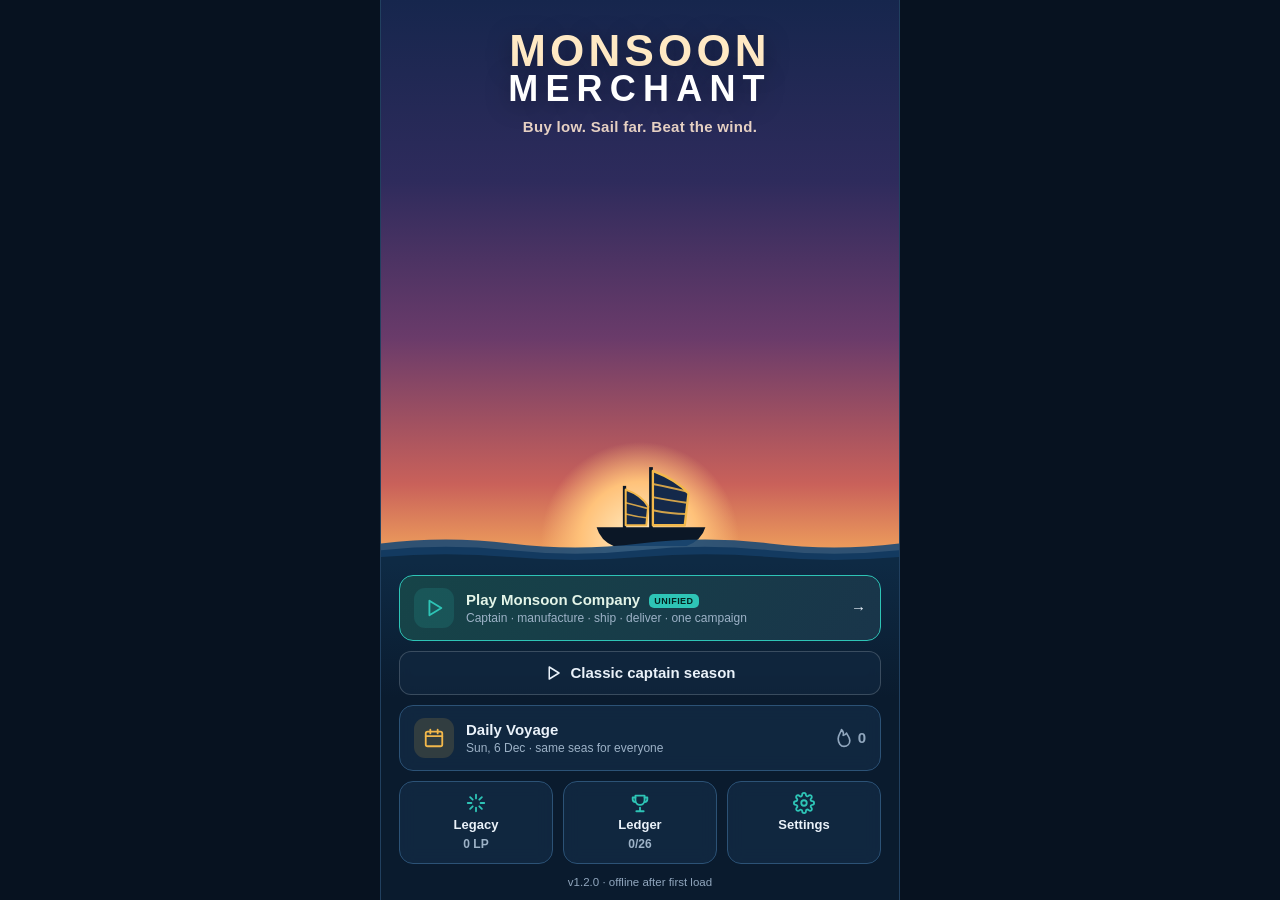
==== index.html @ ad0fbba4 "feat: unify captain manufacturing and logistics with browser acceptance coverage" ====
<!doctype html>
<html lang="en">
<head>
<meta charset="utf-8">
<meta name="viewport" content="width=device-width, initial-scale=1, viewport-fit=cover">
<title>Monsoon Merchant</title>
<meta name="description" content="Build a trading company across Asia and beyond. Captain your ship alongside parallel sea, air and rail shipments, warehouses and manufacturing in one campaign. Plays offline.">
<link rel="canonical" href="https://noturboss.github.io/monsoon-merchant/">
<script type="application/ld+json">
{
  "@context": "https://schema.org",
  "@type": ["VideoGame", "WebApplication"],
  "@id": "https://noturboss.github.io/monsoon-merchant/#game",
  "name": "Monsoon Merchant",
  "url": "https://noturboss.github.io/monsoon-merchant/",
  "description": "A single-player trading and supply-chain strategy game. Captain your ship while running parallel sea, air and rail shipments, regional warehouses and manufacturing in one shared 60-day campaign. Classic captain challenges are also preserved. Installable for offline play after the first visit.",
  "image": "https://noturboss.github.io/monsoon-merchant/icon-512.png",
  "applicationCategory": "GameApplication",
  "operatingSystem": "Any operating system with a modern web browser",
  "browserRequirements": "Requires JavaScript. An initial internet connection is required for offline installation.",
  "gamePlatform": "Web browser",
  "genre": ["Strategy", "Trading simulation"],
  "playMode": "https://schema.org/SinglePlayer",
  "inLanguage": "en",
  "isAccessibleForFree": true,
  "offers": {
    "@type": "Offer",
    "price": "0",
    "priceCurrency": "MYR",
    "url": "https://noturboss.github.io/monsoon-merchant/"
  }
}
</script>
<meta name="theme-color" content="#0B1A2C">
<meta name="color-scheme" content="dark">
<meta name="mobile-web-app-capable" content="yes">
<meta name="apple-mobile-web-app-capable" content="yes">
<meta name="apple-mobile-web-app-status-bar-style" content="black-translucent">
<meta name="apple-mobile-web-app-title" content="Monsoon">
<meta name="format-detection" content="telephone=no">
<link rel="manifest" href="manifest.webmanifest">
<link rel="icon" type="image/png" sizes="192x192" href="icon-192.png">
<link rel="apple-touch-icon" href="apple-touch-icon.png">
<link rel="stylesheet" href="style.css">
<link rel="stylesheet" href="company.css">
</head>
<body>
<div id="app"><div id="screen" tabindex="-1"></div><div id="overlay"></div><div id="toasts" role="status" aria-live="polite" aria-relevant="additions text"></div></div>
<noscript><p style="padding:24px;color:#fff">Monsoon Merchant needs JavaScript.</p></noscript>
<script src="engine.js"></script>
<script src="map.js"></script>
<script src="logistics.js"></script>
<script src="company-world.js"></script>
<script src="network-ui.js"></script>
<script src="ui.js"></script>
</body>
</html>
---- style.css ----
/* Monsoon Merchant — styles */
:root {
  --bg0: #071220; --bg1: #0B1A2C; --bg2: #10243A;
  --card: #132B44; --card2: #18355A; --line: #21405F; --line2: #2C5276;
  --text: #EAF2FA; --muted: #9DB2C7; --dim: #91A7BE;
  --teal: #2EC4B6; --teal2: #1A9E92; --gold: #F2B84B; --green: #4FD69C; --red: #FF6B6B; --amber: #FFB347; --sky: #6FB6FF; --violet: #B794F6;
  --r: 14px; --r-sm: 10px;
  --safe-t: env(safe-area-inset-top, 0px); --safe-b: env(safe-area-inset-bottom, 0px);
  --font: -apple-system, BlinkMacSystemFont, "Segoe UI", Roboto, "Helvetica Neue", Arial, sans-serif;
  color-scheme: dark;
}
* { box-sizing: border-box; }
html, body { margin: 0; height: 100%; background: var(--bg0); color: var(--text); font-family: var(--font); font-size: 15px; line-height: 1.4; -webkit-text-size-adjust: 100%; }
body { overscroll-behavior: none; -webkit-tap-highlight-color: transparent; -webkit-user-select: none; user-select: none; -webkit-touch-callout: none; }
button { font: inherit; color: inherit; background: none; border: 0; padding: 0; cursor: pointer; touch-action: manipulation; text-align: inherit; }
button:disabled { cursor: default; }
button:focus-visible, input:focus-visible, select:focus-visible, textarea:focus-visible, [tabindex]:focus-visible { outline: 3px solid var(--gold); outline-offset: 3px; }
svg { display: block; }
b, strong { font-weight: 700; }
h1, h2, h3, h4, p { margin: 0; }
ul { list-style: none; margin: 0; padding: 0; }
small { font-size: 12px; }
textarea { font: inherit; font-size: 16px; }
.num, b, .g-px, .facts dd { font-variant-numeric: tabular-nums; }
.pos { color: var(--green); } .neg { color: var(--red); } .warn { color: var(--amber); } .dim { color: var(--dim); }

#app { position: relative; max-width: 520px; height: 100vh; height: 100dvh; margin: 0 auto; overflow: hidden; background: radial-gradient(120% 70% at 50% 0%, #10294A 0%, var(--bg1) 55%, var(--bg0) 100%); }
@media (min-width: 560px) { #app { border-left: 1px solid var(--line); border-right: 1px solid var(--line); } }
#screen { height: 100%; }
.screen { display: flex; flex-direction: column; height: 100%; animation: fadeIn .25s ease; }
.scroll { flex: 1; min-height: 0; overflow-y: auto; overflow-x: hidden; -webkit-overflow-scrolling: touch; padding: 12px 16px 24px; }
@keyframes fadeIn { from { opacity: 0; transform: translateY(6px); } to { opacity: 1; transform: none; } }

/* ---------- Buttons ---------- */
.btn { display: inline-flex; align-items: center; justify-content: center; gap: 8px; min-height: 44px; padding: 10px 16px; border-radius: 12px; background: var(--card2); border: 1px solid var(--line2); font-weight: 650; color: var(--text); transition: transform .08s ease, background .15s ease, opacity .15s; }
.btn svg { width: 18px; height: 18px; flex: none; }
.btn:active:not(:disabled) { transform: scale(.97); }
.btn.primary { background: linear-gradient(180deg, #37D3C4, var(--teal2)); border-color: transparent; color: #04211E; box-shadow: 0 6px 18px rgba(46,196,182,.25); }
.btn.ghost { background: transparent; }
.btn.big { width: 100%; min-height: 54px; font-size: 17px; border-radius: 14px; }
.btn.sm { min-height: 38px; padding: 8px 12px; font-size: 14px; border-radius: 10px; }
.btn.xs { min-height: 34px; padding: 6px 10px; font-size: 13px; border-radius: 9px; }
.btn.danger { color: var(--red); border-color: rgba(255,107,107,.35); }
.btn.danger-fill { background: var(--red); color: #2A0606; border-color: transparent; }
.btn.on { border-color: var(--teal); color: var(--teal); }
.btn:disabled { opacity: .38; box-shadow: none; }
.icon-btn { width: 44px; height: 44px; display: grid; place-items: center; border-radius: 12px; color: var(--muted); }
.icon-btn svg { width: 22px; height: 22px; }
.icon-btn:active { background: var(--card); }
.row-actions { display: flex; gap: 10px; flex-wrap: wrap; margin-top: 12px; }
.row-actions .btn { flex: 1; }
.cta { padding: 12px 16px calc(12px + var(--safe-b)); border-top: 1px solid var(--line); background: rgba(7,18,32,.85); backdrop-filter: blur(10px); -webkit-backdrop-filter: blur(10px); }
.cta.stack { display: flex; flex-direction: column; gap: 10px; }
.cta.stack .cta-row { margin-top: 0; }
.cta-row { display: grid; grid-template-columns: 1fr 1fr; gap: 10px; margin-top: 16px; }

/* ---------- Top bar ---------- */
.topbar { display: flex; align-items: center; gap: 4px; padding: calc(6px + var(--safe-t)) 8px 6px; border-bottom: 1px solid var(--line); background: rgba(7,18,32,.6); }
.topbar h2 { flex: 1; font-size: 18px; }
.topbar-right { min-width: 44px; }
.sec { font-size: 13px; text-transform: uppercase; letter-spacing: .08em; color: var(--muted); margin: 20px 2px 10px; font-weight: 700; display: flex; align-items: baseline; gap: 8px; }
.sec small { text-transform: none; letter-spacing: 0; font-weight: 500; color: var(--dim); font-size: 12px; }
section:first-child > .sec { margin-top: 6px; }
.sub { font-size: 14px; margin: 16px 0 8px; display: flex; align-items: center; gap: 8px; color: var(--muted); }
.sub small { color: var(--dim); font-weight: 500; }
.small { font-size: 12.5px; }
.empty { color: var(--dim); padding: 14px; text-align: center; background: rgba(19,43,68,.5); border-radius: var(--r-sm); }
.center-note { text-align: center; color: var(--muted); font-size: 13px; margin: 10px 0; }
.foot-note { color: var(--dim); font-size: 12px; text-align: center; margin: 10px 0 0; }

/* ---------- Title ---------- */
.title-screen { position: relative; overflow-y: auto; background: #0A1B2E; }
.title-sky { flex: 1 0 230px; display: flex; flex-direction: column; background: linear-gradient(180deg, #16264D 0%, #2E2B5C 32%, #6A3B6A 60%, #C9615A 86%, #F4A85C 100%); }
.logo { position: relative; text-align: center; padding: calc(30px + var(--safe-t)) 18px 0; }
.logo h1 { display: flex; flex-direction: column; font-weight: 900; letter-spacing: .14em; line-height: .95; text-transform: uppercase; text-shadow: 0 4px 24px rgba(0,0,0,.35); }
.logo h1 span:first-child { font-size: 44px; color: #FFE9C4; }
.logo h1 span:last-child { font-size: 36px; color: #fff; letter-spacing: .2em; }
.logo p { margin-top: 10px; color: #FBE3CF; font-weight: 600; letter-spacing: .02em; opacity: .9; }
.title-scene { position: relative; flex: 1; min-height: 118px; overflow: hidden; }
.title-scene .sun { position: absolute; left: 50%; bottom: -78px; width: 200px; height: 200px; margin-left: -100px; border-radius: 50%; background: radial-gradient(circle, #FFF0C9 0%, #FFC27A 42%, rgba(255,150,90,0) 70%); }
.title-scene .title-ship { position: absolute; width: 150px; left: 50%; bottom: 6px; margin-left: -64px; transform-origin: 50% 90%; animation: sail 7s ease-in-out infinite; }
@keyframes sail { 0%, 100% { transform: translate(0, 0) rotate(-1.5deg); } 50% { transform: translate(-12px, 2px) rotate(1.5deg); } }
.title-scene .waves { position: absolute; left: 0; right: 0; bottom: -2px; width: 100%; height: 34px; }
.waves path { animation: bob 6s ease-in-out infinite; }
.waves .w1 { fill: #1B4A75; opacity: .9; }
.waves .w2 { fill: #133A60; animation-duration: 7.5s; animation-delay: -2s; }
.waves .w3 { fill: #0E2A44; animation-duration: 5s; animation-delay: -1s; }
@keyframes bob { 0%, 100% { transform: translateX(0); } 50% { transform: translateX(-24px); } }
.title-bottom { flex-shrink: 0; background: linear-gradient(180deg, #0E2A44, #0A1B2E 40%); padding: 12px 18px calc(10px + var(--safe-b)); }
.title-actions { position: relative; display: flex; flex-direction: column; gap: 10px; }
.title-actions .btn.cont { flex-direction: column; gap: 0; }
.title-actions .btn.cont small { font-weight: 600; opacity: .75; font-size: 12.5px; }
.title-actions .btn.ghost { background: rgba(10,27,46,.55); border-color: rgba(255,255,255,.18); backdrop-filter: blur(6px); -webkit-backdrop-filter: blur(6px); }
.daily-card { display: flex; align-items: center; gap: 12px; padding: 12px 14px; border-radius: 14px; background: rgba(19,43,68,.78); border: 1px solid var(--line2); backdrop-filter: blur(8px); -webkit-backdrop-filter: blur(8px); }
.daily-card:active { transform: scale(.98); }
.dc-l { width: 40px; height: 40px; border-radius: 11px; display: grid; place-items: center; background: rgba(242,184,75,.15); color: var(--gold); flex: none; }
.dc-l svg { width: 22px; height: 22px; }
.dc-m { flex: 1; min-width: 0; display: flex; flex-direction: column; }
.dc-m small { color: var(--muted); }
.dc-r { display: flex; align-items: center; gap: 4px; color: var(--dim); }
.dc-r svg { width: 20px; height: 20px; }
.dc-r.live { color: #FF8A4C; }
.title-row { display: grid; grid-template-columns: repeat(3, 1fr); gap: 10px; }
.tile { display: flex; flex-direction: column; align-items: center; gap: 2px; padding: 10px 6px; border-radius: 14px; background: rgba(19,43,68,.78); border: 1px solid var(--line2); backdrop-filter: blur(8px); -webkit-backdrop-filter: blur(8px); text-align: center; }
.tile svg { width: 22px; height: 22px; color: var(--teal); }
.tile span { font-size: 13px; font-weight: 650; }
.tile b { font-size: 12px; color: var(--muted); font-weight: 600; }
.tile:active { transform: scale(.97); }
.install, .install-hint, .update { display: flex; align-items: center; gap: 10px; padding: 10px 14px; border-radius: 12px; background: rgba(46,196,182,.14); border: 1px dashed rgba(46,196,182,.5); color: #BFF3EE; font-size: 13.5px; }
.install svg, .install-hint svg, .update svg { width: 20px; height: 20px; flex: none; }
.update { background: rgba(242,184,75,.16); border-color: rgba(242,184,75,.6); color: #FFE7B8; }
.version { position: relative; text-align: center; font-size: 11.5px; color: var(--dim); margin-top: 10px; }
.title-actions .btn.ghost { background: rgba(19,43,68,.6); }

/* ---------- Setup ---------- */
.captains { display: flex; flex-direction: column; gap: 10px; }
.capt { display: flex; gap: 12px; align-items: flex-start; padding: 12px; border-radius: var(--r); background: var(--card); border: 1.5px solid var(--line); }
.capt.on { border-color: var(--teal); background: linear-gradient(180deg, rgba(46,196,182,.12), rgba(46,196,182,.03)); }
.capt.locked { opacity: .6; }
.capt > div { flex: 1; min-width: 0; display: flex; flex-direction: column; gap: 2px; }
.capt small { color: var(--teal); font-weight: 650; }
.capt p { color: var(--muted); font-size: 13px; }
.lockline, .startline { display: flex; align-items: center; gap: 6px; font-size: 12px; color: var(--dim); margin-top: 4px; }
.lockline svg { width: 14px; height: 14px; }
.avatar { width: var(--s); height: var(--s); border-radius: 50%; flex: none; display: grid; place-items: center; background: radial-gradient(circle at 35% 30%, color-mix(in srgb, var(--c) 55%, #fff 0%), var(--c)); color: #08131F; box-shadow: inset 0 -3px 0 rgba(0,0,0,.18), 0 0 0 2px rgba(255,255,255,.08); }
.avatar b { font-size: calc(var(--s) * .36); font-weight: 850; letter-spacing: .02em; }
.levels { display: grid; grid-template-columns: repeat(6, 1fr); gap: 8px; }
.lvl { height: 44px; border-radius: 11px; background: var(--card); border: 1.5px solid var(--line); font-weight: 750; display: grid; place-items: center; }
.lvl svg { width: 16px; height: 16px; color: var(--dim); }
.lvl.on { border-color: var(--gold); color: var(--gold); background: rgba(242,184,75,.1); }
.lvl.locked { opacity: .5; }
.level-desc { margin-top: 12px; padding: 12px 14px; border-radius: var(--r-sm); background: rgba(19,43,68,.6); color: var(--muted); font-size: 13.5px; }
.level-desc ul { margin: 6px 0 8px; padding-left: 18px; list-style: disc; }
.level-desc b { color: var(--text); }
.setup-sum { display: grid; grid-template-columns: repeat(3, 1fr); gap: 8px; margin-top: 18px; }
.setup-sum div { padding: 10px; border-radius: var(--r-sm); background: var(--card); text-align: center; display: flex; flex-direction: column; }
.setup-sum small { color: var(--dim); }

/* ---------- HUD ---------- */
.hud { padding: calc(6px + var(--safe-t)) 12px 8px; background: linear-gradient(180deg, rgba(7,18,32,.96), rgba(11,26,44,.92)); border-bottom: 1px solid var(--line); position: relative; z-index: 2; }
.hud-r1 { display: flex; align-items: center; gap: 8px; height: 38px; }
.menu-btn { width: 34px; height: 34px; margin-left: -6px; display: grid; place-items: center; border-radius: 10px; color: var(--muted); flex: none; }
.menu-btn svg { width: 21px; height: 21px; }
.menu-btn:active { background: var(--card); }
.loc { flex: 1; min-width: 0; display: flex; align-items: center; gap: 7px; font-weight: 750; font-size: 16px; }
.loc > svg { display: none; }
.loc svg { width: 18px; height: 18px; color: var(--teal); flex: none; }
.loc span { white-space: nowrap; overflow: hidden; text-overflow: ellipsis; }
.chip.wind { display: flex; align-items: center; gap: 4px; padding: 4px 9px 4px 6px; border-radius: 999px; background: rgba(111,182,255,.12); color: var(--sky); font-size: 12.5px; white-space: nowrap; }
.chip.wind .arrow { width: 16px; height: 16px; display: grid; place-items: center; }
.chip.wind .arrow svg { width: 14px; height: 14px; }
.chip.wind.ne .arrow { transform: rotate(-135deg); }
.chip.wind.sw .arrow { transform: rotate(45deg); }
.chip.wind small { color: var(--muted); font-size: 11px; margin-left: 2px; }
.day { position: relative; padding: 5px 10px 7px; border-radius: 10px; background: var(--card); border: 1px solid var(--line); font-size: 13px; color: var(--muted); overflow: hidden; white-space: nowrap; }
.day b { color: var(--text); }
.day i { position: absolute; left: 0; bottom: 0; height: 3px; background: linear-gradient(90deg, var(--teal), var(--gold)); border-radius: 0 3px 3px 0; }
.hud-r2 { display: grid; grid-template-columns: 1.15fr .9fr 1.25fr; gap: 6px; margin-top: 6px; }
.stat { display: flex; align-items: center; gap: 7px; padding: 6px 8px; border-radius: 11px; background: rgba(19,43,68,.7); min-width: 0; }
.stat > svg { width: 18px; height: 18px; color: var(--dim); flex: none; }
.stat.cash > svg { color: var(--gold); }
.stat > div { display: flex; flex-direction: column; min-width: 0; }
.stat small { font-size: 10.5px; color: var(--dim); text-transform: uppercase; letter-spacing: .05em; white-space: nowrap; overflow: hidden; text-overflow: ellipsis; }
.stat small em { font-style: normal; text-transform: none; letter-spacing: 0; }
.stat b { font-size: 14.5px; white-space: nowrap; overflow: hidden; text-overflow: ellipsis; }
.stat b .dim { font-weight: 500; font-size: 12px; }
.stat.worth { position: relative; }
.debt-badge { position: absolute; bottom: -9px; right: 6px; padding: 1px 6px; border-radius: 6px; background: #4A1D27; border: 1px solid rgba(255,107,107,.5); color: #FFB3B3; font-size: 10px; font-weight: 750; white-space: nowrap; }
@media (max-width: 380px) {
  .hud { padding-left: 10px; padding-right: 10px; }
  .stat { padding: 6px 7px; gap: 0; }
  .stat > svg { display: none; }
  .stat b { font-size: 13.5px; }
  .stat small { font-size: 10px; letter-spacing: .03em; }
  .hud-r2 { grid-template-columns: 1.1fr .85fr 1.15fr; gap: 5px; }
  .loc { font-size: 15px; }
  .chip.wind small { display: none; }
  .day { padding: 5px 8px 7px; font-size: 12.5px; }
  .goods .good { grid-template-columns: 36px 1fr auto; gap: 10px; padding: 10px; }
  .gi { width: 36px; height: 36px; }
  .g-name { font-size: 15px; }
  .qty { grid-template-columns: 46px 40px 1fr 40px 46px; }
}

/* ---------- Tabs ---------- */
.tabs { display: grid; grid-template-columns: repeat(4, 1fr); padding: 4px 6px calc(4px + var(--safe-b)); background: rgba(7,18,32,.96); border-top: 1px solid var(--line); position: relative; z-index: 2; }
.tab { position: relative; display: flex; flex-direction: column; align-items: center; gap: 2px; padding: 7px 0 6px; color: var(--dim); font-size: 11.5px; font-weight: 650; border-radius: 12px; }
.tab svg { width: 23px; height: 23px; }
.tab.on { color: var(--teal); }
.tab.on::before { content: ''; position: absolute; top: 0; left: 30%; right: 30%; height: 3px; border-radius: 0 0 3px 3px; background: var(--teal); }
.tab .dot { position: absolute; top: 6px; left: calc(50% + 8px); width: 8px; height: 8px; border-radius: 50%; background: var(--gold); box-shadow: 0 0 0 2px var(--bg0); }

/* ---------- Port banner & market ---------- */
.port-banner { padding: 4px 2px 6px; }
.pb-top { display: flex; align-items: center; gap: 8px; flex-wrap: wrap; }
.pb-top h2 { font-size: 22px; letter-spacing: -.01em; }
.cc { font-size: 11px; font-weight: 750; letter-spacing: .06em; padding: 2px 6px; border-radius: 6px; background: var(--card2); color: var(--muted); }
.fac { display: inline-flex; align-items: center; gap: 4px; font-size: 12px; color: var(--muted); }
.fac svg { width: 14px; height: 14px; }
.port-banner > p { color: var(--muted); font-size: 13.5px; margin-top: 4px; }
.profile { display: flex; flex-wrap: wrap; align-items: center; gap: 6px; margin-top: 8px; }
.profile .lab { font-size: 11px; text-transform: uppercase; letter-spacing: .06em; color: var(--dim); margin-right: 2px; }
.profile .lab:not(:first-child) { margin-left: 6px; }
.mini { font-size: 12px; padding: 2px 8px; border-radius: 999px; background: color-mix(in srgb, var(--c) 16%, transparent); color: var(--c); font-weight: 650; }
.events { display: flex; flex-direction: column; gap: 6px; margin: 10px 0 4px; }
.evline { display: flex; align-items: center; gap: 8px; padding: 8px 10px; border-radius: 10px; font-size: 13px; }
.evline svg { width: 16px; height: 16px; flex: none; }
.evline span { flex: 1; }
.evline small { color: inherit; opacity: .75; white-space: nowrap; }
.evline.shortage, .evline.boom { background: rgba(79,214,156,.12); color: #A9F0CF; }
.evline.glut, .evline.bust { background: rgba(255,179,71,.12); color: #FFD9A3; }
.goods { display: flex; flex-direction: column; gap: 8px; margin-top: 12px; }
.goods .good { width: 100%; display: grid; grid-template-columns: 40px 1fr auto; align-items: center; gap: 12px; padding: 11px 12px; border-radius: var(--r); background: var(--card); border: 1px solid var(--line); transition: transform .08s; }
.goods .good:active { transform: scale(.985); background: var(--card2); }
.gi { width: 40px; height: 40px; border-radius: 12px; display: grid; place-items: center; background: color-mix(in srgb, var(--c) 16%, #0B1A2C); color: var(--c); flex: none; }
.gi svg { width: 24px; height: 24px; }
.gi.sm { width: 32px; height: 32px; border-radius: 10px; } .gi.sm svg { width: 19px; height: 19px; }
.gi.xs { width: 22px; height: 22px; border-radius: 7px; display: inline-grid; vertical-align: middle; margin-right: 6px; } .gi.xs svg { width: 14px; height: 14px; }
.g-main { min-width: 0; display: flex; flex-direction: column; gap: 3px; }
.g-name { display: flex; align-items: center; gap: 6px; font-weight: 700; font-size: 15.5px; flex-wrap: wrap; }
.vs { font-size: 11.5px; font-weight: 750; padding: 1px 6px; border-radius: 6px; }
.vs.cheap { background: rgba(79,214,156,.16); color: var(--green); }
.vs.dear { background: rgba(242,184,75,.16); color: var(--gold); }
.vs.flat { background: rgba(157,178,199,.12); color: var(--muted); }
.evtag { font-size: 10.5px; font-weight: 800; text-transform: uppercase; letter-spacing: .05em; padding: 1px 6px; border-radius: 6px; }
.evtag.shortage, .evtag.boom { background: var(--green); color: #052A1C; }
.evtag.glut, .evtag.bust { background: var(--amber); color: #2A1802; }
.perish svg { width: 14px; height: 14px; color: var(--amber); }
.holdline, .best { font-size: 12.5px; color: var(--muted); white-space: nowrap; overflow: hidden; text-overflow: ellipsis; }
.holdline b { color: var(--text); }
.best i, .facts i, .lohi i, .sub i, .ptable i { font-style: normal; font-size: 11px; padding: 0 5px; border-radius: 5px; margin-left: 2px; }
i.fresh { background: rgba(79,214,156,.14); color: var(--green); }
i.aging { background: rgba(255,179,71,.14); color: var(--amber); }
i.stale { background: rgba(255,107,107,.14); color: var(--red); }
.g-px { display: flex; flex-direction: column; gap: 2px; text-align: right; }
.g-px div { display: flex; align-items: baseline; justify-content: flex-end; gap: 6px; }
.g-px small { font-size: 10.5px; color: var(--dim); text-transform: uppercase; letter-spacing: .05em; }
.g-px b { font-size: 15px; }
.g-px div:last-child b { color: var(--muted); font-weight: 600; }
.banner { display: flex; align-items: center; gap: 10px; padding: 12px; border-radius: var(--r); margin-top: 10px; flex-wrap: wrap; }
.banner svg { width: 20px; height: 20px; flex: none; }
.banner p { flex: 1; font-size: 13.5px; min-width: 60%; }
.banner.warn { background: rgba(255,179,71,.12); color: #FFDDAE; }
.banner.end { background: linear-gradient(135deg, rgba(242,184,75,.18), rgba(46,196,182,.12)); border: 1px solid rgba(242,184,75,.4); }
.banner.end .btn { width: 100%; }
.tip { display: flex; gap: 10px; align-items: flex-start; padding: 12px; margin: 8px 0; border-radius: var(--r); background: rgba(111,182,255,.1); border: 1px solid rgba(111,182,255,.28); color: #D3E8FF; font-size: 13.5px; flex-wrap: wrap; }
.tip > svg { width: 18px; height: 18px; flex: none; margin-top: 1px; color: var(--sky); }
.tip p { flex: 1; min-width: 70%; }
.tip-ok { margin-left: auto; padding: 6px 12px; border-radius: 8px; background: rgba(111,182,255,.18); font-size: 13px; font-weight: 650; }

/* ---------- Map ---------- */
.map-box { position: relative; margin: 6px -6px 0; border-radius: 18px; overflow: hidden; border: 1px solid var(--line); background: #0A1B2E; }
.map { width: 100%; height: auto; touch-action: manipulation; }
.map .land path { fill: url(#landG); stroke: #3D6080; stroke-width: 1.1; }
.map .lanes line { stroke: #3A6488; stroke-dasharray: 2 5; opacity: .55; }
.map .streaks path { stroke: rgba(170,210,240,.22); stroke-width: 1.6; stroke-linecap: round; stroke-dasharray: 9 40; fill: none; animation: flow 3s linear infinite; }
.map .streaks.still path { animation: none; }
@keyframes flow { to { stroke-dashoffset: -49; } }
.map .port .dot { fill: #0B1A2C; stroke: var(--teal); }
.map .port text { fill: #EAF2FA; font-weight: 650; paint-order: stroke; stroke: #0A1B2E; stroke-linejoin: round; font-family: var(--font); }
.map .port.here .dot { fill: var(--gold); stroke: #FFF3D6; }
.map .port.here text { fill: var(--gold); }
.map .port.sel .dot { fill: var(--teal); stroke: #fff; }
.map .port.locked .dot { stroke: #4A6580; }
.map .port.locked text { fill: #6C86A0; font-weight: 500; }
.map .port .pulse { fill: rgba(242,184,75,.35); transform-box: fill-box; transform-origin: center; animation: pulse 2.2s ease-out infinite; }
@keyframes pulse { from { transform: scale(.5); opacity: .9; } to { transform: scale(1.6); opacity: 0; } }
.map .port .ring { fill: none; stroke: var(--violet); stroke-dasharray: 3 3; }
.map .route { fill: none; stroke: var(--gold); stroke-linecap: round; animation: dash 1.2s linear infinite; }
.map .route-glow { fill: none; stroke: rgba(242,184,75,.16); stroke-linecap: round; stroke-linejoin: round; }
@keyframes dash { to { stroke-dashoffset: var(--off, -30px); } }
.map .ship-mk .hull { fill: #F3F7FB; stroke: #0A1B2E; stroke-width: 1.4; }
.map .ship-mk .sail { fill: var(--gold); stroke: #0A1B2E; stroke-width: 1; }
.map-legend { display: flex; flex-wrap: wrap; gap: 6px 12px; padding: 8px 12px 10px; font-size: 11.5px; color: var(--muted); background: rgba(7,18,32,.75); border-top: 1px solid var(--line); }
.map-legend span { display: inline-flex; align-items: center; gap: 5px; }
.lg { width: 10px; height: 10px; border-radius: 50%; display: inline-block; }
.lg.here { background: var(--gold); } .lg.dest { border: 2px dashed var(--violet); } .lg.lane { width: 14px; height: 0; border-top: 2px dotted #3A6488; border-radius: 0; }
.windnote { width: 100%; color: var(--sky); }
.windnote svg { width: 14px; height: 14px; }
.destinations ul { display: grid; gap: 8px; }
.destination { display: flex; flex-direction: column; gap: 3px; width: 100%; min-height: 52px; padding: 10px 12px; border: 1px solid var(--line2); border-radius: 12px; background: var(--card); }
.destination small { color: var(--muted); }
.destination:active { background: var(--card2); }
.board ul { display: flex; flex-direction: column; gap: 6px; }
.board li { display: grid; grid-template-columns: 32px 1fr; grid-template-rows: auto auto; column-gap: 10px; align-items: center; padding: 8px 10px; border-radius: 12px; background: var(--card); }
.board li .gi { grid-row: span 2; }
.board li > b { font-size: 14px; }
.lohi { display: flex; flex-wrap: wrap; gap: 4px 12px; font-size: 12.5px; color: var(--muted); }
.lohi em { font-style: normal; color: var(--text); font-weight: 650; }

/* ---------- Ship ---------- */
.shipcard { padding: 14px; border-radius: 18px; background: linear-gradient(160deg, var(--card2), var(--card)); border: 1px solid var(--line2); }
.sc-top { display: flex; gap: 14px; align-items: center; }
.sc-art { width: 92px; color: #CFE0F0; flex: none; }
.sc-top h3 { font-size: 18px; }
.sc-top p { color: var(--muted); font-size: 13px; }
.sc-stats { display: grid; grid-template-columns: repeat(4, 1fr); gap: 6px; margin-top: 12px; }
.sc-stats div { display: flex; flex-direction: column; padding: 8px; border-radius: 10px; background: rgba(7,18,32,.35); }
.sc-stats small { color: var(--dim); font-size: 11px; }
.sc-stats b { font-size: 13.5px; }
.cond { margin-top: 12px; }
.cond-top { display: flex; justify-content: space-between; font-size: 13px; color: var(--muted); margin-bottom: 6px; }
.bar { height: 8px; border-radius: 99px; background: rgba(7,18,32,.6); overflow: hidden; }
.bar i { display: block; height: 100%; border-radius: 99px; }
.bar i.pos { background: var(--green); } .bar i.warn { background: var(--amber); } .bar i.neg { background: var(--red); }
.ups { display: flex; flex-wrap: wrap; gap: 6px; margin-top: 12px; }
.up { display: inline-flex; align-items: center; gap: 5px; font-size: 12px; padding: 4px 9px; border-radius: 999px; background: rgba(7,18,32,.4); color: var(--dim); }
.up svg { width: 13px; height: 13px; }
.up.on { color: var(--green); background: rgba(79,214,156,.12); }
.cargo { display: flex; flex-direction: column; gap: 6px; }
.cargo li { display: flex; align-items: center; gap: 10px; padding: 10px; border-radius: 12px; background: var(--card); }
.cargo li > div { flex: 1; display: flex; flex-direction: column; min-width: 0; }
.cargo small { color: var(--muted); }
.cargo .cv { font-size: 14px; }
.muted-box { display: flex; gap: 10px; align-items: center; padding: 12px; margin-top: 16px; border-radius: var(--r); background: rgba(19,43,68,.5); color: var(--muted); font-size: 13.5px; }
.muted-box svg { width: 20px; height: 20px; flex: none; }
.yard-row, .ship-offer, .intel { display: flex; align-items: center; gap: 12px; padding: 12px; border-radius: var(--r); background: var(--card); border: 1px solid var(--line); margin-bottom: 8px; }
.yard-row > div, .intel > div { flex: 1; display: flex; flex-direction: column; min-width: 0; }
.yard-row small, .intel small { color: var(--muted); }
.so-main { flex: 1; min-width: 0; display: flex; flex-direction: column; gap: 2px; }
.so-main small { color: var(--muted); }
.so-stats { display: flex; flex-wrap: wrap; gap: 4px 10px; font-size: 12px; color: var(--sky); margin-top: 2px; }

/* ---------- Office ---------- */
.contract { display: flex; align-items: center; gap: 10px; padding: 12px; border-radius: var(--r); background: var(--card); border: 1px solid var(--line); margin-bottom: 8px; }
.contract > div { flex: 1; display: flex; flex-direction: column; gap: 2px; min-width: 0; }
.contract small { color: var(--muted); }
.contract.active { border-color: rgba(183,148,246,.5); background: linear-gradient(180deg, rgba(183,148,246,.1), rgba(183,148,246,.02)); }
.fin { display: grid; grid-template-columns: 1fr; gap: 10px; }
.fin-card { padding: 12px; border-radius: var(--r); background: var(--card); border: 1px solid var(--line); }
.fin-card.off { opacity: .75; }
.fin-card.along { border-color: rgba(255,107,107,.3); }
.fin-top { display: flex; align-items: center; gap: 8px; }
.fin-top svg { width: 20px; height: 20px; color: var(--sky); }
.fin-card.along .fin-top svg { color: var(--red); }
.fin-top b { flex: 1; }
.fin-top small { color: var(--muted); }
.fin-num { display: flex; justify-content: space-between; align-items: baseline; margin: 8px 0; }
.fin-num small { color: var(--dim); }
.fin-num b { font-size: 18px; }
.fin-btns { display: flex; flex-wrap: wrap; gap: 6px; }
.fin-btns .btn { flex: 1; }
.fin-card p { margin-top: 8px; }
.newsfeed { display: flex; flex-direction: column; gap: 6px; margin-top: 10px; }
.news { display: flex; gap: 10px; padding: 10px; border-radius: 12px; background: rgba(19,43,68,.6); }
.news > svg { width: 18px; height: 18px; flex: none; margin-top: 2px; color: var(--muted); }
.news.rumour > svg, .news.forecast > svg { color: var(--violet); }
.news.shortage > svg, .news.boom > svg { color: var(--green); }
.news.glut > svg, .news.bust > svg { color: var(--amber); }
.news.monsoon > svg { color: var(--sky); }
.news.new { box-shadow: inset 3px 0 0 var(--gold); }
.news > div { flex: 1; display: flex; flex-direction: column; gap: 3px; }
.news p { font-size: 13.5px; }
.news small { color: var(--dim); }
.news small b { color: var(--green); font-weight: 650; }
.src { align-self: flex-start; font-size: 10.5px; font-weight: 800; text-transform: uppercase; letter-spacing: .05em; padding: 1px 6px; border-radius: 6px; margin-right: 4px; }
.src.rum { background: rgba(183,148,246,.18); color: var(--violet); }
.src.solid { background: rgba(79,214,156,.16); color: var(--green); }
.src.shaky { background: rgba(255,107,107,.16); color: var(--red); }
.news > div > span + span { margin-top: 3px; }
.season-box { padding: 12px; border-radius: var(--r); background: var(--card); }
.season-box > div:first-child { display: flex; align-items: center; gap: 10px; }
.season-box span { display: flex; flex-direction: column; }
.season-box small { color: var(--muted); }
.season-box p { margin-top: 8px; color: var(--muted); }

/* ---------- Sea ---------- */
.sea .sea-map { position: relative; flex: none; aspect-ratio: 1 / 1.05; max-height: 56vh; margin: 0 auto; width: 100%; overflow: hidden; border-bottom: 1px solid var(--line); background: #0A1B2E; }
.sea .sea-map .map { width: 100%; height: 100%; }
.voyage-pill { position: absolute; left: 50%; bottom: 12px; transform: translateX(-50%); display: flex; flex-direction: column; align-items: center; padding: 6px 14px; border-radius: 999px; background: rgba(7,18,32,.82); border: 1px solid var(--line2); backdrop-filter: blur(6px); -webkit-backdrop-filter: blur(6px); white-space: nowrap; }
.voyage-pill b { font-size: 14px; }
.voyage-pill span { font-size: 12px; color: var(--muted); }
.sea-bottom { flex: 1; display: flex; flex-direction: column; padding: 10px 16px calc(12px + var(--safe-b)); overflow: hidden; }
.sealog { flex: 1; display: flex; flex-direction: column; gap: 6px; overflow: hidden; }
.sealog li { display: flex; gap: 10px; align-items: baseline; padding: 8px 10px; border-radius: 10px; background: rgba(19,43,68,.55); font-size: 13.5px; color: var(--muted); }
.sealog li small { color: var(--dim); white-space: nowrap; }
.sealog li.good { color: #BFF3DA; } .sealog li.bad { color: #FFC2C2; } .sealog li.monsoon { color: #CFE5FF; }
.sealog li.fresh { animation: slideIn .35s ease; }
.sealog li.calm { font-style: italic; }
@keyframes slideIn { from { opacity: 0; transform: translateY(-6px); } to { opacity: 1; transform: none; } }
.sea-actions { display: flex; justify-content: center; margin-top: 10px; }
.sea-actions .btn { min-width: 180px; }

/* ---------- Sheets & modals ---------- */
#overlay { position: absolute; inset: 0; z-index: 20; pointer-events: none; }
#overlay.open { pointer-events: auto; }
.backdrop { position: absolute; inset: 0; background: rgba(2,8,16,.55); animation: fade .2s ease; }
.backdrop.solid { background: rgba(2,8,16,.72); backdrop-filter: blur(2px); -webkit-backdrop-filter: blur(2px); }
@keyframes fade { from { opacity: 0; } }
.sheet { position: absolute; left: 0; right: 0; bottom: 0; max-height: 90%; overflow-y: auto; padding: 6px 16px calc(16px + var(--safe-b)); border-radius: 22px 22px 0 0; background: linear-gradient(180deg, #16314F, #10243A); border-top: 1px solid var(--line2); box-shadow: 0 -12px 40px rgba(0,0,0,.45); animation: up .26s cubic-bezier(.2,.9,.3,1); }
@keyframes up { from { transform: translateY(40%); opacity: .4; } }
.grip { width: 40px; height: 5px; border-radius: 99px; background: var(--line2); margin: 6px auto 8px; }
.sh-head { display: flex; align-items: center; gap: 12px; margin-bottom: 10px; }
.sh-head > div { flex: 1; min-width: 0; }
.sh-head h3 { font-size: 19px; display: flex; align-items: center; gap: 8px; }
.sh-head small { color: var(--muted); }
.ul-ic { width: 40px; height: 40px; border-radius: 12px; display: grid; place-items: center; background: rgba(46,196,182,.14); color: var(--teal); flex: none; }
.ul-ic svg { width: 22px; height: 22px; }
.blurb { color: var(--muted); font-size: 14px; margin-bottom: 8px; }
.blurb p + p { margin-top: 8px; }
.seg { display: grid; grid-auto-flow: column; grid-auto-columns: 1fr; gap: 4px; padding: 4px; border-radius: 12px; background: rgba(7,18,32,.5); margin-bottom: 12px; }
.seg button { padding: 9px 6px; border-radius: 9px; font-weight: 700; color: var(--muted); text-align: center; font-size: 14px; }
.seg button.on { background: var(--card2); color: var(--text); box-shadow: 0 2px 8px rgba(0,0,0,.25); }
.seg button:disabled { opacity: .35; }
.seg.cats { margin: 12px 0; overflow-x: auto; }
.qty { display: grid; grid-template-columns: 52px 44px 1fr 44px 52px; align-items: center; gap: 6px; }
.qbtn { height: 44px; border-radius: 11px; background: var(--card2); border: 1px solid var(--line2); display: grid; place-items: center; font-weight: 700; font-size: 14px; }
.qbtn svg { width: 18px; height: 18px; }
.qbtn:active { transform: scale(.95); }
.qval { text-align: center; display: flex; flex-direction: column; }
.qval b { font-size: 30px; line-height: 1.1; }
.qval small { color: var(--dim); }
input[type=range] { -webkit-appearance: none; appearance: none; width: 100%; height: 36px; background: transparent; margin: 8px 0 2px; }
input[type=range]::-webkit-slider-runnable-track { height: 6px; border-radius: 99px; background: linear-gradient(90deg, var(--teal), var(--line2)); }
input[type=range]::-webkit-slider-thumb { -webkit-appearance: none; width: 28px; height: 28px; border-radius: 50%; background: #fff; margin-top: -11px; box-shadow: 0 2px 8px rgba(0,0,0,.4); border: 3px solid var(--teal); }
input[type=range]::-moz-range-track { height: 6px; border-radius: 99px; background: var(--line2); }
input[type=range]::-moz-range-thumb { width: 24px; height: 24px; border-radius: 50%; background: #fff; border: 3px solid var(--teal); }
.quick { display: grid; grid-template-columns: 1fr 1fr 1fr 2fr; gap: 6px; margin-bottom: 12px; }
.quick button { padding: 8px 4px; border-radius: 9px; background: rgba(46,196,182,.1); color: var(--teal); font-weight: 700; font-size: 13.5px; text-align: center; }
.facts { margin: 0 0 12px; padding: 10px 12px; border-radius: 12px; background: rgba(7,18,32,.4); display: flex; flex-direction: column; gap: 6px; }
.facts div { display: flex; justify-content: space-between; align-items: baseline; gap: 10px; font-size: 13.5px; }
.facts dt { color: var(--muted); }
.facts dd { margin: 0; text-align: right; }
.facts dd span { font-size: 12px; }
.warnline { display: flex; gap: 6px; align-items: center; font-size: 12.5px; color: var(--amber); margin: -4px 0 12px; }
.warnline svg { width: 15px; height: 15px; flex: none; }
.voy { display: grid; grid-template-columns: repeat(4, 1fr); gap: 6px; margin: 10px 0 6px; }
.voy div { display: flex; flex-direction: column; padding: 8px; border-radius: 11px; background: rgba(7,18,32,.4); }
.voy small { color: var(--dim); font-size: 11px; }
.voy b { font-size: 14.5px; }
.voy span { font-size: 11px; }
.risk.low { color: var(--green); } .risk.medium { color: var(--amber); } .risk.high { color: var(--red); }
.via { display: flex; align-items: center; gap: 6px; font-size: 12.5px; color: var(--muted); }
.via svg { width: 14px; height: 14px; flex: none; }
.ptable { width: 100%; border-collapse: collapse; font-size: 13px; margin-bottom: 8px; }
.ptable th { text-align: right; font-weight: 600; color: var(--dim); font-size: 11px; text-transform: uppercase; letter-spacing: .04em; padding: 4px 4px 6px; }
.ptable td { text-align: right; padding: 6px 4px; border-top: 1px solid rgba(33,64,95,.6); font-variant-numeric: tabular-nums; }
.ptable td:first-child, .ptable th:first-child { text-align: left; }
.est { font-size: 13px; color: var(--muted); margin: 6px 0 12px; display: flex; gap: 6px; align-items: flex-start; flex-wrap: wrap; }
.est svg { width: 16px; height: 16px; }
.contract-note { display: flex; gap: 6px; align-items: center; color: var(--violet); font-size: 13px; margin-bottom: 8px; }
.contract-note svg { width: 15px; height: 15px; }
.locked-box { display: flex; gap: 10px; align-items: center; padding: 14px; border-radius: 12px; background: rgba(7,18,32,.4); color: var(--muted); margin-bottom: 8px; }
.locked-box svg { width: 20px; height: 20px; }
.toggle-row { width: 100%; display: flex; align-items: center; gap: 12px; padding: 12px; border-radius: 12px; background: rgba(7,18,32,.35); margin-bottom: 8px; }
.toggle-row > div { flex: 1; display: flex; flex-direction: column; }
.toggle-row small { color: var(--muted); }
.toggle-row.ins { border: 1px solid var(--line2); }
.switch { width: 48px; height: 28px; border-radius: 99px; background: var(--line2); position: relative; flex: none; transition: background .2s; }
.switch i { position: absolute; top: 3px; left: 3px; width: 22px; height: 22px; border-radius: 50%; background: #fff; transition: transform .2s; }
.switch.on { background: var(--teal); }
.switch.on i { transform: translateX(20px); }
.warns { display: flex; flex-direction: column; gap: 6px; margin-bottom: 12px; }
.warns li { display: flex; gap: 8px; align-items: flex-start; font-size: 13px; color: #FFDDAE; padding: 8px 10px; border-radius: 10px; background: rgba(255,179,71,.1); }
.warns svg { width: 16px; height: 16px; flex: none; margin-top: 1px; }
.modal { position: absolute; left: 16px; right: 16px; top: 50%; transform: translateY(-50%); max-height: 86%; overflow-y: auto; padding: 22px 18px 18px; border-radius: 22px; background: linear-gradient(180deg, #18365A, #10243A); border: 1px solid var(--line2); box-shadow: 0 20px 60px rgba(0,0,0,.55); text-align: center; animation: pop .28s cubic-bezier(.2,1.2,.4,1); }
@keyframes pop { from { transform: translateY(-50%) scale(.9); opacity: 0; } }
.modal h3 { font-size: 21px; margin: 10px 0 6px; }
.modal > p { color: var(--muted); font-size: 14.5px; margin-bottom: 16px; }
.modal p.sub { margin-top: -2px; }
.ev-art { width: 72px; height: 72px; margin: 0 auto; border-radius: 22px; display: grid; place-items: center; background: rgba(111,182,255,.14); color: var(--sky); }
.ev-art svg { width: 38px; height: 38px; }
.ev-storm { background: rgba(111,182,255,.16); color: #BFE0FF; }
.modal.ev-storm { background: linear-gradient(180deg, #1F3550, #121F33); }
.ev-pirates { background: rgba(255,107,107,.15); color: var(--red); }
.ev-engine, .ev-customs { background: rgba(255,179,71,.15); color: var(--amber); }
.ev-salvage, .ev-trader, .ev-current, .ev-radio, .ev-crew { background: rgba(46,196,182,.15); color: var(--teal); }
.ev-art.good { background: rgba(79,214,156,.16); color: var(--green); }
.ev-art.bad { background: rgba(255,107,107,.16); color: var(--red); }
.ev-art.arrive { background: rgba(242,184,75,.16); color: var(--gold); }
.choices { display: flex; flex-direction: column; gap: 8px; }
.choice { display: flex; flex-direction: column; align-items: flex-start; gap: 2px; padding: 13px 14px; border-radius: 14px; background: var(--card2); border: 1px solid var(--line2); text-align: left; transition: transform .08s; }
.choice:active:not(:disabled) { transform: scale(.98); border-color: var(--teal); }
.choice small { color: var(--muted); font-size: 12.5px; }
.choice:disabled { opacity: .4; }
.arr-list { display: flex; flex-direction: column; gap: 6px; text-align: left; margin-bottom: 12px; }
.arr-list li { display: flex; gap: 8px; align-items: center; font-size: 13.5px; padding: 8px 10px; border-radius: 10px; background: rgba(7,18,32,.35); color: var(--muted); }
.arr-list li > svg { width: 16px; height: 16px; flex: none; }
.arr-list li.pos { color: #BFF3DA; } .arr-list li.warn { color: #FFDDAE; }
.codebox { width: 100%; height: 140px; border-radius: 10px; background: #08131F; color: var(--muted); border: 1px solid var(--line); padding: 8px; font-size: 12px; -webkit-user-select: text; user-select: text; }
#importBox { width: 100%; height: 110px; margin-top: 10px; border-radius: 10px; background: #08131F; color: var(--text); border: 1px solid var(--line2); padding: 10px; -webkit-user-select: text; user-select: text; }

/* ---------- Toasts ---------- */
#toasts { position: absolute; bottom: calc(86px + var(--safe-b)); left: 12px; right: 12px; z-index: 40; display: flex; flex-direction: column; align-items: center; gap: 6px; pointer-events: none; }
.toast { display: flex; align-items: center; gap: 8px; max-width: 100%; padding: 9px 14px; border-radius: 12px; background: rgba(16,36,58,.96); border: 1px solid var(--line2); box-shadow: 0 8px 24px rgba(0,0,0,.4); font-size: 13.5px; font-weight: 600; animation: toastIn .25s ease; transition: opacity .4s, transform .4s; }
.toast svg { width: 16px; height: 16px; flex: none; color: var(--teal); }
.toast.ach { border-color: rgba(242,184,75,.6); background: linear-gradient(90deg, rgba(60,44,12,.97), rgba(16,36,58,.97)); }
.toast.ach svg { color: var(--gold); }
.toast.bad svg { color: var(--red); }
.toast.good svg { color: var(--green); }
.toast.out { opacity: 0; transform: translateY(8px); }
@keyframes toastIn { from { opacity: 0; transform: translateY(10px); } }
.floater { position: absolute; z-index: 45; pointer-events: none; top: calc(84px + var(--safe-t)); left: 16%; font-weight: 850; font-size: 20px; animation: floatUp 1.4s ease-out forwards; text-shadow: 0 2px 10px rgba(0,0,0,.5); }
.floater.pos { color: var(--green); } .floater.neg { color: var(--red); }
@keyframes floatUp { from { transform: translateY(14px); opacity: 0; } 20% { opacity: 1; } to { transform: translateY(-30px); opacity: 0; } }

/* ---------- End of season ---------- */
.end .scroll { padding-top: calc(16px + var(--safe-t)); }
.end-hero { text-align: center; padding: 18px 12px 14px; border-radius: 22px; background: radial-gradient(120% 100% at 50% 0%, rgba(242,184,75,.22), rgba(19,43,68,.6) 60%); border: 1px solid rgba(242,184,75,.35); }
.end-hero > small { display: block; color: var(--muted); }
.stamp { display: inline-block; margin: 12px 0 10px; padding: 8px 18px; border: 3px solid var(--gold); border-radius: 10px; color: var(--gold); font-size: 26px; font-weight: 900; letter-spacing: .1em; text-transform: uppercase; transform: rotate(-4deg); animation: stamp .5s cubic-bezier(.2,1.6,.4,1) .15s both; }
@keyframes stamp { from { transform: rotate(-4deg) scale(2.2); opacity: 0; } }
.rank-deckhand .stamp, .rank-bosun .stamp { color: var(--muted); border-color: var(--muted); }
.rank-trader .stamp { color: var(--sky); border-color: var(--sky); }
.rank-merchant .stamp { color: var(--teal); border-color: var(--teal); }
.rank-legend .stamp { color: #FFD27A; border-color: #FFD27A; box-shadow: 0 0 30px rgba(255,210,122,.35); }
.end-nw { display: flex; flex-direction: column; align-items: center; }
.end-nw small { color: var(--muted); }
.end-nw b { font-size: 34px; letter-spacing: -.02em; }
.pb { display: inline-flex; align-items: center; gap: 5px; margin-top: 4px; font-size: 12.5px; font-weight: 750; color: var(--gold); }
.pb svg { width: 15px; height: 15px; }
.next { color: var(--dim); font-size: 12.5px; margin-top: 6px; }
.chart-card { margin-top: 14px; padding: 4px 12px 12px; border-radius: 16px; background: var(--card); }
.spark { width: 100%; height: 90px; }
.spark .l { fill: none; stroke: var(--teal); stroke-width: 2.2; stroke-linejoin: round; vector-effect: non-scaling-stroke; }
.spark .a { fill: rgba(46,196,182,.12); }
.breakdown { display: grid; grid-template-columns: 1fr 1fr; gap: 8px; margin-top: 12px; }
.breakdown div, .statgrid div { display: flex; flex-direction: column; padding: 10px 12px; border-radius: 12px; background: var(--card); }
.breakdown small, .statgrid small { color: var(--dim); }
.statgrid { display: grid; grid-template-columns: repeat(3, 1fr); gap: 8px; margin-top: 12px; }
.statgrid b { font-size: 15px; }
.statgrid.big b { font-size: 16px; }
.lp-card { margin-top: 14px; padding: 14px; border-radius: 18px; background: linear-gradient(160deg, rgba(183,148,246,.18), rgba(19,43,68,.7)); border: 1px solid rgba(183,148,246,.35); }
.lp-big { display: flex; align-items: center; gap: 10px; margin-bottom: 8px; }
.lp-big svg { width: 26px; height: 26px; color: var(--violet); }
.lp-big b { font-size: 28px; }
.lp-big span { color: var(--muted); }
.lp-card li { display: flex; justify-content: space-between; padding: 6px 0; border-top: 1px solid rgba(183,148,246,.18); font-size: 14px; }
.lp-card li span { display: flex; align-items: center; gap: 6px; color: var(--muted); }
.lp-card li.ach span { color: #FFE2A0; }
.lp-card li svg { width: 15px; height: 15px; color: var(--gold); }
.lvlup { display: flex; align-items: center; gap: 6px; margin-top: 8px; color: var(--gold); font-weight: 750; }
.lvlup svg { width: 16px; height: 16px; }

/* ---------- Legacy & ledger ---------- */
.lp-hero { display: flex; flex-wrap: wrap; align-items: center; gap: 12px; padding: 16px; border-radius: 18px; background: linear-gradient(160deg, rgba(183,148,246,.2), rgba(19,43,68,.7)); border: 1px solid rgba(183,148,246,.35); }
.lp-hero > svg { width: 34px; height: 34px; color: var(--violet); }
.lp-hero > div { display: flex; flex-direction: column; }
.lp-hero b { font-size: 30px; line-height: 1; }
.lp-hero small { color: var(--muted); }
.lp-hero p { width: 100%; color: var(--muted); font-size: 13px; }
.unlocks { display: flex; flex-direction: column; gap: 8px; }
.unl { display: flex; align-items: center; gap: 12px; padding: 12px; border-radius: var(--r); background: var(--card); border: 1px solid var(--line); }
.unl > div { flex: 1; min-width: 0; display: flex; flex-direction: column; gap: 2px; }
.unl small { color: var(--muted); font-size: 12.5px; }
.unl.have { border-color: rgba(79,214,156,.35); }
.owned { width: 36px; height: 36px; border-radius: 50%; display: grid; place-items: center; background: rgba(79,214,156,.15); color: var(--green); }
.owned svg { width: 18px; height: 18px; }
.levels-info p { color: var(--muted); font-size: 13.5px; }
.achs { display: flex; flex-direction: column; gap: 6px; }
.achs li { display: flex; align-items: center; gap: 10px; padding: 10px 12px; border-radius: 12px; background: rgba(19,43,68,.55); color: var(--dim); }
.achs li > svg { width: 20px; height: 20px; flex: none; }
.achs li > div { flex: 1; display: flex; flex-direction: column; }
.achs li small { font-size: 12px; }
.achs li > span { font-size: 12px; font-weight: 700; }
.achs li.got { background: var(--card); color: var(--text); }
.achs li.got > svg { color: var(--gold); }
.achs li.got small { color: var(--muted); }
.achs li.got > span { color: var(--gold); }
.hist { display: flex; flex-direction: column; gap: 6px; }
.hist li { display: flex; align-items: center; gap: 10px; padding: 10px; border-radius: 12px; background: var(--card); }
.hist li > div { flex: 1; display: flex; flex-direction: column; }
.hist small { color: var(--muted); }
.hist .nw { font-size: 14px; }

/* ---------- Settings & help ---------- */
.group { margin-top: 14px; }
.group .toggle-row { background: var(--card); }
.link-row { width: 100%; display: flex; align-items: center; gap: 12px; padding: 14px 12px; border-radius: 12px; background: var(--card); margin-bottom: 8px; font-weight: 600; }
.link-row svg { width: 20px; height: 20px; color: var(--teal); }
.link-row.danger, .link-row.danger svg { color: var(--red); }
.link-row > span { display: flex; flex-direction: column; text-align: left; }
.link-row small { color: var(--muted); font-weight: 500; }
.menu-list .link-row { background: rgba(7,18,32,.35); }
.about { color: var(--dim); font-size: 12.5px; text-align: center; margin: 20px 10px; }
.help-sec { padding: 14px; border-radius: var(--r); background: var(--card); margin-bottom: 10px; }
.help-sec h3 { font-size: 16px; margin-bottom: 6px; color: var(--teal); }
.help-sec p { color: var(--muted); font-size: 14px; }
.help-sec p + p { margin-top: 8px; }
.help-sec b { color: var(--text); }
.reward-note { margin-top: 10px; font-size: 13px; color: var(--muted); }

.reduce-motion *, .reduce-motion *::before, .reduce-motion *::after { animation-duration: .001ms !important; animation-iteration-count: 1 !important; transition-duration: .001ms !important; }

@media (prefers-reduced-motion: reduce) {
  *, *::before, *::after { animation-duration: .001ms !important; animation-iteration-count: 1 !important; transition-duration: .001ms !important; }
}
@media (max-height: 700px) {
  .logo { margin-top: 1vh; }
  .logo h1 span:first-child { font-size: 36px; }
  .logo h1 span:last-child { font-size: 29px; }
}

/* Dialogs share geometry, never the market row's .good layout. */
.sheet { max-height: calc(100% - max(12px, var(--safe-t))); overscroll-behavior: contain; overflow-x: hidden; scrollbar-gutter: stable; }
.modal { top: max(12px, var(--safe-t)); bottom: max(12px, var(--safe-b)); margin-block: auto; height: fit-content; max-height: calc(100% - max(12px, var(--safe-t)) - max(12px, var(--safe-b))); transform: none; overscroll-behavior: contain; overflow-x: hidden; animation: dialogPop .22s ease; }
@keyframes dialogPop { from { transform: scale(.96); opacity: 0; } to { transform: none; opacity: 1; } }
.modal h3, .sh-head h3, .choice, .btn { overflow-wrap: anywhere; }
.sh-head { align-items: flex-start; }
.sh-head .icon-btn { flex: 0 0 44px; }
.sh-head h3 { flex-wrap: wrap; }
.sh-head h3 svg { width: 22px; height: 22px; flex: none; }
.sheet .row-actions .btn, .sheet .cta-row .btn { min-width: 0; }
.facts dt, .facts dd { min-width: 0; overflow-wrap: anywhere; }
.facts dt { flex: 1; }
.facts dd { max-width: 66%; }
.qty { grid-template-columns: 44px 40px minmax(0, 1fr) 40px 44px; }
.modal .choice { width: 100%; min-width: 0; }
.toast span, .arr-list li span { min-width: 0; overflow-wrap: anywhere; }
@media (max-width: 380px) {
  .goods .good { grid-template-columns: 36px minmax(0, 1fr) auto; gap: 10px; padding: 10px; }
  .modal { left: 10px; right: 10px; padding: 18px 14px; }
  .voy { grid-template-columns: repeat(2, minmax(0, 1fr)); }
  .qty { grid-template-columns: 40px 36px minmax(0, 1fr) 36px 40px; gap: 4px; }
}

/* Network Company — a wider workspace with a single shared clock. */
#app.network-mode { max-width: 1120px; }
.network-entry { border-color: rgba(46,196,182,.6); background: linear-gradient(105deg, rgba(46,196,182,.16), rgba(19,43,68,.8)); }
.network-entry .dc-l { color: var(--teal); background: rgba(46,196,182,.14); }
.new-tag { display: inline-block; margin-left: 5px; padding: 1px 5px; border-radius: 5px; font-size: 9px; letter-spacing: .05em; background: var(--teal); color: #04211E; vertical-align: middle; }
.network-screen { height: 100%; display: flex; flex-direction: column; min-width: 0; }
.net-header { flex: none; display: flex; align-items: center; justify-content: space-between; gap: 10px; padding: calc(10px + var(--safe-t)) 16px 10px; border-bottom: 1px solid var(--line); background: rgba(7,18,32,.92); }
.net-header > div { min-width: 0; text-align: center; display: flex; flex-direction: column; }
.net-header small { color: var(--muted); font-size: 12px; }
.net-header .btn { flex-shrink: 0; padding: 8px 10px; font-size: 13px; }
.net-scroll { flex: 1; min-height: 0; overflow-y: auto; overflow-x: hidden; padding: 18px 22px 28px; overscroll-behavior: contain; }
.net-intro { max-width: 650px; margin: 8px auto 22px; padding: 26px; border: 1px solid var(--line2); border-radius: 22px; background: radial-gradient(ellipse at 100% 0%, rgba(46,196,182,.16), transparent 60%), var(--bg2); }
.net-kicker { display: block; color: var(--teal); text-transform: uppercase; letter-spacing: .12em; font-size: 11px; font-weight: 750; margin-bottom: 8px; }
.net-intro h1 { font-size: clamp(28px, 5vw, 40px); line-height: 1.15; letter-spacing: -.03em; }
.net-intro > p { color: var(--muted); margin: 12px 0; }
.net-intro .net-lead { font-size: 22px; color: var(--text); font-weight: 650; }
.net-intro > .btn { margin-top: 10px; width: 100%; }
.net-steps { margin: 24px 0; padding-left: 24px; display: grid; gap: 14px; color: var(--teal); }
.net-steps li { padding-left: 8px; }
.net-steps b { display: block; color: var(--text); margin-bottom: 3px; }
.net-steps span { color: var(--muted); font-size: 14px; }
.net-note { color: var(--muted); font-size: 13px; line-height: 1.5; margin: 10px 0; }
.net-warning { margin: 10px 0; padding: 12px; border: 1px solid rgba(255,179,71,.45); background: rgba(255,179,71,.1); color: #FFD9A3; border-radius: 11px; font-size: 13px; line-height: 1.5; overflow-wrap: anywhere; }
.net-notice { color: #BFF3DA; font-size: 14px; margin: 0 0 14px; }
.net-notice:empty { display: none; }
.net-notice.net-warning { color: #FFD9A3; }
.net-text-button { color: var(--sky); text-decoration: underline; min-height: 44px; margin-top: 8px; }
.net-overview { display: grid; grid-template-columns: repeat(4, minmax(0, 1fr)); gap: 10px; margin-bottom: 16px; }
.net-overview > div { padding: 13px 14px; border: 1px solid var(--line); border-radius: 14px; background: rgba(19,43,68,.8); display: flex; flex-direction: column; gap: 3px; min-width: 0; }
.net-overview small { color: var(--muted); font-size: 11px; text-transform: uppercase; letter-spacing: .04em; }
.net-overview b { font-size: clamp(15px, 2.2vw, 21px); overflow-wrap: anywhere; }
.net-overview > div:first-child b { color: var(--gold); }
.net-guidance { padding: 14px 16px; border-left: 3px solid var(--teal); border-radius: 0 10px 10px 0; background: rgba(46,196,182,.08); margin-bottom: 18px; }
.net-guidance p { margin-top: 4px; color: var(--muted); font-size: 13px; }
.net-toolbar { display: flex; align-items: flex-end; justify-content: space-between; gap: 18px; margin-bottom: 18px; }
.net-toolbar .net-field { flex: 1; max-width: 520px; margin: 0; }
.net-regions { display: flex; flex-wrap: wrap; gap: 7px; margin: 0 0 16px; }
.net-regions button { flex: 1 1 120px; display: flex; flex-direction: column; justify-content: center; min-height: 48px; padding: 8px 11px; border: 1px solid var(--line2); border-radius: 10px; color: var(--muted); background: rgba(7,18,32,.6); font-size: 12px; }
.net-regions button[aria-pressed="true"] { color: var(--teal); border-color: var(--teal); background: rgba(46,196,182,.08); }
.net-regions small { font-size: 10px; color: var(--muted); }
.net-log summary:focus-visible { outline: 3px solid var(--gold); outline-offset: 3px; }
.net-field { display: flex; flex-direction: column; gap: 6px; margin: 12px 0; min-width: 0; }
.net-field > span { color: var(--muted); font-size: 12px; font-weight: 650; }
.net-field select, .net-field input, .net-field textarea { width: 100%; max-width: 100%; min-width: 0; min-height: 46px; padding: 10px 12px; background: #081827; color: var(--text); border: 1px solid var(--line2); border-radius: 10px; font: inherit; font-size: 16px; -webkit-user-select: text; user-select: text; }
.net-field select { padding-right: 28px; }
.net-field textarea { min-height: 130px; font-size: 12px; resize: vertical; }
.net-tabs { display: flex; padding: 4px; gap: 4px; border: 1px solid var(--line); background: var(--bg0); border-radius: 13px; }
.net-tabs .btn { background: transparent; border-color: transparent; font-size: 13px; padding: 9px 12px; }
.net-tabs .btn.on { background: var(--card2); border-color: var(--teal); }
.net-layout { display: grid; grid-template-columns: minmax(0, 1.25fr) minmax(0, 1fr); column-gap: 18px; align-items: start; }
.net-main-column, .net-side-column, .net-price-column { min-width: 0; }
.net-main-column { grid-column: 1; grid-row: 1; }
.net-side-column { grid-column: 2; grid-row: 1 / span 2; }
.net-price-column { grid-column: 1; grid-row: 2; }
.net-card { padding: 18px; border: 1px solid var(--line); border-radius: 16px; background: rgba(19,43,68,.72); margin-bottom: 16px; min-width: 0; }
.net-card h2 { font-size: 18px; margin-bottom: 10px; line-height: 1.3; overflow-wrap: anywhere; }
.net-card > p { color: var(--muted); }
.net-card > p.net-warning { color: #FFD9A3; }
.net-card > .btn { margin-top: 4px; max-width: 100%; }
.net-card-head { display: flex; justify-content: space-between; align-items: baseline; gap: 10px; }
.net-badge { display: inline-block; padding: 3px 7px; font-size: 10px; color: var(--teal); background: rgba(46,196,182,.12); border-radius: 6px; font-weight: 700; white-space: nowrap; }
.net-form { display: grid; grid-template-columns: repeat(2, minmax(0, 1fr)); gap: 0 12px; }
.net-form .net-field:first-child { grid-column: 1 / -1; }
.net-market { display: grid; grid-template-columns: repeat(2, minmax(0, 1fr)); gap: 8px; }
.net-product { display: flex; flex-direction: column; align-items: flex-start; gap: 4px; border: 1px solid var(--line2); border-radius: 11px; background: var(--bg2); padding: 12px; min-width: 0; }
.net-product.selected { border-color: var(--teal); background: rgba(46,196,182,.09); }
.net-product b { font-size: 14px; }
.net-product span { font-size: 12px; color: var(--muted); }
.net-product small { color: var(--dim); font-size: 11px; text-align: left; }
.net-operations { display: flex; flex-direction: column; gap: 10px; }
.net-operations li { display: flex; justify-content: space-between; align-items: flex-start; gap: 10px; padding: 12px 0; border-top: 1px solid var(--line); }
.net-operations li > div { display: flex; flex-direction: column; gap: 4px; min-width: 0; }
.net-operations .net-badge { align-self: flex-start; }
.net-operations b { font-size: 13px; overflow-wrap: anywhere; }
.net-operations small { color: var(--muted); font-size: 12px; }
.net-eta { flex: 0 0 68px; text-align: right; }
.net-eta b { color: var(--gold); }
.net-log summary { cursor: pointer; font-weight: 650; min-height: 28px; }
.net-log ul { display: flex; flex-direction: column; gap: 10px; margin-top: 14px; }
.net-log li { display: flex; align-items: baseline; gap: 10px; font-size: 12px; color: var(--muted); }
.net-log small { flex: 0 0 43px; color: var(--teal); }
.net-daybar { flex: none; display: flex; align-items: center; justify-content: space-between; gap: 18px; padding: 12px 22px calc(12px + var(--safe-b)); border-top: 1px solid var(--line2); background: #0B1A2C; box-shadow: 0 -5px 25px rgba(0,0,0,.2); }
.net-daybar p { font-size: 12px; color: var(--muted); }
.net-daybar p span { display: block; margin-top: 3px; }
.net-daybar b { color: var(--text); }
.net-daybar .btn { flex-shrink: 0; }
.net-backup { max-width: 700px; margin: 22px auto; }
.net-backup .btn { margin-right: 8px; margin-bottom: 6px; }
.net-stats { display: flex; flex-direction: column; gap: 10px; margin: 20px 0; }
.net-stats > div { display: flex; justify-content: space-between; gap: 12px; }
.net-stats dt { color: var(--muted); font-size: 13px; }
.net-stats dd { margin: 0; text-align: right; }
@media (max-width: 760px) {
  .net-layout { display: flex; flex-direction: column; gap: 0; align-items: stretch; }
  .net-toolbar { flex-direction: column; align-items: stretch; gap: 12px; }
  .net-toolbar .net-field { max-width: none; }
  .net-tabs .btn { flex: 1; }
  .net-overview { grid-template-columns: repeat(2, minmax(0, 1fr)); }
  .net-scroll { padding: 14px 14px 24px; }
  .net-card { padding: 15px; }
  .net-daybar { padding: 10px 14px calc(10px + var(--safe-b)); gap: 10px; }
  .net-daybar .btn { max-width: 44%; padding: 10px 12px; font-size: 13px; }
  .net-intro { padding: 20px; }
}
@media (max-width: 420px) {
  .net-header { gap: 6px; padding-inline: 10px; }
  .net-header > div b { font-size: 13px; }
  .net-header .btn { padding: 8px; font-size: 12px; }
  .net-form { grid-template-columns: minmax(0, 1fr); }
  .net-daybar p { font-size: 11px; }
  .net-overview > div { padding: 11px; }
  .net-market { grid-template-columns: repeat(2, minmax(0, 1fr)); }
}
---- company.css ----
/* Unified campaign: clear workspaces, state-driven ports and accessible route map. */
.company-entry { border-color: var(--teal); background: linear-gradient(120deg, #164448, #19354a); }
.company-entry .dc-m b { color: #e3f4e8; }
.company-objectives { margin-block: 12px 18px; }
.objective-track { display: flex; flex-wrap: wrap; gap: 6px; margin-top: 12px; }
.objective-track button { border: 1px solid var(--line2); border-radius: 8px; padding: 8px 10px; color: var(--muted); min-height: 42px; text-align: left; font-size: 12px; }
.objective-track .done { border-color: #528d76; color: #b1dbc2; background: #163e3c; }
.company-port { margin-bottom: 18px; overflow: hidden; border: 1px solid var(--line2); border-radius: 14px; background: #214959; }
.company-port svg { display: block; width: 100%; height: 185px; }
.port-caption { display: flex; justify-content: space-between; gap: 10px; background: #102c3b; padding: 10px 15px; color: #b5cac7; font-size: 12px; }
.port-smoke { fill: #bac5b5; opacity: .32; animation: port-breathe 4s ease-in-out infinite; transform-origin: 545px 80px; }
.port-ripples { animation: port-drift 5s ease-in-out infinite alternate; }
@keyframes port-breathe { 50% { opacity: .15; transform: translateY(-5px); } }
@keyframes port-drift { to { transform: translateX(9px); opacity: .15; } }
.net-tabs { flex-wrap: wrap; }
.net-tabs .btn { min-height: 44px; }
.net-toolbar { align-items: stretch; flex-direction: column; gap: 8px; }
.net-toolbar .net-field { max-width: none; }
.net-tabs .btn { flex: 1 1 85px; }
.company-world svg { width: 100%; display: block; }
.net-layout:has(.company-world) .net-main-column { grid-column: 1/-1; }
.net-layout:has(.company-world) .net-side-column { grid-column: 1/-1; grid-row: 2; }
.world-land { fill: #254944; stroke: #537062; stroke-width: 1.3; }
.world-rail { stroke: #91a98e; stroke-width: 2; fill: none; stroke-dasharray: 3 3; }
.world-ocean { fill: #466e80; font-size: 13px; letter-spacing: 3px; }
.world-caption { fill: #829da9; font-size: 10px; letter-spacing: 1px; }
.world-hub { cursor: pointer; }
.world-hit { fill: transparent; }
.world-node { fill: #294456; stroke: #c1d3c8; stroke-width: 2; }
.world-hub.owned .world-node { fill: #6ab5a3; }
.world-hub.selected .world-node { fill: #e6c17a; stroke: #ffe3a4; }
.world-hub text { fill: #d3e2d8; font: 12px system-ui,sans-serif; paint-order: stroke; stroke: #081d2c; stroke-width: 3; stroke-linejoin: round; }
.world-hub:focus-visible { outline: none; }
.world-hub:focus-visible .world-hit { fill: #d6b56633; stroke: #ffe3a4; stroke-width: 2; }
.world-captain { fill: none; stroke: #e9be73; stroke-width: 2; }
.world-route { stroke: #8cbdd0; fill: #8cbdd0; }
.world-route path { fill: none; stroke-width: 2; stroke-dasharray: 5 5; animation: route-flow 12s linear infinite; }
.route-captain { stroke: #e9be73; fill: #e9be73; }
.route-air { stroke: #d4b1cf; fill: #d4b1cf; }
.route-rail { stroke: #b8cc9e; fill: #b8cc9e; }
@keyframes route-flow { to { stroke-dashoffset: -80; } }
.world-legend { display: flex; flex-wrap: wrap; gap: 12px; padding-top: 12px; color: #bfd0ca; font-size: 12px; }
.company-divider { border: 0; border-top: 1px solid var(--line2); margin: 22px 0 18px; }
.company-order { border-top: 1px solid var(--line); padding: 16px 0; }
.company-order h3 { font-size: 15px; }
.company-order > p { font-size: 13px; color: var(--muted); margin: 8px 0; }
.company-order .btn { margin-top: 6px; margin-right: 5px; }
.net-main-column .btn { white-space: normal; }
@media(max-width:760px) { .company-port svg { height: auto; } .port-caption { flex-direction: column; gap: 4px; } .company-objectives .net-card-head { align-items: flex-start; flex-direction: column; } .net-tabs .btn { font-size: 12px; padding: 8px; } }
@media(prefers-reduced-motion:reduce) { .port-smoke, .port-ripples, .world-route path { animation: none; } }

/* Navigation stays above decorative scenery; mobile shows the next useful objective. */
.net-tabs { order: -1; }
@media(max-width:760px) {
  .net-regions { display:none; }
  .objective-track button:not(.current) { display:none; }
  .company-port svg { max-height:150px; }
}
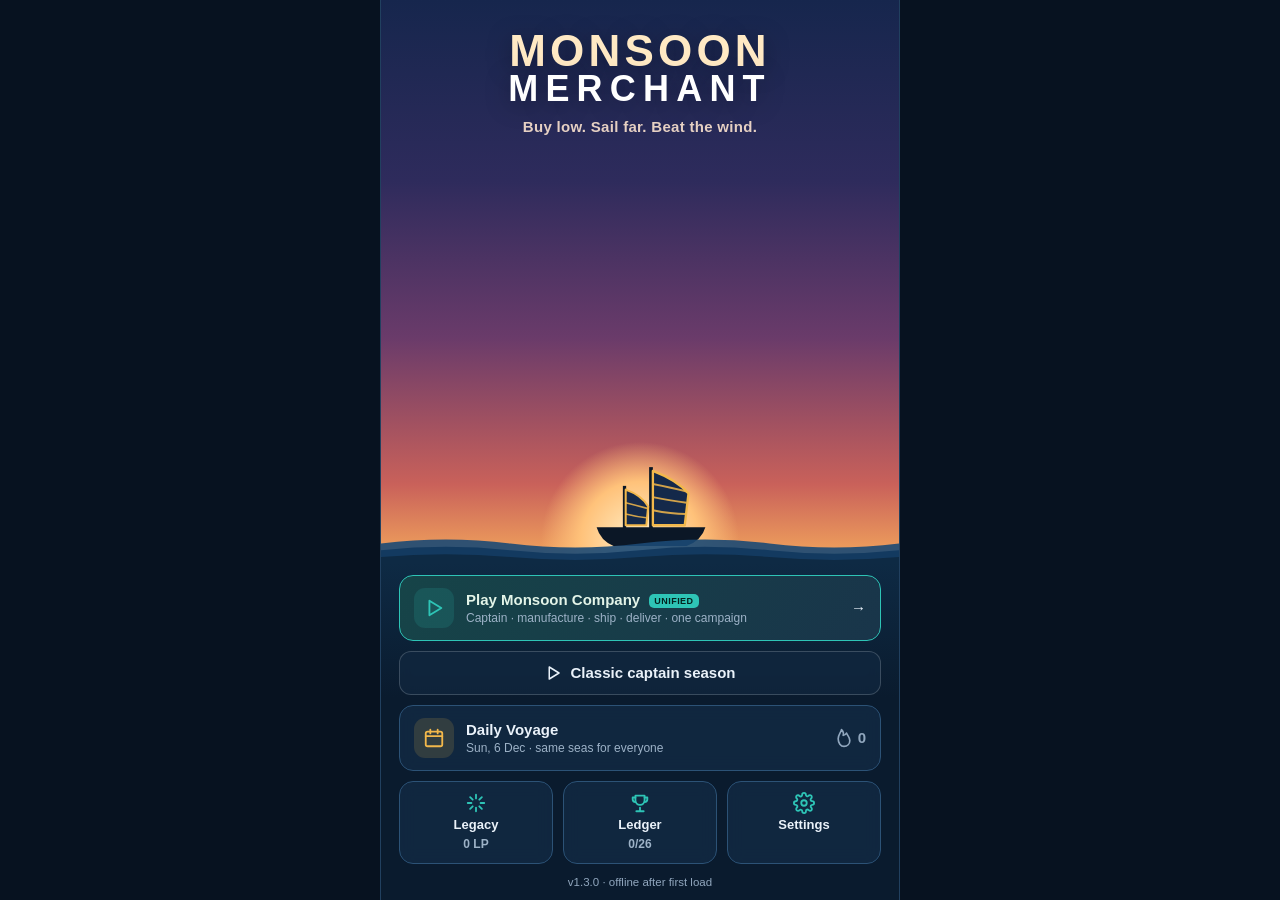
==== commit 21324c15: "feat: fewer-click company operations with verified browser journeys" ====
--- a/index.html
+++ b/index.html
@@ -51,6 +51,8 @@
 <script src="map.js"></script>
 <script src="logistics.js"></script>
 <script src="company-world.js"></script>
+<script src="company-actions.js"></script>
+<script src="company-play.js"></script>
 <script src="network-ui.js"></script>
 <script src="ui.js"></script>
 </body>
--- a/company.css
+++ b/company.css
@@ -56,3 +56,72 @@
   .objective-track button:not(.current) { display:none; }
   .company-port svg { max-height:150px; }
 }
+
+/* Fewer-click operations desk. Context first, details on demand. */
+.company-briefing { border-color:#6ca59b; background:linear-gradient(120deg,#183f46,#142d3c); }
+.company-briefing p { margin:10px 0 16px; max-width:70ch; line-height:1.6; color:var(--muted); }
+.company-objectives summary { cursor:pointer; min-height:44px; }
+.company-objectives summary::after { content:'Guide ▾'; font-size:12px; color:var(--muted); }
+.company-objectives .objective-track { margin-bottom:10px; }
+.company-port svg { height:235px; }
+.port-hotspot { cursor:pointer; }
+.port-hotspot rect { fill:#0c293d22; stroke:#f0d99d; stroke-width:1; stroke-opacity:.55; }
+.port-hotspot text { fill:#fff4cc; font:12px system-ui,sans-serif; paint-order:stroke; stroke:#0a293b; stroke-width:3px; }
+.port-hotspot:hover rect,.port-hotspot:focus-visible rect { fill:#edc57633; stroke-width:3; stroke-opacity:1; }
+.port-hotspot:focus-visible { outline:none; }
+.port-actions { display:flex; flex-wrap:wrap; gap:6px; padding:10px; background:#102c3b; }
+.port-actions button { border:1px solid #507781; border-radius:8px; min-height:44px; padding:8px 12px; flex:1; color:#e4ede1; }
+.route-planner { border-color:#c6a669; scroll-margin-top:12px; }
+.route-options { display:grid; grid-template-columns:repeat(2,minmax(0,1fr)); gap:12px; margin-top:16px; }
+.route-option { padding:16px; border:1px solid var(--line2); border-radius:12px; min-width:0; }
+.route-option.available { background:#102e3d; }
+.route-option.unavailable { opacity:.8; }
+.route-option h3 { margin:0 0 10px; }
+.route-option p { line-height:1.5; margin:10px 0; }
+.route-total { font-size:24px; font-weight:700; color:#efcf92; }
+.route-option .btn { width:100%; white-space:normal; }
+.plan-costs { list-style:none; padding:0; margin:12px 0; }
+.plan-costs li { display:flex; justify-content:space-between; gap:12px; padding:7px 0; border-bottom:1px solid var(--line); font-size:13px; }
+.plan-costs b { flex-shrink:0; }
+.plan-toggles,.decision-options { display:flex; flex-wrap:wrap; gap:8px; margin:12px 0; }
+.plan-toggles .btn[aria-pressed="true"] { border-color:#77b5a1; background:#1e493f; }
+.plan-summary { display:flex; flex-wrap:wrap; justify-content:space-between; gap:10px; margin:12px 0; }
+.customer-decision { border-left:4px solid #d5b375; }
+.customer-decision>p { line-height:1.6; margin:12px 0; }
+.decision-options .btn { flex:1 1 190px; min-height:54px; white-space:normal; }
+.ready-orders { display:flex; flex-wrap:wrap; align-items:center; gap:10px; margin-bottom:16px; }
+.operations-report { border-color:#5a947e; }
+.operations-report ul { padding-left:20px; margin:12px 0; }
+.operations-report li { padding:6px 0; line-height:1.5; }
+.operations-report>p { line-height:1.5; }
+.report-enter { animation:report-arrive .35s ease-out 1; }
+@keyframes report-arrive { from { opacity:.4;transform:translateY(6px); } to { opacity:1;transform:none; } }
+.smart-daybar { align-items:center; gap:14px; }
+.smart-daybar>div:first-child { flex:1; min-width:0; }
+.smart-daybar p { margin:4px 0 0; font-size:12px; line-height:1.4; }
+.day-actions { display:flex; gap:8px; flex-wrap:wrap; }
+.day-actions .btn { white-space:normal; min-height:44px; }
+.net-header .btn { white-space:normal; }
+@media(max-width:760px){
+  .route-options { grid-template-columns:1fr; }
+  .route-planner .net-card-head { flex-wrap:wrap; }
+  .smart-daybar { flex-direction:column; align-items:stretch; padding:10px 12px; }
+  .smart-daybar>div:first-child>p { font-size:11px; }
+  .day-actions { display:grid; grid-template-columns:1fr 1fr; }
+  .day-actions .btn { padding:8px; font-size:12px; }
+  .net-header { gap:6px; }
+  .net-header .btn { min-width:0; padding:8px 6px; font-size:11px; }
+  .net-header>div { min-width:0; }
+  .company-port svg { height:auto;max-height:190px; }
+  .port-actions button { font-size:12px;padding:8px; }
+  .plan-costs li { align-items:flex-start; }
+  .plan-toggles .btn { width:100%;white-space:normal; }
+}
+@media(prefers-reduced-motion:reduce){.report-enter{animation:none;}}
+
+.no-effects .port-smoke,.no-effects .port-ripples,.no-effects .world-route path,.no-effects .report-enter { animation:none; }
+
+.operations-report { padding:12px 16px; }
+.operations-report .btn { min-height:36px; padding:6px 10px; font-size:12px; }
+.operations-report summary,.route-cost-detail summary { cursor:pointer;line-height:1.5;font-size:13px;padding:8px 0; }
+@media(max-width:760px){.day-actions{width:100%;}.day-actions .btn{width:100%;justify-self:stretch;}}
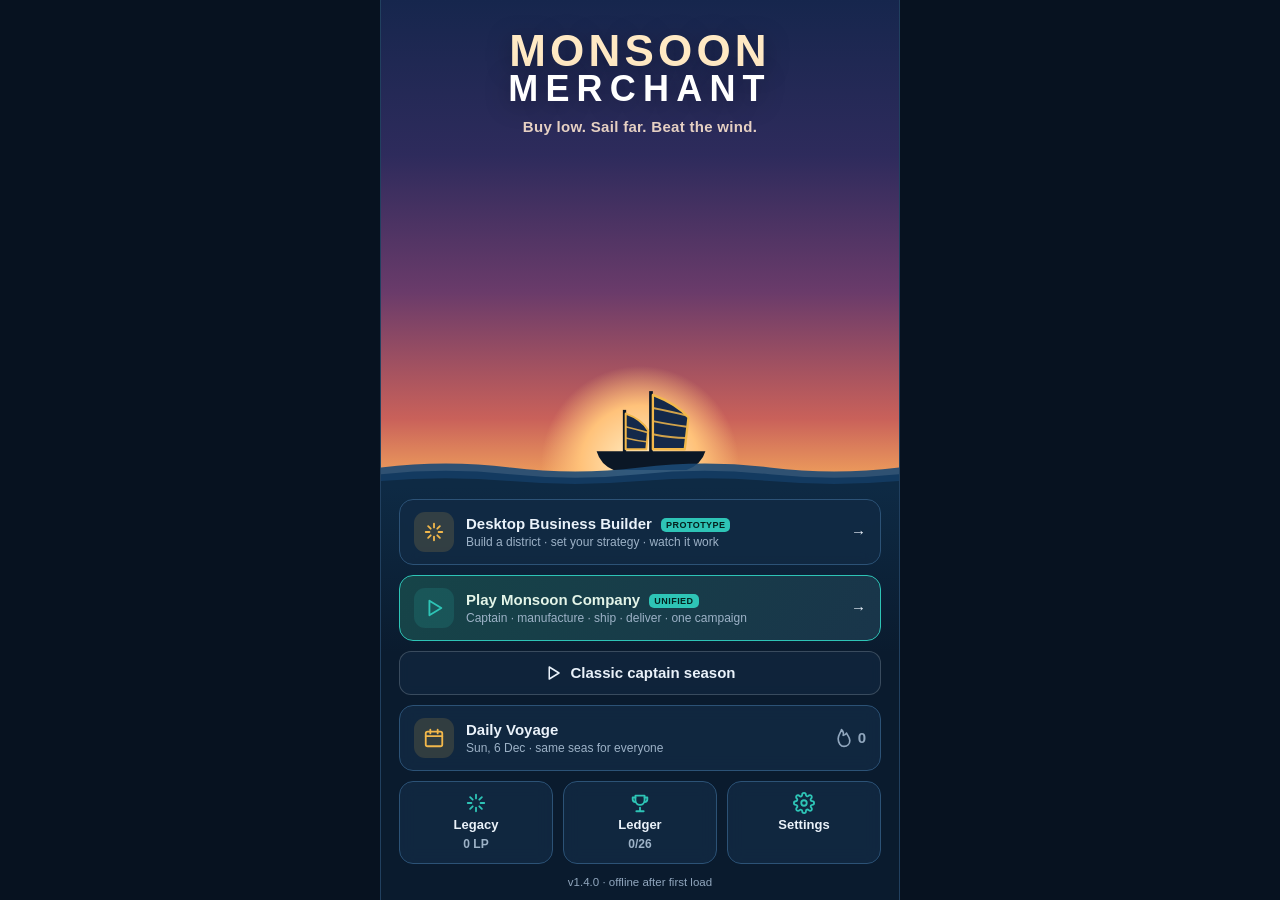
==== commit a3fd7b1a: "Add desktop business-builder prototype with approved automatic supply chains" ====
--- a/index.html
+++ b/index.html
@@ -4,7 +4,7 @@
 <meta charset="utf-8">
 <meta name="viewport" content="width=device-width, initial-scale=1, viewport-fit=cover">
 <title>Monsoon Merchant</title>
-<meta name="description" content="Build a trading company across Asia and beyond. Captain your ship alongside parallel sea, air and rail shipments, warehouses and manufacturing in one campaign. Plays offline.">
+<meta name="description" content="Build a waterfront business district, approve supply policies and watch production and deliveries run. A desktop business-builder prototype plus classic trading campaigns. Plays offline.">
 <link rel="canonical" href="https://noturboss.github.io/monsoon-merchant/">
 <script type="application/ld+json">
 {
@@ -13,7 +13,7 @@
   "@id": "https://noturboss.github.io/monsoon-merchant/#game",
   "name": "Monsoon Merchant",
   "url": "https://noturboss.github.io/monsoon-merchant/",
-  "description": "A single-player trading and supply-chain strategy game. Captain your ship while running parallel sea, air and rail shipments, regional warehouses and manufacturing in one shared 60-day campaign. Classic captain challenges are also preserved. Installable for offline play after the first visit.",
+  "description": "A single-player trading and supply-chain strategy game with a desktop business-builder prototype. Place waterfront facilities and approve recurring procurement, food production, local sales and regional shipping in one ongoing company. The separate 60-day Monsoon Company and classic captain challenges are preserved. Installable for offline play after the first visit.",
   "image": "https://noturboss.github.io/monsoon-merchant/icon-512.png",
   "applicationCategory": "GameApplication",
   "operatingSystem": "Any operating system with a modern web browser",
@@ -43,6 +43,7 @@
 <link rel="apple-touch-icon" href="apple-touch-icon.png">
 <link rel="stylesheet" href="style.css">
 <link rel="stylesheet" href="company.css">
+<link rel="stylesheet" href="builder.css">
 </head>
 <body>
 <div id="app"><div id="screen" tabindex="-1"></div><div id="overlay"></div><div id="toasts" role="status" aria-live="polite" aria-relevant="additions text"></div></div>
@@ -54,6 +55,8 @@
 <script src="company-actions.js"></script>
 <script src="company-play.js"></script>
 <script src="network-ui.js"></script>
+<script src="builder.js"></script>
+<script src="builder-ui.js"></script>
 <script src="ui.js"></script>
 </body>
 </html>
--- a/builder.css
+++ b/builder.css
@@ -0,0 +1,309 @@
+/* Desktop business builder — scoped to preserve the archived campaigns. */
+#app.builder-mode {
+  --b-ink:#f3efdf;--b-muted:#a3b7b1;--b-line:#2e484a;--b-teal:#90d6bd;--b-gold:#e8bc73;
+  max-width:none;width:100%;height:100dvh;background:#0c232c;color:var(--b-ink);
+  border:0;font-family:"Segoe UI",system-ui,sans-serif;overflow:hidden;user-select:text;
+}
+.builder-mode button,.builder-mode input {font:inherit}
+.builder-mode button {touch-action:manipulation}
+.builder-shell {height:100%;display:flex;flex-direction:column;min-height:0}
+.b-header {display:flex;align-items:center;justify-content:space-between;min-height:75px;padding:14px 32px;background:#0a1d25;border-bottom:1px solid var(--b-line);gap:20px;flex-shrink:0}
+.b-brand {display:flex;align-items:center;gap:12px}
+.b-brand-mark {width:37px;height:42px;color:var(--b-gold);display:flex;align-items:center}
+.b-brand-mark svg {width:34px;height:34px}
+.b-brand>div {display:flex;flex-direction:column;line-height:1.1}
+.b-brand>div>span {font-size:12px;letter-spacing:.25em;font-weight:600}
+.b-brand>div>b {font-size:16px;letter-spacing:.135em;margin-top:3px}
+.b-prototype {font-size:9px;letter-spacing:.16em;color:#a7bab1;border-left:1px solid #38504e;padding:10px 0 10px 21px;margin-left:12px}
+.b-header-right {display:flex;align-items:center;gap:27px}
+.b-season {display:flex;align-items:center;gap:8px;color:#b2c7b8;font-size:12px;white-space:nowrap}
+.b-season svg {width:18px;height:18px}
+.b-button {display:inline-flex;align-items:center;justify-content:center;gap:10px;font-size:13px;font-weight:600;line-height:1.3;min-height:42px;padding:11px 15px;border-radius:6px;border:1px solid transparent;transition:background .18s,border-color .18s;color:var(--b-ink)}
+.b-button svg {width:19px;height:19px;flex-shrink:0}
+.b-button:hover:not(:disabled) {background:#294b4c}
+.b-button:disabled {opacity:.4;cursor:not-allowed}
+.b-button:focus-visible,.b-map-plot:focus-visible,.b-region-map [role=button]:focus-visible {outline:3px solid #f2ca80;outline-offset:3px}
+.b-subtle {border-color:#3c5354;background:#152c34;padding:9px 14px;min-height:36px;font-size:12px}
+.b-primary {background:var(--b-gold);color:#26352f;border-color:var(--b-gold);font-weight:700;box-shadow:0 3px 12px #020e1520}
+.b-primary:hover:not(:disabled) {background:#f2cd90}
+.b-secondary {border-color:#52706a;background:#1b383c;color:#d4e3d8}
+.b-full {width:100%;margin-top:16px}
+.b-text-link {padding:11px 0;justify-content:flex-start;color:var(--b-teal);font-weight:500;min-height:42px}
+.b-text-link:hover:not(:disabled) {background:none;color:#c0f0da;text-decoration:underline}
+.b-danger {border-color:#a56c5e;background:#673f36}
+.b-metrics {display:grid;grid-template-columns:1fr 1.05fr 1fr 1.5fr;background:#112a33;min-height:100px;border-bottom:1px solid var(--b-line);flex-shrink:0;padding:18px 32px}
+.b-metrics>div {padding:0 25px;border-right:1px solid #36514f;display:flex;flex-direction:column;justify-content:center}
+.b-metrics>div:first-child {padding-left:0}
+.b-metrics>div:last-child {border:0;padding-right:0}
+.b-metrics span {font-size:11px;color:#b9c8be;letter-spacing:.02em}
+.b-metrics strong {font-size:25px;font-weight:550;line-height:1.5;font-variant-numeric:tabular-nums;letter-spacing:-.04em}
+.b-metrics small {color:#7f9e98;font-size:10px;white-space:normal}
+.b-metrics strong .b-status-dot {display:inline-block;margin-left:10px;vertical-align:middle}
+.b-positive {color:#91d5b5!important}
+.b-negative {color:#efaa91!important}
+.b-metrics>.b-clock {flex-direction:row;align-items:center;justify-content:space-between;gap:10px}
+.b-clock>div:first-child {display:flex;flex-direction:column;min-width:80px}
+.b-speed {display:flex;align-self:center;gap:2px;background:#0b2028;border:1px solid #314e4d;border-radius:7px;padding:3px}
+.b-speed .b-button {flex-direction:column;gap:5px;min-width:38px;padding:8px 6px;min-height:49px;border-radius:4px}
+.b-speed .b-button>span:first-child {font-size:11px;letter-spacing:-3px;margin-left:-3px;color:#c7d5ca}
+.b-speed .b-button:first-child>span:first-child {letter-spacing:1px;margin-left:0;font-size:16px;line-height:11px}
+.b-speed .b-button>.b-speed-label {font-size:8px;color:#a1b6ad;letter-spacing:0}
+.b-speed .b-button.is-active {background:#37594f}
+.b-speed .b-button.is-active>span {color:#f4edd7}
+.b-workspace {display:grid;grid-template-columns:minmax(0,1fr) 355px;flex:1;min-height:0}
+.b-world {min-width:0;position:relative;display:flex;flex-direction:column;background:#102f3c;overflow:hidden}
+.b-world-heading {display:flex;justify-content:space-between;align-items:flex-start;position:absolute;z-index:2;left:32px;top:27px;right:27px;pointer-events:none;gap:12px}
+.b-world-heading>div {pointer-events:auto}
+.b-eyebrow {font-size:9px;letter-spacing:.16em;font-weight:650;color:#aac5b7;line-height:1.7;display:block}
+.b-world h1 {margin-top:6px;font-size:27px;font-weight:550;letter-spacing:-.03em;line-height:1.2;color:#f2eddc}
+.b-world h1 span {display:block;font-size:11px;color:#8fb2ad;font-weight:400;letter-spacing:.04em;margin-top:8px}
+.b-view-toggle {display:flex;background:#0c2430;border:1px solid #42615f;border-radius:7px;padding:3px;box-shadow:0 4px 15px #00101b30}
+.b-view-toggle .b-button {font-size:11px;min-height:32px;padding:7px 13px;font-weight:500}
+.b-view-toggle .is-active {background:#d0d6be;color:#294439}
+.b-map-wrap {flex:1;min-height:0;display:flex;align-items:center;justify-content:center;padding-top:30px}
+.b-district-map,.b-region-map {width:100%;height:100%;max-height:800px;display:block;overflow:visible}
+.b-map-plot {cursor:pointer;outline:none}
+.b-map-plot .b-plot-base {transition:fill .18s,stroke .18s}
+.b-map-plot:hover .b-plot-base,.b-map-plot:focus-visible .b-plot-base {stroke:#f4cc81;stroke-width:3;fill:#4c7464}
+.b-map-plot.is-selected .b-plot-base {fill:#547461}
+.b-plot-label {font-family:inherit;font-size:10px;font-weight:500;fill:#d6e0ca;text-anchor:middle;paint-order:stroke;stroke:#193c3e;stroke-width:4;stroke-linejoin:round}
+.b-water-label {fill:#77a2a4;opacity:.57;font-size:12px;letter-spacing:.27em;font-family:inherit}
+.b-map-legend {font-size:10px;letter-spacing:.12em;fill:#9ebcb3;font-family:inherit}
+.b-map-caption {display:flex;justify-content:space-between;align-items:center;gap:15px;padding:14px 28px;border-top:1px solid #355153;background:#0f2a33;min-height:49px;font-size:10px;color:#93b0a8;flex-shrink:0}
+.b-map-caption>span:first-child {display:flex;align-items:center;gap:8px;color:#bed1be}
+.b-status-dot {width:6px;height:6px;border-radius:50%;background:#8dc6a4;display:inline-block;box-shadow:0 0 7px #74b99f30;flex-shrink:0}
+.b-geography {fill:#86a393;font-size:15px;letter-spacing:.19em;font-family:inherit;opacity:.65}
+.b-city {fill:#e6ead5;font-size:13px;font-family:inherit;font-weight:650;letter-spacing:.05em}
+.b-city-sub {fill:#a3beb3;font-size:11px;font-family:inherit}
+.b-region-map [role=button] {cursor:pointer}
+.b-region-map [role=button]:hover rect {stroke:#f0cb83}
+.b-route-line {animation:b-route 5s linear infinite}
+@keyframes b-route {to{stroke-dashoffset:-90}}
+.b-inspector {padding:28px 26px 32px;background:#132c33;overflow-y:auto;min-height:0;border-left:1px solid #36514f;scrollbar-width:thin;scrollbar-color:#48665e #132c33;outline:none}
+.b-inspector h2 {font-family:Georgia,"Times New Roman",serif;font-size:32px;line-height:1.16;font-weight:400;letter-spacing:-.035em;margin-top:10px;color:#f4edda}
+.b-inspector h3 {font-size:13px;font-weight:600;line-height:1.4;color:#e9ead7}
+.b-lead {font-size:12px;color:#a9bfb2;line-height:1.75;margin-top:14px}
+.b-note {font-size:11px;color:#98b1a8;line-height:1.8;margin-top:13px}
+.b-fine {font-size:10px;line-height:1.65;color:#88a39a;text-align:center;margin-top:11px}
+.b-proposal-label {display:flex;gap:11px;align-items:center;border-top:1px solid #39524c;padding-top:20px;margin-top:22px}
+.b-proposal-label>div {display:flex;flex-direction:column;gap:4px}
+.b-proposal-label b {font-size:12px;font-weight:600}
+.b-proposal-label small {font-size:10px;color:#8eaa9f}
+.b-proposal-details summary {font-size:10px;color:#b9cdb4;cursor:pointer;padding:5px 0}
+.b-proposal-details .b-facts {margin:7px 0}
+.b-label-icon {height:34px;width:34px;display:grid;place-items:center;background:#25463f;border:1px solid #416350;border-radius:7px;flex-shrink:0;color:#c8d9b4}
+.b-label-icon svg {width:20px;height:20px}
+.b-chain {display:flex;align-items:center;justify-content:space-between;background:#0f252c;border:1px solid #2b4746;border-radius:7px;padding:13px 11px;margin:18px 0}
+.b-chain>span {font-size:11px;font-weight:600;text-align:center;color:#d5ddc3}
+.b-chain small {display:block;font-size:8px;font-weight:400;color:#8ea99e;margin-top:4px}
+.b-chain i {font-style:normal;font-size:13px;color:#7c9d8c}
+.b-facts {margin:20px 0 14px}
+.b-facts>div {display:flex;align-items:baseline;justify-content:space-between;gap:15px;padding:7px 0;font-size:11px}
+.b-facts dt {color:#9db6ab}
+.b-facts dd {margin:0;color:#e8e8d7;text-align:right;white-space:nowrap;font-variant-numeric:tabular-nums}
+.b-facts .b-total {border-top:1px solid #39554d;margin-top:9px;padding-top:14px}
+.b-facts .b-total dt,.b-facts .b-total dd {color:#e7d5a7;font-weight:600}
+.b-toolbar {display:flex;justify-content:space-between;align-items:center;gap:18px;padding:11px 31px;background:#0b1f27;border-top:1px solid #354b49;min-height:76px;flex-shrink:0}
+.b-toolbar-hint {display:flex;align-items:center;gap:10px;color:#879e94;font-size:10px;min-width:158px}
+.b-keycap {display:grid;place-items:center;width:24px;height:26px;border:1px solid #40534d;border-radius:5px;color:#aabcac;font-family:Georgia,serif;font-size:13px}
+.b-tool-buttons {display:flex;gap:6px}
+.b-tool-buttons .b-button {min-width:95px;flex-direction:column;gap:5px;border-radius:6px;padding:7px 16px;color:#9db5a8;font-size:10px;font-weight:500;position:relative;min-height:53px}
+.b-tool-buttons .b-button svg {width:21px;height:21px}
+.b-tool-buttons .b-button.is-active {background:#244039;color:#e9d8a9;border-color:#4e6650}
+.b-tool-buttons .b-button.is-active:before {content:"";height:2px;background:#e1b975;position:absolute;top:-12px;width:23px;border-radius:2px}
+.b-autosave {display:flex;align-items:center;gap:8px;font-size:10px;color:#849f91;min-width:125px;justify-content:flex-end}
+.b-notice {flex-shrink:0;min-height:28px;padding:7px 32px;background:#17322f;color:#afc9b4;font-size:10px;border-top:1px solid #2f4d43}
+.b-notice.is-error {color:#f0c6ad;background:#442d29;border-color:#795042}
+.b-save-warning {display:flex;justify-content:space-between;align-items:center;gap:12px;flex-shrink:0;background:#503b25;color:#ffe2ab;padding:9px 24px;font-size:12px}
+.b-save-warning .b-text-link {flex-shrink:0;color:#ffe2ab;font-size:11px;padding:4px;min-height:30px}
+.b-section-heading {display:flex;align-items:center;justify-content:space-between;gap:10px;margin:22px 0 12px}
+.b-section-heading small {font-size:10px;color:#88a99b}
+.b-pill {font-size:9px;white-space:nowrap;color:#cbcca7;background:#293d35;border:1px solid #4a5b44;border-radius:20px;padding:4px 8px}
+.b-pill.b-good {color:#b0d7b5;border-color:#547454}
+.b-stock {margin-top:21px;border-top:1px solid #355249;padding-top:1px}
+.b-stock-pair {display:grid;grid-template-columns:1fr 1fr;gap:14px}
+.b-stock-pair>div {display:flex;align-items:center;gap:10px}
+.b-stock-pair>div>span:last-child {display:flex;flex-direction:column;font-size:10px;color:#99b5a6}
+.b-stock-pair strong {display:block;font-size:22px;line-height:1.4;font-weight:500;letter-spacing:-.04em;color:#ede6cb}
+.b-stock-pair strong small {font-size:11px;font-weight:400;letter-spacing:0;color:#86a598}
+.b-grain,.b-food {font-size:25px;width:31px;height:34px;color:#dbc087;background:#3c4532;border-radius:7px;display:grid;place-items:center}
+.b-food {color:#95ceb2;background:#23473e}
+.b-meter {height:4px;background:#2a4840;border-radius:3px;margin-top:17px;overflow:hidden}
+.b-meter span {height:100%;background:#a1c58a;display:block;transition:width .3s}
+.b-health {display:flex;align-items:flex-start;gap:10px;background:#1b3c35;border:1px solid #345b46;border-radius:7px;margin-top:22px;padding:14px 12px}
+.b-health>svg {width:18px;height:18px;color:#b9d596;flex-shrink:0}
+.b-health b {font-size:11px;color:#ccdcba}
+.b-health p {font-size:10px;line-height:1.75;color:#a1bda6;margin-top:5px}
+.b-bottleneck {background:#3b392b;border:1px solid #625a39;border-radius:7px;padding:15px;margin-top:20px}
+.b-bottleneck>.b-eyebrow {color:#dac58a;font-size:8px}
+.b-bottleneck h3 {margin-top:8px;color:#f3deb2}
+.b-bottleneck p {font-size:11px;color:#cabd99;line-height:1.75;margin-top:9px}
+.b-bottleneck>.b-text-link {font-size:10px;color:#e6cf97}
+.b-bottleneck>b {font-size:12px;color:#f3deb2}
+.b-bottleneck>svg {width:22px;height:22px;margin-bottom:8px;color:#d9bd7c}
+.b-shipment {display:flex;align-items:center;gap:11px;padding:12px 0;border-bottom:1px solid #2a4942}
+.b-shipment>div {display:flex;flex-direction:column;gap:4px}
+.b-shipment b {font-size:11px;font-weight:500}
+.b-shipment small {font-size:10px;color:#93ad9d}
+.b-event-log {margin-top:24px;border-top:1px solid #355249;padding-top:19px}
+.b-event-log>div {display:flex;align-items:baseline;gap:10px;margin-top:12px}
+.b-event-log>div>span {font-size:9px;color:#8bac98;min-width:25px;font-variant-numeric:tabular-nums}
+.b-event-log p {font-size:10px;line-height:1.6;color:#b1c4b2}
+.b-build-list {margin-top:14px}
+.b-build-list article {display:flex;align-items:flex-start;gap:11px;padding:18px 0;border-bottom:1px solid #355249}
+.b-build-list article>div {flex:1}
+.b-build-list article p {font-size:11px;color:#9bb5a7;line-height:1.7;margin-top:5px}
+.b-build-list article small {font-size:10px;color:#c5cfac;display:block;margin-top:9px}
+.b-build-list article .b-button {margin-top:12px;min-height:36px;font-size:11px}
+.b-build-list article>button {align-self:center;padding:8px 10px}
+.b-building-icon {display:grid;place-items:center;flex-shrink:0;width:35px;height:35px;background:#2c473d;border-radius:6px;color:#c1d1ae}
+.b-building-icon svg {width:20px;height:20px}
+.b-route-card {border:1px solid #476453;border-radius:7px;display:flex;align-items:center;justify-content:space-between;gap:12px;background:#203d35;padding:20px 15px;margin-top:23px}
+.b-route-card>span {font-size:9px;letter-spacing:.04em;color:#d6ddbd}
+.b-route-card svg {width:25px;height:25px;color:#e0c286}
+.b-route-settings {margin-top:21px;padding-top:18px;border-top:1px solid #355249}
+.b-route-settings .b-field {margin-top:13px}
+.b-route-settings .b-text-link {font-size:10px}
+.b-ledger-item {display:flex;justify-content:space-between;gap:10px;padding:13px 0;border-top:1px solid #355249}
+.b-ledger-item>div {display:flex;flex-direction:column;gap:6px}
+.b-ledger-item b {font-size:11px;font-weight:500}
+.b-ledger-item small {font-size:9px;color:#8eaa97}
+.b-ledger-item>span {font-size:9px;white-space:nowrap;color:#c7ceaa}
+.b-buyer {margin-top:23px;padding:0 0 20px;border-bottom:1px solid #355249}
+.b-buyer .b-section-heading {margin-top:0}
+.b-buyer p {font-size:11px;line-height:1.75;color:#9fb9a9;margin-top:10px}
+.b-field {display:flex;flex-direction:column;gap:7px;margin-top:17px}
+.b-field>span {font-size:11px;color:#bed0b9}
+.b-field>div {display:flex;align-items:center;gap:10px;background:#0d252b;border:1px solid #486354;border-radius:5px;padding:0 12px}
+.b-field input {width:100%;min-width:0;appearance:textfield;-moz-appearance:textfield;border:0;color:#eee9cc;background:transparent;padding:12px 0;font-size:14px;outline-offset:3px}
+.b-field input::-webkit-outer-spin-button,.b-field input::-webkit-inner-spin-button {margin:0;-webkit-appearance:none}
+.b-field small {font-size:10px;color:#90ab95;white-space:nowrap}
+.b-inspector .b-field-group {margin-top:27px;font-size:12px;color:#dedfbf}
+.b-policy-switches {padding:15px 0 0;border:0;margin:20px 0 2px}
+.b-policy-switches legend {font-size:12px;color:#d0dabe}
+.b-policy-switches label {display:flex;align-items:center;gap:10px;font-size:11px;color:#a9c0a9;min-height:37px}
+.b-policy-switches input {accent-color:#abcfa5;width:16px;height:16px;margin:0}
+.b-confirm-actions {display:flex;gap:8px;margin-top:15px}
+.b-confirm-actions .b-button {font-size:10px;padding:9px}
+.b-restore {margin-top:20px;border-top:1px solid #355249;padding-top:17px}
+.b-restore summary {font-size:11px;color:#b9cdb4;cursor:pointer;padding:5px 0}
+.b-restore textarea {width:100%;resize:vertical;background:#0d252b;border:1px solid #486354;border-radius:5px;color:#eee9cc;padding:10px;font:12px/1.5 monospace;user-select:text}
+@media(min-width:1600px) {
+  .b-workspace {grid-template-columns:minmax(0,1fr) 390px}
+  .b-inspector {padding:34px}
+  .b-inspector h2 {font-size:35px}
+  .b-lead {font-size:13px}
+  .b-metrics {padding:20px 40px;min-height:110px}
+  .b-world-heading {left:40px;top:33px}
+  .b-world h1 {font-size:32px}
+}
+@media(max-width:1150px) {
+  .b-header {padding:13px 22px;min-height:68px}
+  .b-workspace {grid-template-columns:minmax(0,1fr) 325px}
+  .b-inspector {padding:24px 21px}
+  .b-inspector h2 {font-size:30px}
+  .b-metrics {padding:15px 22px;grid-template-columns:.9fr 1.1fr .85fr 1.4fr}
+  .b-metrics>div {padding:0 16px}
+  .b-metrics strong {font-size:22px}
+  .b-speed .b-button {padding:8px 4px;min-width:28px}
+  .b-speed .b-button>.b-speed-label {display:none}
+  .b-speed .b-button {min-height:31px}
+  .b-world-heading {left:22px;right:18px;top:22px}
+  .b-world h1 {font-size:24px}
+  .b-view-toggle .b-button {padding:7px 9px;font-size:10px}
+  .b-toolbar {padding:9px 20px;gap:9px}
+  .b-toolbar-hint {min-width:130px;font-size:9px}
+  .b-tool-buttons .b-button {min-width:75px;padding:7px 12px}
+  .b-autosave {min-width:100px}
+  .b-map-caption {padding:13px 20px;font-size:9px;gap:10px}
+  .b-map-caption>span:last-child {max-width:125px;text-align:right}
+  .b-prototype {font-size:8px}
+}
+@media(max-width:850px) {
+  #app.builder-mode {height:100dvh;overflow:auto}
+  .builder-shell {height:auto;min-height:100%;overflow:visible}
+  .b-header {padding:12px 18px;min-height:65px}
+  .b-brand-mark {width:28px}
+  .b-brand-mark svg {width:28px}
+  .b-brand {gap:8px}
+  .b-brand>div>span {font-size:10px}
+  .b-brand>div>b {font-size:13px}
+  .b-prototype {display:none}
+  .b-header-right {gap:16px}
+  .b-season {font-size:11px}
+  .b-workspace {grid-template-columns:minmax(0,1fr) 300px;min-height:650px;flex:none}
+  .b-inspector {padding:22px 18px;max-height:750px}
+  .b-inspector h2 {font-size:28px}
+  .b-metrics {padding:15px 18px;grid-template-columns:1fr 1.2fr 1fr 1.4fr}
+  .b-metrics>div {padding:0 12px}
+  .b-metrics span {font-size:9px}
+  .b-metrics strong {font-size:20px}
+  .b-metrics small {font-size:9px}
+  .b-metrics>.b-clock {gap:5px;align-items:flex-start;flex-direction:column}
+  .b-clock>div:first-child {display:grid;grid-template-columns:1fr auto;column-gap:7px;align-items:baseline;width:100%}
+  .b-clock small {display:none}
+  .b-clock .b-speed {align-self:stretch;justify-content:space-around;padding:2px}
+  .b-speed .b-button {min-height:24px;padding:5px 6px;flex:1}
+  .b-speed .b-button>span:first-child {font-size:9px}
+  .b-world-heading {left:18px;right:18px;flex-direction:column;gap:15px}
+  .b-map-wrap {padding-top:90px}
+  .b-district-map {min-width:540px;position:relative;left:-15px}
+  .b-region-map {min-width:500px}
+  .b-map-caption>span:last-child {display:none}
+  .b-map-caption {min-height:49px;padding:12px 18px}
+  .b-toolbar {position:sticky;bottom:0;z-index:5;justify-content:center;padding:8px 16px;box-shadow:0 -6px 20px #061d2325}
+  .b-toolbar-hint,.b-autosave {display:none}
+  .b-tool-buttons {justify-content:space-between;max-width:550px;width:100%}
+  .b-tool-buttons .b-button {flex:1}
+  .b-tool-buttons .b-button.is-active:before {top:-9px}
+  .b-notice {padding:9px 18px;line-height:1.6}
+}
+@media(max-width:650px) {
+  .b-header {padding:11px 15px}
+  .b-header-right {gap:10px}
+  .b-season {font-size:10px;gap:5px}
+  .b-season svg {width:14px;height:14px}
+  .b-subtle {font-size:10px;padding:9px 10px}
+  .b-metrics {grid-template-columns:1fr 1fr;padding:0 15px;gap:0;min-height:166px}
+  .b-metrics>div {padding:12px 0;min-height:76px;border-bottom:1px solid #345047;border-right:0}
+  .b-metrics>div:nth-child(even) {padding-left:18px;border-left:1px solid #345047}
+  .b-metrics>div:nth-child(3),.b-metrics>div:nth-child(4) {border-bottom:0}
+  .b-metrics span {font-size:10px}
+  .b-metrics strong {font-size:24px}
+  .b-metrics small {font-size:9px}
+  .b-metrics>.b-clock {justify-content:center;gap:6px}
+  .b-clock>div:first-child {display:flex;flex-direction:row;justify-content:space-between;gap:6px}
+  .b-clock strong {font-size:19px;line-height:1}
+  .b-clock .b-speed {width:100%;max-width:190px}
+  .b-workspace {display:flex;flex-direction:column;min-height:0}
+  .b-world {min-height:430px;height:430px;flex-shrink:0}
+  .b-world-heading {left:19px;right:17px;top:20px;flex-direction:row;gap:7px}
+  .b-world h1 {font-size:23px}
+  .b-world h1 span {font-size:9px;margin-top:6px}
+  .b-eyebrow {font-size:8px;letter-spacing:.13em}
+  .b-view-toggle .b-button {font-size:9px;min-height:30px;padding:6px 8px}
+  .b-world-heading .b-view-toggle {margin-top:2px}
+  .b-map-wrap {padding-top:45px;overflow:hidden}
+  .b-district-map {min-width:530px;max-height:none;left:-18px;height:350px;align-self:flex-end}
+  .b-region-map {min-width:470px;height:350px;align-self:flex-end;max-height:none}
+  .b-map-caption {padding:10px 18px;min-height:38px}
+  .b-inspector {border-left:0;border-top:1px solid #355249;max-height:none;overflow:visible;padding:25px 24px 31px}
+  .b-inspector h2 {font-size:34px}
+  .b-lead {font-size:13px;max-width:450px}
+  .b-facts>div {font-size:12px}
+  .b-note {font-size:12px}
+  .b-fine {font-size:11px}
+  .b-chain>span {font-size:12px}
+  .b-chain small {font-size:9px}
+  .b-toolbar {padding:8px 10px calc(8px + env(safe-area-inset-bottom,0px));min-height:73px}
+  .b-tool-buttons {gap:2px}
+  .b-tool-buttons .b-button {min-width:0;padding:8px 5px;font-size:10px}
+  .b-tool-buttons .b-button svg {width:21px;height:21px}
+  .b-save-warning {flex-direction:column;align-items:flex-start;font-size:11px;padding:12px 17px;gap:3px}
+  .b-stock-pair strong {font-size:25px}
+  .b-field input {font-size:16px}
+  .b-policy-switches label {font-size:12px;min-height:43px}
+}
+@media(prefers-reduced-motion:reduce) {
+  .builder-mode * {animation:none!important;transition:none!important;scroll-behavior:auto!important}
+}
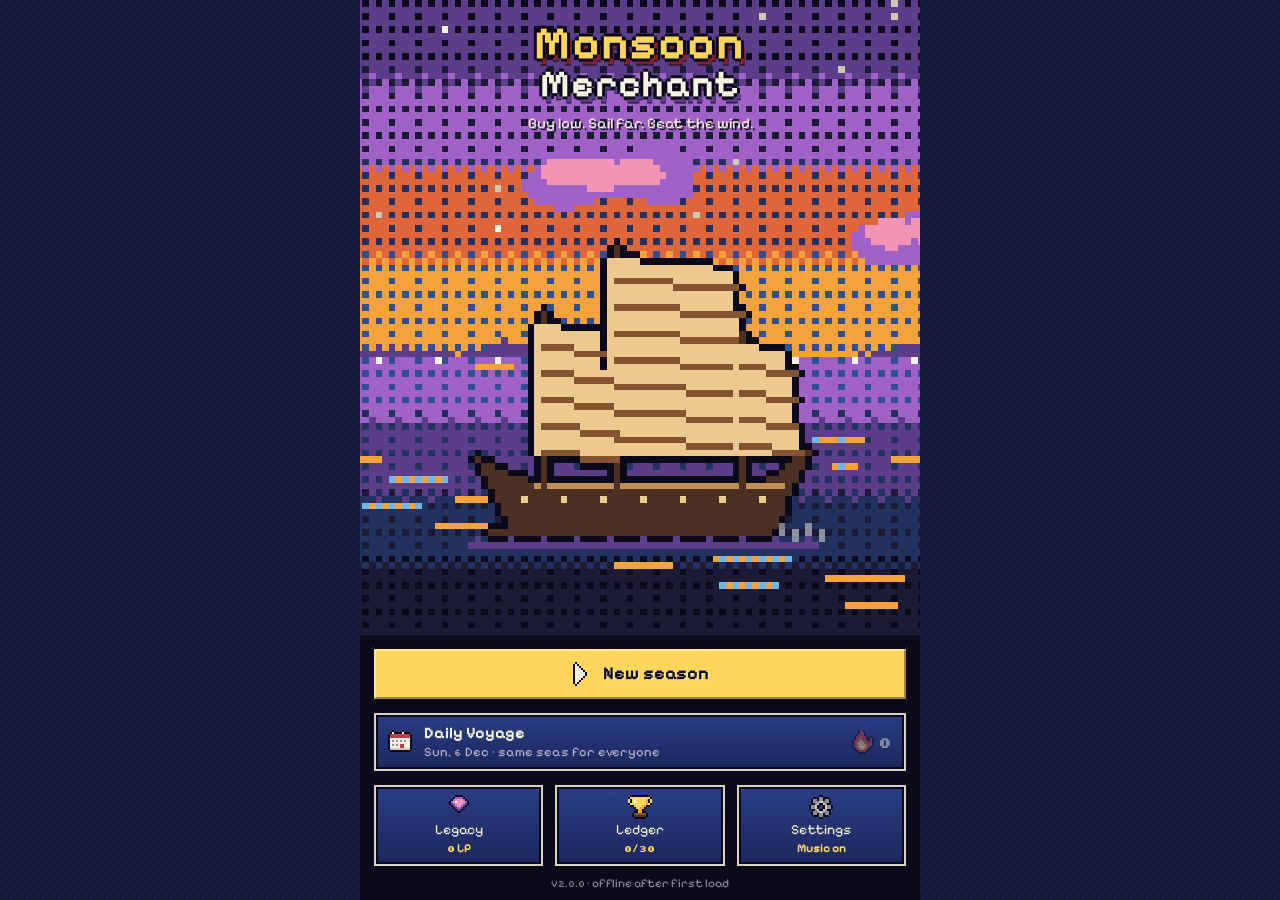
==== commit 80f356c6: "Monsoon Merchant v2.0.0: 16-bit pixel art, rival trader, bounties" ====
--- a/index.html
+++ b/index.html
@@ -4,34 +4,8 @@
 <meta charset="utf-8">
 <meta name="viewport" content="width=device-width, initial-scale=1, viewport-fit=cover">
 <title>Monsoon Merchant</title>
-<meta name="description" content="Build a waterfront business district, approve supply policies and watch production and deliveries run. A desktop business-builder prototype plus classic trading campaigns. Plays offline.">
-<link rel="canonical" href="https://noturboss.github.io/monsoon-merchant/">
-<script type="application/ld+json">
-{
-  "@context": "https://schema.org",
-  "@type": ["VideoGame", "WebApplication"],
-  "@id": "https://noturboss.github.io/monsoon-merchant/#game",
-  "name": "Monsoon Merchant",
-  "url": "https://noturboss.github.io/monsoon-merchant/",
-  "description": "A single-player trading and supply-chain strategy game with a desktop business-builder prototype. Place waterfront facilities and approve recurring procurement, food production, local sales and regional shipping in one ongoing company. The separate 60-day Monsoon Company and classic captain challenges are preserved. Installable for offline play after the first visit.",
-  "image": "https://noturboss.github.io/monsoon-merchant/icon-512.png",
-  "applicationCategory": "GameApplication",
-  "operatingSystem": "Any operating system with a modern web browser",
-  "browserRequirements": "Requires JavaScript. An initial internet connection is required for offline installation.",
-  "gamePlatform": "Web browser",
-  "genre": ["Strategy", "Trading simulation"],
-  "playMode": "https://schema.org/SinglePlayer",
-  "inLanguage": "en",
-  "isAccessibleForFree": true,
-  "offers": {
-    "@type": "Offer",
-    "price": "0",
-    "priceCurrency": "MYR",
-    "url": "https://noturboss.github.io/monsoon-merchant/"
-  }
-}
-</script>
-<meta name="theme-color" content="#0B1A2C">
+<meta name="description" content="A 16-bit trading game across the monsoon seas of Southeast Asia. Plays offline.">
+<meta name="theme-color" content="#111733">
 <meta name="color-scheme" content="dark">
 <meta name="mobile-web-app-capable" content="yes">
 <meta name="apple-mobile-web-app-capable" content="yes">
@@ -42,21 +16,15 @@
 <link rel="icon" type="image/png" sizes="192x192" href="icon-192.png">
 <link rel="apple-touch-icon" href="apple-touch-icon.png">
 <link rel="stylesheet" href="style.css">
-<link rel="stylesheet" href="company.css">
-<link rel="stylesheet" href="builder.css">
 </head>
 <body>
-<div id="app"><div id="screen" tabindex="-1"></div><div id="overlay"></div><div id="toasts" role="status" aria-live="polite" aria-relevant="additions text"></div></div>
+<div id="app"><div id="screen"></div><div id="overlay"></div><div id="toasts"></div></div>
 <noscript><p style="padding:24px;color:#fff">Monsoon Merchant needs JavaScript.</p></noscript>
 <script src="engine.js"></script>
 <script src="map.js"></script>
-<script src="logistics.js"></script>
-<script src="company-world.js"></script>
-<script src="company-actions.js"></script>
-<script src="company-play.js"></script>
-<script src="network-ui.js"></script>
-<script src="builder.js"></script>
-<script src="builder-ui.js"></script>
+<script src="art.js"></script>
+<script src="pixel.js"></script>
+<script src="sfx.js"></script>
 <script src="ui.js"></script>
 </body>
 </html>
--- a/style.css
+++ b/style.css
@@ -1,729 +1,541 @@
-/* Monsoon Merchant — styles */
+/* Fonts: Pixelify Sans (c) The Pixelify Sans Project Authors; Silkscreen (c) Jason Kottke (digits only). Both SIL Open Font License 1.1. */
+@font-face{font-family:'Pixelify Sans';font-weight:400;font-display:swap;src:url([data-uri]) format('woff2')}
+@font-face{font-family:'MM Digits';font-weight:400;font-display:swap;size-adjust:78%;unicode-range:U+0030-0039;src:url([data-uri]) format('woff')}
+@font-face{font-family:'Pixelify Sans';font-weight:700;font-display:swap;src:url([data-uri]) format('woff2')}
+@font-face{font-family:'MM Digits';font-weight:700;font-display:swap;size-adjust:78%;unicode-range:U+0030-0039;src:url([data-uri]) format('woff')}
+/* Monsoon Merchant — 16-bit pixel theme. */
 :root {
-  --bg0: #071220; --bg1: #0B1A2C; --bg2: #10243A;
-  --card: #132B44; --card2: #18355A; --line: #21405F; --line2: #2C5276;
-  --text: #EAF2FA; --muted: #9DB2C7; --dim: #91A7BE;
-  --teal: #2EC4B6; --teal2: #1A9E92; --gold: #F2B84B; --green: #4FD69C; --red: #FF6B6B; --amber: #FFB347; --sky: #6FB6FF; --violet: #B794F6;
-  --r: 14px; --r-sm: 10px;
+  --k: #0b0a1a; --ink: #1c1b36; --navy: #23315f; --blue: #31508f; --blue2: #3e80c4; --sky: #6fb7ea; --pale: #b4e6ff;
+  --white: #f6f2e4; --silver: #cfc8b6; --grey: #8d8a99; --slate: #57556b;
+  --teal: #39c3b2; --teal2: #1d7f84; --gold: #ffd65c; --orange: #f4a23c; --rust: #df653a; --red: #c63b3b; --maroon: #7d2232;
+  --pink: #f394b6; --purple: #a062c6; --violet: #5c3d8a; --green: #84cf54; --green2: #3f9142; --sand: #ebc98f; --tan: #c08f58;
+  --text: var(--white); --muted: #b9b4c8; --dim: #8d8a99;
+  --win1: #2b3e86; --win2: #1a275c;
   --safe-t: env(safe-area-inset-top, 0px); --safe-b: env(safe-area-inset-bottom, 0px);
-  --font: -apple-system, BlinkMacSystemFont, "Segoe UI", Roboto, "Helvetica Neue", Arial, sans-serif;
+  --px: 2px;
   color-scheme: dark;
 }
-* { box-sizing: border-box; }
-html, body { margin: 0; height: 100%; background: var(--bg0); color: var(--text); font-family: var(--font); font-size: 15px; line-height: 1.4; -webkit-text-size-adjust: 100%; }
-body { overscroll-behavior: none; -webkit-tap-highlight-color: transparent; -webkit-user-select: none; user-select: none; -webkit-touch-callout: none; }
-button { font: inherit; color: inherit; background: none; border: 0; padding: 0; cursor: pointer; touch-action: manipulation; text-align: inherit; }
+* { box-sizing: border-box; margin: 0; padding: 0; -webkit-tap-highlight-color: transparent; }
+html, body { height: 100%; background: #111733; }
+body {
+  font-family: 'MM Digits', 'Pixelify Sans', ui-monospace, monospace; font-size: 16px; line-height: 1.3; color: var(--text);
+  background: #111733 var(--bgtile) repeat; background-size: 16px 16px; image-rendering: pixelated;
+  overscroll-behavior: none; -webkit-font-smoothing: none; font-smooth: never; -webkit-user-select: none; user-select: none;
+  -webkit-text-size-adjust: 100%;
+}
+button { font: inherit; color: inherit; background: none; border: 0; cursor: pointer; }
 button:disabled { cursor: default; }
-button:focus-visible, input:focus-visible, select:focus-visible, textarea:focus-visible, [tabindex]:focus-visible { outline: 3px solid var(--gold); outline-offset: 3px; }
-svg { display: block; }
+ul { list-style: none; }
 b, strong { font-weight: 700; }
-h1, h2, h3, h4, p { margin: 0; }
-ul { list-style: none; margin: 0; padding: 0; }
-small { font-size: 12px; }
-textarea { font: inherit; font-size: 16px; }
-.num, b, .g-px, .facts dd { font-variant-numeric: tabular-nums; }
-.pos { color: var(--green); } .neg { color: var(--red); } .warn { color: var(--amber); } .dim { color: var(--dim); }
-
-#app { position: relative; max-width: 520px; height: 100vh; height: 100dvh; margin: 0 auto; overflow: hidden; background: radial-gradient(120% 70% at 50% 0%, #10294A 0%, var(--bg1) 55%, var(--bg0) 100%); }
-@media (min-width: 560px) { #app { border-left: 1px solid var(--line); border-right: 1px solid var(--line); } }
-#screen { height: 100%; }
-.screen { display: flex; flex-direction: column; height: 100%; animation: fadeIn .25s ease; }
-.scroll { flex: 1; min-height: 0; overflow-y: auto; overflow-x: hidden; -webkit-overflow-scrolling: touch; padding: 12px 16px 24px; }
-@keyframes fadeIn { from { opacity: 0; transform: translateY(6px); } to { opacity: 1; transform: none; } }
+canvas, .ic, .gi, .pt, .sh, img { image-rendering: -webkit-optimize-contrast; image-rendering: pixelated; image-rendering: crisp-edges; }
+canvas, .ic, .gi, .pt, .sh { image-rendering: pixelated; }
+#app { position: fixed; inset: 0; display: flex; flex-direction: column; max-width: 560px; margin: 0 auto; }
+#screen { flex: 1; min-height: 0; display: flex; flex-direction: column; }
+.screen { flex: 1; min-height: 0; display: flex; flex-direction: column; }
+.scroll { flex: 1; min-height: 0; overflow-y: auto; -webkit-overflow-scrolling: touch; padding: 12px 12px 24px; }
+.pos { color: var(--green); } .neg { color: #ff7a6b; } .warn { color: var(--orange); } .dim { color: var(--dim); }
+.small { font-size: 13px; }
+.empty { color: var(--dim); padding: 10px 2px; }
+
+/* ---------- Sprites ---------- */
+.ic, .gi { display: inline-block; flex: none; width: 24px; height: 24px; background: no-repeat center / 100% 100%; vertical-align: middle; }
+.ic.s16 { width: 16px; height: 16px; } .ic.s32, .gi.s32 { width: 36px; height: 36px; }
+.gi.sm { width: 24px; height: 24px; } .gi.xs { width: 18px; height: 18px; }
+.gi { width: 30px; height: 30px; }
+.pt { --s: 48px; display: inline-block; flex: none; width: var(--s); height: var(--s); background: var(--bg, #222) no-repeat center bottom / 100% 100%;
+  border: 2px solid var(--k); box-shadow: inset 0 0 0 2px rgba(255,255,255,.18); }
+.pt { background-color: var(--bg); }
+.sh { display: block; background: no-repeat center / contain; aspect-ratio: var(--w) / var(--h); width: 100%; }
+
+/* ---------- Windows (JRPG frames) ---------- */
+.win, .hud, .tabs, .sheet, .modal, .toast, .port-banner, .shipcard, .fin-card, .contract, .intel, .season-box, .yard-row, .ship-offer, .help-sec,
+.capt, .setup-sum, .daily-card, .tile, .board, .tip, .banner, .end-hero, .chart-card, .lp-card, .lp-hero, .unl, .race, .bounty, .group .toggle-row, .link-row, .muted-box, .install-hint, .update, .goods .good, .cargo li, .achs li, .hist li, .sealog, .voyage-pill, .levels-info, .level-desc {
+  background: linear-gradient(180deg, var(--win1), var(--win2));
+  border: 2px solid var(--k);
+  box-shadow: inset 0 0 0 2px #d9d3c3, inset 0 0 0 4px #0b0a1a, 0 3px 0 rgba(0,0,0,.35);
+  clip-path: polygon(2px 0, calc(100% - 2px) 0, 100% 2px, 100% calc(100% - 2px), calc(100% - 2px) 100%, 2px 100%, 0 calc(100% - 2px), 0 2px);
+}
+.win.plain, .goods .good, .cargo li, .achs li, .hist li, .yard-row, .contract, .unl, .capt, .bounty { box-shadow: inset 0 0 0 2px #6d7fb8, inset 0 0 0 4px #0b0a1a; }
+section { margin-top: 14px; }
+section:first-child { margin-top: 0; }
+.sec { display: flex; align-items: baseline; gap: 8px; font-size: 15px; color: var(--gold); text-transform: uppercase; letter-spacing: .06em; margin: 0 2px 8px; text-shadow: 2px 2px 0 var(--k); }
+.sec small { color: var(--muted); text-transform: none; letter-spacing: 0; font-size: 13px; text-shadow: none; }
+.sub { display: flex; gap: 8px; align-items: baseline; color: var(--gold); font-size: 15px; margin: 14px 2px 8px; text-shadow: 2px 2px 0 var(--k); }
+.sub small { color: var(--muted); font-size: 13px; text-shadow: none; }
+h1, h2, h3 { font-weight: 700; text-shadow: 2px 2px 0 var(--k); }
 
 /* ---------- Buttons ---------- */
-.btn { display: inline-flex; align-items: center; justify-content: center; gap: 8px; min-height: 44px; padding: 10px 16px; border-radius: 12px; background: var(--card2); border: 1px solid var(--line2); font-weight: 650; color: var(--text); transition: transform .08s ease, background .15s ease, opacity .15s; }
-.btn svg { width: 18px; height: 18px; flex: none; }
-.btn:active:not(:disabled) { transform: scale(.97); }
-.btn.primary { background: linear-gradient(180deg, #37D3C4, var(--teal2)); border-color: transparent; color: #04211E; box-shadow: 0 6px 18px rgba(46,196,182,.25); }
-.btn.ghost { background: transparent; }
-.btn.big { width: 100%; min-height: 54px; font-size: 17px; border-radius: 14px; }
-.btn.sm { min-height: 38px; padding: 8px 12px; font-size: 14px; border-radius: 10px; }
-.btn.xs { min-height: 34px; padding: 6px 10px; font-size: 13px; border-radius: 9px; }
-.btn.danger { color: var(--red); border-color: rgba(255,107,107,.35); }
-.btn.danger-fill { background: var(--red); color: #2A0606; border-color: transparent; }
-.btn.on { border-color: var(--teal); color: var(--teal); }
-.btn:disabled { opacity: .38; box-shadow: none; }
-.icon-btn { width: 44px; height: 44px; display: grid; place-items: center; border-radius: 12px; color: var(--muted); }
-.icon-btn svg { width: 22px; height: 22px; }
-.icon-btn:active { background: var(--card); }
-.row-actions { display: flex; gap: 10px; flex-wrap: wrap; margin-top: 12px; }
+.btn { position: relative; display: inline-flex; align-items: center; justify-content: center; gap: 8px; min-height: 44px; padding: 8px 14px;
+  background: var(--blue2); color: var(--white); border: 2px solid var(--k); font-weight: 700; text-shadow: 1px 1px 0 var(--k);
+  box-shadow: inset 2px 2px 0 rgba(255,255,255,.38), inset -2px -2px 0 rgba(0,0,0,.38), 0 3px 0 var(--k);
+  clip-path: polygon(2px 0, calc(100% - 2px) 0, 100% 2px, 100% calc(100% - 2px), calc(100% - 2px) 100%, 2px 100%, 0 calc(100% - 2px), 0 2px); }
+.btn:active:not(:disabled) { transform: translateY(2px); box-shadow: inset -2px -2px 0 rgba(255,255,255,.25), inset 2px 2px 0 rgba(0,0,0,.45); }
+.btn:disabled { filter: grayscale(.8) brightness(.7); }
+.btn.primary { background: var(--gold); color: var(--k); text-shadow: 1px 1px 0 rgba(255,255,255,.6); }
+.btn.ghost { background: var(--navy); }
+.btn.big { width: 100%; min-height: 54px; font-size: 18px; }
+.btn.sm { min-height: 38px; padding: 6px 10px; font-size: 14px; }
+.btn.xs { min-height: 34px; padding: 4px 8px; font-size: 13px; }
+.btn.danger { color: #ffb0a6; }
+.btn.danger-fill { background: var(--red); }
+.btn.on { background: var(--teal2); }
+.btn small { display: block; font-weight: 400; font-size: 13px; opacity: .85; }
+.icon-btn { width: 44px; height: 44px; display: grid; place-items: center; }
+.icon-btn:active, .menu-btn:active { transform: translateY(2px); }
+.cta { padding: 10px 12px calc(10px + var(--safe-b)); background: rgba(11,10,26,.85); border-top: 2px solid var(--k); }
+.cta.stack { display: flex; flex-direction: column; gap: 10px; }
+.cta-row { display: flex; gap: 10px; } .cta-row .btn { flex: 1; }
+.row-actions { display: flex; flex-wrap: wrap; gap: 10px; margin-top: 12px; }
 .row-actions .btn { flex: 1; }
-.cta { padding: 12px 16px calc(12px + var(--safe-b)); border-top: 1px solid var(--line); background: rgba(7,18,32,.85); backdrop-filter: blur(10px); -webkit-backdrop-filter: blur(10px); }
-.cta.stack { display: flex; flex-direction: column; gap: 10px; }
-.cta.stack .cta-row { margin-top: 0; }
-.cta-row { display: grid; grid-template-columns: 1fr 1fr; gap: 10px; margin-top: 16px; }
 
 /* ---------- Top bar ---------- */
-.topbar { display: flex; align-items: center; gap: 4px; padding: calc(6px + var(--safe-t)) 8px 6px; border-bottom: 1px solid var(--line); background: rgba(7,18,32,.6); }
-.topbar h2 { flex: 1; font-size: 18px; }
+.topbar { display: flex; align-items: center; gap: 6px; padding: calc(6px + var(--safe-t)) 8px 6px; background: var(--navy); border-bottom: 2px solid var(--k); box-shadow: 0 2px 0 #3c4f95 inset; }
+.topbar h2 { flex: 1; font-size: 20px; }
 .topbar-right { min-width: 44px; }
-.sec { font-size: 13px; text-transform: uppercase; letter-spacing: .08em; color: var(--muted); margin: 20px 2px 10px; font-weight: 700; display: flex; align-items: baseline; gap: 8px; }
-.sec small { text-transform: none; letter-spacing: 0; font-weight: 500; color: var(--dim); font-size: 12px; }
-section:first-child > .sec { margin-top: 6px; }
-.sub { font-size: 14px; margin: 16px 0 8px; display: flex; align-items: center; gap: 8px; color: var(--muted); }
-.sub small { color: var(--dim); font-weight: 500; }
-.small { font-size: 12.5px; }
-.empty { color: var(--dim); padding: 14px; text-align: center; background: rgba(19,43,68,.5); border-radius: var(--r-sm); }
-.center-note { text-align: center; color: var(--muted); font-size: 13px; margin: 10px 0; }
-.foot-note { color: var(--dim); font-size: 12px; text-align: center; margin: 10px 0 0; }
 
 /* ---------- Title ---------- */
-.title-screen { position: relative; overflow-y: auto; background: #0A1B2E; }
-.title-sky { flex: 1 0 230px; display: flex; flex-direction: column; background: linear-gradient(180deg, #16264D 0%, #2E2B5C 32%, #6A3B6A 60%, #C9615A 86%, #F4A85C 100%); }
-.logo { position: relative; text-align: center; padding: calc(30px + var(--safe-t)) 18px 0; }
-.logo h1 { display: flex; flex-direction: column; font-weight: 900; letter-spacing: .14em; line-height: .95; text-transform: uppercase; text-shadow: 0 4px 24px rgba(0,0,0,.35); }
-.logo h1 span:first-child { font-size: 44px; color: #FFE9C4; }
-.logo h1 span:last-child { font-size: 36px; color: #fff; letter-spacing: .2em; }
-.logo p { margin-top: 10px; color: #FBE3CF; font-weight: 600; letter-spacing: .02em; opacity: .9; }
-.title-scene { position: relative; flex: 1; min-height: 118px; overflow: hidden; }
-.title-scene .sun { position: absolute; left: 50%; bottom: -78px; width: 200px; height: 200px; margin-left: -100px; border-radius: 50%; background: radial-gradient(circle, #FFF0C9 0%, #FFC27A 42%, rgba(255,150,90,0) 70%); }
-.title-scene .title-ship { position: absolute; width: 150px; left: 50%; bottom: 6px; margin-left: -64px; transform-origin: 50% 90%; animation: sail 7s ease-in-out infinite; }
-@keyframes sail { 0%, 100% { transform: translate(0, 0) rotate(-1.5deg); } 50% { transform: translate(-12px, 2px) rotate(1.5deg); } }
-.title-scene .waves { position: absolute; left: 0; right: 0; bottom: -2px; width: 100%; height: 34px; }
-.waves path { animation: bob 6s ease-in-out infinite; }
-.waves .w1 { fill: #1B4A75; opacity: .9; }
-.waves .w2 { fill: #133A60; animation-duration: 7.5s; animation-delay: -2s; }
-.waves .w3 { fill: #0E2A44; animation-duration: 5s; animation-delay: -1s; }
-@keyframes bob { 0%, 100% { transform: translateX(0); } 50% { transform: translateX(-24px); } }
-.title-bottom { flex-shrink: 0; background: linear-gradient(180deg, #0E2A44, #0A1B2E 40%); padding: 12px 18px calc(10px + var(--safe-b)); }
-.title-actions { position: relative; display: flex; flex-direction: column; gap: 10px; }
-.title-actions .btn.cont { flex-direction: column; gap: 0; }
-.title-actions .btn.cont small { font-weight: 600; opacity: .75; font-size: 12.5px; }
-.title-actions .btn.ghost { background: rgba(10,27,46,.55); border-color: rgba(255,255,255,.18); backdrop-filter: blur(6px); -webkit-backdrop-filter: blur(6px); }
-.daily-card { display: flex; align-items: center; gap: 12px; padding: 12px 14px; border-radius: 14px; background: rgba(19,43,68,.78); border: 1px solid var(--line2); backdrop-filter: blur(8px); -webkit-backdrop-filter: blur(8px); }
-.daily-card:active { transform: scale(.98); }
-.dc-l { width: 40px; height: 40px; border-radius: 11px; display: grid; place-items: center; background: rgba(242,184,75,.15); color: var(--gold); flex: none; }
-.dc-l svg { width: 22px; height: 22px; }
-.dc-m { flex: 1; min-width: 0; display: flex; flex-direction: column; }
-.dc-m small { color: var(--muted); }
-.dc-r { display: flex; align-items: center; gap: 4px; color: var(--dim); }
-.dc-r svg { width: 20px; height: 20px; }
-.dc-r.live { color: #FF8A4C; }
-.title-row { display: grid; grid-template-columns: repeat(3, 1fr); gap: 10px; }
-.tile { display: flex; flex-direction: column; align-items: center; gap: 2px; padding: 10px 6px; border-radius: 14px; background: rgba(19,43,68,.78); border: 1px solid var(--line2); backdrop-filter: blur(8px); -webkit-backdrop-filter: blur(8px); text-align: center; }
-.tile svg { width: 22px; height: 22px; color: var(--teal); }
-.tile span { font-size: 13px; font-weight: 650; }
-.tile b { font-size: 12px; color: var(--muted); font-weight: 600; }
-.tile:active { transform: scale(.97); }
-.install, .install-hint, .update { display: flex; align-items: center; gap: 10px; padding: 10px 14px; border-radius: 12px; background: rgba(46,196,182,.14); border: 1px dashed rgba(46,196,182,.5); color: #BFF3EE; font-size: 13.5px; }
-.install svg, .install-hint svg, .update svg { width: 20px; height: 20px; flex: none; }
-.update { background: rgba(242,184,75,.16); border-color: rgba(242,184,75,.6); color: #FFE7B8; }
-.version { position: relative; text-align: center; font-size: 11.5px; color: var(--dim); margin-top: 10px; }
-.title-actions .btn.ghost { background: rgba(19,43,68,.6); }
+.title-screen { background: #120f2a; }
+.title-top { position: relative; flex: 1; min-height: 200px; display: flex; flex-direction: column; justify-content: flex-start; overflow: hidden; }
+.title-scene { position: absolute; inset: 0; }
+.title-scene canvas { width: 100%; height: 100%; object-fit: cover; object-position: center 70%; display: block; }
+.logo { position: relative; z-index: 1; text-align: center; padding: calc(22px + var(--safe-t)) 12px 0; }
+.logo h1 { display: flex; flex-direction: column; line-height: .95; }
+.logo h1 span { font-size: 46px; letter-spacing: .03em; color: var(--gold); text-shadow: 3px 0 0 var(--k), -3px 0 0 var(--k), 0 3px 0 var(--k), 0 -3px 0 var(--k), 4px 6px 0 var(--maroon), 4px 7px 0 var(--k); }
+.logo h1 span:last-child { font-size: 38px; color: var(--white); text-shadow: 3px 0 0 var(--k), -3px 0 0 var(--k), 0 3px 0 var(--k), 0 -3px 0 var(--k), 4px 6px 0 var(--violet), 4px 7px 0 var(--k); }
+.logo p { margin-top: 12px; color: var(--white); text-shadow: 2px 2px 0 var(--k); font-size: 15px; }
+.title-bottom { padding: 10px 12px calc(8px + var(--safe-b)); background: rgba(11,10,26,.92); border-top: 2px solid var(--k); box-shadow: 0 -2px 0 #3c4f95; }
+.title-actions { display: flex; flex-direction: column; gap: 10px; }
+.title-actions > .btn { width: 100%; }
+.btn.cont { flex-direction: column; text-align: center; }
+.daily-card { display: flex; align-items: center; gap: 12px; padding: 10px 14px; text-align: left; }
+.daily-card .dc-m { flex: 1; display: flex; flex-direction: column; }
+.daily-card .dc-m small { color: var(--muted); font-size: 13px; }
+.daily-card .dc-r { display: flex; align-items: center; gap: 4px; font-size: 20px; opacity: .45; }
+.daily-card .dc-r.live { opacity: 1; color: var(--orange); }
+.title-row { display: grid; grid-template-columns: repeat(3, 1fr); gap: 8px; }
+.tile { display: flex; flex-direction: column; align-items: center; gap: 2px; padding: 10px 4px; }
+.tile span { font-size: 14px; } .tile b { font-size: 12px; color: var(--gold); }
+.install { width: 100%; }
+.install-hint { display: flex; align-items: center; gap: 10px; padding: 10px 12px; font-size: 13px; color: var(--muted); }
+.update { display: flex; align-items: center; gap: 10px; padding: 12px; width: 100%; text-align: left; color: var(--gold); animation: blink 1.2s steps(2) infinite; }
+@keyframes blink { 50% { filter: brightness(1.35); } }
+.version { text-align: center; font-size: 12px; color: var(--dim); margin-top: 8px; }
 
 /* ---------- Setup ---------- */
-.captains { display: flex; flex-direction: column; gap: 10px; }
-.capt { display: flex; gap: 12px; align-items: flex-start; padding: 12px; border-radius: var(--r); background: var(--card); border: 1.5px solid var(--line); }
-.capt.on { border-color: var(--teal); background: linear-gradient(180deg, rgba(46,196,182,.12), rgba(46,196,182,.03)); }
-.capt.locked { opacity: .6; }
-.capt > div { flex: 1; min-width: 0; display: flex; flex-direction: column; gap: 2px; }
-.capt small { color: var(--teal); font-weight: 650; }
+.captains { display: flex; flex-direction: column; gap: 8px; }
+.capt { display: flex; align-items: flex-start; gap: 12px; padding: 10px; text-align: left; }
+.capt > div { flex: 1; display: flex; flex-direction: column; gap: 2px; }
+.capt small { color: var(--gold); font-size: 13px; }
 .capt p { color: var(--muted); font-size: 13px; }
-.lockline, .startline { display: flex; align-items: center; gap: 6px; font-size: 12px; color: var(--dim); margin-top: 4px; }
-.lockline svg { width: 14px; height: 14px; }
-.avatar { width: var(--s); height: var(--s); border-radius: 50%; flex: none; display: grid; place-items: center; background: radial-gradient(circle at 35% 30%, color-mix(in srgb, var(--c) 55%, #fff 0%), var(--c)); color: #08131F; box-shadow: inset 0 -3px 0 rgba(0,0,0,.18), 0 0 0 2px rgba(255,255,255,.08); }
-.avatar b { font-size: calc(var(--s) * .36); font-weight: 850; letter-spacing: .02em; }
-.levels { display: grid; grid-template-columns: repeat(6, 1fr); gap: 8px; }
-.lvl { height: 44px; border-radius: 11px; background: var(--card); border: 1.5px solid var(--line); font-weight: 750; display: grid; place-items: center; }
-.lvl svg { width: 16px; height: 16px; color: var(--dim); }
-.lvl.on { border-color: var(--gold); color: var(--gold); background: rgba(242,184,75,.1); }
+.capt.on { background: linear-gradient(180deg, #2f6a8a, #1d3f66); box-shadow: inset 0 0 0 2px var(--gold), inset 0 0 0 4px var(--k); }
+.capt.locked { opacity: .65; }
+.capt.locked .pt { filter: grayscale(1) brightness(.6); }
+.lockline, .startline { display: flex; align-items: center; gap: 4px; font-size: 12px; color: var(--dim); margin-top: 2px; }
+.lockline .ic { width: 16px; height: 16px; }
+.levels { display: grid; grid-template-columns: repeat(6, 1fr); gap: 6px; }
+.lvl { min-height: 42px; display: grid; place-items: center; font-size: 18px; font-weight: 700; background: var(--navy); border: 2px solid var(--k); box-shadow: inset 2px 2px 0 rgba(255,255,255,.2), inset -2px -2px 0 rgba(0,0,0,.4); }
+.lvl.on { background: var(--gold); color: var(--k); }
 .lvl.locked { opacity: .5; }
-.level-desc { margin-top: 12px; padding: 12px 14px; border-radius: var(--r-sm); background: rgba(19,43,68,.6); color: var(--muted); font-size: 13.5px; }
-.level-desc ul { margin: 6px 0 8px; padding-left: 18px; list-style: disc; }
+.lvl .ic { width: 18px; height: 18px; }
+.level-desc { margin-top: 10px; padding: 12px; font-size: 14px; color: var(--muted); }
+.level-desc ul { margin: 6px 0 6px 18px; list-style: square; }
 .level-desc b { color: var(--text); }
-.setup-sum { display: grid; grid-template-columns: repeat(3, 1fr); gap: 8px; margin-top: 18px; }
-.setup-sum div { padding: 10px; border-radius: var(--r-sm); background: var(--card); text-align: center; display: flex; flex-direction: column; }
-.setup-sum small { color: var(--dim); }
-
-/* ---------- HUD ---------- */
-.hud { padding: calc(6px + var(--safe-t)) 12px 8px; background: linear-gradient(180deg, rgba(7,18,32,.96), rgba(11,26,44,.92)); border-bottom: 1px solid var(--line); position: relative; z-index: 2; }
-.hud-r1 { display: flex; align-items: center; gap: 8px; height: 38px; }
-.menu-btn { width: 34px; height: 34px; margin-left: -6px; display: grid; place-items: center; border-radius: 10px; color: var(--muted); flex: none; }
-.menu-btn svg { width: 21px; height: 21px; }
-.menu-btn:active { background: var(--card); }
-.loc { flex: 1; min-width: 0; display: flex; align-items: center; gap: 7px; font-weight: 750; font-size: 16px; }
-.loc > svg { display: none; }
-.loc svg { width: 18px; height: 18px; color: var(--teal); flex: none; }
+.setup-sum { display: grid; grid-template-columns: repeat(3, 1fr); padding: 12px; gap: 6px; }
+.setup-sum div { display: flex; flex-direction: column; }
+.setup-sum small { color: var(--muted); font-size: 12px; }
+
+/* ---------- HUD & tabs ---------- */
+.hud { position: relative; z-index: 2; padding: calc(4px + var(--safe-t)) 8px 6px; box-shadow: inset 0 -2px 0 #6d7fb8, 0 3px 0 rgba(0,0,0,.4); clip-path: none; border-width: 0 0 2px; }
+.hud-r1 { display: flex; align-items: center; gap: 6px; }
+.menu-btn { width: 40px; height: 40px; display: grid; place-items: center; }
+.loc { flex: 1; min-width: 0; display: flex; align-items: center; gap: 6px; font-weight: 700; font-size: 16px; }
 .loc span { white-space: nowrap; overflow: hidden; text-overflow: ellipsis; }
-.chip.wind { display: flex; align-items: center; gap: 4px; padding: 4px 9px 4px 6px; border-radius: 999px; background: rgba(111,182,255,.12); color: var(--sky); font-size: 12.5px; white-space: nowrap; }
-.chip.wind .arrow { width: 16px; height: 16px; display: grid; place-items: center; }
-.chip.wind .arrow svg { width: 14px; height: 14px; }
-.chip.wind.ne .arrow { transform: rotate(-135deg); }
-.chip.wind.sw .arrow { transform: rotate(45deg); }
-.chip.wind small { color: var(--muted); font-size: 11px; margin-left: 2px; }
-.day { position: relative; padding: 5px 10px 7px; border-radius: 10px; background: var(--card); border: 1px solid var(--line); font-size: 13px; color: var(--muted); overflow: hidden; white-space: nowrap; }
-.day b { color: var(--text); }
-.day i { position: absolute; left: 0; bottom: 0; height: 3px; background: linear-gradient(90deg, var(--teal), var(--gold)); border-radius: 0 3px 3px 0; }
-.hud-r2 { display: grid; grid-template-columns: 1.15fr .9fr 1.25fr; gap: 6px; margin-top: 6px; }
-.stat { display: flex; align-items: center; gap: 7px; padding: 6px 8px; border-radius: 11px; background: rgba(19,43,68,.7); min-width: 0; }
-.stat > svg { width: 18px; height: 18px; color: var(--dim); flex: none; }
-.stat.cash > svg { color: var(--gold); }
+.chip.wind { display: flex; align-items: center; gap: 3px; padding: 3px 7px; background: var(--k); border: 2px solid var(--teal2); color: var(--pale); font-size: 13px; }
+.chip.wind .ic { width: 18px; height: 18px; }
+.chip.wind small { color: var(--muted); }
+.day { display: flex; flex-direction: column; align-items: stretch; gap: 3px; padding: 3px 6px; background: var(--k); border: 2px solid var(--blue); font-size: 13px; min-width: 76px; }
+.day i { display: block; height: 4px; background: var(--gold); box-shadow: 2px 0 0 var(--k); }
+.hud-r2 { display: grid; grid-template-columns: 1.15fr .8fr 1.15fr; gap: 6px; margin-top: 6px; }
+.stat { position: relative; display: flex; align-items: center; gap: 5px; padding: 4px 6px; background: rgba(11,10,26,.55); border: 2px solid var(--k); min-width: 0; }
 .stat > div { display: flex; flex-direction: column; min-width: 0; }
-.stat small { font-size: 10.5px; color: var(--dim); text-transform: uppercase; letter-spacing: .05em; white-space: nowrap; overflow: hidden; text-overflow: ellipsis; }
-.stat small em { font-style: normal; text-transform: none; letter-spacing: 0; }
-.stat b { font-size: 14.5px; white-space: nowrap; overflow: hidden; text-overflow: ellipsis; }
-.stat b .dim { font-weight: 500; font-size: 12px; }
-.stat.worth { position: relative; }
-.debt-badge { position: absolute; bottom: -9px; right: 6px; padding: 1px 6px; border-radius: 6px; background: #4A1D27; border: 1px solid rgba(255,107,107,.5); color: #FFB3B3; font-size: 10px; font-weight: 750; white-space: nowrap; }
-@media (max-width: 380px) {
-  .hud { padding-left: 10px; padding-right: 10px; }
-  .stat { padding: 6px 7px; gap: 0; }
-  .stat > svg { display: none; }
-  .stat b { font-size: 13.5px; }
-  .stat small { font-size: 10px; letter-spacing: .03em; }
-  .hud-r2 { grid-template-columns: 1.1fr .85fr 1.15fr; gap: 5px; }
-  .loc { font-size: 15px; }
-  .chip.wind small { display: none; }
-  .day { padding: 5px 8px 7px; font-size: 12.5px; }
-  .goods .good { grid-template-columns: 36px 1fr auto; gap: 10px; padding: 10px; }
-  .gi { width: 36px; height: 36px; }
-  .g-name { font-size: 15px; }
-  .qty { grid-template-columns: 46px 40px 1fr 40px 46px; }
-}
-
-/* ---------- Tabs ---------- */
-.tabs { display: grid; grid-template-columns: repeat(4, 1fr); padding: 4px 6px calc(4px + var(--safe-b)); background: rgba(7,18,32,.96); border-top: 1px solid var(--line); position: relative; z-index: 2; }
-.tab { position: relative; display: flex; flex-direction: column; align-items: center; gap: 2px; padding: 7px 0 6px; color: var(--dim); font-size: 11.5px; font-weight: 650; border-radius: 12px; }
-.tab svg { width: 23px; height: 23px; }
-.tab.on { color: var(--teal); }
-.tab.on::before { content: ''; position: absolute; top: 0; left: 30%; right: 30%; height: 3px; border-radius: 0 0 3px 3px; background: var(--teal); }
-.tab .dot { position: absolute; top: 6px; left: calc(50% + 8px); width: 8px; height: 8px; border-radius: 50%; background: var(--gold); box-shadow: 0 0 0 2px var(--bg0); }
-
-/* ---------- Port banner & market ---------- */
-.port-banner { padding: 4px 2px 6px; }
-.pb-top { display: flex; align-items: center; gap: 8px; flex-wrap: wrap; }
-.pb-top h2 { font-size: 22px; letter-spacing: -.01em; }
-.cc { font-size: 11px; font-weight: 750; letter-spacing: .06em; padding: 2px 6px; border-radius: 6px; background: var(--card2); color: var(--muted); }
-.fac { display: inline-flex; align-items: center; gap: 4px; font-size: 12px; color: var(--muted); }
-.fac svg { width: 14px; height: 14px; }
-.port-banner > p { color: var(--muted); font-size: 13.5px; margin-top: 4px; }
-.profile { display: flex; flex-wrap: wrap; align-items: center; gap: 6px; margin-top: 8px; }
-.profile .lab { font-size: 11px; text-transform: uppercase; letter-spacing: .06em; color: var(--dim); margin-right: 2px; }
-.profile .lab:not(:first-child) { margin-left: 6px; }
-.mini { font-size: 12px; padding: 2px 8px; border-radius: 999px; background: color-mix(in srgb, var(--c) 16%, transparent); color: var(--c); font-weight: 650; }
-.events { display: flex; flex-direction: column; gap: 6px; margin: 10px 0 4px; }
-.evline { display: flex; align-items: center; gap: 8px; padding: 8px 10px; border-radius: 10px; font-size: 13px; }
-.evline svg { width: 16px; height: 16px; flex: none; }
-.evline span { flex: 1; }
-.evline small { color: inherit; opacity: .75; white-space: nowrap; }
-.evline.shortage, .evline.boom { background: rgba(79,214,156,.12); color: #A9F0CF; }
-.evline.glut, .evline.bust { background: rgba(255,179,71,.12); color: #FFD9A3; }
-.goods { display: flex; flex-direction: column; gap: 8px; margin-top: 12px; }
-.goods .good { width: 100%; display: grid; grid-template-columns: 40px 1fr auto; align-items: center; gap: 12px; padding: 11px 12px; border-radius: var(--r); background: var(--card); border: 1px solid var(--line); transition: transform .08s; }
-.goods .good:active { transform: scale(.985); background: var(--card2); }
-.gi { width: 40px; height: 40px; border-radius: 12px; display: grid; place-items: center; background: color-mix(in srgb, var(--c) 16%, #0B1A2C); color: var(--c); flex: none; }
-.gi svg { width: 24px; height: 24px; }
-.gi.sm { width: 32px; height: 32px; border-radius: 10px; } .gi.sm svg { width: 19px; height: 19px; }
-.gi.xs { width: 22px; height: 22px; border-radius: 7px; display: inline-grid; vertical-align: middle; margin-right: 6px; } .gi.xs svg { width: 14px; height: 14px; }
-.g-main { min-width: 0; display: flex; flex-direction: column; gap: 3px; }
-.g-name { display: flex; align-items: center; gap: 6px; font-weight: 700; font-size: 15.5px; flex-wrap: wrap; }
-.vs { font-size: 11.5px; font-weight: 750; padding: 1px 6px; border-radius: 6px; }
-.vs.cheap { background: rgba(79,214,156,.16); color: var(--green); }
-.vs.dear { background: rgba(242,184,75,.16); color: var(--gold); }
-.vs.flat { background: rgba(157,178,199,.12); color: var(--muted); }
-.evtag { font-size: 10.5px; font-weight: 800; text-transform: uppercase; letter-spacing: .05em; padding: 1px 6px; border-radius: 6px; }
-.evtag.shortage, .evtag.boom { background: var(--green); color: #052A1C; }
-.evtag.glut, .evtag.bust { background: var(--amber); color: #2A1802; }
-.perish svg { width: 14px; height: 14px; color: var(--amber); }
-.holdline, .best { font-size: 12.5px; color: var(--muted); white-space: nowrap; overflow: hidden; text-overflow: ellipsis; }
+.stat small { font-size: 11px; color: var(--muted); line-height: 1; }
+.stat b { font-size: 15px; white-space: nowrap; overflow: hidden; text-overflow: ellipsis; line-height: 1.15; }
+.stat .ic { width: 20px; height: 20px; }
+.stat.cash b { color: var(--gold); }
+.debt-badge { position: absolute; right: -2px; bottom: -10px; font-size: 10px; padding: 0 4px; background: var(--red); border: 2px solid var(--k); white-space: nowrap; }
+.rivalbar { display: flex; align-items: center; gap: 6px; width: 100%; margin-top: 6px; padding: 2px 6px 2px 2px; background: rgba(11,10,26,.55); border: 2px solid var(--k); font-size: 13px; text-align: left; }
+.rivalbar .pt { border-width: 1px; box-shadow: none; }
+.rivalbar span { flex: 1; color: var(--muted); white-space: nowrap; overflow: hidden; text-overflow: ellipsis; }
+.rivalbar span b { color: #ff8f7a; }
+.rivalbar em { font-style: normal; font-weight: 700; white-space: nowrap; }
+.rivalbar.ahead em { color: var(--green); } .rivalbar.behind em { color: #ff7a6b; }
+.tabs { display: grid; grid-template-columns: repeat(4, 1fr); padding: 4px 4px calc(4px + var(--safe-b)); clip-path: none; border-width: 2px 0 0; box-shadow: inset 0 2px 0 #6d7fb8; }
+.tab { position: relative; display: flex; flex-direction: column; align-items: center; gap: 2px; padding: 6px 0 4px; font-size: 13px; color: var(--muted); }
+.tab .ic { width: 28px; height: 28px; filter: grayscale(.6) brightness(.8); }
+.tab.on { color: var(--gold); }
+.tab.on .ic { filter: none; animation: hop .5s steps(2) 1; }
+.tab.on::before { content: ''; position: absolute; left: 50%; top: -2px; width: 0; height: 0; transform: translateX(-50%); border: 6px solid transparent; border-top-color: var(--gold); }
+@keyframes hop { 50% { transform: translateY(-3px); } }
+.tab .dot { position: absolute; top: 4px; right: 26%; width: 8px; height: 8px; background: var(--red); border: 2px solid var(--k); }
+
+/* ---------- Market ---------- */
+.port-banner { padding: 4px; }
+.pb-art { position: relative; height: 104px; background: #31508f no-repeat center bottom / cover; image-rendering: pixelated; border: 2px solid var(--k); }
+.pb-name { position: absolute; left: 6px; top: 6px; display: flex; align-items: center; gap: 6px; padding: 2px 8px; background: rgba(11,10,26,.82); border: 2px solid var(--k); box-shadow: inset 0 0 0 2px #d9d3c3; }
+.pb-name h2 { font-size: 20px; }
+.cc { font-size: 11px; padding: 0 4px; background: var(--slate); border: 1px solid var(--k); }
+.pb-body { padding: 8px 8px 6px; }
+.pb-fac { display: flex; gap: 10px; float: right; }
+.fac { display: inline-flex; align-items: center; gap: 3px; font-size: 12px; color: var(--muted); }
+.fac .ic { width: 18px; height: 18px; }
+.pb-body p { font-size: 14px; color: var(--muted); }
+.profile { display: flex; flex-wrap: wrap; align-items: center; gap: 4px 6px; margin-top: 8px; clear: both; }
+.profile .lab { font-size: 11px; color: var(--dim); text-transform: uppercase; letter-spacing: .05em; margin-left: 2px; }
+.mini { display: inline-flex; align-items: center; gap: 3px; padding: 1px 6px 1px 2px; background: rgba(11,10,26,.6); border: 2px solid var(--k); font-size: 13px; }
+.mini .gi { width: 18px; height: 18px; }
+.banner { display: flex; align-items: center; gap: 10px; padding: 10px 12px; margin-top: 10px; font-size: 14px; }
+.banner.warn { background: linear-gradient(180deg, #7a4a1a, #4a2a10); }
+.banner.end { flex-wrap: wrap; background: linear-gradient(180deg, #2f6a3a, #1d3f24); }
+.banner.end p { flex: 1; min-width: 60%; }
+.events { display: flex; flex-direction: column; gap: 6px; margin-top: 10px; }
+.evline { display: flex; align-items: center; gap: 8px; padding: 6px 10px; font-size: 14px; background: rgba(11,10,26,.6); border: 2px solid var(--k); border-left-width: 6px; }
+.evline span { flex: 1; } .evline small { color: var(--muted); font-size: 12px; white-space: nowrap; }
+.evline.shortage, .evline.boom { border-left-color: var(--green); }
+.evline.glut, .evline.bust { border-left-color: var(--red); }
+.evline.squeeze, .evline.dump { border-left-color: var(--orange); }
+.goods { display: flex; flex-direction: column; gap: 6px; margin-top: 12px; }
+.goods .good { width: 100%; display: flex; align-items: center; gap: 10px; padding: 8px 10px 8px 8px; text-align: left; }
+.goods .good:active { transform: translateY(2px); }
+.g-main { flex: 1; min-width: 0; display: flex; flex-direction: column; gap: 2px; }
+.g-name { display: flex; flex-wrap: wrap; align-items: center; gap: 4px 6px; font-weight: 700; font-size: 16px; }
+.vs { font-size: 12px; padding: 0 4px; border: 2px solid var(--k); font-weight: 700; }
+.vs.cheap { background: var(--green2); } .vs.dear { background: #9a6a12; color: var(--gold); } .vs.flat { background: var(--slate); }
+.evtag { font-size: 11px; padding: 0 4px; border: 2px solid var(--k); text-transform: uppercase; }
+.evtag.shortage, .evtag.boom { background: var(--green2); } .evtag.glut, .evtag.bust { background: var(--maroon); } .evtag.squeeze, .evtag.dump { background: #8a4a12; }
+.perish .ic { width: 16px; height: 16px; }
+.holdline, .best { font-size: 13px; color: var(--muted); }
 .holdline b { color: var(--text); }
-.best i, .facts i, .lohi i, .sub i, .ptable i { font-style: normal; font-size: 11px; padding: 0 5px; border-radius: 5px; margin-left: 2px; }
-i.fresh { background: rgba(79,214,156,.14); color: var(--green); }
-i.aging { background: rgba(255,179,71,.14); color: var(--amber); }
-i.stale { background: rgba(255,107,107,.14); color: var(--red); }
-.g-px { display: flex; flex-direction: column; gap: 2px; text-align: right; }
-.g-px div { display: flex; align-items: baseline; justify-content: flex-end; gap: 6px; }
-.g-px small { font-size: 10.5px; color: var(--dim); text-transform: uppercase; letter-spacing: .05em; }
+.best i, .lohi i, .sub i, .facts i { font-style: normal; font-size: 11px; padding: 0 3px; border: 1px solid var(--k); }
+i.fresh { background: var(--green2); } i.aging { background: #8a6a12; } i.stale { background: var(--maroon); }
+.g-px { display: grid; grid-template-columns: auto auto; gap: 8px; text-align: right; }
+.g-px div { display: flex; flex-direction: column; }
+.g-px small { font-size: 11px; color: var(--muted); }
 .g-px b { font-size: 15px; }
-.g-px div:last-child b { color: var(--muted); font-weight: 600; }
-.banner { display: flex; align-items: center; gap: 10px; padding: 12px; border-radius: var(--r); margin-top: 10px; flex-wrap: wrap; }
-.banner svg { width: 20px; height: 20px; flex: none; }
-.banner p { flex: 1; font-size: 13.5px; min-width: 60%; }
-.banner.warn { background: rgba(255,179,71,.12); color: #FFDDAE; }
-.banner.end { background: linear-gradient(135deg, rgba(242,184,75,.18), rgba(46,196,182,.12)); border: 1px solid rgba(242,184,75,.4); }
-.banner.end .btn { width: 100%; }
-.tip { display: flex; gap: 10px; align-items: flex-start; padding: 12px; margin: 8px 0; border-radius: var(--r); background: rgba(111,182,255,.1); border: 1px solid rgba(111,182,255,.28); color: #D3E8FF; font-size: 13.5px; flex-wrap: wrap; }
-.tip > svg { width: 18px; height: 18px; flex: none; margin-top: 1px; color: var(--sky); }
-.tip p { flex: 1; min-width: 70%; }
-.tip-ok { margin-left: auto; padding: 6px 12px; border-radius: 8px; background: rgba(111,182,255,.18); font-size: 13px; font-weight: 650; }
+.g-px div:first-child b { color: var(--gold); }
+.foot-note { margin-top: 10px; text-align: center; font-size: 12px; color: var(--dim); }
+.tip { position: relative; display: flex; align-items: flex-start; gap: 10px; padding: 10px 12px; margin-bottom: 10px; font-size: 14px; background: linear-gradient(180deg, #4a3a7a, #2a1f52); }
+.tip p { flex: 1; color: var(--white); }
+.tip-ok { align-self: center; padding: 4px 8px; background: var(--gold); color: var(--k); border: 2px solid var(--k); font-weight: 700; font-size: 13px; }
 
 /* ---------- Map ---------- */
-.map-box { position: relative; margin: 6px -6px 0; border-radius: 18px; overflow: hidden; border: 1px solid var(--line); background: #0A1B2E; }
-.map { width: 100%; height: auto; touch-action: manipulation; }
-.map .land path { fill: url(#landG); stroke: #3D6080; stroke-width: 1.1; }
-.map .lanes line { stroke: #3A6488; stroke-dasharray: 2 5; opacity: .55; }
-.map .streaks path { stroke: rgba(170,210,240,.22); stroke-width: 1.6; stroke-linecap: round; stroke-dasharray: 9 40; fill: none; animation: flow 3s linear infinite; }
-.map .streaks.still path { animation: none; }
-@keyframes flow { to { stroke-dashoffset: -49; } }
-.map .port .dot { fill: #0B1A2C; stroke: var(--teal); }
-.map .port text { fill: #EAF2FA; font-weight: 650; paint-order: stroke; stroke: #0A1B2E; stroke-linejoin: round; font-family: var(--font); }
-.map .port.here .dot { fill: var(--gold); stroke: #FFF3D6; }
-.map .port.here text { fill: var(--gold); }
-.map .port.sel .dot { fill: var(--teal); stroke: #fff; }
-.map .port.locked .dot { stroke: #4A6580; }
-.map .port.locked text { fill: #6C86A0; font-weight: 500; }
-.map .port .pulse { fill: rgba(242,184,75,.35); transform-box: fill-box; transform-origin: center; animation: pulse 2.2s ease-out infinite; }
-@keyframes pulse { from { transform: scale(.5); opacity: .9; } to { transform: scale(1.6); opacity: 0; } }
-.map .port .ring { fill: none; stroke: var(--violet); stroke-dasharray: 3 3; }
-.map .route { fill: none; stroke: var(--gold); stroke-linecap: round; animation: dash 1.2s linear infinite; }
-.map .route-glow { fill: none; stroke: rgba(242,184,75,.16); stroke-linecap: round; stroke-linejoin: round; }
-@keyframes dash { to { stroke-dashoffset: var(--off, -30px); } }
-.map .ship-mk .hull { fill: #F3F7FB; stroke: #0A1B2E; stroke-width: 1.4; }
-.map .ship-mk .sail { fill: var(--gold); stroke: #0A1B2E; stroke-width: 1; }
-.map-legend { display: flex; flex-wrap: wrap; gap: 6px 12px; padding: 8px 12px 10px; font-size: 11.5px; color: var(--muted); background: rgba(7,18,32,.75); border-top: 1px solid var(--line); }
-.map-legend span { display: inline-flex; align-items: center; gap: 5px; }
-.lg { width: 10px; height: 10px; border-radius: 50%; display: inline-block; }
-.lg.here { background: var(--gold); } .lg.dest { border: 2px dashed var(--violet); } .lg.lane { width: 14px; height: 0; border-top: 2px dotted #3A6488; border-radius: 0; }
-.windnote { width: 100%; color: var(--sky); }
-.windnote svg { width: 14px; height: 14px; }
-.destinations ul { display: grid; gap: 8px; }
-.destination { display: flex; flex-direction: column; gap: 3px; width: 100%; min-height: 52px; padding: 10px 12px; border: 1px solid var(--line2); border-radius: 12px; background: var(--card); }
-.destination small { color: var(--muted); }
-.destination:active { background: var(--card2); }
-.board ul { display: flex; flex-direction: column; gap: 6px; }
-.board li { display: grid; grid-template-columns: 32px 1fr; grid-template-rows: auto auto; column-gap: 10px; align-items: center; padding: 8px 10px; border-radius: 12px; background: var(--card); }
-.board li .gi { grid-row: span 2; }
-.board li > b { font-size: 14px; }
-.lohi { display: flex; flex-wrap: wrap; gap: 4px 12px; font-size: 12.5px; color: var(--muted); }
-.lohi em { font-style: normal; color: var(--text); font-weight: 650; }
+.map-box { position: relative; }
+.pxmap { position: relative; width: 100%; aspect-ratio: 200 / 297; border: 2px solid var(--k); box-shadow: 0 0 0 2px #d9d3c3, 0 0 0 4px var(--k); background: #31508f; overflow: hidden; touch-action: manipulation; }
+.pxmap canvas { position: absolute; inset: 0; width: 100%; height: 100%; display: block; }
+.map-labels { position: absolute; inset: 0; pointer-events: none; }
+.lbl { position: absolute; transform: translate(-50%, 7px); font-size: 12px; font-weight: 700; color: var(--white); padding: 0 3px; background: rgba(11,10,26,.75); border: 1px solid var(--k); white-space: nowrap; }
+.lbl.end { transform: translate(calc(-100% - 8px), -50%); } .lbl.start { transform: translate(8px, -50%); }
+.lbl.here { color: var(--gold); } .lbl.locked { color: var(--dim); } .lbl.sel { background: var(--gold); color: var(--k); }
+.map-legend { display: flex; flex-wrap: wrap; gap: 4px 12px; margin-top: 10px; font-size: 12px; color: var(--muted); }
+.map-legend span { display: inline-flex; align-items: center; gap: 4px; }
+.map-legend .ic { width: 16px; height: 16px; }
+.windnote { flex-basis: 100%; }
+.center-note { text-align: center; color: var(--muted); font-size: 14px; margin-top: 10px; }
+.board { padding: 10px 10px 6px; margin-top: 12px; }
+.board ul { display: flex; flex-direction: column; }
+.board li { display: grid; grid-template-columns: auto 1fr; grid-template-rows: auto auto; column-gap: 8px; padding: 6px 0; border-top: 2px dotted #31508f; font-size: 13px; }
+.board li:first-child { border-top: 0; }
+.board li .gi { grid-row: span 2; align-self: center; }
+.lohi { display: flex; flex-wrap: wrap; gap: 2px 12px; color: var(--muted); }
+.lohi em { font-style: normal; color: var(--text); font-weight: 700; }
 
 /* ---------- Ship ---------- */
-.shipcard { padding: 14px; border-radius: 18px; background: linear-gradient(160deg, var(--card2), var(--card)); border: 1px solid var(--line2); }
-.sc-top { display: flex; gap: 14px; align-items: center; }
-.sc-art { width: 92px; color: #CFE0F0; flex: none; }
-.sc-top h3 { font-size: 18px; }
-.sc-top p { color: var(--muted); font-size: 13px; }
-.sc-stats { display: grid; grid-template-columns: repeat(4, 1fr); gap: 6px; margin-top: 12px; }
-.sc-stats div { display: flex; flex-direction: column; padding: 8px; border-radius: 10px; background: rgba(7,18,32,.35); }
-.sc-stats small { color: var(--dim); font-size: 11px; }
-.sc-stats b { font-size: 13.5px; }
-.cond { margin-top: 12px; }
-.cond-top { display: flex; justify-content: space-between; font-size: 13px; color: var(--muted); margin-bottom: 6px; }
-.bar { height: 8px; border-radius: 99px; background: rgba(7,18,32,.6); overflow: hidden; }
-.bar i { display: block; height: 100%; border-radius: 99px; }
-.bar i.pos { background: var(--green); } .bar i.warn { background: var(--amber); } .bar i.neg { background: var(--red); }
-.ups { display: flex; flex-wrap: wrap; gap: 6px; margin-top: 12px; }
-.up { display: inline-flex; align-items: center; gap: 5px; font-size: 12px; padding: 4px 9px; border-radius: 999px; background: rgba(7,18,32,.4); color: var(--dim); }
-.up svg { width: 13px; height: 13px; }
-.up.on { color: var(--green); background: rgba(79,214,156,.12); }
+.shipcard { padding: 4px 4px 10px; }
+.ship-scene { border: 2px solid var(--k); }
+.ship-scene canvas, .ev-scene canvas, .sea-scene canvas { display: block; width: 100%; height: auto; aspect-ratio: 160 / 96; }
+.ship-scene canvas { aspect-ratio: 160 / 70; object-fit: cover; object-position: 0 100%; }
+.sc-top { padding: 8px 8px 0; }
+.sc-top h3 { font-size: 20px; } .sc-top p { color: var(--muted); font-size: 14px; }
+.sc-stats { display: grid; grid-template-columns: repeat(4, 1fr); gap: 6px; padding: 8px; }
+.sc-stats div { display: flex; flex-direction: column; padding: 4px 6px; background: rgba(11,10,26,.55); border: 2px solid var(--k); }
+.sc-stats small { font-size: 11px; color: var(--muted); }
+.sc-stats b { font-size: 14px; }
+.cond { padding: 0 8px; }
+.cond-top { display: flex; justify-content: space-between; font-size: 14px; }
+.bar { height: 12px; margin-top: 4px; background: var(--k); border: 2px solid var(--k); }
+.bar i { display: block; height: 100%; background: repeating-linear-gradient(90deg, currentColor 0 6px, transparent 6px 8px); }
+.bar i.pos { color: var(--green); } .bar i.warn { color: var(--orange); } .bar i.neg { color: var(--red); }
+.cond p { margin-top: 4px; }
+.ups { display: flex; flex-wrap: wrap; gap: 6px; padding: 10px 8px 0; }
+.up { display: inline-flex; align-items: center; gap: 4px; padding: 2px 6px 2px 2px; font-size: 12px; color: var(--dim); background: rgba(11,10,26,.5); border: 2px solid var(--k); }
+.up .ic { width: 16px; height: 16px; }
+.up.on { color: var(--green); }
 .cargo { display: flex; flex-direction: column; gap: 6px; }
-.cargo li { display: flex; align-items: center; gap: 10px; padding: 10px; border-radius: 12px; background: var(--card); }
-.cargo li > div { flex: 1; display: flex; flex-direction: column; min-width: 0; }
-.cargo small { color: var(--muted); }
-.cargo .cv { font-size: 14px; }
-.muted-box { display: flex; gap: 10px; align-items: center; padding: 12px; margin-top: 16px; border-radius: var(--r); background: rgba(19,43,68,.5); color: var(--muted); font-size: 13.5px; }
-.muted-box svg { width: 20px; height: 20px; flex: none; }
-.yard-row, .ship-offer, .intel { display: flex; align-items: center; gap: 12px; padding: 12px; border-radius: var(--r); background: var(--card); border: 1px solid var(--line); margin-bottom: 8px; }
-.yard-row > div, .intel > div { flex: 1; display: flex; flex-direction: column; min-width: 0; }
-.yard-row small, .intel small { color: var(--muted); }
-.so-main { flex: 1; min-width: 0; display: flex; flex-direction: column; gap: 2px; }
-.so-main small { color: var(--muted); }
-.so-stats { display: flex; flex-wrap: wrap; gap: 4px 10px; font-size: 12px; color: var(--sky); margin-top: 2px; }
+.cargo li { display: flex; align-items: center; gap: 10px; padding: 8px 10px; }
+.cargo li > div { flex: 1; display: flex; flex-direction: column; }
+.cargo small { color: var(--muted); font-size: 13px; }
+.cv { color: var(--gold); }
+.muted-box { display: flex; align-items: center; gap: 10px; padding: 12px; color: var(--muted); font-size: 14px; }
+.yard-row { display: flex; align-items: center; gap: 10px; padding: 10px; margin-bottom: 6px; }
+.yard-row > div { flex: 1; display: flex; flex-direction: column; }
+.yard-row small { color: var(--muted); font-size: 13px; }
+.ship-offer { display: grid; grid-template-columns: 96px 1fr; grid-template-rows: auto auto; gap: 6px 10px; align-items: center; padding: 10px; margin-bottom: 6px; }
+.ship-offer .sh { grid-row: span 2; width: 96px; }
+.so-main { display: flex; flex-direction: column; gap: 2px; }
+.so-main small { color: var(--muted); font-size: 13px; }
+.so-stats { display: flex; flex-wrap: wrap; gap: 4px; }
+.so-stats span { font-size: 11px; padding: 0 4px; background: rgba(11,10,26,.6); border: 1px solid var(--k); }
+.ship-offer .btn { justify-self: start; }
 
 /* ---------- Office ---------- */
-.contract { display: flex; align-items: center; gap: 10px; padding: 12px; border-radius: var(--r); background: var(--card); border: 1px solid var(--line); margin-bottom: 8px; }
-.contract > div { flex: 1; display: flex; flex-direction: column; gap: 2px; min-width: 0; }
-.contract small { color: var(--muted); }
-.contract.active { border-color: rgba(183,148,246,.5); background: linear-gradient(180deg, rgba(183,148,246,.1), rgba(183,148,246,.02)); }
-.fin { display: grid; grid-template-columns: 1fr; gap: 10px; }
-.fin-card { padding: 12px; border-radius: var(--r); background: var(--card); border: 1px solid var(--line); }
-.fin-card.off { opacity: .75; }
-.fin-card.along { border-color: rgba(255,107,107,.3); }
+.bounties { display: flex; flex-direction: column; gap: 6px; }
+.bounty { display: flex; align-items: center; gap: 10px; padding: 8px 10px; }
+.bounty > div { flex: 1; display: flex; flex-direction: column; gap: 2px; }
+.bounty b { font-size: 14px; } .bounty small { color: var(--muted); font-size: 12px; }
+.bounty .lp { font-weight: 700; color: var(--purple); background: var(--k); padding: 1px 5px; border: 2px solid var(--violet); font-size: 13px; }
+.bounty.done { background: linear-gradient(180deg, #2f6a3a, #1d3f24); } .bounty.done .lp { color: var(--green); border-color: var(--green2); }
+.bounty.failed { opacity: .55; } .bounty.failed b { text-decoration: line-through; }
+.race { padding: 10px; }
+.race.behind { background: linear-gradient(180deg, #5a2236, #2c1222); } .race.ahead { background: linear-gradient(180deg, #24506a, #142b44); }
+.race-top { display: flex; align-items: center; gap: 10px; }
+.race-top > div { flex: 1; display: flex; flex-direction: column; }
+.race-top small { color: var(--muted); font-size: 13px; }
+.race-nums { display: grid; grid-template-columns: repeat(3, 1fr); gap: 6px; margin: 8px 0; }
+.race-nums div { display: flex; flex-direction: column; padding: 4px 6px; background: rgba(11,10,26,.55); border: 2px solid var(--k); }
+.race-nums small { font-size: 11px; color: var(--muted); }
+.gold { color: var(--gold); } .red { color: #ff8f7a; }
+.steps { display: block; width: 100%; height: 70px; background: rgba(11,10,26,.6); border: 2px solid var(--k); margin-bottom: 6px; }
+.end-race .steps { height: 80px; }
+.contract { display: flex; align-items: center; gap: 10px; padding: 10px; margin-bottom: 6px; }
+.contract > div { flex: 1; display: flex; flex-direction: column; gap: 2px; font-size: 14px; }
+.contract small { color: var(--muted); font-size: 12px; }
+.contract.active { background: linear-gradient(180deg, #24506a, #142b44); box-shadow: inset 0 0 0 2px var(--teal), inset 0 0 0 4px var(--k); }
+.fin { display: flex; flex-direction: column; gap: 8px; }
+.fin-card { padding: 10px; }
+.fin-card.off { opacity: .8; }
+.fin-card.along { background: linear-gradient(180deg, #4a1f2a, #24101a); }
 .fin-top { display: flex; align-items: center; gap: 8px; }
-.fin-top svg { width: 20px; height: 20px; color: var(--sky); }
-.fin-card.along .fin-top svg { color: var(--red); }
-.fin-top b { flex: 1; }
-.fin-top small { color: var(--muted); }
-.fin-num { display: flex; justify-content: space-between; align-items: baseline; margin: 8px 0; }
-.fin-num small { color: var(--dim); }
-.fin-num b { font-size: 18px; }
+.fin-top b { flex: 1; font-size: 16px; } .fin-top small { color: var(--muted); font-size: 12px; }
+.fin-num { display: flex; justify-content: space-between; align-items: baseline; margin: 6px 0; }
+.fin-num small { color: var(--muted); font-size: 12px; } .fin-num b { font-size: 18px; }
 .fin-btns { display: flex; flex-wrap: wrap; gap: 6px; }
 .fin-btns .btn { flex: 1; }
-.fin-card p { margin-top: 8px; }
-.newsfeed { display: flex; flex-direction: column; gap: 6px; margin-top: 10px; }
-.news { display: flex; gap: 10px; padding: 10px; border-radius: 12px; background: rgba(19,43,68,.6); }
-.news > svg { width: 18px; height: 18px; flex: none; margin-top: 2px; color: var(--muted); }
-.news.rumour > svg, .news.forecast > svg { color: var(--violet); }
-.news.shortage > svg, .news.boom > svg { color: var(--green); }
-.news.glut > svg, .news.bust > svg { color: var(--amber); }
-.news.monsoon > svg { color: var(--sky); }
-.news.new { box-shadow: inset 3px 0 0 var(--gold); }
-.news > div { flex: 1; display: flex; flex-direction: column; gap: 3px; }
-.news p { font-size: 13.5px; }
-.news small { color: var(--dim); }
-.news small b { color: var(--green); font-weight: 650; }
-.src { align-self: flex-start; font-size: 10.5px; font-weight: 800; text-transform: uppercase; letter-spacing: .05em; padding: 1px 6px; border-radius: 6px; margin-right: 4px; }
-.src.rum { background: rgba(183,148,246,.18); color: var(--violet); }
-.src.solid { background: rgba(79,214,156,.16); color: var(--green); }
-.src.shaky { background: rgba(255,107,107,.16); color: var(--red); }
-.news > div > span + span { margin-top: 3px; }
-.season-box { padding: 12px; border-radius: var(--r); background: var(--card); }
+.fin-card p { margin-top: 6px; }
+.intel { display: flex; align-items: center; gap: 10px; padding: 10px; }
+.intel > div { flex: 1; display: flex; flex-direction: column; }
+.intel small { color: var(--muted); font-size: 13px; }
+.newsfeed { display: flex; flex-direction: column; margin-top: 8px; background: rgba(11,10,26,.55); border: 2px solid var(--k); }
+.news { display: flex; gap: 8px; padding: 8px 10px; border-top: 2px dotted #31508f; font-size: 14px; }
+.news:first-child { border-top: 0; }
+.news > div { flex: 1; }
+.news small { display: block; color: var(--dim); font-size: 12px; margin-top: 2px; }
+.news.new p::before { content: 'NEW '; color: var(--gold); font-weight: 700; font-size: 11px; }
+.src { display: inline-block; margin: 4px 4px 0 0; font-size: 11px; padding: 0 4px; border: 1px solid var(--k); background: var(--slate); }
+.src.rum { background: var(--violet); } .src.solid { background: var(--green2); } .src.shaky { background: #8a4a12; } .src.riv { background: var(--maroon); }
+.season-box { padding: 10px; }
 .season-box > div:first-child { display: flex; align-items: center; gap: 10px; }
 .season-box span { display: flex; flex-direction: column; }
-.season-box small { color: var(--muted); }
-.season-box p { margin-top: 8px; color: var(--muted); }
+.season-box small { color: var(--muted); font-size: 13px; }
+.season-box p { margin-top: 8px; }
 
 /* ---------- Sea ---------- */
-.sea .sea-map { position: relative; flex: none; aspect-ratio: 1 / 1.05; max-height: 56vh; margin: 0 auto; width: 100%; overflow: hidden; border-bottom: 1px solid var(--line); background: #0A1B2E; }
-.sea .sea-map .map { width: 100%; height: 100%; }
-.voyage-pill { position: absolute; left: 50%; bottom: 12px; transform: translateX(-50%); display: flex; flex-direction: column; align-items: center; padding: 6px 14px; border-radius: 999px; background: rgba(7,18,32,.82); border: 1px solid var(--line2); backdrop-filter: blur(6px); -webkit-backdrop-filter: blur(6px); white-space: nowrap; }
-.voyage-pill b { font-size: 14px; }
-.voyage-pill span { font-size: 12px; color: var(--muted); }
-.sea-bottom { flex: 1; display: flex; flex-direction: column; padding: 10px 16px calc(12px + var(--safe-b)); overflow: hidden; }
-.sealog { flex: 1; display: flex; flex-direction: column; gap: 6px; overflow: hidden; }
-.sealog li { display: flex; gap: 10px; align-items: baseline; padding: 8px 10px; border-radius: 10px; background: rgba(19,43,68,.55); font-size: 13.5px; color: var(--muted); }
-.sealog li small { color: var(--dim); white-space: nowrap; }
-.sealog li.good { color: #BFF3DA; } .sealog li.bad { color: #FFC2C2; } .sealog li.monsoon { color: #CFE5FF; }
-.sealog li.fresh { animation: slideIn .35s ease; }
-.sealog li.calm { font-style: italic; }
-@keyframes slideIn { from { opacity: 0; transform: translateY(-6px); } to { opacity: 1; transform: none; } }
-.sea-actions { display: flex; justify-content: center; margin-top: 10px; }
-.sea-actions .btn { min-width: 180px; }
-
-/* ---------- Sheets & modals ---------- */
-#overlay { position: absolute; inset: 0; z-index: 20; pointer-events: none; }
-#overlay.open { pointer-events: auto; }
-.backdrop { position: absolute; inset: 0; background: rgba(2,8,16,.55); animation: fade .2s ease; }
-.backdrop.solid { background: rgba(2,8,16,.72); backdrop-filter: blur(2px); -webkit-backdrop-filter: blur(2px); }
-@keyframes fade { from { opacity: 0; } }
-.sheet { position: absolute; left: 0; right: 0; bottom: 0; max-height: 90%; overflow-y: auto; padding: 6px 16px calc(16px + var(--safe-b)); border-radius: 22px 22px 0 0; background: linear-gradient(180deg, #16314F, #10243A); border-top: 1px solid var(--line2); box-shadow: 0 -12px 40px rgba(0,0,0,.45); animation: up .26s cubic-bezier(.2,.9,.3,1); }
-@keyframes up { from { transform: translateY(40%); opacity: .4; } }
-.grip { width: 40px; height: 5px; border-radius: 99px; background: var(--line2); margin: 6px auto 8px; }
-.sh-head { display: flex; align-items: center; gap: 12px; margin-bottom: 10px; }
-.sh-head > div { flex: 1; min-width: 0; }
-.sh-head h3 { font-size: 19px; display: flex; align-items: center; gap: 8px; }
-.sh-head small { color: var(--muted); }
-.ul-ic { width: 40px; height: 40px; border-radius: 12px; display: grid; place-items: center; background: rgba(46,196,182,.14); color: var(--teal); flex: none; }
-.ul-ic svg { width: 22px; height: 22px; }
-.blurb { color: var(--muted); font-size: 14px; margin-bottom: 8px; }
-.blurb p + p { margin-top: 8px; }
-.seg { display: grid; grid-auto-flow: column; grid-auto-columns: 1fr; gap: 4px; padding: 4px; border-radius: 12px; background: rgba(7,18,32,.5); margin-bottom: 12px; }
-.seg button { padding: 9px 6px; border-radius: 9px; font-weight: 700; color: var(--muted); text-align: center; font-size: 14px; }
-.seg button.on { background: var(--card2); color: var(--text); box-shadow: 0 2px 8px rgba(0,0,0,.25); }
-.seg button:disabled { opacity: .35; }
-.seg.cats { margin: 12px 0; overflow-x: auto; }
-.qty { display: grid; grid-template-columns: 52px 44px 1fr 44px 52px; align-items: center; gap: 6px; }
-.qbtn { height: 44px; border-radius: 11px; background: var(--card2); border: 1px solid var(--line2); display: grid; place-items: center; font-weight: 700; font-size: 14px; }
-.qbtn svg { width: 18px; height: 18px; }
-.qbtn:active { transform: scale(.95); }
-.qval { text-align: center; display: flex; flex-direction: column; }
-.qval b { font-size: 30px; line-height: 1.1; }
-.qval small { color: var(--dim); }
-input[type=range] { -webkit-appearance: none; appearance: none; width: 100%; height: 36px; background: transparent; margin: 8px 0 2px; }
-input[type=range]::-webkit-slider-runnable-track { height: 6px; border-radius: 99px; background: linear-gradient(90deg, var(--teal), var(--line2)); }
-input[type=range]::-webkit-slider-thumb { -webkit-appearance: none; width: 28px; height: 28px; border-radius: 50%; background: #fff; margin-top: -11px; box-shadow: 0 2px 8px rgba(0,0,0,.4); border: 3px solid var(--teal); }
-input[type=range]::-moz-range-track { height: 6px; border-radius: 99px; background: var(--line2); }
-input[type=range]::-moz-range-thumb { width: 24px; height: 24px; border-radius: 50%; background: #fff; border: 3px solid var(--teal); }
-.quick { display: grid; grid-template-columns: 1fr 1fr 1fr 2fr; gap: 6px; margin-bottom: 12px; }
-.quick button { padding: 8px 4px; border-radius: 9px; background: rgba(46,196,182,.1); color: var(--teal); font-weight: 700; font-size: 13.5px; text-align: center; }
-.facts { margin: 0 0 12px; padding: 10px 12px; border-radius: 12px; background: rgba(7,18,32,.4); display: flex; flex-direction: column; gap: 6px; }
-.facts div { display: flex; justify-content: space-between; align-items: baseline; gap: 10px; font-size: 13.5px; }
-.facts dt { color: var(--muted); }
-.facts dd { margin: 0; text-align: right; }
-.facts dd span { font-size: 12px; }
-.warnline { display: flex; gap: 6px; align-items: center; font-size: 12.5px; color: var(--amber); margin: -4px 0 12px; }
-.warnline svg { width: 15px; height: 15px; flex: none; }
-.voy { display: grid; grid-template-columns: repeat(4, 1fr); gap: 6px; margin: 10px 0 6px; }
-.voy div { display: flex; flex-direction: column; padding: 8px; border-radius: 11px; background: rgba(7,18,32,.4); }
-.voy small { color: var(--dim); font-size: 11px; }
-.voy b { font-size: 14.5px; }
-.voy span { font-size: 11px; }
-.risk.low { color: var(--green); } .risk.medium { color: var(--amber); } .risk.high { color: var(--red); }
-.via { display: flex; align-items: center; gap: 6px; font-size: 12.5px; color: var(--muted); }
-.via svg { width: 14px; height: 14px; flex: none; }
-.ptable { width: 100%; border-collapse: collapse; font-size: 13px; margin-bottom: 8px; }
-.ptable th { text-align: right; font-weight: 600; color: var(--dim); font-size: 11px; text-transform: uppercase; letter-spacing: .04em; padding: 4px 4px 6px; }
-.ptable td { text-align: right; padding: 6px 4px; border-top: 1px solid rgba(33,64,95,.6); font-variant-numeric: tabular-nums; }
-.ptable td:first-child, .ptable th:first-child { text-align: left; }
-.est { font-size: 13px; color: var(--muted); margin: 6px 0 12px; display: flex; gap: 6px; align-items: flex-start; flex-wrap: wrap; }
-.est svg { width: 16px; height: 16px; }
-.contract-note { display: flex; gap: 6px; align-items: center; color: var(--violet); font-size: 13px; margin-bottom: 8px; }
-.contract-note svg { width: 15px; height: 15px; }
-.locked-box { display: flex; gap: 10px; align-items: center; padding: 14px; border-radius: 12px; background: rgba(7,18,32,.4); color: var(--muted); margin-bottom: 8px; }
-.locked-box svg { width: 20px; height: 20px; }
-.toggle-row { width: 100%; display: flex; align-items: center; gap: 12px; padding: 12px; border-radius: 12px; background: rgba(7,18,32,.35); margin-bottom: 8px; }
-.toggle-row > div { flex: 1; display: flex; flex-direction: column; }
-.toggle-row small { color: var(--muted); }
-.toggle-row.ins { border: 1px solid var(--line2); }
-.switch { width: 48px; height: 28px; border-radius: 99px; background: var(--line2); position: relative; flex: none; transition: background .2s; }
-.switch i { position: absolute; top: 3px; left: 3px; width: 22px; height: 22px; border-radius: 50%; background: #fff; transition: transform .2s; }
-.switch.on { background: var(--teal); }
-.switch.on i { transform: translateX(20px); }
-.warns { display: flex; flex-direction: column; gap: 6px; margin-bottom: 12px; }
-.warns li { display: flex; gap: 8px; align-items: flex-start; font-size: 13px; color: #FFDDAE; padding: 8px 10px; border-radius: 10px; background: rgba(255,179,71,.1); }
-.warns svg { width: 16px; height: 16px; flex: none; margin-top: 1px; }
-.modal { position: absolute; left: 16px; right: 16px; top: 50%; transform: translateY(-50%); max-height: 86%; overflow-y: auto; padding: 22px 18px 18px; border-radius: 22px; background: linear-gradient(180deg, #18365A, #10243A); border: 1px solid var(--line2); box-shadow: 0 20px 60px rgba(0,0,0,.55); text-align: center; animation: pop .28s cubic-bezier(.2,1.2,.4,1); }
-@keyframes pop { from { transform: translateY(-50%) scale(.9); opacity: 0; } }
-.modal h3 { font-size: 21px; margin: 10px 0 6px; }
-.modal > p { color: var(--muted); font-size: 14.5px; margin-bottom: 16px; }
-.modal p.sub { margin-top: -2px; }
-.ev-art { width: 72px; height: 72px; margin: 0 auto; border-radius: 22px; display: grid; place-items: center; background: rgba(111,182,255,.14); color: var(--sky); }
-.ev-art svg { width: 38px; height: 38px; }
-.ev-storm { background: rgba(111,182,255,.16); color: #BFE0FF; }
-.modal.ev-storm { background: linear-gradient(180deg, #1F3550, #121F33); }
-.ev-pirates { background: rgba(255,107,107,.15); color: var(--red); }
-.ev-engine, .ev-customs { background: rgba(255,179,71,.15); color: var(--amber); }
-.ev-salvage, .ev-trader, .ev-current, .ev-radio, .ev-crew { background: rgba(46,196,182,.15); color: var(--teal); }
-.ev-art.good { background: rgba(79,214,156,.16); color: var(--green); }
-.ev-art.bad { background: rgba(255,107,107,.16); color: var(--red); }
-.ev-art.arrive { background: rgba(242,184,75,.16); color: var(--gold); }
-.choices { display: flex; flex-direction: column; gap: 8px; }
-.choice { display: flex; flex-direction: column; align-items: flex-start; gap: 2px; padding: 13px 14px; border-radius: 14px; background: var(--card2); border: 1px solid var(--line2); text-align: left; transition: transform .08s; }
-.choice:active:not(:disabled) { transform: scale(.98); border-color: var(--teal); }
-.choice small { color: var(--muted); font-size: 12.5px; }
-.choice:disabled { opacity: .4; }
-.arr-list { display: flex; flex-direction: column; gap: 6px; text-align: left; margin-bottom: 12px; }
-.arr-list li { display: flex; gap: 8px; align-items: center; font-size: 13.5px; padding: 8px 10px; border-radius: 10px; background: rgba(7,18,32,.35); color: var(--muted); }
-.arr-list li > svg { width: 16px; height: 16px; flex: none; }
-.arr-list li.pos { color: #BFF3DA; } .arr-list li.warn { color: #FFDDAE; }
-.codebox { width: 100%; height: 140px; border-radius: 10px; background: #08131F; color: var(--muted); border: 1px solid var(--line); padding: 8px; font-size: 12px; -webkit-user-select: text; user-select: text; }
-#importBox { width: 100%; height: 110px; margin-top: 10px; border-radius: 10px; background: #08131F; color: var(--text); border: 1px solid var(--line2); padding: 10px; -webkit-user-select: text; user-select: text; }
-
-/* ---------- Toasts ---------- */
-#toasts { position: absolute; bottom: calc(86px + var(--safe-b)); left: 12px; right: 12px; z-index: 40; display: flex; flex-direction: column; align-items: center; gap: 6px; pointer-events: none; }
-.toast { display: flex; align-items: center; gap: 8px; max-width: 100%; padding: 9px 14px; border-radius: 12px; background: rgba(16,36,58,.96); border: 1px solid var(--line2); box-shadow: 0 8px 24px rgba(0,0,0,.4); font-size: 13.5px; font-weight: 600; animation: toastIn .25s ease; transition: opacity .4s, transform .4s; }
-.toast svg { width: 16px; height: 16px; flex: none; color: var(--teal); }
-.toast.ach { border-color: rgba(242,184,75,.6); background: linear-gradient(90deg, rgba(60,44,12,.97), rgba(16,36,58,.97)); }
-.toast.ach svg { color: var(--gold); }
-.toast.bad svg { color: var(--red); }
-.toast.good svg { color: var(--green); }
-.toast.out { opacity: 0; transform: translateY(8px); }
-@keyframes toastIn { from { opacity: 0; transform: translateY(10px); } }
-.floater { position: absolute; z-index: 45; pointer-events: none; top: calc(84px + var(--safe-t)); left: 16%; font-weight: 850; font-size: 20px; animation: floatUp 1.4s ease-out forwards; text-shadow: 0 2px 10px rgba(0,0,0,.5); }
-.floater.pos { color: var(--green); } .floater.neg { color: var(--red); }
-@keyframes floatUp { from { transform: translateY(14px); opacity: 0; } 20% { opacity: 1; } to { transform: translateY(-30px); opacity: 0; } }
-
-/* ---------- End of season ---------- */
-.end .scroll { padding-top: calc(16px + var(--safe-t)); }
-.end-hero { text-align: center; padding: 18px 12px 14px; border-radius: 22px; background: radial-gradient(120% 100% at 50% 0%, rgba(242,184,75,.22), rgba(19,43,68,.6) 60%); border: 1px solid rgba(242,184,75,.35); }
-.end-hero > small { display: block; color: var(--muted); }
-.stamp { display: inline-block; margin: 12px 0 10px; padding: 8px 18px; border: 3px solid var(--gold); border-radius: 10px; color: var(--gold); font-size: 26px; font-weight: 900; letter-spacing: .1em; text-transform: uppercase; transform: rotate(-4deg); animation: stamp .5s cubic-bezier(.2,1.6,.4,1) .15s both; }
-@keyframes stamp { from { transform: rotate(-4deg) scale(2.2); opacity: 0; } }
-.rank-deckhand .stamp, .rank-bosun .stamp { color: var(--muted); border-color: var(--muted); }
+.sea { background: #0b0a1a; }
+.sea-view { position: relative; border-bottom: 2px solid var(--k); }
+.sea-scene canvas { aspect-ratio: 160 / 96; }
+.voyage-pill { position: absolute; left: 8px; top: 8px; display: flex; flex-direction: column; padding: 4px 10px; font-size: 13px; }
+.voyage-pill span { color: var(--muted); font-size: 12px; }
+.sea-bottom { flex: 1; min-height: 0; display: grid; grid-template-columns: 42% 1fr; gap: 8px; padding: 8px 8px calc(8px + var(--safe-b)); overflow: hidden; }
+.sea-mini .pxmap { box-shadow: 0 0 0 2px #d9d3c3, 0 0 0 4px var(--k); }
+.sea-side { display: flex; flex-direction: column; gap: 8px; min-height: 0; }
+.sealog { flex: 1; min-height: 0; overflow: hidden; padding: 6px 8px; display: flex; flex-direction: column; gap: 6px; font-size: 13px; }
+.sealog li { display: flex; flex-direction: column; }
+.sealog small { color: var(--gold); font-size: 11px; }
+.sealog li.bad span { color: #ff9a8a; } .sealog li.good span { color: var(--green); } .sealog li.monsoon span { color: var(--pale); }
+.sealog li.fresh { animation: blink .6s steps(2) 2; }
+.sea .tip { margin: 0 8px 8px; }
+
+/* ---------- End ---------- */
+.end .scroll { padding-top: calc(14px + var(--safe-t)); }
+.end-hero { text-align: center; padding: 16px 12px; background: linear-gradient(180deg, #4a3a7a, #1d1546); }
+.end-hero > small { color: var(--muted); }
+.stamp { display: inline-block; margin: 12px 0 10px; padding: 6px 16px; border: 4px double var(--gold); color: var(--gold); font-size: 26px; font-weight: 700; text-transform: uppercase; letter-spacing: .06em; text-shadow: 2px 2px 0 var(--k); animation: stamp .45s steps(4) .15s both; }
+@keyframes stamp { from { transform: scale(2.2); opacity: 0; } }
+.rank-deckhand .stamp, .rank-bosun .stamp { color: var(--silver); border-color: var(--silver); }
 .rank-trader .stamp { color: var(--sky); border-color: var(--sky); }
 .rank-merchant .stamp { color: var(--teal); border-color: var(--teal); }
-.rank-legend .stamp { color: #FFD27A; border-color: #FFD27A; box-shadow: 0 0 30px rgba(255,210,122,.35); }
+.rank-legend .stamp { color: var(--gold); border-color: var(--gold); animation: stamp .45s steps(4) .15s both, blink 1s steps(2) infinite .6s; }
 .end-nw { display: flex; flex-direction: column; align-items: center; }
 .end-nw small { color: var(--muted); }
-.end-nw b { font-size: 34px; letter-spacing: -.02em; }
-.pb { display: inline-flex; align-items: center; gap: 5px; margin-top: 4px; font-size: 12.5px; font-weight: 750; color: var(--gold); }
-.pb svg { width: 15px; height: 15px; }
-.next { color: var(--dim); font-size: 12.5px; margin-top: 6px; }
-.chart-card { margin-top: 14px; padding: 4px 12px 12px; border-radius: 16px; background: var(--card); }
-.spark { width: 100%; height: 90px; }
-.spark .l { fill: none; stroke: var(--teal); stroke-width: 2.2; stroke-linejoin: round; vector-effect: non-scaling-stroke; }
-.spark .a { fill: rgba(46,196,182,.12); }
-.breakdown { display: grid; grid-template-columns: 1fr 1fr; gap: 8px; margin-top: 12px; }
-.breakdown div, .statgrid div { display: flex; flex-direction: column; padding: 10px 12px; border-radius: 12px; background: var(--card); }
-.breakdown small, .statgrid small { color: var(--dim); }
-.statgrid { display: grid; grid-template-columns: repeat(3, 1fr); gap: 8px; margin-top: 12px; }
+.end-nw b { font-size: 32px; color: var(--gold); text-shadow: 3px 3px 0 var(--k); }
+.pb { display: inline-flex; align-items: center; gap: 4px; margin-top: 4px; color: var(--gold); font-size: 13px; }
+.next { color: var(--dim); font-size: 13px; margin-top: 6px; }
+.breakdown { display: grid; grid-template-columns: 1fr 1fr; gap: 6px; margin-top: 12px; }
+.breakdown div, .statgrid div { display: flex; flex-direction: column; padding: 8px 10px; background: rgba(11,10,26,.65); border: 2px solid var(--k); box-shadow: inset 0 0 0 2px #31508f; }
+.breakdown small, .statgrid small { color: var(--muted); font-size: 12px; }
+.statgrid { display: grid; grid-template-columns: repeat(3, 1fr); gap: 6px; margin-top: 12px; }
 .statgrid b { font-size: 15px; }
-.statgrid.big b { font-size: 16px; }
-.lp-card { margin-top: 14px; padding: 14px; border-radius: 18px; background: linear-gradient(160deg, rgba(183,148,246,.18), rgba(19,43,68,.7)); border: 1px solid rgba(183,148,246,.35); }
-.lp-big { display: flex; align-items: center; gap: 10px; margin-bottom: 8px; }
-.lp-big svg { width: 26px; height: 26px; color: var(--violet); }
-.lp-big b { font-size: 28px; }
+.lp-card { margin-top: 12px; padding: 12px; background: linear-gradient(180deg, #4a2f7a, #24164a); }
+.lp-big { display: flex; align-items: center; gap: 8px; margin-bottom: 6px; }
+.lp-big .ic { width: 30px; height: 30px; }
+.lp-big b { font-size: 28px; color: var(--pink); text-shadow: 2px 2px 0 var(--k); }
 .lp-big span { color: var(--muted); }
-.lp-card li { display: flex; justify-content: space-between; padding: 6px 0; border-top: 1px solid rgba(183,148,246,.18); font-size: 14px; }
+.lp-card li { display: flex; justify-content: space-between; align-items: center; padding: 5px 0; border-top: 2px dotted var(--violet); font-size: 14px; }
 .lp-card li span { display: flex; align-items: center; gap: 6px; color: var(--muted); }
-.lp-card li.ach span { color: #FFE2A0; }
-.lp-card li svg { width: 15px; height: 15px; color: var(--gold); }
-.lvlup { display: flex; align-items: center; gap: 6px; margin-top: 8px; color: var(--gold); font-weight: 750; }
-.lvlup svg { width: 16px; height: 16px; }
+.lp-card li .ic { width: 18px; height: 18px; }
+.lp-card li.ach span { color: var(--gold); }
+.lvlup { display: flex; align-items: center; gap: 6px; margin-top: 8px; color: var(--gold); }
 
 /* ---------- Legacy & ledger ---------- */
-.lp-hero { display: flex; flex-wrap: wrap; align-items: center; gap: 12px; padding: 16px; border-radius: 18px; background: linear-gradient(160deg, rgba(183,148,246,.2), rgba(19,43,68,.7)); border: 1px solid rgba(183,148,246,.35); }
-.lp-hero > svg { width: 34px; height: 34px; color: var(--violet); }
+.lp-hero { display: flex; flex-wrap: wrap; align-items: center; gap: 10px; padding: 14px; background: linear-gradient(180deg, #4a2f7a, #24164a); }
+.lp-hero > .ic { width: 36px; height: 36px; }
 .lp-hero > div { display: flex; flex-direction: column; }
-.lp-hero b { font-size: 30px; line-height: 1; }
+.lp-hero b { font-size: 30px; color: var(--pink); text-shadow: 2px 2px 0 var(--k); line-height: 1; }
 .lp-hero small { color: var(--muted); }
 .lp-hero p { width: 100%; color: var(--muted); font-size: 13px; }
-.unlocks { display: flex; flex-direction: column; gap: 8px; }
-.unl { display: flex; align-items: center; gap: 12px; padding: 12px; border-radius: var(--r); background: var(--card); border: 1px solid var(--line); }
+.seg { display: flex; gap: 4px; margin: 12px 0 8px; overflow-x: auto; }
+.seg button { flex: 1; padding: 8px 8px; font-size: 13px; background: var(--navy); border: 2px solid var(--k); color: var(--muted); white-space: nowrap; box-shadow: inset 2px 2px 0 rgba(255,255,255,.15), inset -2px -2px 0 rgba(0,0,0,.4); }
+.seg button.on { background: var(--gold); color: var(--k); font-weight: 700; }
+.seg button:disabled { opacity: .5; }
+.unlocks { display: flex; flex-direction: column; gap: 6px; }
+.unl { display: flex; align-items: center; gap: 10px; padding: 10px; }
 .unl > div { flex: 1; min-width: 0; display: flex; flex-direction: column; gap: 2px; }
-.unl small { color: var(--muted); font-size: 12.5px; }
-.unl.have { border-color: rgba(79,214,156,.35); }
-.owned { width: 36px; height: 36px; border-radius: 50%; display: grid; place-items: center; background: rgba(79,214,156,.15); color: var(--green); }
-.owned svg { width: 18px; height: 18px; }
-.levels-info p { color: var(--muted); font-size: 13.5px; }
+.unl small { color: var(--muted); font-size: 12px; }
+.unl.have { background: linear-gradient(180deg, #2f6a3a, #1d3f24); }
+.ul-ic { width: 40px; height: 40px; display: grid; place-items: center; background: rgba(11,10,26,.6); border: 2px solid var(--k); flex: none; }
+.owned { width: 36px; height: 36px; display: grid; place-items: center; }
+.levels-info { margin-top: 14px; padding: 12px; }
+.levels-info p { color: var(--muted); font-size: 13px; }
 .achs { display: flex; flex-direction: column; gap: 6px; }
-.achs li { display: flex; align-items: center; gap: 10px; padding: 10px 12px; border-radius: 12px; background: rgba(19,43,68,.55); color: var(--dim); }
-.achs li > svg { width: 20px; height: 20px; flex: none; }
+.achs li { display: flex; align-items: center; gap: 10px; padding: 8px 10px; opacity: .55; }
 .achs li > div { flex: 1; display: flex; flex-direction: column; }
-.achs li small { font-size: 12px; }
-.achs li > span { font-size: 12px; font-weight: 700; }
-.achs li.got { background: var(--card); color: var(--text); }
-.achs li.got > svg { color: var(--gold); }
-.achs li.got small { color: var(--muted); }
-.achs li.got > span { color: var(--gold); }
+.achs li small { color: var(--muted); font-size: 12px; }
+.achs li > span { font-size: 12px; color: var(--pink); }
+.achs li.got { opacity: 1; background: linear-gradient(180deg, #5a4a1a, #2a2010); }
 .hist { display: flex; flex-direction: column; gap: 6px; }
-.hist li { display: flex; align-items: center; gap: 10px; padding: 10px; border-radius: 12px; background: var(--card); }
+.hist li { display: flex; align-items: center; gap: 10px; padding: 8px; }
 .hist li > div { flex: 1; display: flex; flex-direction: column; }
-.hist small { color: var(--muted); }
-.hist .nw { font-size: 14px; }
+.hist small { color: var(--muted); font-size: 12px; }
+.hist .nw { color: var(--gold); }
 
 /* ---------- Settings & help ---------- */
-.group { margin-top: 14px; }
-.group .toggle-row { background: var(--card); }
-.link-row { width: 100%; display: flex; align-items: center; gap: 12px; padding: 14px 12px; border-radius: 12px; background: var(--card); margin-bottom: 8px; font-weight: 600; }
-.link-row svg { width: 20px; height: 20px; color: var(--teal); }
-.link-row.danger, .link-row.danger svg { color: var(--red); }
-.link-row > span { display: flex; flex-direction: column; text-align: left; }
-.link-row small { color: var(--muted); font-weight: 500; }
-.menu-list .link-row { background: rgba(7,18,32,.35); }
-.about { color: var(--dim); font-size: 12.5px; text-align: center; margin: 20px 10px; }
-.help-sec { padding: 14px; border-radius: var(--r); background: var(--card); margin-bottom: 10px; }
-.help-sec h3 { font-size: 16px; margin-bottom: 6px; color: var(--teal); }
+.group { display: flex; flex-direction: column; gap: 6px; }
+.toggle-row { width: 100%; display: flex; align-items: center; gap: 10px; padding: 10px 12px; text-align: left; }
+.toggle-row > div { flex: 1; display: flex; flex-direction: column; }
+.toggle-row small { color: var(--muted); font-size: 12px; }
+.switch { width: 46px; height: 24px; position: relative; flex: none; background: var(--k); border: 2px solid var(--k); box-shadow: inset 0 0 0 2px var(--slate); }
+.switch i { position: absolute; top: 2px; left: 2px; width: 18px; height: 16px; background: var(--grey); box-shadow: inset -2px -2px 0 rgba(0,0,0,.4), inset 2px 2px 0 rgba(255,255,255,.4); }
+.switch.on { box-shadow: inset 0 0 0 2px var(--green2); background: #1d3f24; }
+.switch.on i { left: 24px; background: var(--green); }
+.link-row { width: 100%; display: flex; align-items: center; gap: 10px; padding: 12px; text-align: left; font-weight: 700; }
+.link-row > span { display: flex; flex-direction: column; }
+.link-row small { color: var(--muted); font-weight: 400; font-size: 12px; }
+.link-row.danger { color: #ff9a8a; }
+.about { text-align: center; color: var(--dim); font-size: 12px; margin: 18px 8px; }
+textarea { width: 100%; min-height: 90px; margin: 8px 0; padding: 8px; font: 12px ui-monospace, monospace; color: var(--text); background: var(--k); border: 2px solid var(--blue); -webkit-user-select: text; user-select: text; }
+.help-sec { padding: 12px; margin-bottom: 8px; }
+.help-sec h3 { font-size: 17px; color: var(--gold); margin-bottom: 6px; }
 .help-sec p { color: var(--muted); font-size: 14px; }
-.help-sec p + p { margin-top: 8px; }
+.help-sec p + p { margin-top: 6px; }
 .help-sec b { color: var(--text); }
-.reward-note { margin-top: 10px; font-size: 13px; color: var(--muted); }
-
-.reduce-motion *, .reduce-motion *::before, .reduce-motion *::after { animation-duration: .001ms !important; animation-iteration-count: 1 !important; transition-duration: .001ms !important; }
-
-@media (prefers-reduced-motion: reduce) {
-  *, *::before, *::after { animation-duration: .001ms !important; animation-iteration-count: 1 !important; transition-duration: .001ms !important; }
+
+/* ---------- Sheets & modals ---------- */
+#overlay { position: fixed; inset: 0; z-index: 20; display: none; max-width: 560px; margin: 0 auto; }
+#overlay.open { display: block; }
+.backdrop { position: absolute; inset: 0; background: rgba(11,10,26,.6); }
+.backdrop.solid { background: rgba(11,10,26,.82); }
+.sheet { position: absolute; left: 0; right: 0; bottom: 0; max-height: 88%; overflow-y: auto; padding: 8px 14px calc(14px + var(--safe-b)); animation: up .2s steps(5) both; clip-path: none; border-width: 2px 0 0; box-shadow: inset 0 2px 0 #d9d3c3, inset 0 4px 0 #0b0a1a; }
+@keyframes up { from { transform: translateY(100%); } }
+.grip { width: 40px; height: 4px; margin: 2px auto 8px; background: var(--slate); }
+.sh-head { display: flex; align-items: center; gap: 10px; margin-bottom: 10px; }
+.sh-head > div { flex: 1; min-width: 0; }
+.sh-head h3 { font-size: 20px; display: flex; align-items: center; gap: 6px; }
+.sh-head small { color: var(--muted); font-size: 13px; }
+.sheet .btn.big { margin-top: 12px; }
+.qty { display: grid; grid-template-columns: 52px 44px 1fr 44px 52px; gap: 6px; align-items: center; margin: 10px 0 6px; }
+.qbtn { min-height: 44px; display: grid; place-items: center; background: var(--navy); border: 2px solid var(--k); font-weight: 700; box-shadow: inset 2px 2px 0 rgba(255,255,255,.2), inset -2px -2px 0 rgba(0,0,0,.4); }
+.qbtn:active { transform: translateY(2px); }
+.qval { display: flex; flex-direction: column; align-items: center; }
+.qval b { font-size: 26px; color: var(--gold); text-shadow: 2px 2px 0 var(--k); }
+.qval small { color: var(--muted); font-size: 12px; }
+input[type=range] { -webkit-appearance: none; appearance: none; width: 100%; height: 30px; background: transparent; margin: 4px 0; }
+input[type=range]::-webkit-slider-runnable-track { height: 8px; background: var(--k); border: 2px solid var(--blue); }
+input[type=range]::-webkit-slider-thumb { -webkit-appearance: none; width: 22px; height: 26px; margin-top: -11px; background: var(--gold); border: 2px solid var(--k); box-shadow: inset -2px -2px 0 rgba(0,0,0,.35), inset 2px 2px 0 rgba(255,255,255,.5); }
+input[type=range]::-moz-range-track { height: 8px; background: var(--k); border: 2px solid var(--blue); }
+input[type=range]::-moz-range-thumb { width: 18px; height: 22px; background: var(--gold); border: 2px solid var(--k); border-radius: 0; }
+.quick { display: grid; grid-template-columns: 1fr 1fr 1fr 2fr; gap: 6px; }
+.quick button { min-height: 36px; background: var(--navy); border: 2px solid var(--k); font-size: 14px; box-shadow: inset 2px 2px 0 rgba(255,255,255,.15), inset -2px -2px 0 rgba(0,0,0,.4); }
+.facts { display: grid; grid-template-columns: 1fr 1fr; gap: 6px; margin-top: 10px; }
+.facts div { display: flex; flex-direction: column; padding: 6px 8px; background: rgba(11,10,26,.55); border: 2px solid var(--k); }
+.facts dt { font-size: 11px; color: var(--muted); }
+.facts dd { font-size: 14px; }
+.facts dd b { color: var(--gold); }
+.warnline { display: flex; align-items: center; gap: 6px; margin-top: 8px; font-size: 13px; color: var(--orange); }
+.blurb { color: var(--muted); font-size: 14px; }
+.blurb p + p { margin-top: 8px; }
+.blurb b { color: var(--text); }
+.locked-box { display: flex; align-items: center; gap: 10px; margin-top: 10px; padding: 10px; background: rgba(11,10,26,.6); border: 2px solid var(--k); }
+.voy { display: grid; grid-template-columns: repeat(4, 1fr); gap: 6px; margin-top: 10px; }
+.voy div { display: flex; flex-direction: column; padding: 6px; background: rgba(11,10,26,.55); border: 2px solid var(--k); }
+.voy small { font-size: 11px; color: var(--muted); } .voy b { font-size: 15px; } .voy span { font-size: 11px; }
+.risk.low { color: var(--green); } .risk.medium { color: var(--orange); } .risk.high { color: #ff7a6b; }
+.via { display: flex; align-items: center; gap: 6px; margin-top: 8px; font-size: 12px; color: var(--muted); }
+.via .ic { width: 16px; height: 16px; }
+.ptable { width: 100%; border-collapse: collapse; font-size: 13px; }
+.ptable th { text-align: left; font-weight: 400; font-size: 11px; color: var(--muted); padding: 2px 4px; }
+.ptable td { padding: 4px; border-top: 2px dotted #31508f; }
+.ptable td:first-child { display: flex; align-items: center; gap: 4px; }
+.est { margin-top: 8px; font-size: 13px; color: var(--muted); }
+.contract-note { display: flex; align-items: center; gap: 6px; margin-top: 8px; font-size: 13px; color: var(--teal); }
+.warns { display: flex; flex-direction: column; gap: 6px; margin-top: 10px; }
+.warns li { display: flex; align-items: flex-start; gap: 6px; font-size: 13px; color: var(--orange); }
+.menu-list { display: flex; flex-direction: column; gap: 6px; }
+.modal { position: absolute; left: 10px; right: 10px; top: 50%; transform: translateY(-50%); max-height: calc(100% - 24px - var(--safe-t) - var(--safe-b)); overflow-y: auto; padding: 8px; animation: pop .2s steps(4) both; }
+@keyframes pop { from { transform: translateY(-50%) scale(.6); opacity: 0; } }
+.ev-scene { border: 2px solid var(--k); }
+.ev-scene canvas { aspect-ratio: 160 / 96; }
+.dialog { margin-top: 8px; padding: 10px 12px; background: rgba(11,10,26,.7); border: 2px solid var(--k); box-shadow: inset 0 0 0 2px #6d7fb8; }
+.speaker { display: flex; align-items: center; gap: 8px; float: left; margin: 0 10px 4px 0; flex-direction: column; font-size: 11px; color: var(--gold); }
+.dialog h3 { font-size: 19px; color: var(--gold); margin-bottom: 4px; }
+.dialog p { font-size: 15px; }
+.dialog::after { content: ''; display: block; clear: both; }
+.choices { display: flex; flex-direction: column; gap: 6px; margin-top: 8px; }
+.choice { position: relative; display: flex; flex-direction: column; align-items: flex-start; padding: 10px 12px 10px 30px; text-align: left; background: var(--navy); border: 2px solid var(--k); box-shadow: inset 2px 2px 0 rgba(255,255,255,.2), inset -2px -2px 0 rgba(0,0,0,.4); }
+.choice::before { content: ''; position: absolute; left: 10px; top: 14px; border: 6px solid transparent; border-left: 8px solid var(--white); opacity: 0; }
+.choice:hover::before, .choice:focus::before, .choice:active::before { opacity: 1; animation: blink .5s steps(2) infinite; }
+.choice:first-child::before { opacity: 1; }
+.choice small { font-size: 13px; color: var(--muted); }
+.choice:active { transform: translateY(2px); background: var(--blue); }
+.choice:disabled { opacity: .45; }
+.modal > h3 { font-size: 22px; text-align: center; margin: 10px 0 2px; color: var(--gold); }
+.modal > .sub { text-align: center; color: var(--muted); font-size: 13px; }
+.modal > p { margin: 8px 4px; }
+.modal .btn.big { margin-top: 10px; }
+.ev-art { display: grid; place-items: center; margin: 8px auto 0; width: 72px; height: 72px; background: rgba(11,10,26,.6); border: 2px solid var(--k); }
+.ev-art .ic { width: 48px; height: 48px; animation: hop .6s steps(2) 2; }
+.ev-art.good { box-shadow: inset 0 0 0 3px var(--green2); } .ev-art.bad { box-shadow: inset 0 0 0 3px var(--red); }
+.result .dialog { text-align: center; }
+.arr-list { display: flex; flex-direction: column; gap: 4px; margin-top: 8px; }
+.arr-list li { display: flex; align-items: center; gap: 8px; padding: 6px 8px; font-size: 13px; background: rgba(11,10,26,.55); border: 2px solid var(--k); }
+.arr-list li.pos { color: var(--green); } .arr-list li.warn { color: var(--orange); }
+.arr-list .ic { width: 18px; height: 18px; }
+
+/* ---------- Toasts ---------- */
+#toasts { position: fixed; left: 0; right: 0; bottom: calc(84px + var(--safe-b)); z-index: 40; display: flex; flex-direction: column; align-items: center; gap: 6px; pointer-events: none; max-width: 560px; margin: 0 auto; padding: 0 12px; }
+.toast { display: flex; align-items: center; gap: 8px; padding: 8px 12px; font-size: 14px; max-width: 100%; animation: tin .2s steps(3) both; }
+.toast.out { animation: tout .3s steps(3) both; }
+.toast.ach { background: linear-gradient(180deg, #5a4a1a, #2a2010); color: var(--gold); }
+.toast.bad { background: linear-gradient(180deg, #5a2236, #2c1222); }
+.toast.good { background: linear-gradient(180deg, #2f6a3a, #1d3f24); }
+@keyframes tin { from { transform: translateY(16px); opacity: 0; } }
+@keyframes tout { to { transform: translateY(8px); opacity: 0; } }
+.floater { position: fixed; left: 50%; top: 40%; z-index: 50; transform: translateX(-50%); font-size: 30px; font-weight: 700; text-shadow: 3px 3px 0 var(--k); pointer-events: none; animation: float 1.4s steps(10) both; }
+.floater.pos { color: var(--gold); } .floater.neg { color: #ff7a6b; }
+@keyframes float { to { transform: translate(-50%, -60px); opacity: 0; } }
+
+@media (max-width: 370px) {
+  .logo h1 span { font-size: 38px; } .logo h1 span:last-child { font-size: 32px; }
+  .stat b { font-size: 13px; } .stat .ic { display: none; }
+  .g-px b { font-size: 13px; }
+  .qty { grid-template-columns: 44px 40px 1fr 40px 44px; }
 }
-@media (max-height: 700px) {
-  .logo { margin-top: 1vh; }
-  .logo h1 span:first-child { font-size: 36px; }
-  .logo h1 span:last-child { font-size: 29px; }
-}
-
-/* Dialogs share geometry, never the market row's .good layout. */
-.sheet { max-height: calc(100% - max(12px, var(--safe-t))); overscroll-behavior: contain; overflow-x: hidden; scrollbar-gutter: stable; }
-.modal { top: max(12px, var(--safe-t)); bottom: max(12px, var(--safe-b)); margin-block: auto; height: fit-content; max-height: calc(100% - max(12px, var(--safe-t)) - max(12px, var(--safe-b))); transform: none; overscroll-behavior: contain; overflow-x: hidden; animation: dialogPop .22s ease; }
-@keyframes dialogPop { from { transform: scale(.96); opacity: 0; } to { transform: none; opacity: 1; } }
-.modal h3, .sh-head h3, .choice, .btn { overflow-wrap: anywhere; }
-.sh-head { align-items: flex-start; }
-.sh-head .icon-btn { flex: 0 0 44px; }
-.sh-head h3 { flex-wrap: wrap; }
-.sh-head h3 svg { width: 22px; height: 22px; flex: none; }
-.sheet .row-actions .btn, .sheet .cta-row .btn { min-width: 0; }
-.facts dt, .facts dd { min-width: 0; overflow-wrap: anywhere; }
-.facts dt { flex: 1; }
-.facts dd { max-width: 66%; }
-.qty { grid-template-columns: 44px 40px minmax(0, 1fr) 40px 44px; }
-.modal .choice { width: 100%; min-width: 0; }
-.toast span, .arr-list li span { min-width: 0; overflow-wrap: anywhere; }
-@media (max-width: 380px) {
-  .goods .good { grid-template-columns: 36px minmax(0, 1fr) auto; gap: 10px; padding: 10px; }
-  .modal { left: 10px; right: 10px; padding: 18px 14px; }
-  .voy { grid-template-columns: repeat(2, minmax(0, 1fr)); }
-  .qty { grid-template-columns: 40px 36px minmax(0, 1fr) 36px 40px; gap: 4px; }
-}
-
-/* Network Company — a wider workspace with a single shared clock. */
-#app.network-mode { max-width: 1120px; }
-.network-entry { border-color: rgba(46,196,182,.6); background: linear-gradient(105deg, rgba(46,196,182,.16), rgba(19,43,68,.8)); }
-.network-entry .dc-l { color: var(--teal); background: rgba(46,196,182,.14); }
-.new-tag { display: inline-block; margin-left: 5px; padding: 1px 5px; border-radius: 5px; font-size: 9px; letter-spacing: .05em; background: var(--teal); color: #04211E; vertical-align: middle; }
-.network-screen { height: 100%; display: flex; flex-direction: column; min-width: 0; }
-.net-header { flex: none; display: flex; align-items: center; justify-content: space-between; gap: 10px; padding: calc(10px + var(--safe-t)) 16px 10px; border-bottom: 1px solid var(--line); background: rgba(7,18,32,.92); }
-.net-header > div { min-width: 0; text-align: center; display: flex; flex-direction: column; }
-.net-header small { color: var(--muted); font-size: 12px; }
-.net-header .btn { flex-shrink: 0; padding: 8px 10px; font-size: 13px; }
-.net-scroll { flex: 1; min-height: 0; overflow-y: auto; overflow-x: hidden; padding: 18px 22px 28px; overscroll-behavior: contain; }
-.net-intro { max-width: 650px; margin: 8px auto 22px; padding: 26px; border: 1px solid var(--line2); border-radius: 22px; background: radial-gradient(ellipse at 100% 0%, rgba(46,196,182,.16), transparent 60%), var(--bg2); }
-.net-kicker { display: block; color: var(--teal); text-transform: uppercase; letter-spacing: .12em; font-size: 11px; font-weight: 750; margin-bottom: 8px; }
-.net-intro h1 { font-size: clamp(28px, 5vw, 40px); line-height: 1.15; letter-spacing: -.03em; }
-.net-intro > p { color: var(--muted); margin: 12px 0; }
-.net-intro .net-lead { font-size: 22px; color: var(--text); font-weight: 650; }
-.net-intro > .btn { margin-top: 10px; width: 100%; }
-.net-steps { margin: 24px 0; padding-left: 24px; display: grid; gap: 14px; color: var(--teal); }
-.net-steps li { padding-left: 8px; }
-.net-steps b { display: block; color: var(--text); margin-bottom: 3px; }
-.net-steps span { color: var(--muted); font-size: 14px; }
-.net-note { color: var(--muted); font-size: 13px; line-height: 1.5; margin: 10px 0; }
-.net-warning { margin: 10px 0; padding: 12px; border: 1px solid rgba(255,179,71,.45); background: rgba(255,179,71,.1); color: #FFD9A3; border-radius: 11px; font-size: 13px; line-height: 1.5; overflow-wrap: anywhere; }
-.net-notice { color: #BFF3DA; font-size: 14px; margin: 0 0 14px; }
-.net-notice:empty { display: none; }
-.net-notice.net-warning { color: #FFD9A3; }
-.net-text-button { color: var(--sky); text-decoration: underline; min-height: 44px; margin-top: 8px; }
-.net-overview { display: grid; grid-template-columns: repeat(4, minmax(0, 1fr)); gap: 10px; margin-bottom: 16px; }
-.net-overview > div { padding: 13px 14px; border: 1px solid var(--line); border-radius: 14px; background: rgba(19,43,68,.8); display: flex; flex-direction: column; gap: 3px; min-width: 0; }
-.net-overview small { color: var(--muted); font-size: 11px; text-transform: uppercase; letter-spacing: .04em; }
-.net-overview b { font-size: clamp(15px, 2.2vw, 21px); overflow-wrap: anywhere; }
-.net-overview > div:first-child b { color: var(--gold); }
-.net-guidance { padding: 14px 16px; border-left: 3px solid var(--teal); border-radius: 0 10px 10px 0; background: rgba(46,196,182,.08); margin-bottom: 18px; }
-.net-guidance p { margin-top: 4px; color: var(--muted); font-size: 13px; }
-.net-toolbar { display: flex; align-items: flex-end; justify-content: space-between; gap: 18px; margin-bottom: 18px; }
-.net-toolbar .net-field { flex: 1; max-width: 520px; margin: 0; }
-.net-regions { display: flex; flex-wrap: wrap; gap: 7px; margin: 0 0 16px; }
-.net-regions button { flex: 1 1 120px; display: flex; flex-direction: column; justify-content: center; min-height: 48px; padding: 8px 11px; border: 1px solid var(--line2); border-radius: 10px; color: var(--muted); background: rgba(7,18,32,.6); font-size: 12px; }
-.net-regions button[aria-pressed="true"] { color: var(--teal); border-color: var(--teal); background: rgba(46,196,182,.08); }
-.net-regions small { font-size: 10px; color: var(--muted); }
-.net-log summary:focus-visible { outline: 3px solid var(--gold); outline-offset: 3px; }
-.net-field { display: flex; flex-direction: column; gap: 6px; margin: 12px 0; min-width: 0; }
-.net-field > span { color: var(--muted); font-size: 12px; font-weight: 650; }
-.net-field select, .net-field input, .net-field textarea { width: 100%; max-width: 100%; min-width: 0; min-height: 46px; padding: 10px 12px; background: #081827; color: var(--text); border: 1px solid var(--line2); border-radius: 10px; font: inherit; font-size: 16px; -webkit-user-select: text; user-select: text; }
-.net-field select { padding-right: 28px; }
-.net-field textarea { min-height: 130px; font-size: 12px; resize: vertical; }
-.net-tabs { display: flex; padding: 4px; gap: 4px; border: 1px solid var(--line); background: var(--bg0); border-radius: 13px; }
-.net-tabs .btn { background: transparent; border-color: transparent; font-size: 13px; padding: 9px 12px; }
-.net-tabs .btn.on { background: var(--card2); border-color: var(--teal); }
-.net-layout { display: grid; grid-template-columns: minmax(0, 1.25fr) minmax(0, 1fr); column-gap: 18px; align-items: start; }
-.net-main-column, .net-side-column, .net-price-column { min-width: 0; }
-.net-main-column { grid-column: 1; grid-row: 1; }
-.net-side-column { grid-column: 2; grid-row: 1 / span 2; }
-.net-price-column { grid-column: 1; grid-row: 2; }
-.net-card { padding: 18px; border: 1px solid var(--line); border-radius: 16px; background: rgba(19,43,68,.72); margin-bottom: 16px; min-width: 0; }
-.net-card h2 { font-size: 18px; margin-bottom: 10px; line-height: 1.3; overflow-wrap: anywhere; }
-.net-card > p { color: var(--muted); }
-.net-card > p.net-warning { color: #FFD9A3; }
-.net-card > .btn { margin-top: 4px; max-width: 100%; }
-.net-card-head { display: flex; justify-content: space-between; align-items: baseline; gap: 10px; }
-.net-badge { display: inline-block; padding: 3px 7px; font-size: 10px; color: var(--teal); background: rgba(46,196,182,.12); border-radius: 6px; font-weight: 700; white-space: nowrap; }
-.net-form { display: grid; grid-template-columns: repeat(2, minmax(0, 1fr)); gap: 0 12px; }
-.net-form .net-field:first-child { grid-column: 1 / -1; }
-.net-market { display: grid; grid-template-columns: repeat(2, minmax(0, 1fr)); gap: 8px; }
-.net-product { display: flex; flex-direction: column; align-items: flex-start; gap: 4px; border: 1px solid var(--line2); border-radius: 11px; background: var(--bg2); padding: 12px; min-width: 0; }
-.net-product.selected { border-color: var(--teal); background: rgba(46,196,182,.09); }
-.net-product b { font-size: 14px; }
-.net-product span { font-size: 12px; color: var(--muted); }
-.net-product small { color: var(--dim); font-size: 11px; text-align: left; }
-.net-operations { display: flex; flex-direction: column; gap: 10px; }
-.net-operations li { display: flex; justify-content: space-between; align-items: flex-start; gap: 10px; padding: 12px 0; border-top: 1px solid var(--line); }
-.net-operations li > div { display: flex; flex-direction: column; gap: 4px; min-width: 0; }
-.net-operations .net-badge { align-self: flex-start; }
-.net-operations b { font-size: 13px; overflow-wrap: anywhere; }
-.net-operations small { color: var(--muted); font-size: 12px; }
-.net-eta { flex: 0 0 68px; text-align: right; }
-.net-eta b { color: var(--gold); }
-.net-log summary { cursor: pointer; font-weight: 650; min-height: 28px; }
-.net-log ul { display: flex; flex-direction: column; gap: 10px; margin-top: 14px; }
-.net-log li { display: flex; align-items: baseline; gap: 10px; font-size: 12px; color: var(--muted); }
-.net-log small { flex: 0 0 43px; color: var(--teal); }
-.net-daybar { flex: none; display: flex; align-items: center; justify-content: space-between; gap: 18px; padding: 12px 22px calc(12px + var(--safe-b)); border-top: 1px solid var(--line2); background: #0B1A2C; box-shadow: 0 -5px 25px rgba(0,0,0,.2); }
-.net-daybar p { font-size: 12px; color: var(--muted); }
-.net-daybar p span { display: block; margin-top: 3px; }
-.net-daybar b { color: var(--text); }
-.net-daybar .btn { flex-shrink: 0; }
-.net-backup { max-width: 700px; margin: 22px auto; }
-.net-backup .btn { margin-right: 8px; margin-bottom: 6px; }
-.net-stats { display: flex; flex-direction: column; gap: 10px; margin: 20px 0; }
-.net-stats > div { display: flex; justify-content: space-between; gap: 12px; }
-.net-stats dt { color: var(--muted); font-size: 13px; }
-.net-stats dd { margin: 0; text-align: right; }
-@media (max-width: 760px) {
-  .net-layout { display: flex; flex-direction: column; gap: 0; align-items: stretch; }
-  .net-toolbar { flex-direction: column; align-items: stretch; gap: 12px; }
-  .net-toolbar .net-field { max-width: none; }
-  .net-tabs .btn { flex: 1; }
-  .net-overview { grid-template-columns: repeat(2, minmax(0, 1fr)); }
-  .net-scroll { padding: 14px 14px 24px; }
-  .net-card { padding: 15px; }
-  .net-daybar { padding: 10px 14px calc(10px + var(--safe-b)); gap: 10px; }
-  .net-daybar .btn { max-width: 44%; padding: 10px 12px; font-size: 13px; }
-  .net-intro { padding: 20px; }
-}
-@media (max-width: 420px) {
-  .net-header { gap: 6px; padding-inline: 10px; }
-  .net-header > div b { font-size: 13px; }
-  .net-header .btn { padding: 8px; font-size: 12px; }
-  .net-form { grid-template-columns: minmax(0, 1fr); }
-  .net-daybar p { font-size: 11px; }
-  .net-overview > div { padding: 11px; }
-  .net-market { grid-template-columns: repeat(2, minmax(0, 1fr)); }
-}
+@media (max-height: 680px) { .logo { padding-top: calc(10px + var(--safe-t)); } .logo h1 span { font-size: 36px; } .logo h1 span:last-child { font-size: 30px; } .logo p { display: none; } }
+@media (prefers-reduced-motion: reduce) { *, *::before, *::after { animation-duration: .001ms !important; animation-iteration-count: 1 !important; } }
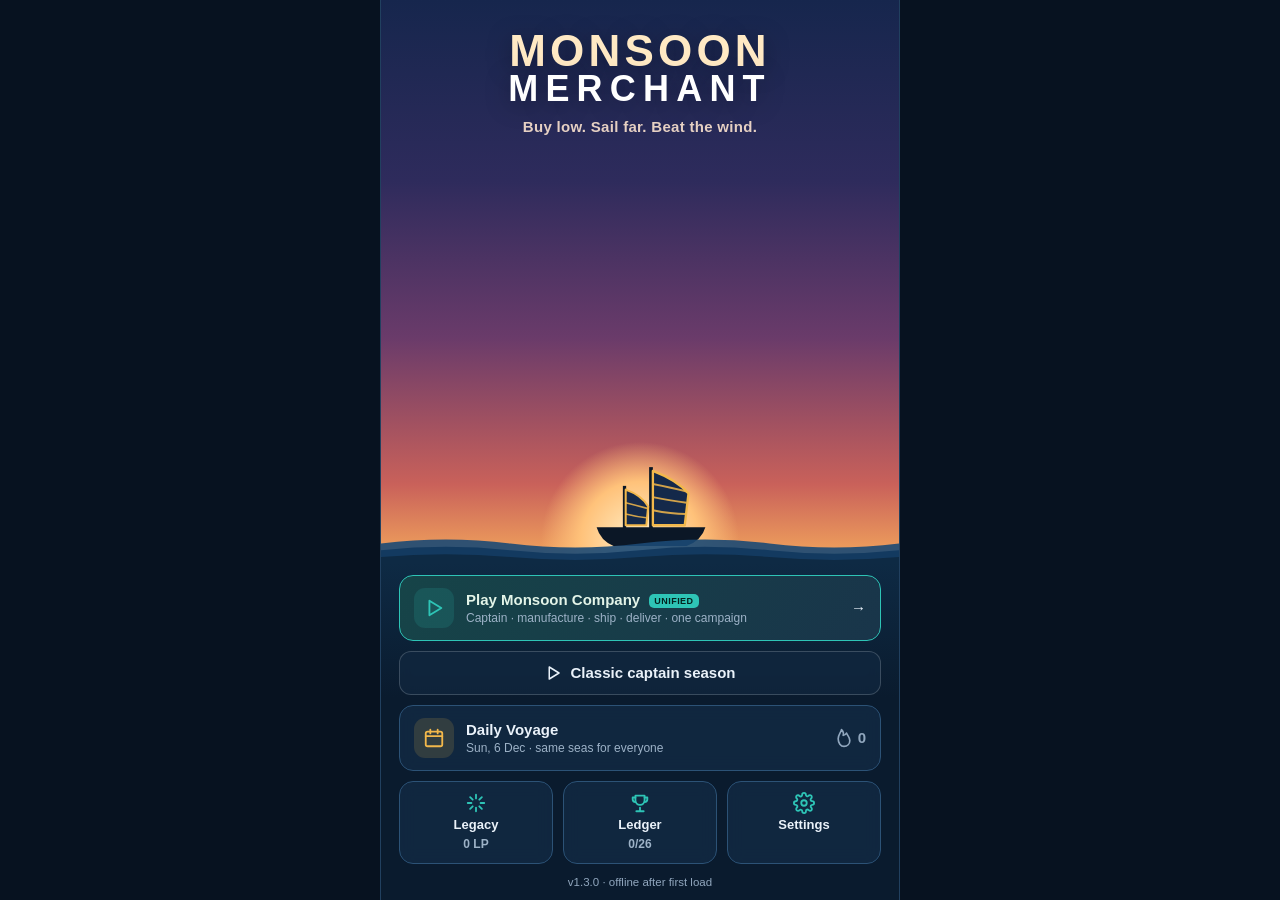
==== commit ae610ce8: "Restore v1.1.0 files overwritten by 80f356c" ====
--- a/index.html
+++ b/index.html
@@ -4,8 +4,34 @@
 <meta charset="utf-8">
 <meta name="viewport" content="width=device-width, initial-scale=1, viewport-fit=cover">
 <title>Monsoon Merchant</title>
-<meta name="description" content="A 16-bit trading game across the monsoon seas of Southeast Asia. Plays offline.">
-<meta name="theme-color" content="#111733">
+<meta name="description" content="Build a trading company across Asia and beyond. Captain your ship alongside parallel sea, air and rail shipments, warehouses and manufacturing in one campaign. Plays offline.">
+<link rel="canonical" href="https://noturboss.github.io/monsoon-merchant/">
+<script type="application/ld+json">
+{
+  "@context": "https://schema.org",
+  "@type": ["VideoGame", "WebApplication"],
+  "@id": "https://noturboss.github.io/monsoon-merchant/#game",
+  "name": "Monsoon Merchant",
+  "url": "https://noturboss.github.io/monsoon-merchant/",
+  "description": "A single-player trading and supply-chain strategy game. Captain your ship while running parallel sea, air and rail shipments, regional warehouses and manufacturing in one shared 60-day campaign. Classic captain challenges are also preserved. Installable for offline play after the first visit.",
+  "image": "https://noturboss.github.io/monsoon-merchant/icon-512.png",
+  "applicationCategory": "GameApplication",
+  "operatingSystem": "Any operating system with a modern web browser",
+  "browserRequirements": "Requires JavaScript. An initial internet connection is required for offline installation.",
+  "gamePlatform": "Web browser",
+  "genre": ["Strategy", "Trading simulation"],
+  "playMode": "https://schema.org/SinglePlayer",
+  "inLanguage": "en",
+  "isAccessibleForFree": true,
+  "offers": {
+    "@type": "Offer",
+    "price": "0",
+    "priceCurrency": "MYR",
+    "url": "https://noturboss.github.io/monsoon-merchant/"
+  }
+}
+</script>
+<meta name="theme-color" content="#0B1A2C">
 <meta name="color-scheme" content="dark">
 <meta name="mobile-web-app-capable" content="yes">
 <meta name="apple-mobile-web-app-capable" content="yes">
@@ -16,15 +42,18 @@
 <link rel="icon" type="image/png" sizes="192x192" href="icon-192.png">
 <link rel="apple-touch-icon" href="apple-touch-icon.png">
 <link rel="stylesheet" href="style.css">
+<link rel="stylesheet" href="company.css">
 </head>
 <body>
-<div id="app"><div id="screen"></div><div id="overlay"></div><div id="toasts"></div></div>
+<div id="app"><div id="screen" tabindex="-1"></div><div id="overlay"></div><div id="toasts" role="status" aria-live="polite" aria-relevant="additions text"></div></div>
 <noscript><p style="padding:24px;color:#fff">Monsoon Merchant needs JavaScript.</p></noscript>
 <script src="engine.js"></script>
 <script src="map.js"></script>
-<script src="art.js"></script>
-<script src="pixel.js"></script>
-<script src="sfx.js"></script>
+<script src="logistics.js"></script>
+<script src="company-world.js"></script>
+<script src="company-actions.js"></script>
+<script src="company-play.js"></script>
+<script src="network-ui.js"></script>
 <script src="ui.js"></script>
 </body>
 </html>
--- a/style.css
+++ b/style.css
@@ -1,541 +1,729 @@
-/* Fonts: Pixelify Sans (c) The Pixelify Sans Project Authors; Silkscreen (c) Jason Kottke (digits only). Both SIL Open Font License 1.1. */
-@font-face{font-family:'Pixelify Sans';font-weight:400;font-display:swap;src:url([data-uri]) format('woff2')}
-@font-face{font-family:'MM Digits';font-weight:400;font-display:swap;size-adjust:78%;unicode-range:U+0030-0039;src:url([data-uri]) format('woff')}
-@font-face{font-family:'Pixelify Sans';font-weight:700;font-display:swap;src:url([data-uri]) format('woff2')}
-@font-face{font-family:'MM Digits';font-weight:700;font-display:swap;size-adjust:78%;unicode-range:U+0030-0039;src:url([data-uri]) format('woff')}
-/* Monsoon Merchant — 16-bit pixel theme. */
+/* Monsoon Merchant — styles */
 :root {
-  --k: #0b0a1a; --ink: #1c1b36; --navy: #23315f; --blue: #31508f; --blue2: #3e80c4; --sky: #6fb7ea; --pale: #b4e6ff;
-  --white: #f6f2e4; --silver: #cfc8b6; --grey: #8d8a99; --slate: #57556b;
-  --teal: #39c3b2; --teal2: #1d7f84; --gold: #ffd65c; --orange: #f4a23c; --rust: #df653a; --red: #c63b3b; --maroon: #7d2232;
-  --pink: #f394b6; --purple: #a062c6; --violet: #5c3d8a; --green: #84cf54; --green2: #3f9142; --sand: #ebc98f; --tan: #c08f58;
-  --text: var(--white); --muted: #b9b4c8; --dim: #8d8a99;
-  --win1: #2b3e86; --win2: #1a275c;
+  --bg0: #071220; --bg1: #0B1A2C; --bg2: #10243A;
+  --card: #132B44; --card2: #18355A; --line: #21405F; --line2: #2C5276;
+  --text: #EAF2FA; --muted: #9DB2C7; --dim: #91A7BE;
+  --teal: #2EC4B6; --teal2: #1A9E92; --gold: #F2B84B; --green: #4FD69C; --red: #FF6B6B; --amber: #FFB347; --sky: #6FB6FF; --violet: #B794F6;
+  --r: 14px; --r-sm: 10px;
   --safe-t: env(safe-area-inset-top, 0px); --safe-b: env(safe-area-inset-bottom, 0px);
-  --px: 2px;
+  --font: -apple-system, BlinkMacSystemFont, "Segoe UI", Roboto, "Helvetica Neue", Arial, sans-serif;
   color-scheme: dark;
 }
-* { box-sizing: border-box; margin: 0; padding: 0; -webkit-tap-highlight-color: transparent; }
-html, body { height: 100%; background: #111733; }
-body {
-  font-family: 'MM Digits', 'Pixelify Sans', ui-monospace, monospace; font-size: 16px; line-height: 1.3; color: var(--text);
-  background: #111733 var(--bgtile) repeat; background-size: 16px 16px; image-rendering: pixelated;
-  overscroll-behavior: none; -webkit-font-smoothing: none; font-smooth: never; -webkit-user-select: none; user-select: none;
-  -webkit-text-size-adjust: 100%;
+* { box-sizing: border-box; }
+html, body { margin: 0; height: 100%; background: var(--bg0); color: var(--text); font-family: var(--font); font-size: 15px; line-height: 1.4; -webkit-text-size-adjust: 100%; }
+body { overscroll-behavior: none; -webkit-tap-highlight-color: transparent; -webkit-user-select: none; user-select: none; -webkit-touch-callout: none; }
+button { font: inherit; color: inherit; background: none; border: 0; padding: 0; cursor: pointer; touch-action: manipulation; text-align: inherit; }
+button:disabled { cursor: default; }
+button:focus-visible, input:focus-visible, select:focus-visible, textarea:focus-visible, [tabindex]:focus-visible { outline: 3px solid var(--gold); outline-offset: 3px; }
+svg { display: block; }
+b, strong { font-weight: 700; }
+h1, h2, h3, h4, p { margin: 0; }
+ul { list-style: none; margin: 0; padding: 0; }
+small { font-size: 12px; }
+textarea { font: inherit; font-size: 16px; }
+.num, b, .g-px, .facts dd { font-variant-numeric: tabular-nums; }
+.pos { color: var(--green); } .neg { color: var(--red); } .warn { color: var(--amber); } .dim { color: var(--dim); }
+
+#app { position: relative; max-width: 520px; height: 100vh; height: 100dvh; margin: 0 auto; overflow: hidden; background: radial-gradient(120% 70% at 50% 0%, #10294A 0%, var(--bg1) 55%, var(--bg0) 100%); }
+@media (min-width: 560px) { #app { border-left: 1px solid var(--line); border-right: 1px solid var(--line); } }
+#screen { height: 100%; }
+.screen { display: flex; flex-direction: column; height: 100%; animation: fadeIn .25s ease; }
+.scroll { flex: 1; min-height: 0; overflow-y: auto; overflow-x: hidden; -webkit-overflow-scrolling: touch; padding: 12px 16px 24px; }
+@keyframes fadeIn { from { opacity: 0; transform: translateY(6px); } to { opacity: 1; transform: none; } }
+
+/* ---------- Buttons ---------- */
+.btn { display: inline-flex; align-items: center; justify-content: center; gap: 8px; min-height: 44px; padding: 10px 16px; border-radius: 12px; background: var(--card2); border: 1px solid var(--line2); font-weight: 650; color: var(--text); transition: transform .08s ease, background .15s ease, opacity .15s; }
+.btn svg { width: 18px; height: 18px; flex: none; }
+.btn:active:not(:disabled) { transform: scale(.97); }
+.btn.primary { background: linear-gradient(180deg, #37D3C4, var(--teal2)); border-color: transparent; color: #04211E; box-shadow: 0 6px 18px rgba(46,196,182,.25); }
+.btn.ghost { background: transparent; }
+.btn.big { width: 100%; min-height: 54px; font-size: 17px; border-radius: 14px; }
+.btn.sm { min-height: 38px; padding: 8px 12px; font-size: 14px; border-radius: 10px; }
+.btn.xs { min-height: 34px; padding: 6px 10px; font-size: 13px; border-radius: 9px; }
+.btn.danger { color: var(--red); border-color: rgba(255,107,107,.35); }
+.btn.danger-fill { background: var(--red); color: #2A0606; border-color: transparent; }
+.btn.on { border-color: var(--teal); color: var(--teal); }
+.btn:disabled { opacity: .38; box-shadow: none; }
+.icon-btn { width: 44px; height: 44px; display: grid; place-items: center; border-radius: 12px; color: var(--muted); }
+.icon-btn svg { width: 22px; height: 22px; }
+.icon-btn:active { background: var(--card); }
+.row-actions { display: flex; gap: 10px; flex-wrap: wrap; margin-top: 12px; }
+.row-actions .btn { flex: 1; }
+.cta { padding: 12px 16px calc(12px + var(--safe-b)); border-top: 1px solid var(--line); background: rgba(7,18,32,.85); backdrop-filter: blur(10px); -webkit-backdrop-filter: blur(10px); }
+.cta.stack { display: flex; flex-direction: column; gap: 10px; }
+.cta.stack .cta-row { margin-top: 0; }
+.cta-row { display: grid; grid-template-columns: 1fr 1fr; gap: 10px; margin-top: 16px; }
+
+/* ---------- Top bar ---------- */
+.topbar { display: flex; align-items: center; gap: 4px; padding: calc(6px + var(--safe-t)) 8px 6px; border-bottom: 1px solid var(--line); background: rgba(7,18,32,.6); }
+.topbar h2 { flex: 1; font-size: 18px; }
+.topbar-right { min-width: 44px; }
+.sec { font-size: 13px; text-transform: uppercase; letter-spacing: .08em; color: var(--muted); margin: 20px 2px 10px; font-weight: 700; display: flex; align-items: baseline; gap: 8px; }
+.sec small { text-transform: none; letter-spacing: 0; font-weight: 500; color: var(--dim); font-size: 12px; }
+section:first-child > .sec { margin-top: 6px; }
+.sub { font-size: 14px; margin: 16px 0 8px; display: flex; align-items: center; gap: 8px; color: var(--muted); }
+.sub small { color: var(--dim); font-weight: 500; }
+.small { font-size: 12.5px; }
+.empty { color: var(--dim); padding: 14px; text-align: center; background: rgba(19,43,68,.5); border-radius: var(--r-sm); }
+.center-note { text-align: center; color: var(--muted); font-size: 13px; margin: 10px 0; }
+.foot-note { color: var(--dim); font-size: 12px; text-align: center; margin: 10px 0 0; }
+
+/* ---------- Title ---------- */
+.title-screen { position: relative; overflow-y: auto; background: #0A1B2E; }
+.title-sky { flex: 1 0 230px; display: flex; flex-direction: column; background: linear-gradient(180deg, #16264D 0%, #2E2B5C 32%, #6A3B6A 60%, #C9615A 86%, #F4A85C 100%); }
+.logo { position: relative; text-align: center; padding: calc(30px + var(--safe-t)) 18px 0; }
+.logo h1 { display: flex; flex-direction: column; font-weight: 900; letter-spacing: .14em; line-height: .95; text-transform: uppercase; text-shadow: 0 4px 24px rgba(0,0,0,.35); }
+.logo h1 span:first-child { font-size: 44px; color: #FFE9C4; }
+.logo h1 span:last-child { font-size: 36px; color: #fff; letter-spacing: .2em; }
+.logo p { margin-top: 10px; color: #FBE3CF; font-weight: 600; letter-spacing: .02em; opacity: .9; }
+.title-scene { position: relative; flex: 1; min-height: 118px; overflow: hidden; }
+.title-scene .sun { position: absolute; left: 50%; bottom: -78px; width: 200px; height: 200px; margin-left: -100px; border-radius: 50%; background: radial-gradient(circle, #FFF0C9 0%, #FFC27A 42%, rgba(255,150,90,0) 70%); }
+.title-scene .title-ship { position: absolute; width: 150px; left: 50%; bottom: 6px; margin-left: -64px; transform-origin: 50% 90%; animation: sail 7s ease-in-out infinite; }
+@keyframes sail { 0%, 100% { transform: translate(0, 0) rotate(-1.5deg); } 50% { transform: translate(-12px, 2px) rotate(1.5deg); } }
+.title-scene .waves { position: absolute; left: 0; right: 0; bottom: -2px; width: 100%; height: 34px; }
+.waves path { animation: bob 6s ease-in-out infinite; }
+.waves .w1 { fill: #1B4A75; opacity: .9; }
+.waves .w2 { fill: #133A60; animation-duration: 7.5s; animation-delay: -2s; }
+.waves .w3 { fill: #0E2A44; animation-duration: 5s; animation-delay: -1s; }
+@keyframes bob { 0%, 100% { transform: translateX(0); } 50% { transform: translateX(-24px); } }
+.title-bottom { flex-shrink: 0; background: linear-gradient(180deg, #0E2A44, #0A1B2E 40%); padding: 12px 18px calc(10px + var(--safe-b)); }
+.title-actions { position: relative; display: flex; flex-direction: column; gap: 10px; }
+.title-actions .btn.cont { flex-direction: column; gap: 0; }
+.title-actions .btn.cont small { font-weight: 600; opacity: .75; font-size: 12.5px; }
+.title-actions .btn.ghost { background: rgba(10,27,46,.55); border-color: rgba(255,255,255,.18); backdrop-filter: blur(6px); -webkit-backdrop-filter: blur(6px); }
+.daily-card { display: flex; align-items: center; gap: 12px; padding: 12px 14px; border-radius: 14px; background: rgba(19,43,68,.78); border: 1px solid var(--line2); backdrop-filter: blur(8px); -webkit-backdrop-filter: blur(8px); }
+.daily-card:active { transform: scale(.98); }
+.dc-l { width: 40px; height: 40px; border-radius: 11px; display: grid; place-items: center; background: rgba(242,184,75,.15); color: var(--gold); flex: none; }
+.dc-l svg { width: 22px; height: 22px; }
+.dc-m { flex: 1; min-width: 0; display: flex; flex-direction: column; }
+.dc-m small { color: var(--muted); }
+.dc-r { display: flex; align-items: center; gap: 4px; color: var(--dim); }
+.dc-r svg { width: 20px; height: 20px; }
+.dc-r.live { color: #FF8A4C; }
+.title-row { display: grid; grid-template-columns: repeat(3, 1fr); gap: 10px; }
+.tile { display: flex; flex-direction: column; align-items: center; gap: 2px; padding: 10px 6px; border-radius: 14px; background: rgba(19,43,68,.78); border: 1px solid var(--line2); backdrop-filter: blur(8px); -webkit-backdrop-filter: blur(8px); text-align: center; }
+.tile svg { width: 22px; height: 22px; color: var(--teal); }
+.tile span { font-size: 13px; font-weight: 650; }
+.tile b { font-size: 12px; color: var(--muted); font-weight: 600; }
+.tile:active { transform: scale(.97); }
+.install, .install-hint, .update { display: flex; align-items: center; gap: 10px; padding: 10px 14px; border-radius: 12px; background: rgba(46,196,182,.14); border: 1px dashed rgba(46,196,182,.5); color: #BFF3EE; font-size: 13.5px; }
+.install svg, .install-hint svg, .update svg { width: 20px; height: 20px; flex: none; }
+.update { background: rgba(242,184,75,.16); border-color: rgba(242,184,75,.6); color: #FFE7B8; }
+.version { position: relative; text-align: center; font-size: 11.5px; color: var(--dim); margin-top: 10px; }
+.title-actions .btn.ghost { background: rgba(19,43,68,.6); }
+
+/* ---------- Setup ---------- */
+.captains { display: flex; flex-direction: column; gap: 10px; }
+.capt { display: flex; gap: 12px; align-items: flex-start; padding: 12px; border-radius: var(--r); background: var(--card); border: 1.5px solid var(--line); }
+.capt.on { border-color: var(--teal); background: linear-gradient(180deg, rgba(46,196,182,.12), rgba(46,196,182,.03)); }
+.capt.locked { opacity: .6; }
+.capt > div { flex: 1; min-width: 0; display: flex; flex-direction: column; gap: 2px; }
+.capt small { color: var(--teal); font-weight: 650; }
+.capt p { color: var(--muted); font-size: 13px; }
+.lockline, .startline { display: flex; align-items: center; gap: 6px; font-size: 12px; color: var(--dim); margin-top: 4px; }
+.lockline svg { width: 14px; height: 14px; }
+.avatar { width: var(--s); height: var(--s); border-radius: 50%; flex: none; display: grid; place-items: center; background: radial-gradient(circle at 35% 30%, color-mix(in srgb, var(--c) 55%, #fff 0%), var(--c)); color: #08131F; box-shadow: inset 0 -3px 0 rgba(0,0,0,.18), 0 0 0 2px rgba(255,255,255,.08); }
+.avatar b { font-size: calc(var(--s) * .36); font-weight: 850; letter-spacing: .02em; }
+.levels { display: grid; grid-template-columns: repeat(6, 1fr); gap: 8px; }
+.lvl { height: 44px; border-radius: 11px; background: var(--card); border: 1.5px solid var(--line); font-weight: 750; display: grid; place-items: center; }
+.lvl svg { width: 16px; height: 16px; color: var(--dim); }
+.lvl.on { border-color: var(--gold); color: var(--gold); background: rgba(242,184,75,.1); }
+.lvl.locked { opacity: .5; }
+.level-desc { margin-top: 12px; padding: 12px 14px; border-radius: var(--r-sm); background: rgba(19,43,68,.6); color: var(--muted); font-size: 13.5px; }
+.level-desc ul { margin: 6px 0 8px; padding-left: 18px; list-style: disc; }
+.level-desc b { color: var(--text); }
+.setup-sum { display: grid; grid-template-columns: repeat(3, 1fr); gap: 8px; margin-top: 18px; }
+.setup-sum div { padding: 10px; border-radius: var(--r-sm); background: var(--card); text-align: center; display: flex; flex-direction: column; }
+.setup-sum small { color: var(--dim); }
+
+/* ---------- HUD ---------- */
+.hud { padding: calc(6px + var(--safe-t)) 12px 8px; background: linear-gradient(180deg, rgba(7,18,32,.96), rgba(11,26,44,.92)); border-bottom: 1px solid var(--line); position: relative; z-index: 2; }
+.hud-r1 { display: flex; align-items: center; gap: 8px; height: 38px; }
+.menu-btn { width: 34px; height: 34px; margin-left: -6px; display: grid; place-items: center; border-radius: 10px; color: var(--muted); flex: none; }
+.menu-btn svg { width: 21px; height: 21px; }
+.menu-btn:active { background: var(--card); }
+.loc { flex: 1; min-width: 0; display: flex; align-items: center; gap: 7px; font-weight: 750; font-size: 16px; }
+.loc > svg { display: none; }
+.loc svg { width: 18px; height: 18px; color: var(--teal); flex: none; }
+.loc span { white-space: nowrap; overflow: hidden; text-overflow: ellipsis; }
+.chip.wind { display: flex; align-items: center; gap: 4px; padding: 4px 9px 4px 6px; border-radius: 999px; background: rgba(111,182,255,.12); color: var(--sky); font-size: 12.5px; white-space: nowrap; }
+.chip.wind .arrow { width: 16px; height: 16px; display: grid; place-items: center; }
+.chip.wind .arrow svg { width: 14px; height: 14px; }
+.chip.wind.ne .arrow { transform: rotate(-135deg); }
+.chip.wind.sw .arrow { transform: rotate(45deg); }
+.chip.wind small { color: var(--muted); font-size: 11px; margin-left: 2px; }
+.day { position: relative; padding: 5px 10px 7px; border-radius: 10px; background: var(--card); border: 1px solid var(--line); font-size: 13px; color: var(--muted); overflow: hidden; white-space: nowrap; }
+.day b { color: var(--text); }
+.day i { position: absolute; left: 0; bottom: 0; height: 3px; background: linear-gradient(90deg, var(--teal), var(--gold)); border-radius: 0 3px 3px 0; }
+.hud-r2 { display: grid; grid-template-columns: 1.15fr .9fr 1.25fr; gap: 6px; margin-top: 6px; }
+.stat { display: flex; align-items: center; gap: 7px; padding: 6px 8px; border-radius: 11px; background: rgba(19,43,68,.7); min-width: 0; }
+.stat > svg { width: 18px; height: 18px; color: var(--dim); flex: none; }
+.stat.cash > svg { color: var(--gold); }
+.stat > div { display: flex; flex-direction: column; min-width: 0; }
+.stat small { font-size: 10.5px; color: var(--dim); text-transform: uppercase; letter-spacing: .05em; white-space: nowrap; overflow: hidden; text-overflow: ellipsis; }
+.stat small em { font-style: normal; text-transform: none; letter-spacing: 0; }
+.stat b { font-size: 14.5px; white-space: nowrap; overflow: hidden; text-overflow: ellipsis; }
+.stat b .dim { font-weight: 500; font-size: 12px; }
+.stat.worth { position: relative; }
+.debt-badge { position: absolute; bottom: -9px; right: 6px; padding: 1px 6px; border-radius: 6px; background: #4A1D27; border: 1px solid rgba(255,107,107,.5); color: #FFB3B3; font-size: 10px; font-weight: 750; white-space: nowrap; }
+@media (max-width: 380px) {
+  .hud { padding-left: 10px; padding-right: 10px; }
+  .stat { padding: 6px 7px; gap: 0; }
+  .stat > svg { display: none; }
+  .stat b { font-size: 13.5px; }
+  .stat small { font-size: 10px; letter-spacing: .03em; }
+  .hud-r2 { grid-template-columns: 1.1fr .85fr 1.15fr; gap: 5px; }
+  .loc { font-size: 15px; }
+  .chip.wind small { display: none; }
+  .day { padding: 5px 8px 7px; font-size: 12.5px; }
+  .goods .good { grid-template-columns: 36px 1fr auto; gap: 10px; padding: 10px; }
+  .gi { width: 36px; height: 36px; }
+  .g-name { font-size: 15px; }
+  .qty { grid-template-columns: 46px 40px 1fr 40px 46px; }
 }
-button { font: inherit; color: inherit; background: none; border: 0; cursor: pointer; }
-button:disabled { cursor: default; }
-ul { list-style: none; }
-b, strong { font-weight: 700; }
-canvas, .ic, .gi, .pt, .sh, img { image-rendering: -webkit-optimize-contrast; image-rendering: pixelated; image-rendering: crisp-edges; }
-canvas, .ic, .gi, .pt, .sh { image-rendering: pixelated; }
-#app { position: fixed; inset: 0; display: flex; flex-direction: column; max-width: 560px; margin: 0 auto; }
-#screen { flex: 1; min-height: 0; display: flex; flex-direction: column; }
-.screen { flex: 1; min-height: 0; display: flex; flex-direction: column; }
-.scroll { flex: 1; min-height: 0; overflow-y: auto; -webkit-overflow-scrolling: touch; padding: 12px 12px 24px; }
-.pos { color: var(--green); } .neg { color: #ff7a6b; } .warn { color: var(--orange); } .dim { color: var(--dim); }
-.small { font-size: 13px; }
-.empty { color: var(--dim); padding: 10px 2px; }
-
-/* ---------- Sprites ---------- */
-.ic, .gi { display: inline-block; flex: none; width: 24px; height: 24px; background: no-repeat center / 100% 100%; vertical-align: middle; }
-.ic.s16 { width: 16px; height: 16px; } .ic.s32, .gi.s32 { width: 36px; height: 36px; }
-.gi.sm { width: 24px; height: 24px; } .gi.xs { width: 18px; height: 18px; }
-.gi { width: 30px; height: 30px; }
-.pt { --s: 48px; display: inline-block; flex: none; width: var(--s); height: var(--s); background: var(--bg, #222) no-repeat center bottom / 100% 100%;
-  border: 2px solid var(--k); box-shadow: inset 0 0 0 2px rgba(255,255,255,.18); }
-.pt { background-color: var(--bg); }
-.sh { display: block; background: no-repeat center / contain; aspect-ratio: var(--w) / var(--h); width: 100%; }
-
-/* ---------- Windows (JRPG frames) ---------- */
-.win, .hud, .tabs, .sheet, .modal, .toast, .port-banner, .shipcard, .fin-card, .contract, .intel, .season-box, .yard-row, .ship-offer, .help-sec,
-.capt, .setup-sum, .daily-card, .tile, .board, .tip, .banner, .end-hero, .chart-card, .lp-card, .lp-hero, .unl, .race, .bounty, .group .toggle-row, .link-row, .muted-box, .install-hint, .update, .goods .good, .cargo li, .achs li, .hist li, .sealog, .voyage-pill, .levels-info, .level-desc {
-  background: linear-gradient(180deg, var(--win1), var(--win2));
-  border: 2px solid var(--k);
-  box-shadow: inset 0 0 0 2px #d9d3c3, inset 0 0 0 4px #0b0a1a, 0 3px 0 rgba(0,0,0,.35);
-  clip-path: polygon(2px 0, calc(100% - 2px) 0, 100% 2px, 100% calc(100% - 2px), calc(100% - 2px) 100%, 2px 100%, 0 calc(100% - 2px), 0 2px);
-}
-.win.plain, .goods .good, .cargo li, .achs li, .hist li, .yard-row, .contract, .unl, .capt, .bounty { box-shadow: inset 0 0 0 2px #6d7fb8, inset 0 0 0 4px #0b0a1a; }
-section { margin-top: 14px; }
-section:first-child { margin-top: 0; }
-.sec { display: flex; align-items: baseline; gap: 8px; font-size: 15px; color: var(--gold); text-transform: uppercase; letter-spacing: .06em; margin: 0 2px 8px; text-shadow: 2px 2px 0 var(--k); }
-.sec small { color: var(--muted); text-transform: none; letter-spacing: 0; font-size: 13px; text-shadow: none; }
-.sub { display: flex; gap: 8px; align-items: baseline; color: var(--gold); font-size: 15px; margin: 14px 2px 8px; text-shadow: 2px 2px 0 var(--k); }
-.sub small { color: var(--muted); font-size: 13px; text-shadow: none; }
-h1, h2, h3 { font-weight: 700; text-shadow: 2px 2px 0 var(--k); }
-
-/* ---------- Buttons ---------- */
-.btn { position: relative; display: inline-flex; align-items: center; justify-content: center; gap: 8px; min-height: 44px; padding: 8px 14px;
-  background: var(--blue2); color: var(--white); border: 2px solid var(--k); font-weight: 700; text-shadow: 1px 1px 0 var(--k);
-  box-shadow: inset 2px 2px 0 rgba(255,255,255,.38), inset -2px -2px 0 rgba(0,0,0,.38), 0 3px 0 var(--k);
-  clip-path: polygon(2px 0, calc(100% - 2px) 0, 100% 2px, 100% calc(100% - 2px), calc(100% - 2px) 100%, 2px 100%, 0 calc(100% - 2px), 0 2px); }
-.btn:active:not(:disabled) { transform: translateY(2px); box-shadow: inset -2px -2px 0 rgba(255,255,255,.25), inset 2px 2px 0 rgba(0,0,0,.45); }
-.btn:disabled { filter: grayscale(.8) brightness(.7); }
-.btn.primary { background: var(--gold); color: var(--k); text-shadow: 1px 1px 0 rgba(255,255,255,.6); }
-.btn.ghost { background: var(--navy); }
-.btn.big { width: 100%; min-height: 54px; font-size: 18px; }
-.btn.sm { min-height: 38px; padding: 6px 10px; font-size: 14px; }
-.btn.xs { min-height: 34px; padding: 4px 8px; font-size: 13px; }
-.btn.danger { color: #ffb0a6; }
-.btn.danger-fill { background: var(--red); }
-.btn.on { background: var(--teal2); }
-.btn small { display: block; font-weight: 400; font-size: 13px; opacity: .85; }
-.icon-btn { width: 44px; height: 44px; display: grid; place-items: center; }
-.icon-btn:active, .menu-btn:active { transform: translateY(2px); }
-.cta { padding: 10px 12px calc(10px + var(--safe-b)); background: rgba(11,10,26,.85); border-top: 2px solid var(--k); }
-.cta.stack { display: flex; flex-direction: column; gap: 10px; }
-.cta-row { display: flex; gap: 10px; } .cta-row .btn { flex: 1; }
-.row-actions { display: flex; flex-wrap: wrap; gap: 10px; margin-top: 12px; }
-.row-actions .btn { flex: 1; }
-
-/* ---------- Top bar ---------- */
-.topbar { display: flex; align-items: center; gap: 6px; padding: calc(6px + var(--safe-t)) 8px 6px; background: var(--navy); border-bottom: 2px solid var(--k); box-shadow: 0 2px 0 #3c4f95 inset; }
-.topbar h2 { flex: 1; font-size: 20px; }
-.topbar-right { min-width: 44px; }
-
-/* ---------- Title ---------- */
-.title-screen { background: #120f2a; }
-.title-top { position: relative; flex: 1; min-height: 200px; display: flex; flex-direction: column; justify-content: flex-start; overflow: hidden; }
-.title-scene { position: absolute; inset: 0; }
-.title-scene canvas { width: 100%; height: 100%; object-fit: cover; object-position: center 70%; display: block; }
-.logo { position: relative; z-index: 1; text-align: center; padding: calc(22px + var(--safe-t)) 12px 0; }
-.logo h1 { display: flex; flex-direction: column; line-height: .95; }
-.logo h1 span { font-size: 46px; letter-spacing: .03em; color: var(--gold); text-shadow: 3px 0 0 var(--k), -3px 0 0 var(--k), 0 3px 0 var(--k), 0 -3px 0 var(--k), 4px 6px 0 var(--maroon), 4px 7px 0 var(--k); }
-.logo h1 span:last-child { font-size: 38px; color: var(--white); text-shadow: 3px 0 0 var(--k), -3px 0 0 var(--k), 0 3px 0 var(--k), 0 -3px 0 var(--k), 4px 6px 0 var(--violet), 4px 7px 0 var(--k); }
-.logo p { margin-top: 12px; color: var(--white); text-shadow: 2px 2px 0 var(--k); font-size: 15px; }
-.title-bottom { padding: 10px 12px calc(8px + var(--safe-b)); background: rgba(11,10,26,.92); border-top: 2px solid var(--k); box-shadow: 0 -2px 0 #3c4f95; }
-.title-actions { display: flex; flex-direction: column; gap: 10px; }
-.title-actions > .btn { width: 100%; }
-.btn.cont { flex-direction: column; text-align: center; }
-.daily-card { display: flex; align-items: center; gap: 12px; padding: 10px 14px; text-align: left; }
-.daily-card .dc-m { flex: 1; display: flex; flex-direction: column; }
-.daily-card .dc-m small { color: var(--muted); font-size: 13px; }
-.daily-card .dc-r { display: flex; align-items: center; gap: 4px; font-size: 20px; opacity: .45; }
-.daily-card .dc-r.live { opacity: 1; color: var(--orange); }
-.title-row { display: grid; grid-template-columns: repeat(3, 1fr); gap: 8px; }
-.tile { display: flex; flex-direction: column; align-items: center; gap: 2px; padding: 10px 4px; }
-.tile span { font-size: 14px; } .tile b { font-size: 12px; color: var(--gold); }
-.install { width: 100%; }
-.install-hint { display: flex; align-items: center; gap: 10px; padding: 10px 12px; font-size: 13px; color: var(--muted); }
-.update { display: flex; align-items: center; gap: 10px; padding: 12px; width: 100%; text-align: left; color: var(--gold); animation: blink 1.2s steps(2) infinite; }
-@keyframes blink { 50% { filter: brightness(1.35); } }
-.version { text-align: center; font-size: 12px; color: var(--dim); margin-top: 8px; }
-
-/* ---------- Setup ---------- */
-.captains { display: flex; flex-direction: column; gap: 8px; }
-.capt { display: flex; align-items: flex-start; gap: 12px; padding: 10px; text-align: left; }
-.capt > div { flex: 1; display: flex; flex-direction: column; gap: 2px; }
-.capt small { color: var(--gold); font-size: 13px; }
-.capt p { color: var(--muted); font-size: 13px; }
-.capt.on { background: linear-gradient(180deg, #2f6a8a, #1d3f66); box-shadow: inset 0 0 0 2px var(--gold), inset 0 0 0 4px var(--k); }
-.capt.locked { opacity: .65; }
-.capt.locked .pt { filter: grayscale(1) brightness(.6); }
-.lockline, .startline { display: flex; align-items: center; gap: 4px; font-size: 12px; color: var(--dim); margin-top: 2px; }
-.lockline .ic { width: 16px; height: 16px; }
-.levels { display: grid; grid-template-columns: repeat(6, 1fr); gap: 6px; }
-.lvl { min-height: 42px; display: grid; place-items: center; font-size: 18px; font-weight: 700; background: var(--navy); border: 2px solid var(--k); box-shadow: inset 2px 2px 0 rgba(255,255,255,.2), inset -2px -2px 0 rgba(0,0,0,.4); }
-.lvl.on { background: var(--gold); color: var(--k); }
-.lvl.locked { opacity: .5; }
-.lvl .ic { width: 18px; height: 18px; }
-.level-desc { margin-top: 10px; padding: 12px; font-size: 14px; color: var(--muted); }
-.level-desc ul { margin: 6px 0 6px 18px; list-style: square; }
-.level-desc b { color: var(--text); }
-.setup-sum { display: grid; grid-template-columns: repeat(3, 1fr); padding: 12px; gap: 6px; }
-.setup-sum div { display: flex; flex-direction: column; }
-.setup-sum small { color: var(--muted); font-size: 12px; }
-
-/* ---------- HUD & tabs ---------- */
-.hud { position: relative; z-index: 2; padding: calc(4px + var(--safe-t)) 8px 6px; box-shadow: inset 0 -2px 0 #6d7fb8, 0 3px 0 rgba(0,0,0,.4); clip-path: none; border-width: 0 0 2px; }
-.hud-r1 { display: flex; align-items: center; gap: 6px; }
-.menu-btn { width: 40px; height: 40px; display: grid; place-items: center; }
-.loc { flex: 1; min-width: 0; display: flex; align-items: center; gap: 6px; font-weight: 700; font-size: 16px; }
-.loc span { white-space: nowrap; overflow: hidden; text-overflow: ellipsis; }
-.chip.wind { display: flex; align-items: center; gap: 3px; padding: 3px 7px; background: var(--k); border: 2px solid var(--teal2); color: var(--pale); font-size: 13px; }
-.chip.wind .ic { width: 18px; height: 18px; }
-.chip.wind small { color: var(--muted); }
-.day { display: flex; flex-direction: column; align-items: stretch; gap: 3px; padding: 3px 6px; background: var(--k); border: 2px solid var(--blue); font-size: 13px; min-width: 76px; }
-.day i { display: block; height: 4px; background: var(--gold); box-shadow: 2px 0 0 var(--k); }
-.hud-r2 { display: grid; grid-template-columns: 1.15fr .8fr 1.15fr; gap: 6px; margin-top: 6px; }
-.stat { position: relative; display: flex; align-items: center; gap: 5px; padding: 4px 6px; background: rgba(11,10,26,.55); border: 2px solid var(--k); min-width: 0; }
-.stat > div { display: flex; flex-direction: column; min-width: 0; }
-.stat small { font-size: 11px; color: var(--muted); line-height: 1; }
-.stat b { font-size: 15px; white-space: nowrap; overflow: hidden; text-overflow: ellipsis; line-height: 1.15; }
-.stat .ic { width: 20px; height: 20px; }
-.stat.cash b { color: var(--gold); }
-.debt-badge { position: absolute; right: -2px; bottom: -10px; font-size: 10px; padding: 0 4px; background: var(--red); border: 2px solid var(--k); white-space: nowrap; }
-.rivalbar { display: flex; align-items: center; gap: 6px; width: 100%; margin-top: 6px; padding: 2px 6px 2px 2px; background: rgba(11,10,26,.55); border: 2px solid var(--k); font-size: 13px; text-align: left; }
-.rivalbar .pt { border-width: 1px; box-shadow: none; }
-.rivalbar span { flex: 1; color: var(--muted); white-space: nowrap; overflow: hidden; text-overflow: ellipsis; }
-.rivalbar span b { color: #ff8f7a; }
-.rivalbar em { font-style: normal; font-weight: 700; white-space: nowrap; }
-.rivalbar.ahead em { color: var(--green); } .rivalbar.behind em { color: #ff7a6b; }
-.tabs { display: grid; grid-template-columns: repeat(4, 1fr); padding: 4px 4px calc(4px + var(--safe-b)); clip-path: none; border-width: 2px 0 0; box-shadow: inset 0 2px 0 #6d7fb8; }
-.tab { position: relative; display: flex; flex-direction: column; align-items: center; gap: 2px; padding: 6px 0 4px; font-size: 13px; color: var(--muted); }
-.tab .ic { width: 28px; height: 28px; filter: grayscale(.6) brightness(.8); }
-.tab.on { color: var(--gold); }
-.tab.on .ic { filter: none; animation: hop .5s steps(2) 1; }
-.tab.on::before { content: ''; position: absolute; left: 50%; top: -2px; width: 0; height: 0; transform: translateX(-50%); border: 6px solid transparent; border-top-color: var(--gold); }
-@keyframes hop { 50% { transform: translateY(-3px); } }
-.tab .dot { position: absolute; top: 4px; right: 26%; width: 8px; height: 8px; background: var(--red); border: 2px solid var(--k); }
-
-/* ---------- Market ---------- */
-.port-banner { padding: 4px; }
-.pb-art { position: relative; height: 104px; background: #31508f no-repeat center bottom / cover; image-rendering: pixelated; border: 2px solid var(--k); }
-.pb-name { position: absolute; left: 6px; top: 6px; display: flex; align-items: center; gap: 6px; padding: 2px 8px; background: rgba(11,10,26,.82); border: 2px solid var(--k); box-shadow: inset 0 0 0 2px #d9d3c3; }
-.pb-name h2 { font-size: 20px; }
-.cc { font-size: 11px; padding: 0 4px; background: var(--slate); border: 1px solid var(--k); }
-.pb-body { padding: 8px 8px 6px; }
-.pb-fac { display: flex; gap: 10px; float: right; }
-.fac { display: inline-flex; align-items: center; gap: 3px; font-size: 12px; color: var(--muted); }
-.fac .ic { width: 18px; height: 18px; }
-.pb-body p { font-size: 14px; color: var(--muted); }
-.profile { display: flex; flex-wrap: wrap; align-items: center; gap: 4px 6px; margin-top: 8px; clear: both; }
-.profile .lab { font-size: 11px; color: var(--dim); text-transform: uppercase; letter-spacing: .05em; margin-left: 2px; }
-.mini { display: inline-flex; align-items: center; gap: 3px; padding: 1px 6px 1px 2px; background: rgba(11,10,26,.6); border: 2px solid var(--k); font-size: 13px; }
-.mini .gi { width: 18px; height: 18px; }
-.banner { display: flex; align-items: center; gap: 10px; padding: 10px 12px; margin-top: 10px; font-size: 14px; }
-.banner.warn { background: linear-gradient(180deg, #7a4a1a, #4a2a10); }
-.banner.end { flex-wrap: wrap; background: linear-gradient(180deg, #2f6a3a, #1d3f24); }
-.banner.end p { flex: 1; min-width: 60%; }
-.events { display: flex; flex-direction: column; gap: 6px; margin-top: 10px; }
-.evline { display: flex; align-items: center; gap: 8px; padding: 6px 10px; font-size: 14px; background: rgba(11,10,26,.6); border: 2px solid var(--k); border-left-width: 6px; }
-.evline span { flex: 1; } .evline small { color: var(--muted); font-size: 12px; white-space: nowrap; }
-.evline.shortage, .evline.boom { border-left-color: var(--green); }
-.evline.glut, .evline.bust { border-left-color: var(--red); }
-.evline.squeeze, .evline.dump { border-left-color: var(--orange); }
-.goods { display: flex; flex-direction: column; gap: 6px; margin-top: 12px; }
-.goods .good { width: 100%; display: flex; align-items: center; gap: 10px; padding: 8px 10px 8px 8px; text-align: left; }
-.goods .good:active { transform: translateY(2px); }
-.g-main { flex: 1; min-width: 0; display: flex; flex-direction: column; gap: 2px; }
-.g-name { display: flex; flex-wrap: wrap; align-items: center; gap: 4px 6px; font-weight: 700; font-size: 16px; }
-.vs { font-size: 12px; padding: 0 4px; border: 2px solid var(--k); font-weight: 700; }
-.vs.cheap { background: var(--green2); } .vs.dear { background: #9a6a12; color: var(--gold); } .vs.flat { background: var(--slate); }
-.evtag { font-size: 11px; padding: 0 4px; border: 2px solid var(--k); text-transform: uppercase; }
-.evtag.shortage, .evtag.boom { background: var(--green2); } .evtag.glut, .evtag.bust { background: var(--maroon); } .evtag.squeeze, .evtag.dump { background: #8a4a12; }
-.perish .ic { width: 16px; height: 16px; }
-.holdline, .best { font-size: 13px; color: var(--muted); }
+
+/* ---------- Tabs ---------- */
+.tabs { display: grid; grid-template-columns: repeat(4, 1fr); padding: 4px 6px calc(4px + var(--safe-b)); background: rgba(7,18,32,.96); border-top: 1px solid var(--line); position: relative; z-index: 2; }
+.tab { position: relative; display: flex; flex-direction: column; align-items: center; gap: 2px; padding: 7px 0 6px; color: var(--dim); font-size: 11.5px; font-weight: 650; border-radius: 12px; }
+.tab svg { width: 23px; height: 23px; }
+.tab.on { color: var(--teal); }
+.tab.on::before { content: ''; position: absolute; top: 0; left: 30%; right: 30%; height: 3px; border-radius: 0 0 3px 3px; background: var(--teal); }
+.tab .dot { position: absolute; top: 6px; left: calc(50% + 8px); width: 8px; height: 8px; border-radius: 50%; background: var(--gold); box-shadow: 0 0 0 2px var(--bg0); }
+
+/* ---------- Port banner & market ---------- */
+.port-banner { padding: 4px 2px 6px; }
+.pb-top { display: flex; align-items: center; gap: 8px; flex-wrap: wrap; }
+.pb-top h2 { font-size: 22px; letter-spacing: -.01em; }
+.cc { font-size: 11px; font-weight: 750; letter-spacing: .06em; padding: 2px 6px; border-radius: 6px; background: var(--card2); color: var(--muted); }
+.fac { display: inline-flex; align-items: center; gap: 4px; font-size: 12px; color: var(--muted); }
+.fac svg { width: 14px; height: 14px; }
+.port-banner > p { color: var(--muted); font-size: 13.5px; margin-top: 4px; }
+.profile { display: flex; flex-wrap: wrap; align-items: center; gap: 6px; margin-top: 8px; }
+.profile .lab { font-size: 11px; text-transform: uppercase; letter-spacing: .06em; color: var(--dim); margin-right: 2px; }
+.profile .lab:not(:first-child) { margin-left: 6px; }
+.mini { font-size: 12px; padding: 2px 8px; border-radius: 999px; background: color-mix(in srgb, var(--c) 16%, transparent); color: var(--c); font-weight: 650; }
+.events { display: flex; flex-direction: column; gap: 6px; margin: 10px 0 4px; }
+.evline { display: flex; align-items: center; gap: 8px; padding: 8px 10px; border-radius: 10px; font-size: 13px; }
+.evline svg { width: 16px; height: 16px; flex: none; }
+.evline span { flex: 1; }
+.evline small { color: inherit; opacity: .75; white-space: nowrap; }
+.evline.shortage, .evline.boom { background: rgba(79,214,156,.12); color: #A9F0CF; }
+.evline.glut, .evline.bust { background: rgba(255,179,71,.12); color: #FFD9A3; }
+.goods { display: flex; flex-direction: column; gap: 8px; margin-top: 12px; }
+.goods .good { width: 100%; display: grid; grid-template-columns: 40px 1fr auto; align-items: center; gap: 12px; padding: 11px 12px; border-radius: var(--r); background: var(--card); border: 1px solid var(--line); transition: transform .08s; }
+.goods .good:active { transform: scale(.985); background: var(--card2); }
+.gi { width: 40px; height: 40px; border-radius: 12px; display: grid; place-items: center; background: color-mix(in srgb, var(--c) 16%, #0B1A2C); color: var(--c); flex: none; }
+.gi svg { width: 24px; height: 24px; }
+.gi.sm { width: 32px; height: 32px; border-radius: 10px; } .gi.sm svg { width: 19px; height: 19px; }
+.gi.xs { width: 22px; height: 22px; border-radius: 7px; display: inline-grid; vertical-align: middle; margin-right: 6px; } .gi.xs svg { width: 14px; height: 14px; }
+.g-main { min-width: 0; display: flex; flex-direction: column; gap: 3px; }
+.g-name { display: flex; align-items: center; gap: 6px; font-weight: 700; font-size: 15.5px; flex-wrap: wrap; }
+.vs { font-size: 11.5px; font-weight: 750; padding: 1px 6px; border-radius: 6px; }
+.vs.cheap { background: rgba(79,214,156,.16); color: var(--green); }
+.vs.dear { background: rgba(242,184,75,.16); color: var(--gold); }
+.vs.flat { background: rgba(157,178,199,.12); color: var(--muted); }
+.evtag { font-size: 10.5px; font-weight: 800; text-transform: uppercase; letter-spacing: .05em; padding: 1px 6px; border-radius: 6px; }
+.evtag.shortage, .evtag.boom { background: var(--green); color: #052A1C; }
+.evtag.glut, .evtag.bust { background: var(--amber); color: #2A1802; }
+.perish svg { width: 14px; height: 14px; color: var(--amber); }
+.holdline, .best { font-size: 12.5px; color: var(--muted); white-space: nowrap; overflow: hidden; text-overflow: ellipsis; }
 .holdline b { color: var(--text); }
-.best i, .lohi i, .sub i, .facts i { font-style: normal; font-size: 11px; padding: 0 3px; border: 1px solid var(--k); }
-i.fresh { background: var(--green2); } i.aging { background: #8a6a12; } i.stale { background: var(--maroon); }
-.g-px { display: grid; grid-template-columns: auto auto; gap: 8px; text-align: right; }
-.g-px div { display: flex; flex-direction: column; }
-.g-px small { font-size: 11px; color: var(--muted); }
+.best i, .facts i, .lohi i, .sub i, .ptable i { font-style: normal; font-size: 11px; padding: 0 5px; border-radius: 5px; margin-left: 2px; }
+i.fresh { background: rgba(79,214,156,.14); color: var(--green); }
+i.aging { background: rgba(255,179,71,.14); color: var(--amber); }
+i.stale { background: rgba(255,107,107,.14); color: var(--red); }
+.g-px { display: flex; flex-direction: column; gap: 2px; text-align: right; }
+.g-px div { display: flex; align-items: baseline; justify-content: flex-end; gap: 6px; }
+.g-px small { font-size: 10.5px; color: var(--dim); text-transform: uppercase; letter-spacing: .05em; }
 .g-px b { font-size: 15px; }
-.g-px div:first-child b { color: var(--gold); }
-.foot-note { margin-top: 10px; text-align: center; font-size: 12px; color: var(--dim); }
-.tip { position: relative; display: flex; align-items: flex-start; gap: 10px; padding: 10px 12px; margin-bottom: 10px; font-size: 14px; background: linear-gradient(180deg, #4a3a7a, #2a1f52); }
-.tip p { flex: 1; color: var(--white); }
-.tip-ok { align-self: center; padding: 4px 8px; background: var(--gold); color: var(--k); border: 2px solid var(--k); font-weight: 700; font-size: 13px; }
+.g-px div:last-child b { color: var(--muted); font-weight: 600; }
+.banner { display: flex; align-items: center; gap: 10px; padding: 12px; border-radius: var(--r); margin-top: 10px; flex-wrap: wrap; }
+.banner svg { width: 20px; height: 20px; flex: none; }
+.banner p { flex: 1; font-size: 13.5px; min-width: 60%; }
+.banner.warn { background: rgba(255,179,71,.12); color: #FFDDAE; }
+.banner.end { background: linear-gradient(135deg, rgba(242,184,75,.18), rgba(46,196,182,.12)); border: 1px solid rgba(242,184,75,.4); }
+.banner.end .btn { width: 100%; }
+.tip { display: flex; gap: 10px; align-items: flex-start; padding: 12px; margin: 8px 0; border-radius: var(--r); background: rgba(111,182,255,.1); border: 1px solid rgba(111,182,255,.28); color: #D3E8FF; font-size: 13.5px; flex-wrap: wrap; }
+.tip > svg { width: 18px; height: 18px; flex: none; margin-top: 1px; color: var(--sky); }
+.tip p { flex: 1; min-width: 70%; }
+.tip-ok { margin-left: auto; padding: 6px 12px; border-radius: 8px; background: rgba(111,182,255,.18); font-size: 13px; font-weight: 650; }
 
 /* ---------- Map ---------- */
-.map-box { position: relative; }
-.pxmap { position: relative; width: 100%; aspect-ratio: 200 / 297; border: 2px solid var(--k); box-shadow: 0 0 0 2px #d9d3c3, 0 0 0 4px var(--k); background: #31508f; overflow: hidden; touch-action: manipulation; }
-.pxmap canvas { position: absolute; inset: 0; width: 100%; height: 100%; display: block; }
-.map-labels { position: absolute; inset: 0; pointer-events: none; }
-.lbl { position: absolute; transform: translate(-50%, 7px); font-size: 12px; font-weight: 700; color: var(--white); padding: 0 3px; background: rgba(11,10,26,.75); border: 1px solid var(--k); white-space: nowrap; }
-.lbl.end { transform: translate(calc(-100% - 8px), -50%); } .lbl.start { transform: translate(8px, -50%); }
-.lbl.here { color: var(--gold); } .lbl.locked { color: var(--dim); } .lbl.sel { background: var(--gold); color: var(--k); }
-.map-legend { display: flex; flex-wrap: wrap; gap: 4px 12px; margin-top: 10px; font-size: 12px; color: var(--muted); }
-.map-legend span { display: inline-flex; align-items: center; gap: 4px; }
-.map-legend .ic { width: 16px; height: 16px; }
-.windnote { flex-basis: 100%; }
-.center-note { text-align: center; color: var(--muted); font-size: 14px; margin-top: 10px; }
-.board { padding: 10px 10px 6px; margin-top: 12px; }
-.board ul { display: flex; flex-direction: column; }
-.board li { display: grid; grid-template-columns: auto 1fr; grid-template-rows: auto auto; column-gap: 8px; padding: 6px 0; border-top: 2px dotted #31508f; font-size: 13px; }
-.board li:first-child { border-top: 0; }
-.board li .gi { grid-row: span 2; align-self: center; }
-.lohi { display: flex; flex-wrap: wrap; gap: 2px 12px; color: var(--muted); }
-.lohi em { font-style: normal; color: var(--text); font-weight: 700; }
+.map-box { position: relative; margin: 6px -6px 0; border-radius: 18px; overflow: hidden; border: 1px solid var(--line); background: #0A1B2E; }
+.map { width: 100%; height: auto; touch-action: manipulation; }
+.map .land path { fill: url(#landG); stroke: #3D6080; stroke-width: 1.1; }
+.map .lanes line { stroke: #3A6488; stroke-dasharray: 2 5; opacity: .55; }
+.map .streaks path { stroke: rgba(170,210,240,.22); stroke-width: 1.6; stroke-linecap: round; stroke-dasharray: 9 40; fill: none; animation: flow 3s linear infinite; }
+.map .streaks.still path { animation: none; }
+@keyframes flow { to { stroke-dashoffset: -49; } }
+.map .port .dot { fill: #0B1A2C; stroke: var(--teal); }
+.map .port text { fill: #EAF2FA; font-weight: 650; paint-order: stroke; stroke: #0A1B2E; stroke-linejoin: round; font-family: var(--font); }
+.map .port.here .dot { fill: var(--gold); stroke: #FFF3D6; }
+.map .port.here text { fill: var(--gold); }
+.map .port.sel .dot { fill: var(--teal); stroke: #fff; }
+.map .port.locked .dot { stroke: #4A6580; }
+.map .port.locked text { fill: #6C86A0; font-weight: 500; }
+.map .port .pulse { fill: rgba(242,184,75,.35); transform-box: fill-box; transform-origin: center; animation: pulse 2.2s ease-out infinite; }
+@keyframes pulse { from { transform: scale(.5); opacity: .9; } to { transform: scale(1.6); opacity: 0; } }
+.map .port .ring { fill: none; stroke: var(--violet); stroke-dasharray: 3 3; }
+.map .route { fill: none; stroke: var(--gold); stroke-linecap: round; animation: dash 1.2s linear infinite; }
+.map .route-glow { fill: none; stroke: rgba(242,184,75,.16); stroke-linecap: round; stroke-linejoin: round; }
+@keyframes dash { to { stroke-dashoffset: var(--off, -30px); } }
+.map .ship-mk .hull { fill: #F3F7FB; stroke: #0A1B2E; stroke-width: 1.4; }
+.map .ship-mk .sail { fill: var(--gold); stroke: #0A1B2E; stroke-width: 1; }
+.map-legend { display: flex; flex-wrap: wrap; gap: 6px 12px; padding: 8px 12px 10px; font-size: 11.5px; color: var(--muted); background: rgba(7,18,32,.75); border-top: 1px solid var(--line); }
+.map-legend span { display: inline-flex; align-items: center; gap: 5px; }
+.lg { width: 10px; height: 10px; border-radius: 50%; display: inline-block; }
+.lg.here { background: var(--gold); } .lg.dest { border: 2px dashed var(--violet); } .lg.lane { width: 14px; height: 0; border-top: 2px dotted #3A6488; border-radius: 0; }
+.windnote { width: 100%; color: var(--sky); }
+.windnote svg { width: 14px; height: 14px; }
+.destinations ul { display: grid; gap: 8px; }
+.destination { display: flex; flex-direction: column; gap: 3px; width: 100%; min-height: 52px; padding: 10px 12px; border: 1px solid var(--line2); border-radius: 12px; background: var(--card); }
+.destination small { color: var(--muted); }
+.destination:active { background: var(--card2); }
+.board ul { display: flex; flex-direction: column; gap: 6px; }
+.board li { display: grid; grid-template-columns: 32px 1fr; grid-template-rows: auto auto; column-gap: 10px; align-items: center; padding: 8px 10px; border-radius: 12px; background: var(--card); }
+.board li .gi { grid-row: span 2; }
+.board li > b { font-size: 14px; }
+.lohi { display: flex; flex-wrap: wrap; gap: 4px 12px; font-size: 12.5px; color: var(--muted); }
+.lohi em { font-style: normal; color: var(--text); font-weight: 650; }
 
 /* ---------- Ship ---------- */
-.shipcard { padding: 4px 4px 10px; }
-.ship-scene { border: 2px solid var(--k); }
-.ship-scene canvas, .ev-scene canvas, .sea-scene canvas { display: block; width: 100%; height: auto; aspect-ratio: 160 / 96; }
-.ship-scene canvas { aspect-ratio: 160 / 70; object-fit: cover; object-position: 0 100%; }
-.sc-top { padding: 8px 8px 0; }
-.sc-top h3 { font-size: 20px; } .sc-top p { color: var(--muted); font-size: 14px; }
-.sc-stats { display: grid; grid-template-columns: repeat(4, 1fr); gap: 6px; padding: 8px; }
-.sc-stats div { display: flex; flex-direction: column; padding: 4px 6px; background: rgba(11,10,26,.55); border: 2px solid var(--k); }
-.sc-stats small { font-size: 11px; color: var(--muted); }
-.sc-stats b { font-size: 14px; }
-.cond { padding: 0 8px; }
-.cond-top { display: flex; justify-content: space-between; font-size: 14px; }
-.bar { height: 12px; margin-top: 4px; background: var(--k); border: 2px solid var(--k); }
-.bar i { display: block; height: 100%; background: repeating-linear-gradient(90deg, currentColor 0 6px, transparent 6px 8px); }
-.bar i.pos { color: var(--green); } .bar i.warn { color: var(--orange); } .bar i.neg { color: var(--red); }
-.cond p { margin-top: 4px; }
-.ups { display: flex; flex-wrap: wrap; gap: 6px; padding: 10px 8px 0; }
-.up { display: inline-flex; align-items: center; gap: 4px; padding: 2px 6px 2px 2px; font-size: 12px; color: var(--dim); background: rgba(11,10,26,.5); border: 2px solid var(--k); }
-.up .ic { width: 16px; height: 16px; }
-.up.on { color: var(--green); }
+.shipcard { padding: 14px; border-radius: 18px; background: linear-gradient(160deg, var(--card2), var(--card)); border: 1px solid var(--line2); }
+.sc-top { display: flex; gap: 14px; align-items: center; }
+.sc-art { width: 92px; color: #CFE0F0; flex: none; }
+.sc-top h3 { font-size: 18px; }
+.sc-top p { color: var(--muted); font-size: 13px; }
+.sc-stats { display: grid; grid-template-columns: repeat(4, 1fr); gap: 6px; margin-top: 12px; }
+.sc-stats div { display: flex; flex-direction: column; padding: 8px; border-radius: 10px; background: rgba(7,18,32,.35); }
+.sc-stats small { color: var(--dim); font-size: 11px; }
+.sc-stats b { font-size: 13.5px; }
+.cond { margin-top: 12px; }
+.cond-top { display: flex; justify-content: space-between; font-size: 13px; color: var(--muted); margin-bottom: 6px; }
+.bar { height: 8px; border-radius: 99px; background: rgba(7,18,32,.6); overflow: hidden; }
+.bar i { display: block; height: 100%; border-radius: 99px; }
+.bar i.pos { background: var(--green); } .bar i.warn { background: var(--amber); } .bar i.neg { background: var(--red); }
+.ups { display: flex; flex-wrap: wrap; gap: 6px; margin-top: 12px; }
+.up { display: inline-flex; align-items: center; gap: 5px; font-size: 12px; padding: 4px 9px; border-radius: 999px; background: rgba(7,18,32,.4); color: var(--dim); }
+.up svg { width: 13px; height: 13px; }
+.up.on { color: var(--green); background: rgba(79,214,156,.12); }
 .cargo { display: flex; flex-direction: column; gap: 6px; }
-.cargo li { display: flex; align-items: center; gap: 10px; padding: 8px 10px; }
-.cargo li > div { flex: 1; display: flex; flex-direction: column; }
-.cargo small { color: var(--muted); font-size: 13px; }
-.cv { color: var(--gold); }
-.muted-box { display: flex; align-items: center; gap: 10px; padding: 12px; color: var(--muted); font-size: 14px; }
-.yard-row { display: flex; align-items: center; gap: 10px; padding: 10px; margin-bottom: 6px; }
-.yard-row > div { flex: 1; display: flex; flex-direction: column; }
-.yard-row small { color: var(--muted); font-size: 13px; }
-.ship-offer { display: grid; grid-template-columns: 96px 1fr; grid-template-rows: auto auto; gap: 6px 10px; align-items: center; padding: 10px; margin-bottom: 6px; }
-.ship-offer .sh { grid-row: span 2; width: 96px; }
-.so-main { display: flex; flex-direction: column; gap: 2px; }
-.so-main small { color: var(--muted); font-size: 13px; }
-.so-stats { display: flex; flex-wrap: wrap; gap: 4px; }
-.so-stats span { font-size: 11px; padding: 0 4px; background: rgba(11,10,26,.6); border: 1px solid var(--k); }
-.ship-offer .btn { justify-self: start; }
+.cargo li { display: flex; align-items: center; gap: 10px; padding: 10px; border-radius: 12px; background: var(--card); }
+.cargo li > div { flex: 1; display: flex; flex-direction: column; min-width: 0; }
+.cargo small { color: var(--muted); }
+.cargo .cv { font-size: 14px; }
+.muted-box { display: flex; gap: 10px; align-items: center; padding: 12px; margin-top: 16px; border-radius: var(--r); background: rgba(19,43,68,.5); color: var(--muted); font-size: 13.5px; }
+.muted-box svg { width: 20px; height: 20px; flex: none; }
+.yard-row, .ship-offer, .intel { display: flex; align-items: center; gap: 12px; padding: 12px; border-radius: var(--r); background: var(--card); border: 1px solid var(--line); margin-bottom: 8px; }
+.yard-row > div, .intel > div { flex: 1; display: flex; flex-direction: column; min-width: 0; }
+.yard-row small, .intel small { color: var(--muted); }
+.so-main { flex: 1; min-width: 0; display: flex; flex-direction: column; gap: 2px; }
+.so-main small { color: var(--muted); }
+.so-stats { display: flex; flex-wrap: wrap; gap: 4px 10px; font-size: 12px; color: var(--sky); margin-top: 2px; }
 
 /* ---------- Office ---------- */
-.bounties { display: flex; flex-direction: column; gap: 6px; }
-.bounty { display: flex; align-items: center; gap: 10px; padding: 8px 10px; }
-.bounty > div { flex: 1; display: flex; flex-direction: column; gap: 2px; }
-.bounty b { font-size: 14px; } .bounty small { color: var(--muted); font-size: 12px; }
-.bounty .lp { font-weight: 700; color: var(--purple); background: var(--k); padding: 1px 5px; border: 2px solid var(--violet); font-size: 13px; }
-.bounty.done { background: linear-gradient(180deg, #2f6a3a, #1d3f24); } .bounty.done .lp { color: var(--green); border-color: var(--green2); }
-.bounty.failed { opacity: .55; } .bounty.failed b { text-decoration: line-through; }
-.race { padding: 10px; }
-.race.behind { background: linear-gradient(180deg, #5a2236, #2c1222); } .race.ahead { background: linear-gradient(180deg, #24506a, #142b44); }
-.race-top { display: flex; align-items: center; gap: 10px; }
-.race-top > div { flex: 1; display: flex; flex-direction: column; }
-.race-top small { color: var(--muted); font-size: 13px; }
-.race-nums { display: grid; grid-template-columns: repeat(3, 1fr); gap: 6px; margin: 8px 0; }
-.race-nums div { display: flex; flex-direction: column; padding: 4px 6px; background: rgba(11,10,26,.55); border: 2px solid var(--k); }
-.race-nums small { font-size: 11px; color: var(--muted); }
-.gold { color: var(--gold); } .red { color: #ff8f7a; }
-.steps { display: block; width: 100%; height: 70px; background: rgba(11,10,26,.6); border: 2px solid var(--k); margin-bottom: 6px; }
-.end-race .steps { height: 80px; }
-.contract { display: flex; align-items: center; gap: 10px; padding: 10px; margin-bottom: 6px; }
-.contract > div { flex: 1; display: flex; flex-direction: column; gap: 2px; font-size: 14px; }
-.contract small { color: var(--muted); font-size: 12px; }
-.contract.active { background: linear-gradient(180deg, #24506a, #142b44); box-shadow: inset 0 0 0 2px var(--teal), inset 0 0 0 4px var(--k); }
-.fin { display: flex; flex-direction: column; gap: 8px; }
-.fin-card { padding: 10px; }
-.fin-card.off { opacity: .8; }
-.fin-card.along { background: linear-gradient(180deg, #4a1f2a, #24101a); }
+.contract { display: flex; align-items: center; gap: 10px; padding: 12px; border-radius: var(--r); background: var(--card); border: 1px solid var(--line); margin-bottom: 8px; }
+.contract > div { flex: 1; display: flex; flex-direction: column; gap: 2px; min-width: 0; }
+.contract small { color: var(--muted); }
+.contract.active { border-color: rgba(183,148,246,.5); background: linear-gradient(180deg, rgba(183,148,246,.1), rgba(183,148,246,.02)); }
+.fin { display: grid; grid-template-columns: 1fr; gap: 10px; }
+.fin-card { padding: 12px; border-radius: var(--r); background: var(--card); border: 1px solid var(--line); }
+.fin-card.off { opacity: .75; }
+.fin-card.along { border-color: rgba(255,107,107,.3); }
 .fin-top { display: flex; align-items: center; gap: 8px; }
-.fin-top b { flex: 1; font-size: 16px; } .fin-top small { color: var(--muted); font-size: 12px; }
-.fin-num { display: flex; justify-content: space-between; align-items: baseline; margin: 6px 0; }
-.fin-num small { color: var(--muted); font-size: 12px; } .fin-num b { font-size: 18px; }
+.fin-top svg { width: 20px; height: 20px; color: var(--sky); }
+.fin-card.along .fin-top svg { color: var(--red); }
+.fin-top b { flex: 1; }
+.fin-top small { color: var(--muted); }
+.fin-num { display: flex; justify-content: space-between; align-items: baseline; margin: 8px 0; }
+.fin-num small { color: var(--dim); }
+.fin-num b { font-size: 18px; }
 .fin-btns { display: flex; flex-wrap: wrap; gap: 6px; }
 .fin-btns .btn { flex: 1; }
-.fin-card p { margin-top: 6px; }
-.intel { display: flex; align-items: center; gap: 10px; padding: 10px; }
-.intel > div { flex: 1; display: flex; flex-direction: column; }
-.intel small { color: var(--muted); font-size: 13px; }
-.newsfeed { display: flex; flex-direction: column; margin-top: 8px; background: rgba(11,10,26,.55); border: 2px solid var(--k); }
-.news { display: flex; gap: 8px; padding: 8px 10px; border-top: 2px dotted #31508f; font-size: 14px; }
-.news:first-child { border-top: 0; }
-.news > div { flex: 1; }
-.news small { display: block; color: var(--dim); font-size: 12px; margin-top: 2px; }
-.news.new p::before { content: 'NEW '; color: var(--gold); font-weight: 700; font-size: 11px; }
-.src { display: inline-block; margin: 4px 4px 0 0; font-size: 11px; padding: 0 4px; border: 1px solid var(--k); background: var(--slate); }
-.src.rum { background: var(--violet); } .src.solid { background: var(--green2); } .src.shaky { background: #8a4a12; } .src.riv { background: var(--maroon); }
-.season-box { padding: 10px; }
+.fin-card p { margin-top: 8px; }
+.newsfeed { display: flex; flex-direction: column; gap: 6px; margin-top: 10px; }
+.news { display: flex; gap: 10px; padding: 10px; border-radius: 12px; background: rgba(19,43,68,.6); }
+.news > svg { width: 18px; height: 18px; flex: none; margin-top: 2px; color: var(--muted); }
+.news.rumour > svg, .news.forecast > svg { color: var(--violet); }
+.news.shortage > svg, .news.boom > svg { color: var(--green); }
+.news.glut > svg, .news.bust > svg { color: var(--amber); }
+.news.monsoon > svg { color: var(--sky); }
+.news.new { box-shadow: inset 3px 0 0 var(--gold); }
+.news > div { flex: 1; display: flex; flex-direction: column; gap: 3px; }
+.news p { font-size: 13.5px; }
+.news small { color: var(--dim); }
+.news small b { color: var(--green); font-weight: 650; }
+.src { align-self: flex-start; font-size: 10.5px; font-weight: 800; text-transform: uppercase; letter-spacing: .05em; padding: 1px 6px; border-radius: 6px; margin-right: 4px; }
+.src.rum { background: rgba(183,148,246,.18); color: var(--violet); }
+.src.solid { background: rgba(79,214,156,.16); color: var(--green); }
+.src.shaky { background: rgba(255,107,107,.16); color: var(--red); }
+.news > div > span + span { margin-top: 3px; }
+.season-box { padding: 12px; border-radius: var(--r); background: var(--card); }
 .season-box > div:first-child { display: flex; align-items: center; gap: 10px; }
 .season-box span { display: flex; flex-direction: column; }
-.season-box small { color: var(--muted); font-size: 13px; }
-.season-box p { margin-top: 8px; }
+.season-box small { color: var(--muted); }
+.season-box p { margin-top: 8px; color: var(--muted); }
 
 /* ---------- Sea ---------- */
-.sea { background: #0b0a1a; }
-.sea-view { position: relative; border-bottom: 2px solid var(--k); }
-.sea-scene canvas { aspect-ratio: 160 / 96; }
-.voyage-pill { position: absolute; left: 8px; top: 8px; display: flex; flex-direction: column; padding: 4px 10px; font-size: 13px; }
-.voyage-pill span { color: var(--muted); font-size: 12px; }
-.sea-bottom { flex: 1; min-height: 0; display: grid; grid-template-columns: 42% 1fr; gap: 8px; padding: 8px 8px calc(8px + var(--safe-b)); overflow: hidden; }
-.sea-mini .pxmap { box-shadow: 0 0 0 2px #d9d3c3, 0 0 0 4px var(--k); }
-.sea-side { display: flex; flex-direction: column; gap: 8px; min-height: 0; }
-.sealog { flex: 1; min-height: 0; overflow: hidden; padding: 6px 8px; display: flex; flex-direction: column; gap: 6px; font-size: 13px; }
-.sealog li { display: flex; flex-direction: column; }
-.sealog small { color: var(--gold); font-size: 11px; }
-.sealog li.bad span { color: #ff9a8a; } .sealog li.good span { color: var(--green); } .sealog li.monsoon span { color: var(--pale); }
-.sealog li.fresh { animation: blink .6s steps(2) 2; }
-.sea .tip { margin: 0 8px 8px; }
-
-/* ---------- End ---------- */
-.end .scroll { padding-top: calc(14px + var(--safe-t)); }
-.end-hero { text-align: center; padding: 16px 12px; background: linear-gradient(180deg, #4a3a7a, #1d1546); }
-.end-hero > small { color: var(--muted); }
-.stamp { display: inline-block; margin: 12px 0 10px; padding: 6px 16px; border: 4px double var(--gold); color: var(--gold); font-size: 26px; font-weight: 700; text-transform: uppercase; letter-spacing: .06em; text-shadow: 2px 2px 0 var(--k); animation: stamp .45s steps(4) .15s both; }
-@keyframes stamp { from { transform: scale(2.2); opacity: 0; } }
-.rank-deckhand .stamp, .rank-bosun .stamp { color: var(--silver); border-color: var(--silver); }
+.sea .sea-map { position: relative; flex: none; aspect-ratio: 1 / 1.05; max-height: 56vh; margin: 0 auto; width: 100%; overflow: hidden; border-bottom: 1px solid var(--line); background: #0A1B2E; }
+.sea .sea-map .map { width: 100%; height: 100%; }
+.voyage-pill { position: absolute; left: 50%; bottom: 12px; transform: translateX(-50%); display: flex; flex-direction: column; align-items: center; padding: 6px 14px; border-radius: 999px; background: rgba(7,18,32,.82); border: 1px solid var(--line2); backdrop-filter: blur(6px); -webkit-backdrop-filter: blur(6px); white-space: nowrap; }
+.voyage-pill b { font-size: 14px; }
+.voyage-pill span { font-size: 12px; color: var(--muted); }
+.sea-bottom { flex: 1; display: flex; flex-direction: column; padding: 10px 16px calc(12px + var(--safe-b)); overflow: hidden; }
+.sealog { flex: 1; display: flex; flex-direction: column; gap: 6px; overflow: hidden; }
+.sealog li { display: flex; gap: 10px; align-items: baseline; padding: 8px 10px; border-radius: 10px; background: rgba(19,43,68,.55); font-size: 13.5px; color: var(--muted); }
+.sealog li small { color: var(--dim); white-space: nowrap; }
+.sealog li.good { color: #BFF3DA; } .sealog li.bad { color: #FFC2C2; } .sealog li.monsoon { color: #CFE5FF; }
+.sealog li.fresh { animation: slideIn .35s ease; }
+.sealog li.calm { font-style: italic; }
+@keyframes slideIn { from { opacity: 0; transform: translateY(-6px); } to { opacity: 1; transform: none; } }
+.sea-actions { display: flex; justify-content: center; margin-top: 10px; }
+.sea-actions .btn { min-width: 180px; }
+
+/* ---------- Sheets & modals ---------- */
+#overlay { position: absolute; inset: 0; z-index: 20; pointer-events: none; }
+#overlay.open { pointer-events: auto; }
+.backdrop { position: absolute; inset: 0; background: rgba(2,8,16,.55); animation: fade .2s ease; }
+.backdrop.solid { background: rgba(2,8,16,.72); backdrop-filter: blur(2px); -webkit-backdrop-filter: blur(2px); }
+@keyframes fade { from { opacity: 0; } }
+.sheet { position: absolute; left: 0; right: 0; bottom: 0; max-height: 90%; overflow-y: auto; padding: 6px 16px calc(16px + var(--safe-b)); border-radius: 22px 22px 0 0; background: linear-gradient(180deg, #16314F, #10243A); border-top: 1px solid var(--line2); box-shadow: 0 -12px 40px rgba(0,0,0,.45); animation: up .26s cubic-bezier(.2,.9,.3,1); }
+@keyframes up { from { transform: translateY(40%); opacity: .4; } }
+.grip { width: 40px; height: 5px; border-radius: 99px; background: var(--line2); margin: 6px auto 8px; }
+.sh-head { display: flex; align-items: center; gap: 12px; margin-bottom: 10px; }
+.sh-head > div { flex: 1; min-width: 0; }
+.sh-head h3 { font-size: 19px; display: flex; align-items: center; gap: 8px; }
+.sh-head small { color: var(--muted); }
+.ul-ic { width: 40px; height: 40px; border-radius: 12px; display: grid; place-items: center; background: rgba(46,196,182,.14); color: var(--teal); flex: none; }
+.ul-ic svg { width: 22px; height: 22px; }
+.blurb { color: var(--muted); font-size: 14px; margin-bottom: 8px; }
+.blurb p + p { margin-top: 8px; }
+.seg { display: grid; grid-auto-flow: column; grid-auto-columns: 1fr; gap: 4px; padding: 4px; border-radius: 12px; background: rgba(7,18,32,.5); margin-bottom: 12px; }
+.seg button { padding: 9px 6px; border-radius: 9px; font-weight: 700; color: var(--muted); text-align: center; font-size: 14px; }
+.seg button.on { background: var(--card2); color: var(--text); box-shadow: 0 2px 8px rgba(0,0,0,.25); }
+.seg button:disabled { opacity: .35; }
+.seg.cats { margin: 12px 0; overflow-x: auto; }
+.qty { display: grid; grid-template-columns: 52px 44px 1fr 44px 52px; align-items: center; gap: 6px; }
+.qbtn { height: 44px; border-radius: 11px; background: var(--card2); border: 1px solid var(--line2); display: grid; place-items: center; font-weight: 700; font-size: 14px; }
+.qbtn svg { width: 18px; height: 18px; }
+.qbtn:active { transform: scale(.95); }
+.qval { text-align: center; display: flex; flex-direction: column; }
+.qval b { font-size: 30px; line-height: 1.1; }
+.qval small { color: var(--dim); }
+input[type=range] { -webkit-appearance: none; appearance: none; width: 100%; height: 36px; background: transparent; margin: 8px 0 2px; }
+input[type=range]::-webkit-slider-runnable-track { height: 6px; border-radius: 99px; background: linear-gradient(90deg, var(--teal), var(--line2)); }
+input[type=range]::-webkit-slider-thumb { -webkit-appearance: none; width: 28px; height: 28px; border-radius: 50%; background: #fff; margin-top: -11px; box-shadow: 0 2px 8px rgba(0,0,0,.4); border: 3px solid var(--teal); }
+input[type=range]::-moz-range-track { height: 6px; border-radius: 99px; background: var(--line2); }
+input[type=range]::-moz-range-thumb { width: 24px; height: 24px; border-radius: 50%; background: #fff; border: 3px solid var(--teal); }
+.quick { display: grid; grid-template-columns: 1fr 1fr 1fr 2fr; gap: 6px; margin-bottom: 12px; }
+.quick button { padding: 8px 4px; border-radius: 9px; background: rgba(46,196,182,.1); color: var(--teal); font-weight: 700; font-size: 13.5px; text-align: center; }
+.facts { margin: 0 0 12px; padding: 10px 12px; border-radius: 12px; background: rgba(7,18,32,.4); display: flex; flex-direction: column; gap: 6px; }
+.facts div { display: flex; justify-content: space-between; align-items: baseline; gap: 10px; font-size: 13.5px; }
+.facts dt { color: var(--muted); }
+.facts dd { margin: 0; text-align: right; }
+.facts dd span { font-size: 12px; }
+.warnline { display: flex; gap: 6px; align-items: center; font-size: 12.5px; color: var(--amber); margin: -4px 0 12px; }
+.warnline svg { width: 15px; height: 15px; flex: none; }
+.voy { display: grid; grid-template-columns: repeat(4, 1fr); gap: 6px; margin: 10px 0 6px; }
+.voy div { display: flex; flex-direction: column; padding: 8px; border-radius: 11px; background: rgba(7,18,32,.4); }
+.voy small { color: var(--dim); font-size: 11px; }
+.voy b { font-size: 14.5px; }
+.voy span { font-size: 11px; }
+.risk.low { color: var(--green); } .risk.medium { color: var(--amber); } .risk.high { color: var(--red); }
+.via { display: flex; align-items: center; gap: 6px; font-size: 12.5px; color: var(--muted); }
+.via svg { width: 14px; height: 14px; flex: none; }
+.ptable { width: 100%; border-collapse: collapse; font-size: 13px; margin-bottom: 8px; }
+.ptable th { text-align: right; font-weight: 600; color: var(--dim); font-size: 11px; text-transform: uppercase; letter-spacing: .04em; padding: 4px 4px 6px; }
+.ptable td { text-align: right; padding: 6px 4px; border-top: 1px solid rgba(33,64,95,.6); font-variant-numeric: tabular-nums; }
+.ptable td:first-child, .ptable th:first-child { text-align: left; }
+.est { font-size: 13px; color: var(--muted); margin: 6px 0 12px; display: flex; gap: 6px; align-items: flex-start; flex-wrap: wrap; }
+.est svg { width: 16px; height: 16px; }
+.contract-note { display: flex; gap: 6px; align-items: center; color: var(--violet); font-size: 13px; margin-bottom: 8px; }
+.contract-note svg { width: 15px; height: 15px; }
+.locked-box { display: flex; gap: 10px; align-items: center; padding: 14px; border-radius: 12px; background: rgba(7,18,32,.4); color: var(--muted); margin-bottom: 8px; }
+.locked-box svg { width: 20px; height: 20px; }
+.toggle-row { width: 100%; display: flex; align-items: center; gap: 12px; padding: 12px; border-radius: 12px; background: rgba(7,18,32,.35); margin-bottom: 8px; }
+.toggle-row > div { flex: 1; display: flex; flex-direction: column; }
+.toggle-row small { color: var(--muted); }
+.toggle-row.ins { border: 1px solid var(--line2); }
+.switch { width: 48px; height: 28px; border-radius: 99px; background: var(--line2); position: relative; flex: none; transition: background .2s; }
+.switch i { position: absolute; top: 3px; left: 3px; width: 22px; height: 22px; border-radius: 50%; background: #fff; transition: transform .2s; }
+.switch.on { background: var(--teal); }
+.switch.on i { transform: translateX(20px); }
+.warns { display: flex; flex-direction: column; gap: 6px; margin-bottom: 12px; }
+.warns li { display: flex; gap: 8px; align-items: flex-start; font-size: 13px; color: #FFDDAE; padding: 8px 10px; border-radius: 10px; background: rgba(255,179,71,.1); }
+.warns svg { width: 16px; height: 16px; flex: none; margin-top: 1px; }
+.modal { position: absolute; left: 16px; right: 16px; top: 50%; transform: translateY(-50%); max-height: 86%; overflow-y: auto; padding: 22px 18px 18px; border-radius: 22px; background: linear-gradient(180deg, #18365A, #10243A); border: 1px solid var(--line2); box-shadow: 0 20px 60px rgba(0,0,0,.55); text-align: center; animation: pop .28s cubic-bezier(.2,1.2,.4,1); }
+@keyframes pop { from { transform: translateY(-50%) scale(.9); opacity: 0; } }
+.modal h3 { font-size: 21px; margin: 10px 0 6px; }
+.modal > p { color: var(--muted); font-size: 14.5px; margin-bottom: 16px; }
+.modal p.sub { margin-top: -2px; }
+.ev-art { width: 72px; height: 72px; margin: 0 auto; border-radius: 22px; display: grid; place-items: center; background: rgba(111,182,255,.14); color: var(--sky); }
+.ev-art svg { width: 38px; height: 38px; }
+.ev-storm { background: rgba(111,182,255,.16); color: #BFE0FF; }
+.modal.ev-storm { background: linear-gradient(180deg, #1F3550, #121F33); }
+.ev-pirates { background: rgba(255,107,107,.15); color: var(--red); }
+.ev-engine, .ev-customs { background: rgba(255,179,71,.15); color: var(--amber); }
+.ev-salvage, .ev-trader, .ev-current, .ev-radio, .ev-crew { background: rgba(46,196,182,.15); color: var(--teal); }
+.ev-art.good { background: rgba(79,214,156,.16); color: var(--green); }
+.ev-art.bad { background: rgba(255,107,107,.16); color: var(--red); }
+.ev-art.arrive { background: rgba(242,184,75,.16); color: var(--gold); }
+.choices { display: flex; flex-direction: column; gap: 8px; }
+.choice { display: flex; flex-direction: column; align-items: flex-start; gap: 2px; padding: 13px 14px; border-radius: 14px; background: var(--card2); border: 1px solid var(--line2); text-align: left; transition: transform .08s; }
+.choice:active:not(:disabled) { transform: scale(.98); border-color: var(--teal); }
+.choice small { color: var(--muted); font-size: 12.5px; }
+.choice:disabled { opacity: .4; }
+.arr-list { display: flex; flex-direction: column; gap: 6px; text-align: left; margin-bottom: 12px; }
+.arr-list li { display: flex; gap: 8px; align-items: center; font-size: 13.5px; padding: 8px 10px; border-radius: 10px; background: rgba(7,18,32,.35); color: var(--muted); }
+.arr-list li > svg { width: 16px; height: 16px; flex: none; }
+.arr-list li.pos { color: #BFF3DA; } .arr-list li.warn { color: #FFDDAE; }
+.codebox { width: 100%; height: 140px; border-radius: 10px; background: #08131F; color: var(--muted); border: 1px solid var(--line); padding: 8px; font-size: 12px; -webkit-user-select: text; user-select: text; }
+#importBox { width: 100%; height: 110px; margin-top: 10px; border-radius: 10px; background: #08131F; color: var(--text); border: 1px solid var(--line2); padding: 10px; -webkit-user-select: text; user-select: text; }
+
+/* ---------- Toasts ---------- */
+#toasts { position: absolute; bottom: calc(86px + var(--safe-b)); left: 12px; right: 12px; z-index: 40; display: flex; flex-direction: column; align-items: center; gap: 6px; pointer-events: none; }
+.toast { display: flex; align-items: center; gap: 8px; max-width: 100%; padding: 9px 14px; border-radius: 12px; background: rgba(16,36,58,.96); border: 1px solid var(--line2); box-shadow: 0 8px 24px rgba(0,0,0,.4); font-size: 13.5px; font-weight: 600; animation: toastIn .25s ease; transition: opacity .4s, transform .4s; }
+.toast svg { width: 16px; height: 16px; flex: none; color: var(--teal); }
+.toast.ach { border-color: rgba(242,184,75,.6); background: linear-gradient(90deg, rgba(60,44,12,.97), rgba(16,36,58,.97)); }
+.toast.ach svg { color: var(--gold); }
+.toast.bad svg { color: var(--red); }
+.toast.good svg { color: var(--green); }
+.toast.out { opacity: 0; transform: translateY(8px); }
+@keyframes toastIn { from { opacity: 0; transform: translateY(10px); } }
+.floater { position: absolute; z-index: 45; pointer-events: none; top: calc(84px + var(--safe-t)); left: 16%; font-weight: 850; font-size: 20px; animation: floatUp 1.4s ease-out forwards; text-shadow: 0 2px 10px rgba(0,0,0,.5); }
+.floater.pos { color: var(--green); } .floater.neg { color: var(--red); }
+@keyframes floatUp { from { transform: translateY(14px); opacity: 0; } 20% { opacity: 1; } to { transform: translateY(-30px); opacity: 0; } }
+
+/* ---------- End of season ---------- */
+.end .scroll { padding-top: calc(16px + var(--safe-t)); }
+.end-hero { text-align: center; padding: 18px 12px 14px; border-radius: 22px; background: radial-gradient(120% 100% at 50% 0%, rgba(242,184,75,.22), rgba(19,43,68,.6) 60%); border: 1px solid rgba(242,184,75,.35); }
+.end-hero > small { display: block; color: var(--muted); }
+.stamp { display: inline-block; margin: 12px 0 10px; padding: 8px 18px; border: 3px solid var(--gold); border-radius: 10px; color: var(--gold); font-size: 26px; font-weight: 900; letter-spacing: .1em; text-transform: uppercase; transform: rotate(-4deg); animation: stamp .5s cubic-bezier(.2,1.6,.4,1) .15s both; }
+@keyframes stamp { from { transform: rotate(-4deg) scale(2.2); opacity: 0; } }
+.rank-deckhand .stamp, .rank-bosun .stamp { color: var(--muted); border-color: var(--muted); }
 .rank-trader .stamp { color: var(--sky); border-color: var(--sky); }
 .rank-merchant .stamp { color: var(--teal); border-color: var(--teal); }
-.rank-legend .stamp { color: var(--gold); border-color: var(--gold); animation: stamp .45s steps(4) .15s both, blink 1s steps(2) infinite .6s; }
+.rank-legend .stamp { color: #FFD27A; border-color: #FFD27A; box-shadow: 0 0 30px rgba(255,210,122,.35); }
 .end-nw { display: flex; flex-direction: column; align-items: center; }
 .end-nw small { color: var(--muted); }
-.end-nw b { font-size: 32px; color: var(--gold); text-shadow: 3px 3px 0 var(--k); }
-.pb { display: inline-flex; align-items: center; gap: 4px; margin-top: 4px; color: var(--gold); font-size: 13px; }
-.next { color: var(--dim); font-size: 13px; margin-top: 6px; }
-.breakdown { display: grid; grid-template-columns: 1fr 1fr; gap: 6px; margin-top: 12px; }
-.breakdown div, .statgrid div { display: flex; flex-direction: column; padding: 8px 10px; background: rgba(11,10,26,.65); border: 2px solid var(--k); box-shadow: inset 0 0 0 2px #31508f; }
-.breakdown small, .statgrid small { color: var(--muted); font-size: 12px; }
-.statgrid { display: grid; grid-template-columns: repeat(3, 1fr); gap: 6px; margin-top: 12px; }
+.end-nw b { font-size: 34px; letter-spacing: -.02em; }
+.pb { display: inline-flex; align-items: center; gap: 5px; margin-top: 4px; font-size: 12.5px; font-weight: 750; color: var(--gold); }
+.pb svg { width: 15px; height: 15px; }
+.next { color: var(--dim); font-size: 12.5px; margin-top: 6px; }
+.chart-card { margin-top: 14px; padding: 4px 12px 12px; border-radius: 16px; background: var(--card); }
+.spark { width: 100%; height: 90px; }
+.spark .l { fill: none; stroke: var(--teal); stroke-width: 2.2; stroke-linejoin: round; vector-effect: non-scaling-stroke; }
+.spark .a { fill: rgba(46,196,182,.12); }
+.breakdown { display: grid; grid-template-columns: 1fr 1fr; gap: 8px; margin-top: 12px; }
+.breakdown div, .statgrid div { display: flex; flex-direction: column; padding: 10px 12px; border-radius: 12px; background: var(--card); }
+.breakdown small, .statgrid small { color: var(--dim); }
+.statgrid { display: grid; grid-template-columns: repeat(3, 1fr); gap: 8px; margin-top: 12px; }
 .statgrid b { font-size: 15px; }
-.lp-card { margin-top: 12px; padding: 12px; background: linear-gradient(180deg, #4a2f7a, #24164a); }
-.lp-big { display: flex; align-items: center; gap: 8px; margin-bottom: 6px; }
-.lp-big .ic { width: 30px; height: 30px; }
-.lp-big b { font-size: 28px; color: var(--pink); text-shadow: 2px 2px 0 var(--k); }
+.statgrid.big b { font-size: 16px; }
+.lp-card { margin-top: 14px; padding: 14px; border-radius: 18px; background: linear-gradient(160deg, rgba(183,148,246,.18), rgba(19,43,68,.7)); border: 1px solid rgba(183,148,246,.35); }
+.lp-big { display: flex; align-items: center; gap: 10px; margin-bottom: 8px; }
+.lp-big svg { width: 26px; height: 26px; color: var(--violet); }
+.lp-big b { font-size: 28px; }
 .lp-big span { color: var(--muted); }
-.lp-card li { display: flex; justify-content: space-between; align-items: center; padding: 5px 0; border-top: 2px dotted var(--violet); font-size: 14px; }
+.lp-card li { display: flex; justify-content: space-between; padding: 6px 0; border-top: 1px solid rgba(183,148,246,.18); font-size: 14px; }
 .lp-card li span { display: flex; align-items: center; gap: 6px; color: var(--muted); }
-.lp-card li .ic { width: 18px; height: 18px; }
-.lp-card li.ach span { color: var(--gold); }
-.lvlup { display: flex; align-items: center; gap: 6px; margin-top: 8px; color: var(--gold); }
+.lp-card li.ach span { color: #FFE2A0; }
+.lp-card li svg { width: 15px; height: 15px; color: var(--gold); }
+.lvlup { display: flex; align-items: center; gap: 6px; margin-top: 8px; color: var(--gold); font-weight: 750; }
+.lvlup svg { width: 16px; height: 16px; }
 
 /* ---------- Legacy & ledger ---------- */
-.lp-hero { display: flex; flex-wrap: wrap; align-items: center; gap: 10px; padding: 14px; background: linear-gradient(180deg, #4a2f7a, #24164a); }
-.lp-hero > .ic { width: 36px; height: 36px; }
+.lp-hero { display: flex; flex-wrap: wrap; align-items: center; gap: 12px; padding: 16px; border-radius: 18px; background: linear-gradient(160deg, rgba(183,148,246,.2), rgba(19,43,68,.7)); border: 1px solid rgba(183,148,246,.35); }
+.lp-hero > svg { width: 34px; height: 34px; color: var(--violet); }
 .lp-hero > div { display: flex; flex-direction: column; }
-.lp-hero b { font-size: 30px; color: var(--pink); text-shadow: 2px 2px 0 var(--k); line-height: 1; }
+.lp-hero b { font-size: 30px; line-height: 1; }
 .lp-hero small { color: var(--muted); }
 .lp-hero p { width: 100%; color: var(--muted); font-size: 13px; }
-.seg { display: flex; gap: 4px; margin: 12px 0 8px; overflow-x: auto; }
-.seg button { flex: 1; padding: 8px 8px; font-size: 13px; background: var(--navy); border: 2px solid var(--k); color: var(--muted); white-space: nowrap; box-shadow: inset 2px 2px 0 rgba(255,255,255,.15), inset -2px -2px 0 rgba(0,0,0,.4); }
-.seg button.on { background: var(--gold); color: var(--k); font-weight: 700; }
-.seg button:disabled { opacity: .5; }
-.unlocks { display: flex; flex-direction: column; gap: 6px; }
-.unl { display: flex; align-items: center; gap: 10px; padding: 10px; }
+.unlocks { display: flex; flex-direction: column; gap: 8px; }
+.unl { display: flex; align-items: center; gap: 12px; padding: 12px; border-radius: var(--r); background: var(--card); border: 1px solid var(--line); }
 .unl > div { flex: 1; min-width: 0; display: flex; flex-direction: column; gap: 2px; }
-.unl small { color: var(--muted); font-size: 12px; }
-.unl.have { background: linear-gradient(180deg, #2f6a3a, #1d3f24); }
-.ul-ic { width: 40px; height: 40px; display: grid; place-items: center; background: rgba(11,10,26,.6); border: 2px solid var(--k); flex: none; }
-.owned { width: 36px; height: 36px; display: grid; place-items: center; }
-.levels-info { margin-top: 14px; padding: 12px; }
-.levels-info p { color: var(--muted); font-size: 13px; }
+.unl small { color: var(--muted); font-size: 12.5px; }
+.unl.have { border-color: rgba(79,214,156,.35); }
+.owned { width: 36px; height: 36px; border-radius: 50%; display: grid; place-items: center; background: rgba(79,214,156,.15); color: var(--green); }
+.owned svg { width: 18px; height: 18px; }
+.levels-info p { color: var(--muted); font-size: 13.5px; }
 .achs { display: flex; flex-direction: column; gap: 6px; }
-.achs li { display: flex; align-items: center; gap: 10px; padding: 8px 10px; opacity: .55; }
+.achs li { display: flex; align-items: center; gap: 10px; padding: 10px 12px; border-radius: 12px; background: rgba(19,43,68,.55); color: var(--dim); }
+.achs li > svg { width: 20px; height: 20px; flex: none; }
 .achs li > div { flex: 1; display: flex; flex-direction: column; }
-.achs li small { color: var(--muted); font-size: 12px; }
-.achs li > span { font-size: 12px; color: var(--pink); }
-.achs li.got { opacity: 1; background: linear-gradient(180deg, #5a4a1a, #2a2010); }
+.achs li small { font-size: 12px; }
+.achs li > span { font-size: 12px; font-weight: 700; }
+.achs li.got { background: var(--card); color: var(--text); }
+.achs li.got > svg { color: var(--gold); }
+.achs li.got small { color: var(--muted); }
+.achs li.got > span { color: var(--gold); }
 .hist { display: flex; flex-direction: column; gap: 6px; }
-.hist li { display: flex; align-items: center; gap: 10px; padding: 8px; }
+.hist li { display: flex; align-items: center; gap: 10px; padding: 10px; border-radius: 12px; background: var(--card); }
 .hist li > div { flex: 1; display: flex; flex-direction: column; }
-.hist small { color: var(--muted); font-size: 12px; }
-.hist .nw { color: var(--gold); }
+.hist small { color: var(--muted); }
+.hist .nw { font-size: 14px; }
 
 /* ---------- Settings & help ---------- */
-.group { display: flex; flex-direction: column; gap: 6px; }
-.toggle-row { width: 100%; display: flex; align-items: center; gap: 10px; padding: 10px 12px; text-align: left; }
-.toggle-row > div { flex: 1; display: flex; flex-direction: column; }
-.toggle-row small { color: var(--muted); font-size: 12px; }
-.switch { width: 46px; height: 24px; position: relative; flex: none; background: var(--k); border: 2px solid var(--k); box-shadow: inset 0 0 0 2px var(--slate); }
-.switch i { position: absolute; top: 2px; left: 2px; width: 18px; height: 16px; background: var(--grey); box-shadow: inset -2px -2px 0 rgba(0,0,0,.4), inset 2px 2px 0 rgba(255,255,255,.4); }
-.switch.on { box-shadow: inset 0 0 0 2px var(--green2); background: #1d3f24; }
-.switch.on i { left: 24px; background: var(--green); }
-.link-row { width: 100%; display: flex; align-items: center; gap: 10px; padding: 12px; text-align: left; font-weight: 700; }
-.link-row > span { display: flex; flex-direction: column; }
-.link-row small { color: var(--muted); font-weight: 400; font-size: 12px; }
-.link-row.danger { color: #ff9a8a; }
-.about { text-align: center; color: var(--dim); font-size: 12px; margin: 18px 8px; }
-textarea { width: 100%; min-height: 90px; margin: 8px 0; padding: 8px; font: 12px ui-monospace, monospace; color: var(--text); background: var(--k); border: 2px solid var(--blue); -webkit-user-select: text; user-select: text; }
-.help-sec { padding: 12px; margin-bottom: 8px; }
-.help-sec h3 { font-size: 17px; color: var(--gold); margin-bottom: 6px; }
+.group { margin-top: 14px; }
+.group .toggle-row { background: var(--card); }
+.link-row { width: 100%; display: flex; align-items: center; gap: 12px; padding: 14px 12px; border-radius: 12px; background: var(--card); margin-bottom: 8px; font-weight: 600; }
+.link-row svg { width: 20px; height: 20px; color: var(--teal); }
+.link-row.danger, .link-row.danger svg { color: var(--red); }
+.link-row > span { display: flex; flex-direction: column; text-align: left; }
+.link-row small { color: var(--muted); font-weight: 500; }
+.menu-list .link-row { background: rgba(7,18,32,.35); }
+.about { color: var(--dim); font-size: 12.5px; text-align: center; margin: 20px 10px; }
+.help-sec { padding: 14px; border-radius: var(--r); background: var(--card); margin-bottom: 10px; }
+.help-sec h3 { font-size: 16px; margin-bottom: 6px; color: var(--teal); }
 .help-sec p { color: var(--muted); font-size: 14px; }
-.help-sec p + p { margin-top: 6px; }
+.help-sec p + p { margin-top: 8px; }
 .help-sec b { color: var(--text); }
-
-/* ---------- Sheets & modals ---------- */
-#overlay { position: fixed; inset: 0; z-index: 20; display: none; max-width: 560px; margin: 0 auto; }
-#overlay.open { display: block; }
-.backdrop { position: absolute; inset: 0; background: rgba(11,10,26,.6); }
-.backdrop.solid { background: rgba(11,10,26,.82); }
-.sheet { position: absolute; left: 0; right: 0; bottom: 0; max-height: 88%; overflow-y: auto; padding: 8px 14px calc(14px + var(--safe-b)); animation: up .2s steps(5) both; clip-path: none; border-width: 2px 0 0; box-shadow: inset 0 2px 0 #d9d3c3, inset 0 4px 0 #0b0a1a; }
-@keyframes up { from { transform: translateY(100%); } }
-.grip { width: 40px; height: 4px; margin: 2px auto 8px; background: var(--slate); }
-.sh-head { display: flex; align-items: center; gap: 10px; margin-bottom: 10px; }
-.sh-head > div { flex: 1; min-width: 0; }
-.sh-head h3 { font-size: 20px; display: flex; align-items: center; gap: 6px; }
-.sh-head small { color: var(--muted); font-size: 13px; }
-.sheet .btn.big { margin-top: 12px; }
-.qty { display: grid; grid-template-columns: 52px 44px 1fr 44px 52px; gap: 6px; align-items: center; margin: 10px 0 6px; }
-.qbtn { min-height: 44px; display: grid; place-items: center; background: var(--navy); border: 2px solid var(--k); font-weight: 700; box-shadow: inset 2px 2px 0 rgba(255,255,255,.2), inset -2px -2px 0 rgba(0,0,0,.4); }
-.qbtn:active { transform: translateY(2px); }
-.qval { display: flex; flex-direction: column; align-items: center; }
-.qval b { font-size: 26px; color: var(--gold); text-shadow: 2px 2px 0 var(--k); }
-.qval small { color: var(--muted); font-size: 12px; }
-input[type=range] { -webkit-appearance: none; appearance: none; width: 100%; height: 30px; background: transparent; margin: 4px 0; }
-input[type=range]::-webkit-slider-runnable-track { height: 8px; background: var(--k); border: 2px solid var(--blue); }
-input[type=range]::-webkit-slider-thumb { -webkit-appearance: none; width: 22px; height: 26px; margin-top: -11px; background: var(--gold); border: 2px solid var(--k); box-shadow: inset -2px -2px 0 rgba(0,0,0,.35), inset 2px 2px 0 rgba(255,255,255,.5); }
-input[type=range]::-moz-range-track { height: 8px; background: var(--k); border: 2px solid var(--blue); }
-input[type=range]::-moz-range-thumb { width: 18px; height: 22px; background: var(--gold); border: 2px solid var(--k); border-radius: 0; }
-.quick { display: grid; grid-template-columns: 1fr 1fr 1fr 2fr; gap: 6px; }
-.quick button { min-height: 36px; background: var(--navy); border: 2px solid var(--k); font-size: 14px; box-shadow: inset 2px 2px 0 rgba(255,255,255,.15), inset -2px -2px 0 rgba(0,0,0,.4); }
-.facts { display: grid; grid-template-columns: 1fr 1fr; gap: 6px; margin-top: 10px; }
-.facts div { display: flex; flex-direction: column; padding: 6px 8px; background: rgba(11,10,26,.55); border: 2px solid var(--k); }
-.facts dt { font-size: 11px; color: var(--muted); }
-.facts dd { font-size: 14px; }
-.facts dd b { color: var(--gold); }
-.warnline { display: flex; align-items: center; gap: 6px; margin-top: 8px; font-size: 13px; color: var(--orange); }
-.blurb { color: var(--muted); font-size: 14px; }
-.blurb p + p { margin-top: 8px; }
-.blurb b { color: var(--text); }
-.locked-box { display: flex; align-items: center; gap: 10px; margin-top: 10px; padding: 10px; background: rgba(11,10,26,.6); border: 2px solid var(--k); }
-.voy { display: grid; grid-template-columns: repeat(4, 1fr); gap: 6px; margin-top: 10px; }
-.voy div { display: flex; flex-direction: column; padding: 6px; background: rgba(11,10,26,.55); border: 2px solid var(--k); }
-.voy small { font-size: 11px; color: var(--muted); } .voy b { font-size: 15px; } .voy span { font-size: 11px; }
-.risk.low { color: var(--green); } .risk.medium { color: var(--orange); } .risk.high { color: #ff7a6b; }
-.via { display: flex; align-items: center; gap: 6px; margin-top: 8px; font-size: 12px; color: var(--muted); }
-.via .ic { width: 16px; height: 16px; }
-.ptable { width: 100%; border-collapse: collapse; font-size: 13px; }
-.ptable th { text-align: left; font-weight: 400; font-size: 11px; color: var(--muted); padding: 2px 4px; }
-.ptable td { padding: 4px; border-top: 2px dotted #31508f; }
-.ptable td:first-child { display: flex; align-items: center; gap: 4px; }
-.est { margin-top: 8px; font-size: 13px; color: var(--muted); }
-.contract-note { display: flex; align-items: center; gap: 6px; margin-top: 8px; font-size: 13px; color: var(--teal); }
-.warns { display: flex; flex-direction: column; gap: 6px; margin-top: 10px; }
-.warns li { display: flex; align-items: flex-start; gap: 6px; font-size: 13px; color: var(--orange); }
-.menu-list { display: flex; flex-direction: column; gap: 6px; }
-.modal { position: absolute; left: 10px; right: 10px; top: 50%; transform: translateY(-50%); max-height: calc(100% - 24px - var(--safe-t) - var(--safe-b)); overflow-y: auto; padding: 8px; animation: pop .2s steps(4) both; }
-@keyframes pop { from { transform: translateY(-50%) scale(.6); opacity: 0; } }
-.ev-scene { border: 2px solid var(--k); }
-.ev-scene canvas { aspect-ratio: 160 / 96; }
-.dialog { margin-top: 8px; padding: 10px 12px; background: rgba(11,10,26,.7); border: 2px solid var(--k); box-shadow: inset 0 0 0 2px #6d7fb8; }
-.speaker { display: flex; align-items: center; gap: 8px; float: left; margin: 0 10px 4px 0; flex-direction: column; font-size: 11px; color: var(--gold); }
-.dialog h3 { font-size: 19px; color: var(--gold); margin-bottom: 4px; }
-.dialog p { font-size: 15px; }
-.dialog::after { content: ''; display: block; clear: both; }
-.choices { display: flex; flex-direction: column; gap: 6px; margin-top: 8px; }
-.choice { position: relative; display: flex; flex-direction: column; align-items: flex-start; padding: 10px 12px 10px 30px; text-align: left; background: var(--navy); border: 2px solid var(--k); box-shadow: inset 2px 2px 0 rgba(255,255,255,.2), inset -2px -2px 0 rgba(0,0,0,.4); }
-.choice::before { content: ''; position: absolute; left: 10px; top: 14px; border: 6px solid transparent; border-left: 8px solid var(--white); opacity: 0; }
-.choice:hover::before, .choice:focus::before, .choice:active::before { opacity: 1; animation: blink .5s steps(2) infinite; }
-.choice:first-child::before { opacity: 1; }
-.choice small { font-size: 13px; color: var(--muted); }
-.choice:active { transform: translateY(2px); background: var(--blue); }
-.choice:disabled { opacity: .45; }
-.modal > h3 { font-size: 22px; text-align: center; margin: 10px 0 2px; color: var(--gold); }
-.modal > .sub { text-align: center; color: var(--muted); font-size: 13px; }
-.modal > p { margin: 8px 4px; }
-.modal .btn.big { margin-top: 10px; }
-.ev-art { display: grid; place-items: center; margin: 8px auto 0; width: 72px; height: 72px; background: rgba(11,10,26,.6); border: 2px solid var(--k); }
-.ev-art .ic { width: 48px; height: 48px; animation: hop .6s steps(2) 2; }
-.ev-art.good { box-shadow: inset 0 0 0 3px var(--green2); } .ev-art.bad { box-shadow: inset 0 0 0 3px var(--red); }
-.result .dialog { text-align: center; }
-.arr-list { display: flex; flex-direction: column; gap: 4px; margin-top: 8px; }
-.arr-list li { display: flex; align-items: center; gap: 8px; padding: 6px 8px; font-size: 13px; background: rgba(11,10,26,.55); border: 2px solid var(--k); }
-.arr-list li.pos { color: var(--green); } .arr-list li.warn { color: var(--orange); }
-.arr-list .ic { width: 18px; height: 18px; }
-
-/* ---------- Toasts ---------- */
-#toasts { position: fixed; left: 0; right: 0; bottom: calc(84px + var(--safe-b)); z-index: 40; display: flex; flex-direction: column; align-items: center; gap: 6px; pointer-events: none; max-width: 560px; margin: 0 auto; padding: 0 12px; }
-.toast { display: flex; align-items: center; gap: 8px; padding: 8px 12px; font-size: 14px; max-width: 100%; animation: tin .2s steps(3) both; }
-.toast.out { animation: tout .3s steps(3) both; }
-.toast.ach { background: linear-gradient(180deg, #5a4a1a, #2a2010); color: var(--gold); }
-.toast.bad { background: linear-gradient(180deg, #5a2236, #2c1222); }
-.toast.good { background: linear-gradient(180deg, #2f6a3a, #1d3f24); }
-@keyframes tin { from { transform: translateY(16px); opacity: 0; } }
-@keyframes tout { to { transform: translateY(8px); opacity: 0; } }
-.floater { position: fixed; left: 50%; top: 40%; z-index: 50; transform: translateX(-50%); font-size: 30px; font-weight: 700; text-shadow: 3px 3px 0 var(--k); pointer-events: none; animation: float 1.4s steps(10) both; }
-.floater.pos { color: var(--gold); } .floater.neg { color: #ff7a6b; }
-@keyframes float { to { transform: translate(-50%, -60px); opacity: 0; } }
-
-@media (max-width: 370px) {
-  .logo h1 span { font-size: 38px; } .logo h1 span:last-child { font-size: 32px; }
-  .stat b { font-size: 13px; } .stat .ic { display: none; }
-  .g-px b { font-size: 13px; }
-  .qty { grid-template-columns: 44px 40px 1fr 40px 44px; }
+.reward-note { margin-top: 10px; font-size: 13px; color: var(--muted); }
+
+.reduce-motion *, .reduce-motion *::before, .reduce-motion *::after { animation-duration: .001ms !important; animation-iteration-count: 1 !important; transition-duration: .001ms !important; }
+
+@media (prefers-reduced-motion: reduce) {
+  *, *::before, *::after { animation-duration: .001ms !important; animation-iteration-count: 1 !important; transition-duration: .001ms !important; }
 }
-@media (max-height: 680px) { .logo { padding-top: calc(10px + var(--safe-t)); } .logo h1 span { font-size: 36px; } .logo h1 span:last-child { font-size: 30px; } .logo p { display: none; } }
-@media (prefers-reduced-motion: reduce) { *, *::before, *::after { animation-duration: .001ms !important; animation-iteration-count: 1 !important; } }
+@media (max-height: 700px) {
+  .logo { margin-top: 1vh; }
+  .logo h1 span:first-child { font-size: 36px; }
+  .logo h1 span:last-child { font-size: 29px; }
+}
+
+/* Dialogs share geometry, never the market row's .good layout. */
+.sheet { max-height: calc(100% - max(12px, var(--safe-t))); overscroll-behavior: contain; overflow-x: hidden; scrollbar-gutter: stable; }
+.modal { top: max(12px, var(--safe-t)); bottom: max(12px, var(--safe-b)); margin-block: auto; height: fit-content; max-height: calc(100% - max(12px, var(--safe-t)) - max(12px, var(--safe-b))); transform: none; overscroll-behavior: contain; overflow-x: hidden; animation: dialogPop .22s ease; }
+@keyframes dialogPop { from { transform: scale(.96); opacity: 0; } to { transform: none; opacity: 1; } }
+.modal h3, .sh-head h3, .choice, .btn { overflow-wrap: anywhere; }
+.sh-head { align-items: flex-start; }
+.sh-head .icon-btn { flex: 0 0 44px; }
+.sh-head h3 { flex-wrap: wrap; }
+.sh-head h3 svg { width: 22px; height: 22px; flex: none; }
+.sheet .row-actions .btn, .sheet .cta-row .btn { min-width: 0; }
+.facts dt, .facts dd { min-width: 0; overflow-wrap: anywhere; }
+.facts dt { flex: 1; }
+.facts dd { max-width: 66%; }
+.qty { grid-template-columns: 44px 40px minmax(0, 1fr) 40px 44px; }
+.modal .choice { width: 100%; min-width: 0; }
+.toast span, .arr-list li span { min-width: 0; overflow-wrap: anywhere; }
+@media (max-width: 380px) {
+  .goods .good { grid-template-columns: 36px minmax(0, 1fr) auto; gap: 10px; padding: 10px; }
+  .modal { left: 10px; right: 10px; padding: 18px 14px; }
+  .voy { grid-template-columns: repeat(2, minmax(0, 1fr)); }
+  .qty { grid-template-columns: 40px 36px minmax(0, 1fr) 36px 40px; gap: 4px; }
+}
+
+/* Network Company — a wider workspace with a single shared clock. */
+#app.network-mode { max-width: 1120px; }
+.network-entry { border-color: rgba(46,196,182,.6); background: linear-gradient(105deg, rgba(46,196,182,.16), rgba(19,43,68,.8)); }
+.network-entry .dc-l { color: var(--teal); background: rgba(46,196,182,.14); }
+.new-tag { display: inline-block; margin-left: 5px; padding: 1px 5px; border-radius: 5px; font-size: 9px; letter-spacing: .05em; background: var(--teal); color: #04211E; vertical-align: middle; }
+.network-screen { height: 100%; display: flex; flex-direction: column; min-width: 0; }
+.net-header { flex: none; display: flex; align-items: center; justify-content: space-between; gap: 10px; padding: calc(10px + var(--safe-t)) 16px 10px; border-bottom: 1px solid var(--line); background: rgba(7,18,32,.92); }
+.net-header > div { min-width: 0; text-align: center; display: flex; flex-direction: column; }
+.net-header small { color: var(--muted); font-size: 12px; }
+.net-header .btn { flex-shrink: 0; padding: 8px 10px; font-size: 13px; }
+.net-scroll { flex: 1; min-height: 0; overflow-y: auto; overflow-x: hidden; padding: 18px 22px 28px; overscroll-behavior: contain; }
+.net-intro { max-width: 650px; margin: 8px auto 22px; padding: 26px; border: 1px solid var(--line2); border-radius: 22px; background: radial-gradient(ellipse at 100% 0%, rgba(46,196,182,.16), transparent 60%), var(--bg2); }
+.net-kicker { display: block; color: var(--teal); text-transform: uppercase; letter-spacing: .12em; font-size: 11px; font-weight: 750; margin-bottom: 8px; }
+.net-intro h1 { font-size: clamp(28px, 5vw, 40px); line-height: 1.15; letter-spacing: -.03em; }
+.net-intro > p { color: var(--muted); margin: 12px 0; }
+.net-intro .net-lead { font-size: 22px; color: var(--text); font-weight: 650; }
+.net-intro > .btn { margin-top: 10px; width: 100%; }
+.net-steps { margin: 24px 0; padding-left: 24px; display: grid; gap: 14px; color: var(--teal); }
+.net-steps li { padding-left: 8px; }
+.net-steps b { display: block; color: var(--text); margin-bottom: 3px; }
+.net-steps span { color: var(--muted); font-size: 14px; }
+.net-note { color: var(--muted); font-size: 13px; line-height: 1.5; margin: 10px 0; }
+.net-warning { margin: 10px 0; padding: 12px; border: 1px solid rgba(255,179,71,.45); background: rgba(255,179,71,.1); color: #FFD9A3; border-radius: 11px; font-size: 13px; line-height: 1.5; overflow-wrap: anywhere; }
+.net-notice { color: #BFF3DA; font-size: 14px; margin: 0 0 14px; }
+.net-notice:empty { display: none; }
+.net-notice.net-warning { color: #FFD9A3; }
+.net-text-button { color: var(--sky); text-decoration: underline; min-height: 44px; margin-top: 8px; }
+.net-overview { display: grid; grid-template-columns: repeat(4, minmax(0, 1fr)); gap: 10px; margin-bottom: 16px; }
+.net-overview > div { padding: 13px 14px; border: 1px solid var(--line); border-radius: 14px; background: rgba(19,43,68,.8); display: flex; flex-direction: column; gap: 3px; min-width: 0; }
+.net-overview small { color: var(--muted); font-size: 11px; text-transform: uppercase; letter-spacing: .04em; }
+.net-overview b { font-size: clamp(15px, 2.2vw, 21px); overflow-wrap: anywhere; }
+.net-overview > div:first-child b { color: var(--gold); }
+.net-guidance { padding: 14px 16px; border-left: 3px solid var(--teal); border-radius: 0 10px 10px 0; background: rgba(46,196,182,.08); margin-bottom: 18px; }
+.net-guidance p { margin-top: 4px; color: var(--muted); font-size: 13px; }
+.net-toolbar { display: flex; align-items: flex-end; justify-content: space-between; gap: 18px; margin-bottom: 18px; }
+.net-toolbar .net-field { flex: 1; max-width: 520px; margin: 0; }
+.net-regions { display: flex; flex-wrap: wrap; gap: 7px; margin: 0 0 16px; }
+.net-regions button { flex: 1 1 120px; display: flex; flex-direction: column; justify-content: center; min-height: 48px; padding: 8px 11px; border: 1px solid var(--line2); border-radius: 10px; color: var(--muted); background: rgba(7,18,32,.6); font-size: 12px; }
+.net-regions button[aria-pressed="true"] { color: var(--teal); border-color: var(--teal); background: rgba(46,196,182,.08); }
+.net-regions small { font-size: 10px; color: var(--muted); }
+.net-log summary:focus-visible { outline: 3px solid var(--gold); outline-offset: 3px; }
+.net-field { display: flex; flex-direction: column; gap: 6px; margin: 12px 0; min-width: 0; }
+.net-field > span { color: var(--muted); font-size: 12px; font-weight: 650; }
+.net-field select, .net-field input, .net-field textarea { width: 100%; max-width: 100%; min-width: 0; min-height: 46px; padding: 10px 12px; background: #081827; color: var(--text); border: 1px solid var(--line2); border-radius: 10px; font: inherit; font-size: 16px; -webkit-user-select: text; user-select: text; }
+.net-field select { padding-right: 28px; }
+.net-field textarea { min-height: 130px; font-size: 12px; resize: vertical; }
+.net-tabs { display: flex; padding: 4px; gap: 4px; border: 1px solid var(--line); background: var(--bg0); border-radius: 13px; }
+.net-tabs .btn { background: transparent; border-color: transparent; font-size: 13px; padding: 9px 12px; }
+.net-tabs .btn.on { background: var(--card2); border-color: var(--teal); }
+.net-layout { display: grid; grid-template-columns: minmax(0, 1.25fr) minmax(0, 1fr); column-gap: 18px; align-items: start; }
+.net-main-column, .net-side-column, .net-price-column { min-width: 0; }
+.net-main-column { grid-column: 1; grid-row: 1; }
+.net-side-column { grid-column: 2; grid-row: 1 / span 2; }
+.net-price-column { grid-column: 1; grid-row: 2; }
+.net-card { padding: 18px; border: 1px solid var(--line); border-radius: 16px; background: rgba(19,43,68,.72); margin-bottom: 16px; min-width: 0; }
+.net-card h2 { font-size: 18px; margin-bottom: 10px; line-height: 1.3; overflow-wrap: anywhere; }
+.net-card > p { color: var(--muted); }
+.net-card > p.net-warning { color: #FFD9A3; }
+.net-card > .btn { margin-top: 4px; max-width: 100%; }
+.net-card-head { display: flex; justify-content: space-between; align-items: baseline; gap: 10px; }
+.net-badge { display: inline-block; padding: 3px 7px; font-size: 10px; color: var(--teal); background: rgba(46,196,182,.12); border-radius: 6px; font-weight: 700; white-space: nowrap; }
+.net-form { display: grid; grid-template-columns: repeat(2, minmax(0, 1fr)); gap: 0 12px; }
+.net-form .net-field:first-child { grid-column: 1 / -1; }
+.net-market { display: grid; grid-template-columns: repeat(2, minmax(0, 1fr)); gap: 8px; }
+.net-product { display: flex; flex-direction: column; align-items: flex-start; gap: 4px; border: 1px solid var(--line2); border-radius: 11px; background: var(--bg2); padding: 12px; min-width: 0; }
+.net-product.selected { border-color: var(--teal); background: rgba(46,196,182,.09); }
+.net-product b { font-size: 14px; }
+.net-product span { font-size: 12px; color: var(--muted); }
+.net-product small { color: var(--dim); font-size: 11px; text-align: left; }
+.net-operations { display: flex; flex-direction: column; gap: 10px; }
+.net-operations li { display: flex; justify-content: space-between; align-items: flex-start; gap: 10px; padding: 12px 0; border-top: 1px solid var(--line); }
+.net-operations li > div { display: flex; flex-direction: column; gap: 4px; min-width: 0; }
+.net-operations .net-badge { align-self: flex-start; }
+.net-operations b { font-size: 13px; overflow-wrap: anywhere; }
+.net-operations small { color: var(--muted); font-size: 12px; }
+.net-eta { flex: 0 0 68px; text-align: right; }
+.net-eta b { color: var(--gold); }
+.net-log summary { cursor: pointer; font-weight: 650; min-height: 28px; }
+.net-log ul { display: flex; flex-direction: column; gap: 10px; margin-top: 14px; }
+.net-log li { display: flex; align-items: baseline; gap: 10px; font-size: 12px; color: var(--muted); }
+.net-log small { flex: 0 0 43px; color: var(--teal); }
+.net-daybar { flex: none; display: flex; align-items: center; justify-content: space-between; gap: 18px; padding: 12px 22px calc(12px + var(--safe-b)); border-top: 1px solid var(--line2); background: #0B1A2C; box-shadow: 0 -5px 25px rgba(0,0,0,.2); }
+.net-daybar p { font-size: 12px; color: var(--muted); }
+.net-daybar p span { display: block; margin-top: 3px; }
+.net-daybar b { color: var(--text); }
+.net-daybar .btn { flex-shrink: 0; }
+.net-backup { max-width: 700px; margin: 22px auto; }
+.net-backup .btn { margin-right: 8px; margin-bottom: 6px; }
+.net-stats { display: flex; flex-direction: column; gap: 10px; margin: 20px 0; }
+.net-stats > div { display: flex; justify-content: space-between; gap: 12px; }
+.net-stats dt { color: var(--muted); font-size: 13px; }
+.net-stats dd { margin: 0; text-align: right; }
+@media (max-width: 760px) {
+  .net-layout { display: flex; flex-direction: column; gap: 0; align-items: stretch; }
+  .net-toolbar { flex-direction: column; align-items: stretch; gap: 12px; }
+  .net-toolbar .net-field { max-width: none; }
+  .net-tabs .btn { flex: 1; }
+  .net-overview { grid-template-columns: repeat(2, minmax(0, 1fr)); }
+  .net-scroll { padding: 14px 14px 24px; }
+  .net-card { padding: 15px; }
+  .net-daybar { padding: 10px 14px calc(10px + var(--safe-b)); gap: 10px; }
+  .net-daybar .btn { max-width: 44%; padding: 10px 12px; font-size: 13px; }
+  .net-intro { padding: 20px; }
+}
+@media (max-width: 420px) {
+  .net-header { gap: 6px; padding-inline: 10px; }
+  .net-header > div b { font-size: 13px; }
+  .net-header .btn { padding: 8px; font-size: 12px; }
+  .net-form { grid-template-columns: minmax(0, 1fr); }
+  .net-daybar p { font-size: 11px; }
+  .net-overview > div { padding: 11px; }
+  .net-market { grid-template-columns: repeat(2, minmax(0, 1fr)); }
+}
--- a/company.css
+++ b/company.css
@@ -0,0 +1,127 @@
+/* Unified campaign: clear workspaces, state-driven ports and accessible route map. */
+.company-entry { border-color: var(--teal); background: linear-gradient(120deg, #164448, #19354a); }
+.company-entry .dc-m b { color: #e3f4e8; }
+.company-objectives { margin-block: 12px 18px; }
+.objective-track { display: flex; flex-wrap: wrap; gap: 6px; margin-top: 12px; }
+.objective-track button { border: 1px solid var(--line2); border-radius: 8px; padding: 8px 10px; color: var(--muted); min-height: 42px; text-align: left; font-size: 12px; }
+.objective-track .done { border-color: #528d76; color: #b1dbc2; background: #163e3c; }
+.company-port { margin-bottom: 18px; overflow: hidden; border: 1px solid var(--line2); border-radius: 14px; background: #214959; }
+.company-port svg { display: block; width: 100%; height: 185px; }
+.port-caption { display: flex; justify-content: space-between; gap: 10px; background: #102c3b; padding: 10px 15px; color: #b5cac7; font-size: 12px; }
+.port-smoke { fill: #bac5b5; opacity: .32; animation: port-breathe 4s ease-in-out infinite; transform-origin: 545px 80px; }
+.port-ripples { animation: port-drift 5s ease-in-out infinite alternate; }
+@keyframes port-breathe { 50% { opacity: .15; transform: translateY(-5px); } }
+@keyframes port-drift { to { transform: translateX(9px); opacity: .15; } }
+.net-tabs { flex-wrap: wrap; }
+.net-tabs .btn { min-height: 44px; }
+.net-toolbar { align-items: stretch; flex-direction: column; gap: 8px; }
+.net-toolbar .net-field { max-width: none; }
+.net-tabs .btn { flex: 1 1 85px; }
+.company-world svg { width: 100%; display: block; }
+.net-layout:has(.company-world) .net-main-column { grid-column: 1/-1; }
+.net-layout:has(.company-world) .net-side-column { grid-column: 1/-1; grid-row: 2; }
+.world-land { fill: #254944; stroke: #537062; stroke-width: 1.3; }
+.world-rail { stroke: #91a98e; stroke-width: 2; fill: none; stroke-dasharray: 3 3; }
+.world-ocean { fill: #466e80; font-size: 13px; letter-spacing: 3px; }
+.world-caption { fill: #829da9; font-size: 10px; letter-spacing: 1px; }
+.world-hub { cursor: pointer; }
+.world-hit { fill: transparent; }
+.world-node { fill: #294456; stroke: #c1d3c8; stroke-width: 2; }
+.world-hub.owned .world-node { fill: #6ab5a3; }
+.world-hub.selected .world-node { fill: #e6c17a; stroke: #ffe3a4; }
+.world-hub text { fill: #d3e2d8; font: 12px system-ui,sans-serif; paint-order: stroke; stroke: #081d2c; stroke-width: 3; stroke-linejoin: round; }
+.world-hub:focus-visible { outline: none; }
+.world-hub:focus-visible .world-hit { fill: #d6b56633; stroke: #ffe3a4; stroke-width: 2; }
+.world-captain { fill: none; stroke: #e9be73; stroke-width: 2; }
+.world-route { stroke: #8cbdd0; fill: #8cbdd0; }
+.world-route path { fill: none; stroke-width: 2; stroke-dasharray: 5 5; animation: route-flow 12s linear infinite; }
+.route-captain { stroke: #e9be73; fill: #e9be73; }
+.route-air { stroke: #d4b1cf; fill: #d4b1cf; }
+.route-rail { stroke: #b8cc9e; fill: #b8cc9e; }
+@keyframes route-flow { to { stroke-dashoffset: -80; } }
+.world-legend { display: flex; flex-wrap: wrap; gap: 12px; padding-top: 12px; color: #bfd0ca; font-size: 12px; }
+.company-divider { border: 0; border-top: 1px solid var(--line2); margin: 22px 0 18px; }
+.company-order { border-top: 1px solid var(--line); padding: 16px 0; }
+.company-order h3 { font-size: 15px; }
+.company-order > p { font-size: 13px; color: var(--muted); margin: 8px 0; }
+.company-order .btn { margin-top: 6px; margin-right: 5px; }
+.net-main-column .btn { white-space: normal; }
+@media(max-width:760px) { .company-port svg { height: auto; } .port-caption { flex-direction: column; gap: 4px; } .company-objectives .net-card-head { align-items: flex-start; flex-direction: column; } .net-tabs .btn { font-size: 12px; padding: 8px; } }
+@media(prefers-reduced-motion:reduce) { .port-smoke, .port-ripples, .world-route path { animation: none; } }
+
+/* Navigation stays above decorative scenery; mobile shows the next useful objective. */
+.net-tabs { order: -1; }
+@media(max-width:760px) {
+  .net-regions { display:none; }
+  .objective-track button:not(.current) { display:none; }
+  .company-port svg { max-height:150px; }
+}
+
+/* Fewer-click operations desk. Context first, details on demand. */
+.company-briefing { border-color:#6ca59b; background:linear-gradient(120deg,#183f46,#142d3c); }
+.company-briefing p { margin:10px 0 16px; max-width:70ch; line-height:1.6; color:var(--muted); }
+.company-objectives summary { cursor:pointer; min-height:44px; }
+.company-objectives summary::after { content:'Guide ▾'; font-size:12px; color:var(--muted); }
+.company-objectives .objective-track { margin-bottom:10px; }
+.company-port svg { height:235px; }
+.port-hotspot { cursor:pointer; }
+.port-hotspot rect { fill:#0c293d22; stroke:#f0d99d; stroke-width:1; stroke-opacity:.55; }
+.port-hotspot text { fill:#fff4cc; font:12px system-ui,sans-serif; paint-order:stroke; stroke:#0a293b; stroke-width:3px; }
+.port-hotspot:hover rect,.port-hotspot:focus-visible rect { fill:#edc57633; stroke-width:3; stroke-opacity:1; }
+.port-hotspot:focus-visible { outline:none; }
+.port-actions { display:flex; flex-wrap:wrap; gap:6px; padding:10px; background:#102c3b; }
+.port-actions button { border:1px solid #507781; border-radius:8px; min-height:44px; padding:8px 12px; flex:1; color:#e4ede1; }
+.route-planner { border-color:#c6a669; scroll-margin-top:12px; }
+.route-options { display:grid; grid-template-columns:repeat(2,minmax(0,1fr)); gap:12px; margin-top:16px; }
+.route-option { padding:16px; border:1px solid var(--line2); border-radius:12px; min-width:0; }
+.route-option.available { background:#102e3d; }
+.route-option.unavailable { opacity:.8; }
+.route-option h3 { margin:0 0 10px; }
+.route-option p { line-height:1.5; margin:10px 0; }
+.route-total { font-size:24px; font-weight:700; color:#efcf92; }
+.route-option .btn { width:100%; white-space:normal; }
+.plan-costs { list-style:none; padding:0; margin:12px 0; }
+.plan-costs li { display:flex; justify-content:space-between; gap:12px; padding:7px 0; border-bottom:1px solid var(--line); font-size:13px; }
+.plan-costs b { flex-shrink:0; }
+.plan-toggles,.decision-options { display:flex; flex-wrap:wrap; gap:8px; margin:12px 0; }
+.plan-toggles .btn[aria-pressed="true"] { border-color:#77b5a1; background:#1e493f; }
+.plan-summary { display:flex; flex-wrap:wrap; justify-content:space-between; gap:10px; margin:12px 0; }
+.customer-decision { border-left:4px solid #d5b375; }
+.customer-decision>p { line-height:1.6; margin:12px 0; }
+.decision-options .btn { flex:1 1 190px; min-height:54px; white-space:normal; }
+.ready-orders { display:flex; flex-wrap:wrap; align-items:center; gap:10px; margin-bottom:16px; }
+.operations-report { border-color:#5a947e; }
+.operations-report ul { padding-left:20px; margin:12px 0; }
+.operations-report li { padding:6px 0; line-height:1.5; }
+.operations-report>p { line-height:1.5; }
+.report-enter { animation:report-arrive .35s ease-out 1; }
+@keyframes report-arrive { from { opacity:.4;transform:translateY(6px); } to { opacity:1;transform:none; } }
+.smart-daybar { align-items:center; gap:14px; }
+.smart-daybar>div:first-child { flex:1; min-width:0; }
+.smart-daybar p { margin:4px 0 0; font-size:12px; line-height:1.4; }
+.day-actions { display:flex; gap:8px; flex-wrap:wrap; }
+.day-actions .btn { white-space:normal; min-height:44px; }
+.net-header .btn { white-space:normal; }
+@media(max-width:760px){
+  .route-options { grid-template-columns:1fr; }
+  .route-planner .net-card-head { flex-wrap:wrap; }
+  .smart-daybar { flex-direction:column; align-items:stretch; padding:10px 12px; }
+  .smart-daybar>div:first-child>p { font-size:11px; }
+  .day-actions { display:grid; grid-template-columns:1fr 1fr; }
+  .day-actions .btn { padding:8px; font-size:12px; }
+  .net-header { gap:6px; }
+  .net-header .btn { min-width:0; padding:8px 6px; font-size:11px; }
+  .net-header>div { min-width:0; }
+  .company-port svg { height:auto;max-height:190px; }
+  .port-actions button { font-size:12px;padding:8px; }
+  .plan-costs li { align-items:flex-start; }
+  .plan-toggles .btn { width:100%;white-space:normal; }
+}
+@media(prefers-reduced-motion:reduce){.report-enter{animation:none;}}
+
+.no-effects .port-smoke,.no-effects .port-ripples,.no-effects .world-route path,.no-effects .report-enter { animation:none; }
+
+.operations-report { padding:12px 16px; }
+.operations-report .btn { min-height:36px; padding:6px 10px; font-size:12px; }
+.operations-report summary,.route-cost-detail summary { cursor:pointer;line-height:1.5;font-size:13px;padding:8px 0; }
+@media(max-width:760px){.day-actions{width:100%;}.day-actions .btn{width:100%;justify-self:stretch;}}
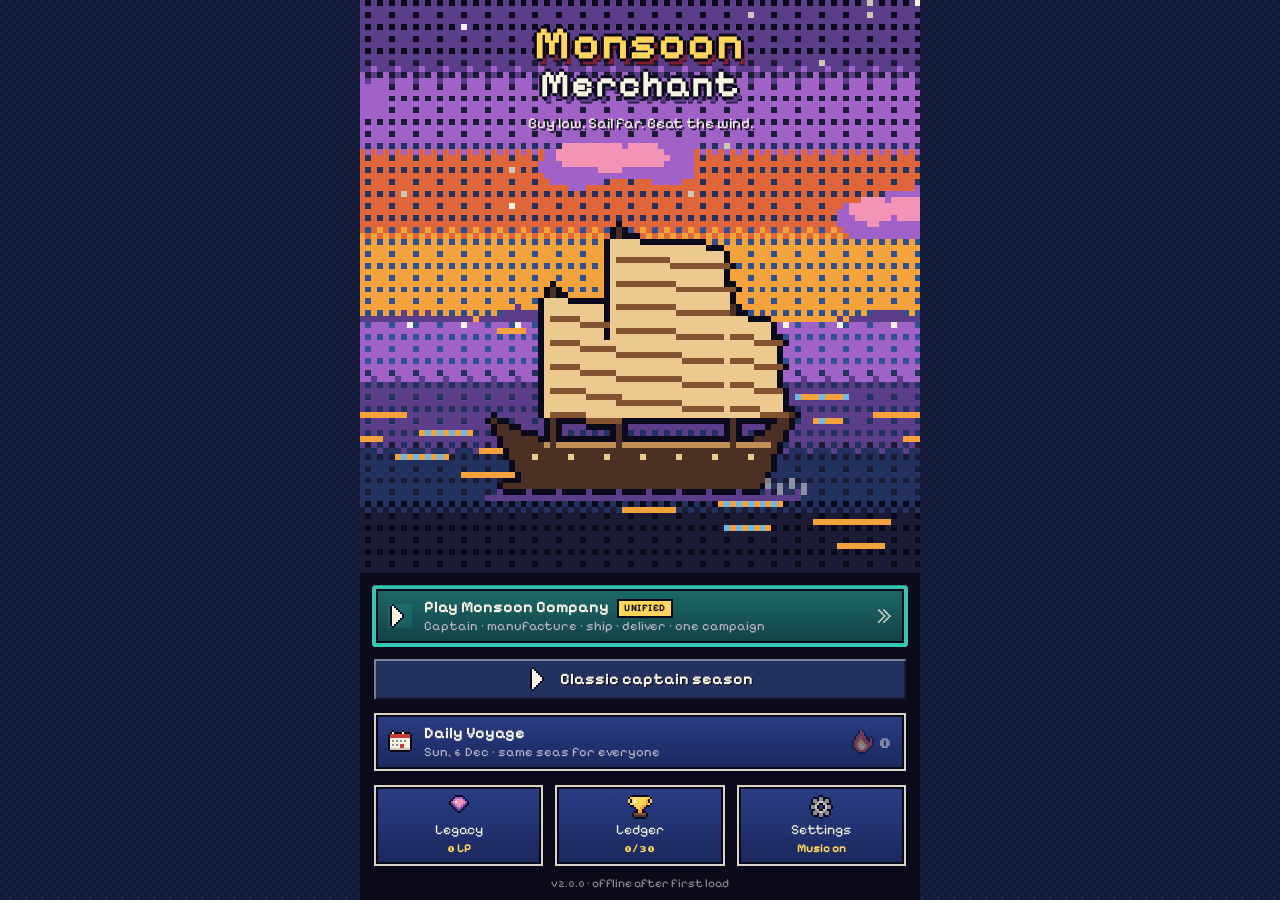
==== commit 311cb673: "Pixel edition v2.0.0 on top of v1.3 company campaign" ====
--- a/index.html
+++ b/index.html
@@ -31,7 +31,7 @@
   }
 }
 </script>
-<meta name="theme-color" content="#0B1A2C">
+<meta name="theme-color" content="#111733">
 <meta name="color-scheme" content="dark">
 <meta name="mobile-web-app-capable" content="yes">
 <meta name="apple-mobile-web-app-capable" content="yes">
@@ -54,6 +54,9 @@
 <script src="company-actions.js"></script>
 <script src="company-play.js"></script>
 <script src="network-ui.js"></script>
+<script src="art.js"></script>
+<script src="pixel.js"></script>
+<script src="sfx.js"></script>
 <script src="ui.js"></script>
 </body>
 </html>
--- a/style.css
+++ b/style.css
@@ -1,618 +1,571 @@
-/* Monsoon Merchant — styles */
+/* Fonts: Pixelify Sans (c) The Pixelify Sans Project Authors; Silkscreen (c) Jason Kottke (digits only). Both SIL Open Font License 1.1. */
+@font-face{font-family:'Pixelify Sans';font-weight:400;font-display:swap;src:url([data-uri]) format('woff2')}
+@font-face{font-family:'MM Digits';font-weight:400;font-display:swap;size-adjust:78%;unicode-range:U+0030-0039;src:url([data-uri]) format('woff')}
+@font-face{font-family:'Pixelify Sans';font-weight:700;font-display:swap;src:url([data-uri]) format('woff2')}
+@font-face{font-family:'MM Digits';font-weight:700;font-display:swap;size-adjust:78%;unicode-range:U+0030-0039;src:url([data-uri]) format('woff')}
+/* Monsoon Merchant — 16-bit pixel theme. */
 :root {
-  --bg0: #071220; --bg1: #0B1A2C; --bg2: #10243A;
-  --card: #132B44; --card2: #18355A; --line: #21405F; --line2: #2C5276;
-  --text: #EAF2FA; --muted: #9DB2C7; --dim: #91A7BE;
-  --teal: #2EC4B6; --teal2: #1A9E92; --gold: #F2B84B; --green: #4FD69C; --red: #FF6B6B; --amber: #FFB347; --sky: #6FB6FF; --violet: #B794F6;
-  --r: 14px; --r-sm: 10px;
+  --k: #0b0a1a; --ink: #1c1b36; --navy: #23315f; --blue: #31508f; --blue2: #3e80c4; --sky: #6fb7ea; --pale: #b4e6ff;
+  --white: #f6f2e4; --silver: #cfc8b6; --grey: #8d8a99; --slate: #57556b;
+  --teal: #39c3b2; --teal2: #1d7f84; --gold: #ffd65c; --orange: #f4a23c; --rust: #df653a; --red: #c63b3b; --maroon: #7d2232;
+  --pink: #f394b6; --purple: #a062c6; --violet: #5c3d8a; --green: #84cf54; --green2: #3f9142; --sand: #ebc98f; --tan: #c08f58;
+  --text: var(--white); --muted: #b9b4c8; --dim: #8d8a99;
+  --win1: #2b3e86; --win2: #1a275c;
   --safe-t: env(safe-area-inset-top, 0px); --safe-b: env(safe-area-inset-bottom, 0px);
-  --font: -apple-system, BlinkMacSystemFont, "Segoe UI", Roboto, "Helvetica Neue", Arial, sans-serif;
+  --px: 2px;
   color-scheme: dark;
 }
-* { box-sizing: border-box; }
-html, body { margin: 0; height: 100%; background: var(--bg0); color: var(--text); font-family: var(--font); font-size: 15px; line-height: 1.4; -webkit-text-size-adjust: 100%; }
-body { overscroll-behavior: none; -webkit-tap-highlight-color: transparent; -webkit-user-select: none; user-select: none; -webkit-touch-callout: none; }
-button { font: inherit; color: inherit; background: none; border: 0; padding: 0; cursor: pointer; touch-action: manipulation; text-align: inherit; }
+* { box-sizing: border-box; margin: 0; padding: 0; -webkit-tap-highlight-color: transparent; }
+html, body { height: 100%; background: #111733; }
+body {
+  font-family: 'MM Digits', 'Pixelify Sans', ui-monospace, monospace; font-size: 16px; line-height: 1.3; color: var(--text);
+  background: #111733 var(--bgtile) repeat; background-size: 16px 16px; image-rendering: pixelated;
+  overscroll-behavior: none; -webkit-font-smoothing: none; font-smooth: never; -webkit-user-select: none; user-select: none;
+  -webkit-text-size-adjust: 100%;
+}
+button { font: inherit; color: inherit; background: none; border: 0; cursor: pointer; }
 button:disabled { cursor: default; }
-button:focus-visible, input:focus-visible, select:focus-visible, textarea:focus-visible, [tabindex]:focus-visible { outline: 3px solid var(--gold); outline-offset: 3px; }
-svg { display: block; }
+ul { list-style: none; }
 b, strong { font-weight: 700; }
-h1, h2, h3, h4, p { margin: 0; }
-ul { list-style: none; margin: 0; padding: 0; }
-small { font-size: 12px; }
-textarea { font: inherit; font-size: 16px; }
-.num, b, .g-px, .facts dd { font-variant-numeric: tabular-nums; }
-.pos { color: var(--green); } .neg { color: var(--red); } .warn { color: var(--amber); } .dim { color: var(--dim); }
-
-#app { position: relative; max-width: 520px; height: 100vh; height: 100dvh; margin: 0 auto; overflow: hidden; background: radial-gradient(120% 70% at 50% 0%, #10294A 0%, var(--bg1) 55%, var(--bg0) 100%); }
-@media (min-width: 560px) { #app { border-left: 1px solid var(--line); border-right: 1px solid var(--line); } }
-#screen { height: 100%; }
-.screen { display: flex; flex-direction: column; height: 100%; animation: fadeIn .25s ease; }
-.scroll { flex: 1; min-height: 0; overflow-y: auto; overflow-x: hidden; -webkit-overflow-scrolling: touch; padding: 12px 16px 24px; }
-@keyframes fadeIn { from { opacity: 0; transform: translateY(6px); } to { opacity: 1; transform: none; } }
+canvas, .ic, .gi, .pt, .sh, img { image-rendering: -webkit-optimize-contrast; image-rendering: pixelated; image-rendering: crisp-edges; }
+canvas, .ic, .gi, .pt, .sh { image-rendering: pixelated; }
+#app { position: fixed; inset: 0; display: flex; flex-direction: column; max-width: 560px; margin: 0 auto; }
+#screen { flex: 1; min-height: 0; display: flex; flex-direction: column; }
+.screen { flex: 1; min-height: 0; display: flex; flex-direction: column; }
+.scroll { flex: 1; min-height: 0; overflow-y: auto; -webkit-overflow-scrolling: touch; padding: 12px 12px 24px; }
+.pos { color: var(--green); } .neg { color: #ff7a6b; } .warn { color: var(--orange); } .dim { color: var(--dim); }
+.small { font-size: 13px; }
+.empty { color: var(--dim); padding: 10px 2px; }
+
+/* ---------- Sprites ---------- */
+.ic, .gi { display: inline-block; flex: none; width: 24px; height: 24px; background: no-repeat center / 100% 100%; vertical-align: middle; }
+.ic.s16 { width: 16px; height: 16px; } .ic.s32, .gi.s32 { width: 36px; height: 36px; }
+.gi.sm { width: 24px; height: 24px; } .gi.xs { width: 18px; height: 18px; }
+.gi { width: 30px; height: 30px; }
+.pt { --s: 48px; display: inline-block; flex: none; width: var(--s); height: var(--s); background: var(--bg, #222) no-repeat center bottom / 100% 100%;
+  border: 2px solid var(--k); box-shadow: inset 0 0 0 2px rgba(255,255,255,.18); }
+.pt { background-color: var(--bg); }
+.sh { display: block; background: no-repeat center / contain; aspect-ratio: var(--w) / var(--h); width: 100%; }
+
+/* ---------- Windows (JRPG frames) ---------- */
+.win, .hud, .tabs, .sheet, .modal, .toast, .port-banner, .shipcard, .fin-card, .contract, .intel, .season-box, .yard-row, .ship-offer, .help-sec,
+.capt, .setup-sum, .daily-card, .tile, .board, .tip, .banner, .end-hero, .chart-card, .lp-card, .lp-hero, .unl, .race, .bounty, .group .toggle-row, .link-row, .muted-box, .install-hint, .update, .goods .good, .cargo li, .achs li, .hist li, .sealog, .voyage-pill, .levels-info, .level-desc {
+  background: linear-gradient(180deg, var(--win1), var(--win2));
+  border: 2px solid var(--k);
+  box-shadow: inset 0 0 0 2px #d9d3c3, inset 0 0 0 4px #0b0a1a, 0 3px 0 rgba(0,0,0,.35);
+  clip-path: polygon(2px 0, calc(100% - 2px) 0, 100% 2px, 100% calc(100% - 2px), calc(100% - 2px) 100%, 2px 100%, 0 calc(100% - 2px), 0 2px);
+}
+.win.plain, .goods .good, .cargo li, .achs li, .hist li, .yard-row, .contract, .unl, .capt, .bounty { box-shadow: inset 0 0 0 2px #6d7fb8, inset 0 0 0 4px #0b0a1a; }
+section { margin-top: 14px; }
+section:first-child { margin-top: 0; }
+.sec { display: flex; align-items: baseline; gap: 8px; font-size: 15px; color: var(--gold); text-transform: uppercase; letter-spacing: .06em; margin: 0 2px 8px; text-shadow: 2px 2px 0 var(--k); }
+.sec small { color: var(--muted); text-transform: none; letter-spacing: 0; font-size: 13px; text-shadow: none; }
+.sub { display: flex; gap: 8px; align-items: baseline; color: var(--gold); font-size: 15px; margin: 14px 2px 8px; text-shadow: 2px 2px 0 var(--k); }
+.sub small { color: var(--muted); font-size: 13px; text-shadow: none; }
+h1, h2, h3 { font-weight: 700; text-shadow: 2px 2px 0 var(--k); }
 
 /* ---------- Buttons ---------- */
-.btn { display: inline-flex; align-items: center; justify-content: center; gap: 8px; min-height: 44px; padding: 10px 16px; border-radius: 12px; background: var(--card2); border: 1px solid var(--line2); font-weight: 650; color: var(--text); transition: transform .08s ease, background .15s ease, opacity .15s; }
-.btn svg { width: 18px; height: 18px; flex: none; }
-.btn:active:not(:disabled) { transform: scale(.97); }
-.btn.primary { background: linear-gradient(180deg, #37D3C4, var(--teal2)); border-color: transparent; color: #04211E; box-shadow: 0 6px 18px rgba(46,196,182,.25); }
-.btn.ghost { background: transparent; }
-.btn.big { width: 100%; min-height: 54px; font-size: 17px; border-radius: 14px; }
-.btn.sm { min-height: 38px; padding: 8px 12px; font-size: 14px; border-radius: 10px; }
-.btn.xs { min-height: 34px; padding: 6px 10px; font-size: 13px; border-radius: 9px; }
-.btn.danger { color: var(--red); border-color: rgba(255,107,107,.35); }
-.btn.danger-fill { background: var(--red); color: #2A0606; border-color: transparent; }
-.btn.on { border-color: var(--teal); color: var(--teal); }
-.btn:disabled { opacity: .38; box-shadow: none; }
-.icon-btn { width: 44px; height: 44px; display: grid; place-items: center; border-radius: 12px; color: var(--muted); }
-.icon-btn svg { width: 22px; height: 22px; }
-.icon-btn:active { background: var(--card); }
-.row-actions { display: flex; gap: 10px; flex-wrap: wrap; margin-top: 12px; }
+.btn { position: relative; display: inline-flex; align-items: center; justify-content: center; gap: 8px; min-height: 44px; padding: 8px 14px;
+  background: var(--blue2); color: var(--white); border: 2px solid var(--k); font-weight: 700; text-shadow: 1px 1px 0 var(--k);
+  box-shadow: inset 2px 2px 0 rgba(255,255,255,.38), inset -2px -2px 0 rgba(0,0,0,.38), 0 3px 0 var(--k);
+  clip-path: polygon(2px 0, calc(100% - 2px) 0, 100% 2px, 100% calc(100% - 2px), calc(100% - 2px) 100%, 2px 100%, 0 calc(100% - 2px), 0 2px); }
+.btn:active:not(:disabled) { transform: translateY(2px); box-shadow: inset -2px -2px 0 rgba(255,255,255,.25), inset 2px 2px 0 rgba(0,0,0,.45); }
+.btn:disabled { filter: grayscale(.8) brightness(.7); }
+.btn.primary { background: var(--gold); color: var(--k); text-shadow: 1px 1px 0 rgba(255,255,255,.6); }
+.btn.ghost { background: var(--navy); }
+.btn.big { width: 100%; min-height: 54px; font-size: 18px; }
+.btn.sm { min-height: 38px; padding: 6px 10px; font-size: 14px; }
+.btn.xs { min-height: 34px; padding: 4px 8px; font-size: 13px; }
+.btn.danger { color: #ffb0a6; }
+.btn.danger-fill { background: var(--red); }
+.btn.on { background: var(--teal2); }
+.btn small { display: block; font-weight: 400; font-size: 13px; opacity: .85; }
+.icon-btn { width: 44px; height: 44px; display: grid; place-items: center; }
+.icon-btn:active, .menu-btn:active { transform: translateY(2px); }
+.cta { padding: 10px 12px calc(10px + var(--safe-b)); background: rgba(11,10,26,.85); border-top: 2px solid var(--k); }
+.cta.stack { display: flex; flex-direction: column; gap: 10px; }
+.cta-row { display: flex; gap: 10px; } .cta-row .btn { flex: 1; }
+.row-actions { display: flex; flex-wrap: wrap; gap: 10px; margin-top: 12px; }
 .row-actions .btn { flex: 1; }
-.cta { padding: 12px 16px calc(12px + var(--safe-b)); border-top: 1px solid var(--line); background: rgba(7,18,32,.85); backdrop-filter: blur(10px); -webkit-backdrop-filter: blur(10px); }
-.cta.stack { display: flex; flex-direction: column; gap: 10px; }
-.cta.stack .cta-row { margin-top: 0; }
-.cta-row { display: grid; grid-template-columns: 1fr 1fr; gap: 10px; margin-top: 16px; }
 
 /* ---------- Top bar ---------- */
-.topbar { display: flex; align-items: center; gap: 4px; padding: calc(6px + var(--safe-t)) 8px 6px; border-bottom: 1px solid var(--line); background: rgba(7,18,32,.6); }
-.topbar h2 { flex: 1; font-size: 18px; }
+.topbar { display: flex; align-items: center; gap: 6px; padding: calc(6px + var(--safe-t)) 8px 6px; background: var(--navy); border-bottom: 2px solid var(--k); box-shadow: 0 2px 0 #3c4f95 inset; }
+.topbar h2 { flex: 1; font-size: 20px; }
 .topbar-right { min-width: 44px; }
-.sec { font-size: 13px; text-transform: uppercase; letter-spacing: .08em; color: var(--muted); margin: 20px 2px 10px; font-weight: 700; display: flex; align-items: baseline; gap: 8px; }
-.sec small { text-transform: none; letter-spacing: 0; font-weight: 500; color: var(--dim); font-size: 12px; }
-section:first-child > .sec { margin-top: 6px; }
-.sub { font-size: 14px; margin: 16px 0 8px; display: flex; align-items: center; gap: 8px; color: var(--muted); }
-.sub small { color: var(--dim); font-weight: 500; }
-.small { font-size: 12.5px; }
-.empty { color: var(--dim); padding: 14px; text-align: center; background: rgba(19,43,68,.5); border-radius: var(--r-sm); }
-.center-note { text-align: center; color: var(--muted); font-size: 13px; margin: 10px 0; }
-.foot-note { color: var(--dim); font-size: 12px; text-align: center; margin: 10px 0 0; }
 
 /* ---------- Title ---------- */
-.title-screen { position: relative; overflow-y: auto; background: #0A1B2E; }
-.title-sky { flex: 1 0 230px; display: flex; flex-direction: column; background: linear-gradient(180deg, #16264D 0%, #2E2B5C 32%, #6A3B6A 60%, #C9615A 86%, #F4A85C 100%); }
-.logo { position: relative; text-align: center; padding: calc(30px + var(--safe-t)) 18px 0; }
-.logo h1 { display: flex; flex-direction: column; font-weight: 900; letter-spacing: .14em; line-height: .95; text-transform: uppercase; text-shadow: 0 4px 24px rgba(0,0,0,.35); }
-.logo h1 span:first-child { font-size: 44px; color: #FFE9C4; }
-.logo h1 span:last-child { font-size: 36px; color: #fff; letter-spacing: .2em; }
-.logo p { margin-top: 10px; color: #FBE3CF; font-weight: 600; letter-spacing: .02em; opacity: .9; }
-.title-scene { position: relative; flex: 1; min-height: 118px; overflow: hidden; }
-.title-scene .sun { position: absolute; left: 50%; bottom: -78px; width: 200px; height: 200px; margin-left: -100px; border-radius: 50%; background: radial-gradient(circle, #FFF0C9 0%, #FFC27A 42%, rgba(255,150,90,0) 70%); }
-.title-scene .title-ship { position: absolute; width: 150px; left: 50%; bottom: 6px; margin-left: -64px; transform-origin: 50% 90%; animation: sail 7s ease-in-out infinite; }
-@keyframes sail { 0%, 100% { transform: translate(0, 0) rotate(-1.5deg); } 50% { transform: translate(-12px, 2px) rotate(1.5deg); } }
-.title-scene .waves { position: absolute; left: 0; right: 0; bottom: -2px; width: 100%; height: 34px; }
-.waves path { animation: bob 6s ease-in-out infinite; }
-.waves .w1 { fill: #1B4A75; opacity: .9; }
-.waves .w2 { fill: #133A60; animation-duration: 7.5s; animation-delay: -2s; }
-.waves .w3 { fill: #0E2A44; animation-duration: 5s; animation-delay: -1s; }
-@keyframes bob { 0%, 100% { transform: translateX(0); } 50% { transform: translateX(-24px); } }
-.title-bottom { flex-shrink: 0; background: linear-gradient(180deg, #0E2A44, #0A1B2E 40%); padding: 12px 18px calc(10px + var(--safe-b)); }
-.title-actions { position: relative; display: flex; flex-direction: column; gap: 10px; }
-.title-actions .btn.cont { flex-direction: column; gap: 0; }
-.title-actions .btn.cont small { font-weight: 600; opacity: .75; font-size: 12.5px; }
-.title-actions .btn.ghost { background: rgba(10,27,46,.55); border-color: rgba(255,255,255,.18); backdrop-filter: blur(6px); -webkit-backdrop-filter: blur(6px); }
-.daily-card { display: flex; align-items: center; gap: 12px; padding: 12px 14px; border-radius: 14px; background: rgba(19,43,68,.78); border: 1px solid var(--line2); backdrop-filter: blur(8px); -webkit-backdrop-filter: blur(8px); }
-.daily-card:active { transform: scale(.98); }
-.dc-l { width: 40px; height: 40px; border-radius: 11px; display: grid; place-items: center; background: rgba(242,184,75,.15); color: var(--gold); flex: none; }
-.dc-l svg { width: 22px; height: 22px; }
-.dc-m { flex: 1; min-width: 0; display: flex; flex-direction: column; }
-.dc-m small { color: var(--muted); }
-.dc-r { display: flex; align-items: center; gap: 4px; color: var(--dim); }
-.dc-r svg { width: 20px; height: 20px; }
-.dc-r.live { color: #FF8A4C; }
-.title-row { display: grid; grid-template-columns: repeat(3, 1fr); gap: 10px; }
-.tile { display: flex; flex-direction: column; align-items: center; gap: 2px; padding: 10px 6px; border-radius: 14px; background: rgba(19,43,68,.78); border: 1px solid var(--line2); backdrop-filter: blur(8px); -webkit-backdrop-filter: blur(8px); text-align: center; }
-.tile svg { width: 22px; height: 22px; color: var(--teal); }
-.tile span { font-size: 13px; font-weight: 650; }
-.tile b { font-size: 12px; color: var(--muted); font-weight: 600; }
-.tile:active { transform: scale(.97); }
-.install, .install-hint, .update { display: flex; align-items: center; gap: 10px; padding: 10px 14px; border-radius: 12px; background: rgba(46,196,182,.14); border: 1px dashed rgba(46,196,182,.5); color: #BFF3EE; font-size: 13.5px; }
-.install svg, .install-hint svg, .update svg { width: 20px; height: 20px; flex: none; }
-.update { background: rgba(242,184,75,.16); border-color: rgba(242,184,75,.6); color: #FFE7B8; }
-.version { position: relative; text-align: center; font-size: 11.5px; color: var(--dim); margin-top: 10px; }
-.title-actions .btn.ghost { background: rgba(19,43,68,.6); }
+.title-screen { background: #120f2a; }
+.title-top { position: relative; flex: 1; min-height: 200px; display: flex; flex-direction: column; justify-content: flex-start; overflow: hidden; }
+.title-scene { position: absolute; inset: 0; }
+.title-scene canvas { width: 100%; height: 100%; object-fit: cover; object-position: center 70%; display: block; }
+.logo { position: relative; z-index: 1; text-align: center; padding: calc(22px + var(--safe-t)) 12px 0; }
+.logo h1 { display: flex; flex-direction: column; line-height: .95; }
+.logo h1 span { font-size: 46px; letter-spacing: .03em; color: var(--gold); text-shadow: 3px 0 0 var(--k), -3px 0 0 var(--k), 0 3px 0 var(--k), 0 -3px 0 var(--k), 4px 6px 0 var(--maroon), 4px 7px 0 var(--k); }
+.logo h1 span:last-child { font-size: 38px; color: var(--white); text-shadow: 3px 0 0 var(--k), -3px 0 0 var(--k), 0 3px 0 var(--k), 0 -3px 0 var(--k), 4px 6px 0 var(--violet), 4px 7px 0 var(--k); }
+.logo p { margin-top: 12px; color: var(--white); text-shadow: 2px 2px 0 var(--k); font-size: 15px; }
+.title-bottom { padding: 10px 12px calc(8px + var(--safe-b)); background: rgba(11,10,26,.92); border-top: 2px solid var(--k); box-shadow: 0 -2px 0 #3c4f95; }
+.title-actions { display: flex; flex-direction: column; gap: 10px; }
+.title-actions > .btn { width: 100%; }
+.btn.cont { flex-direction: column; text-align: center; }
+.daily-card { display: flex; align-items: center; gap: 12px; padding: 10px 14px; text-align: left; }
+.daily-card .dc-m { flex: 1; display: flex; flex-direction: column; }
+.daily-card .dc-m small { color: var(--muted); font-size: 13px; }
+.daily-card .dc-r { display: flex; align-items: center; gap: 4px; font-size: 20px; opacity: .45; }
+.daily-card .dc-r.live { opacity: 1; color: var(--orange); }
+.title-row { display: grid; grid-template-columns: repeat(3, 1fr); gap: 8px; }
+.tile { display: flex; flex-direction: column; align-items: center; gap: 2px; padding: 10px 4px; }
+.tile span { font-size: 14px; } .tile b { font-size: 12px; color: var(--gold); }
+.install { width: 100%; }
+.install-hint { display: flex; align-items: center; gap: 10px; padding: 10px 12px; font-size: 13px; color: var(--muted); }
+.update { display: flex; align-items: center; gap: 10px; padding: 12px; width: 100%; text-align: left; color: var(--gold); animation: blink 1.2s steps(2) infinite; }
+@keyframes blink { 50% { filter: brightness(1.35); } }
+.version { text-align: center; font-size: 12px; color: var(--dim); margin-top: 8px; }
 
 /* ---------- Setup ---------- */
-.captains { display: flex; flex-direction: column; gap: 10px; }
-.capt { display: flex; gap: 12px; align-items: flex-start; padding: 12px; border-radius: var(--r); background: var(--card); border: 1.5px solid var(--line); }
-.capt.on { border-color: var(--teal); background: linear-gradient(180deg, rgba(46,196,182,.12), rgba(46,196,182,.03)); }
-.capt.locked { opacity: .6; }
-.capt > div { flex: 1; min-width: 0; display: flex; flex-direction: column; gap: 2px; }
-.capt small { color: var(--teal); font-weight: 650; }
+.captains { display: flex; flex-direction: column; gap: 8px; }
+.capt { display: flex; align-items: flex-start; gap: 12px; padding: 10px; text-align: left; }
+.capt > div { flex: 1; display: flex; flex-direction: column; gap: 2px; }
+.capt small { color: var(--gold); font-size: 13px; }
 .capt p { color: var(--muted); font-size: 13px; }
-.lockline, .startline { display: flex; align-items: center; gap: 6px; font-size: 12px; color: var(--dim); margin-top: 4px; }
-.lockline svg { width: 14px; height: 14px; }
-.avatar { width: var(--s); height: var(--s); border-radius: 50%; flex: none; display: grid; place-items: center; background: radial-gradient(circle at 35% 30%, color-mix(in srgb, var(--c) 55%, #fff 0%), var(--c)); color: #08131F; box-shadow: inset 0 -3px 0 rgba(0,0,0,.18), 0 0 0 2px rgba(255,255,255,.08); }
-.avatar b { font-size: calc(var(--s) * .36); font-weight: 850; letter-spacing: .02em; }
-.levels { display: grid; grid-template-columns: repeat(6, 1fr); gap: 8px; }
-.lvl { height: 44px; border-radius: 11px; background: var(--card); border: 1.5px solid var(--line); font-weight: 750; display: grid; place-items: center; }
-.lvl svg { width: 16px; height: 16px; color: var(--dim); }
-.lvl.on { border-color: var(--gold); color: var(--gold); background: rgba(242,184,75,.1); }
+.capt.on { background: linear-gradient(180deg, #2f6a8a, #1d3f66); box-shadow: inset 0 0 0 2px var(--gold), inset 0 0 0 4px var(--k); }
+.capt.locked { opacity: .65; }
+.capt.locked .pt { filter: grayscale(1) brightness(.6); }
+.lockline, .startline { display: flex; align-items: center; gap: 4px; font-size: 12px; color: var(--dim); margin-top: 2px; }
+.lockline .ic { width: 16px; height: 16px; }
+.levels { display: grid; grid-template-columns: repeat(6, 1fr); gap: 6px; }
+.lvl { min-height: 42px; display: grid; place-items: center; font-size: 18px; font-weight: 700; background: var(--navy); border: 2px solid var(--k); box-shadow: inset 2px 2px 0 rgba(255,255,255,.2), inset -2px -2px 0 rgba(0,0,0,.4); }
+.lvl.on { background: var(--gold); color: var(--k); }
 .lvl.locked { opacity: .5; }
-.level-desc { margin-top: 12px; padding: 12px 14px; border-radius: var(--r-sm); background: rgba(19,43,68,.6); color: var(--muted); font-size: 13.5px; }
-.level-desc ul { margin: 6px 0 8px; padding-left: 18px; list-style: disc; }
+.lvl .ic { width: 18px; height: 18px; }
+.level-desc { margin-top: 10px; padding: 12px; font-size: 14px; color: var(--muted); }
+.level-desc ul { margin: 6px 0 6px 18px; list-style: square; }
 .level-desc b { color: var(--text); }
-.setup-sum { display: grid; grid-template-columns: repeat(3, 1fr); gap: 8px; margin-top: 18px; }
-.setup-sum div { padding: 10px; border-radius: var(--r-sm); background: var(--card); text-align: center; display: flex; flex-direction: column; }
-.setup-sum small { color: var(--dim); }
-
-/* ---------- HUD ---------- */
-.hud { padding: calc(6px + var(--safe-t)) 12px 8px; background: linear-gradient(180deg, rgba(7,18,32,.96), rgba(11,26,44,.92)); border-bottom: 1px solid var(--line); position: relative; z-index: 2; }
-.hud-r1 { display: flex; align-items: center; gap: 8px; height: 38px; }
-.menu-btn { width: 34px; height: 34px; margin-left: -6px; display: grid; place-items: center; border-radius: 10px; color: var(--muted); flex: none; }
-.menu-btn svg { width: 21px; height: 21px; }
-.menu-btn:active { background: var(--card); }
-.loc { flex: 1; min-width: 0; display: flex; align-items: center; gap: 7px; font-weight: 750; font-size: 16px; }
-.loc > svg { display: none; }
-.loc svg { width: 18px; height: 18px; color: var(--teal); flex: none; }
+.setup-sum { display: grid; grid-template-columns: repeat(3, 1fr); padding: 12px; gap: 6px; }
+.setup-sum div { display: flex; flex-direction: column; }
+.setup-sum small { color: var(--muted); font-size: 12px; }
+
+/* ---------- HUD & tabs ---------- */
+.hud { position: relative; z-index: 2; padding: calc(4px + var(--safe-t)) 8px 6px; box-shadow: inset 0 -2px 0 #6d7fb8, 0 3px 0 rgba(0,0,0,.4); clip-path: none; border-width: 0 0 2px; }
+.hud-r1 { display: flex; align-items: center; gap: 6px; }
+.menu-btn { width: 40px; height: 40px; display: grid; place-items: center; }
+.loc { flex: 1; min-width: 0; display: flex; align-items: center; gap: 6px; font-weight: 700; font-size: 16px; }
 .loc span { white-space: nowrap; overflow: hidden; text-overflow: ellipsis; }
-.chip.wind { display: flex; align-items: center; gap: 4px; padding: 4px 9px 4px 6px; border-radius: 999px; background: rgba(111,182,255,.12); color: var(--sky); font-size: 12.5px; white-space: nowrap; }
-.chip.wind .arrow { width: 16px; height: 16px; display: grid; place-items: center; }
-.chip.wind .arrow svg { width: 14px; height: 14px; }
-.chip.wind.ne .arrow { transform: rotate(-135deg); }
-.chip.wind.sw .arrow { transform: rotate(45deg); }
-.chip.wind small { color: var(--muted); font-size: 11px; margin-left: 2px; }
-.day { position: relative; padding: 5px 10px 7px; border-radius: 10px; background: var(--card); border: 1px solid var(--line); font-size: 13px; color: var(--muted); overflow: hidden; white-space: nowrap; }
-.day b { color: var(--text); }
-.day i { position: absolute; left: 0; bottom: 0; height: 3px; background: linear-gradient(90deg, var(--teal), var(--gold)); border-radius: 0 3px 3px 0; }
-.hud-r2 { display: grid; grid-template-columns: 1.15fr .9fr 1.25fr; gap: 6px; margin-top: 6px; }
-.stat { display: flex; align-items: center; gap: 7px; padding: 6px 8px; border-radius: 11px; background: rgba(19,43,68,.7); min-width: 0; }
-.stat > svg { width: 18px; height: 18px; color: var(--dim); flex: none; }
-.stat.cash > svg { color: var(--gold); }
+.chip.wind { display: flex; align-items: center; gap: 3px; padding: 3px 7px; background: var(--k); border: 2px solid var(--teal2); color: var(--pale); font-size: 13px; }
+.chip.wind .ic { width: 18px; height: 18px; }
+.chip.wind small { color: var(--muted); }
+.day { display: flex; flex-direction: column; align-items: stretch; gap: 3px; padding: 3px 6px; background: var(--k); border: 2px solid var(--blue); font-size: 13px; min-width: 76px; }
+.day i { display: block; height: 4px; background: var(--gold); box-shadow: 2px 0 0 var(--k); }
+.hud-r2 { display: grid; grid-template-columns: 1.1fr .9fr 1.1fr; gap: 6px; margin-top: 6px; }
+.stat { position: relative; display: flex; align-items: center; gap: 5px; padding: 4px 6px; background: rgba(11,10,26,.55); border: 2px solid var(--k); min-width: 0; }
 .stat > div { display: flex; flex-direction: column; min-width: 0; }
-.stat small { font-size: 10.5px; color: var(--dim); text-transform: uppercase; letter-spacing: .05em; white-space: nowrap; overflow: hidden; text-overflow: ellipsis; }
-.stat small em { font-style: normal; text-transform: none; letter-spacing: 0; }
-.stat b { font-size: 14.5px; white-space: nowrap; overflow: hidden; text-overflow: ellipsis; }
-.stat b .dim { font-weight: 500; font-size: 12px; }
-.stat.worth { position: relative; }
-.debt-badge { position: absolute; bottom: -9px; right: 6px; padding: 1px 6px; border-radius: 6px; background: #4A1D27; border: 1px solid rgba(255,107,107,.5); color: #FFB3B3; font-size: 10px; font-weight: 750; white-space: nowrap; }
-@media (max-width: 380px) {
-  .hud { padding-left: 10px; padding-right: 10px; }
-  .stat { padding: 6px 7px; gap: 0; }
-  .stat > svg { display: none; }
-  .stat b { font-size: 13.5px; }
-  .stat small { font-size: 10px; letter-spacing: .03em; }
-  .hud-r2 { grid-template-columns: 1.1fr .85fr 1.15fr; gap: 5px; }
-  .loc { font-size: 15px; }
-  .chip.wind small { display: none; }
-  .day { padding: 5px 8px 7px; font-size: 12.5px; }
-  .goods .good { grid-template-columns: 36px 1fr auto; gap: 10px; padding: 10px; }
-  .gi { width: 36px; height: 36px; }
-  .g-name { font-size: 15px; }
-  .qty { grid-template-columns: 46px 40px 1fr 40px 46px; }
-}
-
-/* ---------- Tabs ---------- */
-.tabs { display: grid; grid-template-columns: repeat(4, 1fr); padding: 4px 6px calc(4px + var(--safe-b)); background: rgba(7,18,32,.96); border-top: 1px solid var(--line); position: relative; z-index: 2; }
-.tab { position: relative; display: flex; flex-direction: column; align-items: center; gap: 2px; padding: 7px 0 6px; color: var(--dim); font-size: 11.5px; font-weight: 650; border-radius: 12px; }
-.tab svg { width: 23px; height: 23px; }
-.tab.on { color: var(--teal); }
-.tab.on::before { content: ''; position: absolute; top: 0; left: 30%; right: 30%; height: 3px; border-radius: 0 0 3px 3px; background: var(--teal); }
-.tab .dot { position: absolute; top: 6px; left: calc(50% + 8px); width: 8px; height: 8px; border-radius: 50%; background: var(--gold); box-shadow: 0 0 0 2px var(--bg0); }
-
-/* ---------- Port banner & market ---------- */
-.port-banner { padding: 4px 2px 6px; }
-.pb-top { display: flex; align-items: center; gap: 8px; flex-wrap: wrap; }
-.pb-top h2 { font-size: 22px; letter-spacing: -.01em; }
-.cc { font-size: 11px; font-weight: 750; letter-spacing: .06em; padding: 2px 6px; border-radius: 6px; background: var(--card2); color: var(--muted); }
-.fac { display: inline-flex; align-items: center; gap: 4px; font-size: 12px; color: var(--muted); }
-.fac svg { width: 14px; height: 14px; }
-.port-banner > p { color: var(--muted); font-size: 13.5px; margin-top: 4px; }
-.profile { display: flex; flex-wrap: wrap; align-items: center; gap: 6px; margin-top: 8px; }
-.profile .lab { font-size: 11px; text-transform: uppercase; letter-spacing: .06em; color: var(--dim); margin-right: 2px; }
-.profile .lab:not(:first-child) { margin-left: 6px; }
-.mini { font-size: 12px; padding: 2px 8px; border-radius: 999px; background: color-mix(in srgb, var(--c) 16%, transparent); color: var(--c); font-weight: 650; }
-.events { display: flex; flex-direction: column; gap: 6px; margin: 10px 0 4px; }
-.evline { display: flex; align-items: center; gap: 8px; padding: 8px 10px; border-radius: 10px; font-size: 13px; }
-.evline svg { width: 16px; height: 16px; flex: none; }
-.evline span { flex: 1; }
-.evline small { color: inherit; opacity: .75; white-space: nowrap; }
-.evline.shortage, .evline.boom { background: rgba(79,214,156,.12); color: #A9F0CF; }
-.evline.glut, .evline.bust { background: rgba(255,179,71,.12); color: #FFD9A3; }
-.goods { display: flex; flex-direction: column; gap: 8px; margin-top: 12px; }
-.goods .good { width: 100%; display: grid; grid-template-columns: 40px 1fr auto; align-items: center; gap: 12px; padding: 11px 12px; border-radius: var(--r); background: var(--card); border: 1px solid var(--line); transition: transform .08s; }
-.goods .good:active { transform: scale(.985); background: var(--card2); }
-.gi { width: 40px; height: 40px; border-radius: 12px; display: grid; place-items: center; background: color-mix(in srgb, var(--c) 16%, #0B1A2C); color: var(--c); flex: none; }
-.gi svg { width: 24px; height: 24px; }
-.gi.sm { width: 32px; height: 32px; border-radius: 10px; } .gi.sm svg { width: 19px; height: 19px; }
-.gi.xs { width: 22px; height: 22px; border-radius: 7px; display: inline-grid; vertical-align: middle; margin-right: 6px; } .gi.xs svg { width: 14px; height: 14px; }
-.g-main { min-width: 0; display: flex; flex-direction: column; gap: 3px; }
-.g-name { display: flex; align-items: center; gap: 6px; font-weight: 700; font-size: 15.5px; flex-wrap: wrap; }
-.vs { font-size: 11.5px; font-weight: 750; padding: 1px 6px; border-radius: 6px; }
-.vs.cheap { background: rgba(79,214,156,.16); color: var(--green); }
-.vs.dear { background: rgba(242,184,75,.16); color: var(--gold); }
-.vs.flat { background: rgba(157,178,199,.12); color: var(--muted); }
-.evtag { font-size: 10.5px; font-weight: 800; text-transform: uppercase; letter-spacing: .05em; padding: 1px 6px; border-radius: 6px; }
-.evtag.shortage, .evtag.boom { background: var(--green); color: #052A1C; }
-.evtag.glut, .evtag.bust { background: var(--amber); color: #2A1802; }
-.perish svg { width: 14px; height: 14px; color: var(--amber); }
-.holdline, .best { font-size: 12.5px; color: var(--muted); white-space: nowrap; overflow: hidden; text-overflow: ellipsis; }
+.stat small { font-size: 11px; color: var(--muted); line-height: 1; }
+.stat b { font-size: 15px; white-space: nowrap; overflow: hidden; text-overflow: ellipsis; line-height: 1.15; }
+.stat .ic { width: 20px; height: 20px; }
+.stat.cash b { color: var(--gold); }
+.debt-badge { position: absolute; right: -2px; bottom: -10px; font-size: 10px; padding: 0 4px; background: var(--red); border: 2px solid var(--k); white-space: nowrap; }
+.rivalbar { display: flex; align-items: center; gap: 6px; width: 100%; margin-top: 6px; padding: 2px 6px 2px 2px; background: rgba(11,10,26,.55); border: 2px solid var(--k); font-size: 13px; text-align: left; }
+.rivalbar .pt { border-width: 1px; box-shadow: none; }
+.rivalbar span { flex: 1; color: var(--muted); white-space: nowrap; overflow: hidden; text-overflow: ellipsis; }
+.rivalbar span b { color: #ff8f7a; }
+.rivalbar em { font-style: normal; font-weight: 700; white-space: nowrap; }
+.rivalbar.ahead em { color: var(--green); } .rivalbar.behind em { color: #ff7a6b; }
+.tabs { display: grid; grid-template-columns: repeat(4, 1fr); padding: 4px 4px calc(4px + var(--safe-b)); clip-path: none; border-width: 2px 0 0; box-shadow: inset 0 2px 0 #6d7fb8; }
+.tab { position: relative; display: flex; flex-direction: column; align-items: center; gap: 2px; padding: 6px 0 4px; font-size: 13px; color: var(--muted); }
+.tab .ic { width: 28px; height: 28px; filter: grayscale(.6) brightness(.8); }
+.tab.on { color: var(--gold); }
+.tab.on .ic { filter: none; animation: hop .5s steps(2) 1; }
+.tab.on::before { content: ''; position: absolute; left: 50%; top: -2px; width: 0; height: 0; transform: translateX(-50%); border: 6px solid transparent; border-top-color: var(--gold); }
+@keyframes hop { 50% { transform: translateY(-3px); } }
+.tab .dot { position: absolute; top: 4px; right: 26%; width: 8px; height: 8px; background: var(--red); border: 2px solid var(--k); }
+
+/* ---------- Market ---------- */
+.port-banner { padding: 4px; }
+.pb-art { position: relative; height: 104px; background: #31508f no-repeat center bottom / cover; image-rendering: pixelated; border: 2px solid var(--k); }
+.pb-name { position: absolute; left: 6px; top: 6px; display: flex; align-items: center; gap: 6px; padding: 2px 8px; background: rgba(11,10,26,.82); border: 2px solid var(--k); box-shadow: inset 0 0 0 2px #d9d3c3; }
+.pb-name h2 { font-size: 20px; }
+.cc { font-size: 11px; padding: 0 4px; background: var(--slate); border: 1px solid var(--k); }
+.pb-body { padding: 8px 8px 6px; }
+.pb-fac { display: flex; gap: 10px; float: right; }
+.fac { display: inline-flex; align-items: center; gap: 3px; font-size: 12px; color: var(--muted); }
+.fac .ic { width: 18px; height: 18px; }
+.pb-body p { font-size: 14px; color: var(--muted); }
+.profile { display: flex; flex-wrap: wrap; align-items: center; gap: 4px 6px; margin-top: 8px; clear: both; }
+.profile .lab { font-size: 11px; color: var(--dim); text-transform: uppercase; letter-spacing: .05em; margin-left: 2px; }
+.mini { display: inline-flex; align-items: center; gap: 3px; padding: 1px 6px 1px 2px; background: rgba(11,10,26,.6); border: 2px solid var(--k); font-size: 13px; }
+.mini .gi { width: 18px; height: 18px; }
+.banner { display: flex; align-items: center; gap: 10px; padding: 10px 12px; margin-top: 10px; font-size: 14px; }
+.banner.warn { background: linear-gradient(180deg, #7a4a1a, #4a2a10); }
+.banner.end { flex-wrap: wrap; background: linear-gradient(180deg, #2f6a3a, #1d3f24); }
+.banner.end p { flex: 1; min-width: 60%; }
+.events { display: flex; flex-direction: column; gap: 6px; margin-top: 10px; }
+.evline { display: flex; align-items: center; gap: 8px; padding: 6px 10px; font-size: 14px; background: rgba(11,10,26,.6); border: 2px solid var(--k); border-left-width: 6px; }
+.evline span { flex: 1; } .evline small { color: var(--muted); font-size: 12px; white-space: nowrap; }
+.evline.shortage, .evline.boom { border-left-color: var(--green); }
+.evline.glut, .evline.bust { border-left-color: var(--red); }
+.evline.squeeze, .evline.dump { border-left-color: var(--orange); }
+.goods { display: flex; flex-direction: column; gap: 6px; margin-top: 12px; }
+.goods .good { width: 100%; display: flex; align-items: center; gap: 10px; padding: 8px 10px 8px 8px; text-align: left; }
+.goods .good:active { transform: translateY(2px); }
+.g-main { flex: 1; min-width: 0; display: flex; flex-direction: column; gap: 2px; }
+.g-name { display: flex; flex-wrap: wrap; align-items: center; gap: 4px 6px; font-weight: 700; font-size: 16px; }
+.vs { font-size: 12px; padding: 0 4px; border: 2px solid var(--k); font-weight: 700; }
+.vs.cheap { background: var(--green2); } .vs.dear { background: #9a6a12; color: var(--gold); } .vs.flat { background: var(--slate); }
+.evtag { font-size: 11px; padding: 0 4px; border: 2px solid var(--k); text-transform: uppercase; }
+.evtag.shortage, .evtag.boom { background: var(--green2); } .evtag.glut, .evtag.bust { background: var(--maroon); } .evtag.squeeze, .evtag.dump { background: #8a4a12; }
+.perish .ic { width: 16px; height: 16px; }
+.holdline, .best { font-size: 13px; color: var(--muted); }
 .holdline b { color: var(--text); }
-.best i, .facts i, .lohi i, .sub i, .ptable i { font-style: normal; font-size: 11px; padding: 0 5px; border-radius: 5px; margin-left: 2px; }
-i.fresh { background: rgba(79,214,156,.14); color: var(--green); }
-i.aging { background: rgba(255,179,71,.14); color: var(--amber); }
-i.stale { background: rgba(255,107,107,.14); color: var(--red); }
-.g-px { display: flex; flex-direction: column; gap: 2px; text-align: right; }
-.g-px div { display: flex; align-items: baseline; justify-content: flex-end; gap: 6px; }
-.g-px small { font-size: 10.5px; color: var(--dim); text-transform: uppercase; letter-spacing: .05em; }
+.best i, .lohi i, .sub i, .facts i { font-style: normal; font-size: 11px; padding: 0 3px; border: 1px solid var(--k); }
+i.fresh { background: var(--green2); } i.aging { background: #8a6a12; } i.stale { background: var(--maroon); }
+.g-px { display: grid; grid-template-columns: auto auto; gap: 8px; text-align: right; }
+.g-px div { display: flex; flex-direction: column; }
+.g-px small { font-size: 11px; color: var(--muted); }
 .g-px b { font-size: 15px; }
-.g-px div:last-child b { color: var(--muted); font-weight: 600; }
-.banner { display: flex; align-items: center; gap: 10px; padding: 12px; border-radius: var(--r); margin-top: 10px; flex-wrap: wrap; }
-.banner svg { width: 20px; height: 20px; flex: none; }
-.banner p { flex: 1; font-size: 13.5px; min-width: 60%; }
-.banner.warn { background: rgba(255,179,71,.12); color: #FFDDAE; }
-.banner.end { background: linear-gradient(135deg, rgba(242,184,75,.18), rgba(46,196,182,.12)); border: 1px solid rgba(242,184,75,.4); }
-.banner.end .btn { width: 100%; }
-.tip { display: flex; gap: 10px; align-items: flex-start; padding: 12px; margin: 8px 0; border-radius: var(--r); background: rgba(111,182,255,.1); border: 1px solid rgba(111,182,255,.28); color: #D3E8FF; font-size: 13.5px; flex-wrap: wrap; }
-.tip > svg { width: 18px; height: 18px; flex: none; margin-top: 1px; color: var(--sky); }
-.tip p { flex: 1; min-width: 70%; }
-.tip-ok { margin-left: auto; padding: 6px 12px; border-radius: 8px; background: rgba(111,182,255,.18); font-size: 13px; font-weight: 650; }
+.g-px div:first-child b { color: var(--gold); }
+.foot-note { margin-top: 10px; text-align: center; font-size: 12px; color: var(--dim); }
+.tip { position: relative; display: flex; align-items: flex-start; gap: 10px; padding: 10px 12px; margin-bottom: 10px; font-size: 14px; background: linear-gradient(180deg, #4a3a7a, #2a1f52); }
+.tip p { flex: 1; color: var(--white); }
+.tip-ok { align-self: center; padding: 4px 8px; background: var(--gold); color: var(--k); border: 2px solid var(--k); font-weight: 700; font-size: 13px; }
 
 /* ---------- Map ---------- */
-.map-box { position: relative; margin: 6px -6px 0; border-radius: 18px; overflow: hidden; border: 1px solid var(--line); background: #0A1B2E; }
-.map { width: 100%; height: auto; touch-action: manipulation; }
-.map .land path { fill: url(#landG); stroke: #3D6080; stroke-width: 1.1; }
-.map .lanes line { stroke: #3A6488; stroke-dasharray: 2 5; opacity: .55; }
-.map .streaks path { stroke: rgba(170,210,240,.22); stroke-width: 1.6; stroke-linecap: round; stroke-dasharray: 9 40; fill: none; animation: flow 3s linear infinite; }
-.map .streaks.still path { animation: none; }
-@keyframes flow { to { stroke-dashoffset: -49; } }
-.map .port .dot { fill: #0B1A2C; stroke: var(--teal); }
-.map .port text { fill: #EAF2FA; font-weight: 650; paint-order: stroke; stroke: #0A1B2E; stroke-linejoin: round; font-family: var(--font); }
-.map .port.here .dot { fill: var(--gold); stroke: #FFF3D6; }
-.map .port.here text { fill: var(--gold); }
-.map .port.sel .dot { fill: var(--teal); stroke: #fff; }
-.map .port.locked .dot { stroke: #4A6580; }
-.map .port.locked text { fill: #6C86A0; font-weight: 500; }
-.map .port .pulse { fill: rgba(242,184,75,.35); transform-box: fill-box; transform-origin: center; animation: pulse 2.2s ease-out infinite; }
-@keyframes pulse { from { transform: scale(.5); opacity: .9; } to { transform: scale(1.6); opacity: 0; } }
-.map .port .ring { fill: none; stroke: var(--violet); stroke-dasharray: 3 3; }
-.map .route { fill: none; stroke: var(--gold); stroke-linecap: round; animation: dash 1.2s linear infinite; }
-.map .route-glow { fill: none; stroke: rgba(242,184,75,.16); stroke-linecap: round; stroke-linejoin: round; }
-@keyframes dash { to { stroke-dashoffset: var(--off, -30px); } }
-.map .ship-mk .hull { fill: #F3F7FB; stroke: #0A1B2E; stroke-width: 1.4; }
-.map .ship-mk .sail { fill: var(--gold); stroke: #0A1B2E; stroke-width: 1; }
-.map-legend { display: flex; flex-wrap: wrap; gap: 6px 12px; padding: 8px 12px 10px; font-size: 11.5px; color: var(--muted); background: rgba(7,18,32,.75); border-top: 1px solid var(--line); }
-.map-legend span { display: inline-flex; align-items: center; gap: 5px; }
-.lg { width: 10px; height: 10px; border-radius: 50%; display: inline-block; }
-.lg.here { background: var(--gold); } .lg.dest { border: 2px dashed var(--violet); } .lg.lane { width: 14px; height: 0; border-top: 2px dotted #3A6488; border-radius: 0; }
-.windnote { width: 100%; color: var(--sky); }
-.windnote svg { width: 14px; height: 14px; }
-.destinations ul { display: grid; gap: 8px; }
-.destination { display: flex; flex-direction: column; gap: 3px; width: 100%; min-height: 52px; padding: 10px 12px; border: 1px solid var(--line2); border-radius: 12px; background: var(--card); }
-.destination small { color: var(--muted); }
-.destination:active { background: var(--card2); }
-.board ul { display: flex; flex-direction: column; gap: 6px; }
-.board li { display: grid; grid-template-columns: 32px 1fr; grid-template-rows: auto auto; column-gap: 10px; align-items: center; padding: 8px 10px; border-radius: 12px; background: var(--card); }
-.board li .gi { grid-row: span 2; }
-.board li > b { font-size: 14px; }
-.lohi { display: flex; flex-wrap: wrap; gap: 4px 12px; font-size: 12.5px; color: var(--muted); }
-.lohi em { font-style: normal; color: var(--text); font-weight: 650; }
+.map-box { position: relative; }
+.pxmap { position: relative; width: 100%; aspect-ratio: 200 / 297; border: 2px solid var(--k); box-shadow: 0 0 0 2px #d9d3c3, 0 0 0 4px var(--k); background: #31508f; overflow: hidden; touch-action: manipulation; }
+.pxmap canvas { position: absolute; inset: 0; width: 100%; height: 100%; display: block; }
+.map-labels { position: absolute; inset: 0; pointer-events: none; z-index: 2; }
+.lbl { position: absolute; transform: translate(-50%, 7px); font-size: 12px; font-weight: 700; color: var(--white); padding: 0 3px; background: rgba(11,10,26,.75); border: 1px solid var(--k); white-space: nowrap; }
+.lbl.end { transform: translate(calc(-100% - 8px), -50%); } .lbl.start { transform: translate(8px, -50%); }
+.lbl.here { color: var(--gold); } .lbl.locked { color: var(--dim); } .lbl.sel { background: var(--gold); color: var(--k); }
+.map-legend { display: flex; flex-wrap: wrap; gap: 4px 12px; margin-top: 10px; font-size: 12px; color: var(--muted); }
+.map-legend span { display: inline-flex; align-items: center; gap: 4px; }
+.map-legend .ic { width: 16px; height: 16px; }
+.windnote { flex-basis: 100%; }
+.center-note { text-align: center; color: var(--muted); font-size: 14px; margin-top: 10px; }
+.board { padding: 10px 10px 6px; margin-top: 12px; }
+.board ul { display: flex; flex-direction: column; }
+.board li { display: grid; grid-template-columns: auto 1fr; grid-template-rows: auto auto; column-gap: 8px; padding: 6px 0; border-top: 2px dotted #31508f; font-size: 13px; }
+.board li:first-child { border-top: 0; }
+.board li .gi { grid-row: span 2; align-self: center; }
+.lohi { display: flex; flex-wrap: wrap; gap: 2px 12px; color: var(--muted); }
+.lohi em { font-style: normal; color: var(--text); font-weight: 700; }
 
 /* ---------- Ship ---------- */
-.shipcard { padding: 14px; border-radius: 18px; background: linear-gradient(160deg, var(--card2), var(--card)); border: 1px solid var(--line2); }
-.sc-top { display: flex; gap: 14px; align-items: center; }
-.sc-art { width: 92px; color: #CFE0F0; flex: none; }
-.sc-top h3 { font-size: 18px; }
-.sc-top p { color: var(--muted); font-size: 13px; }
-.sc-stats { display: grid; grid-template-columns: repeat(4, 1fr); gap: 6px; margin-top: 12px; }
-.sc-stats div { display: flex; flex-direction: column; padding: 8px; border-radius: 10px; background: rgba(7,18,32,.35); }
-.sc-stats small { color: var(--dim); font-size: 11px; }
-.sc-stats b { font-size: 13.5px; }
-.cond { margin-top: 12px; }
-.cond-top { display: flex; justify-content: space-between; font-size: 13px; color: var(--muted); margin-bottom: 6px; }
-.bar { height: 8px; border-radius: 99px; background: rgba(7,18,32,.6); overflow: hidden; }
-.bar i { display: block; height: 100%; border-radius: 99px; }
-.bar i.pos { background: var(--green); } .bar i.warn { background: var(--amber); } .bar i.neg { background: var(--red); }
-.ups { display: flex; flex-wrap: wrap; gap: 6px; margin-top: 12px; }
-.up { display: inline-flex; align-items: center; gap: 5px; font-size: 12px; padding: 4px 9px; border-radius: 999px; background: rgba(7,18,32,.4); color: var(--dim); }
-.up svg { width: 13px; height: 13px; }
-.up.on { color: var(--green); background: rgba(79,214,156,.12); }
+.shipcard { padding: 4px 4px 10px; }
+.ship-scene { border: 2px solid var(--k); }
+.ship-scene canvas, .ev-scene canvas, .sea-scene canvas { display: block; width: 100%; height: auto; aspect-ratio: 160 / 96; }
+.ship-scene canvas { aspect-ratio: 160 / 70; object-fit: cover; object-position: 0 100%; }
+.sc-top { padding: 8px 8px 0; }
+.sc-top h3 { font-size: 20px; } .sc-top p { color: var(--muted); font-size: 14px; }
+.sc-stats { display: grid; grid-template-columns: repeat(4, 1fr); gap: 6px; padding: 8px; }
+.sc-stats div { display: flex; flex-direction: column; padding: 4px 6px; background: rgba(11,10,26,.55); border: 2px solid var(--k); }
+.sc-stats small { font-size: 11px; color: var(--muted); }
+.sc-stats b { font-size: 14px; }
+.cond { padding: 0 8px; }
+.cond-top { display: flex; justify-content: space-between; font-size: 14px; }
+.bar { height: 12px; margin-top: 4px; background: var(--k); border: 2px solid var(--k); }
+.bar i { display: block; height: 100%; background: repeating-linear-gradient(90deg, currentColor 0 6px, transparent 6px 8px); }
+.bar i.pos { color: var(--green); } .bar i.warn { color: var(--orange); } .bar i.neg { color: var(--red); }
+.cond p { margin-top: 4px; }
+.ups { display: flex; flex-wrap: wrap; gap: 6px; padding: 10px 8px 0; }
+.up { display: inline-flex; align-items: center; gap: 4px; padding: 2px 6px 2px 2px; font-size: 12px; color: var(--dim); background: rgba(11,10,26,.5); border: 2px solid var(--k); }
+.up .ic { width: 16px; height: 16px; }
+.up.on { color: var(--green); }
 .cargo { display: flex; flex-direction: column; gap: 6px; }
-.cargo li { display: flex; align-items: center; gap: 10px; padding: 10px; border-radius: 12px; background: var(--card); }
-.cargo li > div { flex: 1; display: flex; flex-direction: column; min-width: 0; }
-.cargo small { color: var(--muted); }
-.cargo .cv { font-size: 14px; }
-.muted-box { display: flex; gap: 10px; align-items: center; padding: 12px; margin-top: 16px; border-radius: var(--r); background: rgba(19,43,68,.5); color: var(--muted); font-size: 13.5px; }
-.muted-box svg { width: 20px; height: 20px; flex: none; }
-.yard-row, .ship-offer, .intel { display: flex; align-items: center; gap: 12px; padding: 12px; border-radius: var(--r); background: var(--card); border: 1px solid var(--line); margin-bottom: 8px; }
-.yard-row > div, .intel > div { flex: 1; display: flex; flex-direction: column; min-width: 0; }
-.yard-row small, .intel small { color: var(--muted); }
-.so-main { flex: 1; min-width: 0; display: flex; flex-direction: column; gap: 2px; }
-.so-main small { color: var(--muted); }
-.so-stats { display: flex; flex-wrap: wrap; gap: 4px 10px; font-size: 12px; color: var(--sky); margin-top: 2px; }
+.cargo li { display: flex; align-items: center; gap: 10px; padding: 8px 10px; }
+.cargo li > div { flex: 1; display: flex; flex-direction: column; }
+.cargo small { color: var(--muted); font-size: 13px; }
+.cv { color: var(--gold); }
+.muted-box { display: flex; align-items: center; gap: 10px; padding: 12px; color: var(--muted); font-size: 14px; }
+.yard-row { display: flex; align-items: center; gap: 10px; padding: 10px; margin-bottom: 6px; }
+.yard-row > div { flex: 1; display: flex; flex-direction: column; }
+.yard-row small { color: var(--muted); font-size: 13px; }
+.ship-offer { display: grid; grid-template-columns: 96px 1fr; grid-template-rows: auto auto; gap: 6px 10px; align-items: center; padding: 10px; margin-bottom: 6px; }
+.ship-offer .sh { grid-row: span 2; width: 96px; }
+.so-main { display: flex; flex-direction: column; gap: 2px; }
+.so-main small { color: var(--muted); font-size: 13px; }
+.so-stats { display: flex; flex-wrap: wrap; gap: 4px; }
+.so-stats span { font-size: 11px; padding: 0 4px; background: rgba(11,10,26,.6); border: 1px solid var(--k); }
+.ship-offer .btn { justify-self: start; }
 
 /* ---------- Office ---------- */
-.contract { display: flex; align-items: center; gap: 10px; padding: 12px; border-radius: var(--r); background: var(--card); border: 1px solid var(--line); margin-bottom: 8px; }
-.contract > div { flex: 1; display: flex; flex-direction: column; gap: 2px; min-width: 0; }
-.contract small { color: var(--muted); }
-.contract.active { border-color: rgba(183,148,246,.5); background: linear-gradient(180deg, rgba(183,148,246,.1), rgba(183,148,246,.02)); }
-.fin { display: grid; grid-template-columns: 1fr; gap: 10px; }
-.fin-card { padding: 12px; border-radius: var(--r); background: var(--card); border: 1px solid var(--line); }
-.fin-card.off { opacity: .75; }
-.fin-card.along { border-color: rgba(255,107,107,.3); }
+.bounties { display: flex; flex-direction: column; gap: 6px; }
+.bounty { display: flex; align-items: center; gap: 10px; padding: 8px 10px; }
+.bounty > div { flex: 1; display: flex; flex-direction: column; gap: 2px; }
+.bounty b { font-size: 14px; } .bounty small { color: var(--muted); font-size: 12px; }
+.bounty .lp { font-weight: 700; color: var(--purple); background: var(--k); padding: 1px 5px; border: 2px solid var(--violet); font-size: 13px; }
+.bounty.done { background: linear-gradient(180deg, #2f6a3a, #1d3f24); } .bounty.done .lp { color: var(--green); border-color: var(--green2); }
+.bounty.failed { opacity: .55; } .bounty.failed b { text-decoration: line-through; }
+.race { padding: 10px; }
+.race.behind { background: linear-gradient(180deg, #5a2236, #2c1222); } .race.ahead { background: linear-gradient(180deg, #24506a, #142b44); }
+.race-top { display: flex; align-items: center; gap: 10px; }
+.race-top > div { flex: 1; display: flex; flex-direction: column; }
+.race-top small { color: var(--muted); font-size: 13px; }
+.race-nums { display: grid; grid-template-columns: repeat(3, 1fr); gap: 6px; margin: 8px 0; }
+.race-nums div { display: flex; flex-direction: column; padding: 4px 6px; background: rgba(11,10,26,.55); border: 2px solid var(--k); }
+.race-nums small { font-size: 11px; color: var(--muted); }
+.gold { color: var(--gold); } .red { color: #ff8f7a; }
+.steps { display: block; width: 100%; height: 70px; background: rgba(11,10,26,.6); border: 2px solid var(--k); margin-bottom: 6px; }
+.end-race .steps { height: 80px; }
+.contract { display: flex; align-items: center; gap: 10px; padding: 10px; margin-bottom: 6px; }
+.contract > div { flex: 1; display: flex; flex-direction: column; gap: 2px; font-size: 14px; }
+.contract small { color: var(--muted); font-size: 12px; }
+.contract.active { background: linear-gradient(180deg, #24506a, #142b44); box-shadow: inset 0 0 0 2px var(--teal), inset 0 0 0 4px var(--k); }
+.fin { display: flex; flex-direction: column; gap: 8px; }
+.fin-card { padding: 10px; }
+.fin-card.off { opacity: .8; }
+.fin-card.along { background: linear-gradient(180deg, #4a1f2a, #24101a); }
 .fin-top { display: flex; align-items: center; gap: 8px; }
-.fin-top svg { width: 20px; height: 20px; color: var(--sky); }
-.fin-card.along .fin-top svg { color: var(--red); }
-.fin-top b { flex: 1; }
-.fin-top small { color: var(--muted); }
-.fin-num { display: flex; justify-content: space-between; align-items: baseline; margin: 8px 0; }
-.fin-num small { color: var(--dim); }
-.fin-num b { font-size: 18px; }
+.fin-top b { flex: 1; font-size: 16px; } .fin-top small { color: var(--muted); font-size: 12px; }
+.fin-num { display: flex; justify-content: space-between; align-items: baseline; margin: 6px 0; }
+.fin-num small { color: var(--muted); font-size: 12px; } .fin-num b { font-size: 18px; }
 .fin-btns { display: flex; flex-wrap: wrap; gap: 6px; }
 .fin-btns .btn { flex: 1; }
-.fin-card p { margin-top: 8px; }
-.newsfeed { display: flex; flex-direction: column; gap: 6px; margin-top: 10px; }
-.news { display: flex; gap: 10px; padding: 10px; border-radius: 12px; background: rgba(19,43,68,.6); }
-.news > svg { width: 18px; height: 18px; flex: none; margin-top: 2px; color: var(--muted); }
-.news.rumour > svg, .news.forecast > svg { color: var(--violet); }
-.news.shortage > svg, .news.boom > svg { color: var(--green); }
-.news.glut > svg, .news.bust > svg { color: var(--amber); }
-.news.monsoon > svg { color: var(--sky); }
-.news.new { box-shadow: inset 3px 0 0 var(--gold); }
-.news > div { flex: 1; display: flex; flex-direction: column; gap: 3px; }
-.news p { font-size: 13.5px; }
-.news small { color: var(--dim); }
-.news small b { color: var(--green); font-weight: 650; }
-.src { align-self: flex-start; font-size: 10.5px; font-weight: 800; text-transform: uppercase; letter-spacing: .05em; padding: 1px 6px; border-radius: 6px; margin-right: 4px; }
-.src.rum { background: rgba(183,148,246,.18); color: var(--violet); }
-.src.solid { background: rgba(79,214,156,.16); color: var(--green); }
-.src.shaky { background: rgba(255,107,107,.16); color: var(--red); }
-.news > div > span + span { margin-top: 3px; }
-.season-box { padding: 12px; border-radius: var(--r); background: var(--card); }
+.fin-card p { margin-top: 6px; }
+.intel { display: flex; align-items: center; gap: 10px; padding: 10px; }
+.intel > div { flex: 1; display: flex; flex-direction: column; }
+.intel small { color: var(--muted); font-size: 13px; }
+.newsfeed { display: flex; flex-direction: column; margin-top: 8px; background: rgba(11,10,26,.55); border: 2px solid var(--k); }
+.news { display: flex; gap: 8px; padding: 8px 10px; border-top: 2px dotted #31508f; font-size: 14px; }
+.news:first-child { border-top: 0; }
+.news > div { flex: 1; }
+.news small { display: block; color: var(--dim); font-size: 12px; margin-top: 2px; }
+.news.new p::before { content: 'NEW '; color: var(--gold); font-weight: 700; font-size: 11px; }
+.src { display: inline-block; margin: 4px 4px 0 0; font-size: 11px; padding: 0 4px; border: 1px solid var(--k); background: var(--slate); }
+.src.rum { background: var(--violet); } .src.solid { background: var(--green2); } .src.shaky { background: #8a4a12; } .src.riv { background: var(--maroon); }
+.season-box { padding: 10px; }
 .season-box > div:first-child { display: flex; align-items: center; gap: 10px; }
 .season-box span { display: flex; flex-direction: column; }
-.season-box small { color: var(--muted); }
-.season-box p { margin-top: 8px; color: var(--muted); }
+.season-box small { color: var(--muted); font-size: 13px; }
+.season-box p { margin-top: 8px; }
 
 /* ---------- Sea ---------- */
-.sea .sea-map { position: relative; flex: none; aspect-ratio: 1 / 1.05; max-height: 56vh; margin: 0 auto; width: 100%; overflow: hidden; border-bottom: 1px solid var(--line); background: #0A1B2E; }
-.sea .sea-map .map { width: 100%; height: 100%; }
-.voyage-pill { position: absolute; left: 50%; bottom: 12px; transform: translateX(-50%); display: flex; flex-direction: column; align-items: center; padding: 6px 14px; border-radius: 999px; background: rgba(7,18,32,.82); border: 1px solid var(--line2); backdrop-filter: blur(6px); -webkit-backdrop-filter: blur(6px); white-space: nowrap; }
-.voyage-pill b { font-size: 14px; }
-.voyage-pill span { font-size: 12px; color: var(--muted); }
-.sea-bottom { flex: 1; display: flex; flex-direction: column; padding: 10px 16px calc(12px + var(--safe-b)); overflow: hidden; }
-.sealog { flex: 1; display: flex; flex-direction: column; gap: 6px; overflow: hidden; }
-.sealog li { display: flex; gap: 10px; align-items: baseline; padding: 8px 10px; border-radius: 10px; background: rgba(19,43,68,.55); font-size: 13.5px; color: var(--muted); }
-.sealog li small { color: var(--dim); white-space: nowrap; }
-.sealog li.good { color: #BFF3DA; } .sealog li.bad { color: #FFC2C2; } .sealog li.monsoon { color: #CFE5FF; }
-.sealog li.fresh { animation: slideIn .35s ease; }
-.sealog li.calm { font-style: italic; }
-@keyframes slideIn { from { opacity: 0; transform: translateY(-6px); } to { opacity: 1; transform: none; } }
-.sea-actions { display: flex; justify-content: center; margin-top: 10px; }
-.sea-actions .btn { min-width: 180px; }
-
-/* ---------- Sheets & modals ---------- */
-#overlay { position: absolute; inset: 0; z-index: 20; pointer-events: none; }
-#overlay.open { pointer-events: auto; }
-.backdrop { position: absolute; inset: 0; background: rgba(2,8,16,.55); animation: fade .2s ease; }
-.backdrop.solid { background: rgba(2,8,16,.72); backdrop-filter: blur(2px); -webkit-backdrop-filter: blur(2px); }
-@keyframes fade { from { opacity: 0; } }
-.sheet { position: absolute; left: 0; right: 0; bottom: 0; max-height: 90%; overflow-y: auto; padding: 6px 16px calc(16px + var(--safe-b)); border-radius: 22px 22px 0 0; background: linear-gradient(180deg, #16314F, #10243A); border-top: 1px solid var(--line2); box-shadow: 0 -12px 40px rgba(0,0,0,.45); animation: up .26s cubic-bezier(.2,.9,.3,1); }
-@keyframes up { from { transform: translateY(40%); opacity: .4; } }
-.grip { width: 40px; height: 5px; border-radius: 99px; background: var(--line2); margin: 6px auto 8px; }
-.sh-head { display: flex; align-items: center; gap: 12px; margin-bottom: 10px; }
-.sh-head > div { flex: 1; min-width: 0; }
-.sh-head h3 { font-size: 19px; display: flex; align-items: center; gap: 8px; }
-.sh-head small { color: var(--muted); }
-.ul-ic { width: 40px; height: 40px; border-radius: 12px; display: grid; place-items: center; background: rgba(46,196,182,.14); color: var(--teal); flex: none; }
-.ul-ic svg { width: 22px; height: 22px; }
-.blurb { color: var(--muted); font-size: 14px; margin-bottom: 8px; }
-.blurb p + p { margin-top: 8px; }
-.seg { display: grid; grid-auto-flow: column; grid-auto-columns: 1fr; gap: 4px; padding: 4px; border-radius: 12px; background: rgba(7,18,32,.5); margin-bottom: 12px; }
-.seg button { padding: 9px 6px; border-radius: 9px; font-weight: 700; color: var(--muted); text-align: center; font-size: 14px; }
-.seg button.on { background: var(--card2); color: var(--text); box-shadow: 0 2px 8px rgba(0,0,0,.25); }
-.seg button:disabled { opacity: .35; }
-.seg.cats { margin: 12px 0; overflow-x: auto; }
-.qty { display: grid; grid-template-columns: 52px 44px 1fr 44px 52px; align-items: center; gap: 6px; }
-.qbtn { height: 44px; border-radius: 11px; background: var(--card2); border: 1px solid var(--line2); display: grid; place-items: center; font-weight: 700; font-size: 14px; }
-.qbtn svg { width: 18px; height: 18px; }
-.qbtn:active { transform: scale(.95); }
-.qval { text-align: center; display: flex; flex-direction: column; }
-.qval b { font-size: 30px; line-height: 1.1; }
-.qval small { color: var(--dim); }
-input[type=range] { -webkit-appearance: none; appearance: none; width: 100%; height: 36px; background: transparent; margin: 8px 0 2px; }
-input[type=range]::-webkit-slider-runnable-track { height: 6px; border-radius: 99px; background: linear-gradient(90deg, var(--teal), var(--line2)); }
-input[type=range]::-webkit-slider-thumb { -webkit-appearance: none; width: 28px; height: 28px; border-radius: 50%; background: #fff; margin-top: -11px; box-shadow: 0 2px 8px rgba(0,0,0,.4); border: 3px solid var(--teal); }
-input[type=range]::-moz-range-track { height: 6px; border-radius: 99px; background: var(--line2); }
-input[type=range]::-moz-range-thumb { width: 24px; height: 24px; border-radius: 50%; background: #fff; border: 3px solid var(--teal); }
-.quick { display: grid; grid-template-columns: 1fr 1fr 1fr 2fr; gap: 6px; margin-bottom: 12px; }
-.quick button { padding: 8px 4px; border-radius: 9px; background: rgba(46,196,182,.1); color: var(--teal); font-weight: 700; font-size: 13.5px; text-align: center; }
-.facts { margin: 0 0 12px; padding: 10px 12px; border-radius: 12px; background: rgba(7,18,32,.4); display: flex; flex-direction: column; gap: 6px; }
-.facts div { display: flex; justify-content: space-between; align-items: baseline; gap: 10px; font-size: 13.5px; }
-.facts dt { color: var(--muted); }
-.facts dd { margin: 0; text-align: right; }
-.facts dd span { font-size: 12px; }
-.warnline { display: flex; gap: 6px; align-items: center; font-size: 12.5px; color: var(--amber); margin: -4px 0 12px; }
-.warnline svg { width: 15px; height: 15px; flex: none; }
-.voy { display: grid; grid-template-columns: repeat(4, 1fr); gap: 6px; margin: 10px 0 6px; }
-.voy div { display: flex; flex-direction: column; padding: 8px; border-radius: 11px; background: rgba(7,18,32,.4); }
-.voy small { color: var(--dim); font-size: 11px; }
-.voy b { font-size: 14.5px; }
-.voy span { font-size: 11px; }
-.risk.low { color: var(--green); } .risk.medium { color: var(--amber); } .risk.high { color: var(--red); }
-.via { display: flex; align-items: center; gap: 6px; font-size: 12.5px; color: var(--muted); }
-.via svg { width: 14px; height: 14px; flex: none; }
-.ptable { width: 100%; border-collapse: collapse; font-size: 13px; margin-bottom: 8px; }
-.ptable th { text-align: right; font-weight: 600; color: var(--dim); font-size: 11px; text-transform: uppercase; letter-spacing: .04em; padding: 4px 4px 6px; }
-.ptable td { text-align: right; padding: 6px 4px; border-top: 1px solid rgba(33,64,95,.6); font-variant-numeric: tabular-nums; }
-.ptable td:first-child, .ptable th:first-child { text-align: left; }
-.est { font-size: 13px; color: var(--muted); margin: 6px 0 12px; display: flex; gap: 6px; align-items: flex-start; flex-wrap: wrap; }
-.est svg { width: 16px; height: 16px; }
-.contract-note { display: flex; gap: 6px; align-items: center; color: var(--violet); font-size: 13px; margin-bottom: 8px; }
-.contract-note svg { width: 15px; height: 15px; }
-.locked-box { display: flex; gap: 10px; align-items: center; padding: 14px; border-radius: 12px; background: rgba(7,18,32,.4); color: var(--muted); margin-bottom: 8px; }
-.locked-box svg { width: 20px; height: 20px; }
-.toggle-row { width: 100%; display: flex; align-items: center; gap: 12px; padding: 12px; border-radius: 12px; background: rgba(7,18,32,.35); margin-bottom: 8px; }
-.toggle-row > div { flex: 1; display: flex; flex-direction: column; }
-.toggle-row small { color: var(--muted); }
-.toggle-row.ins { border: 1px solid var(--line2); }
-.switch { width: 48px; height: 28px; border-radius: 99px; background: var(--line2); position: relative; flex: none; transition: background .2s; }
-.switch i { position: absolute; top: 3px; left: 3px; width: 22px; height: 22px; border-radius: 50%; background: #fff; transition: transform .2s; }
-.switch.on { background: var(--teal); }
-.switch.on i { transform: translateX(20px); }
-.warns { display: flex; flex-direction: column; gap: 6px; margin-bottom: 12px; }
-.warns li { display: flex; gap: 8px; align-items: flex-start; font-size: 13px; color: #FFDDAE; padding: 8px 10px; border-radius: 10px; background: rgba(255,179,71,.1); }
-.warns svg { width: 16px; height: 16px; flex: none; margin-top: 1px; }
-.modal { position: absolute; left: 16px; right: 16px; top: 50%; transform: translateY(-50%); max-height: 86%; overflow-y: auto; padding: 22px 18px 18px; border-radius: 22px; background: linear-gradient(180deg, #18365A, #10243A); border: 1px solid var(--line2); box-shadow: 0 20px 60px rgba(0,0,0,.55); text-align: center; animation: pop .28s cubic-bezier(.2,1.2,.4,1); }
-@keyframes pop { from { transform: translateY(-50%) scale(.9); opacity: 0; } }
-.modal h3 { font-size: 21px; margin: 10px 0 6px; }
-.modal > p { color: var(--muted); font-size: 14.5px; margin-bottom: 16px; }
-.modal p.sub { margin-top: -2px; }
-.ev-art { width: 72px; height: 72px; margin: 0 auto; border-radius: 22px; display: grid; place-items: center; background: rgba(111,182,255,.14); color: var(--sky); }
-.ev-art svg { width: 38px; height: 38px; }
-.ev-storm { background: rgba(111,182,255,.16); color: #BFE0FF; }
-.modal.ev-storm { background: linear-gradient(180deg, #1F3550, #121F33); }
-.ev-pirates { background: rgba(255,107,107,.15); color: var(--red); }
-.ev-engine, .ev-customs { background: rgba(255,179,71,.15); color: var(--amber); }
-.ev-salvage, .ev-trader, .ev-current, .ev-radio, .ev-crew { background: rgba(46,196,182,.15); color: var(--teal); }
-.ev-art.good { background: rgba(79,214,156,.16); color: var(--green); }
-.ev-art.bad { background: rgba(255,107,107,.16); color: var(--red); }
-.ev-art.arrive { background: rgba(242,184,75,.16); color: var(--gold); }
-.choices { display: flex; flex-direction: column; gap: 8px; }
-.choice { display: flex; flex-direction: column; align-items: flex-start; gap: 2px; padding: 13px 14px; border-radius: 14px; background: var(--card2); border: 1px solid var(--line2); text-align: left; transition: transform .08s; }
-.choice:active:not(:disabled) { transform: scale(.98); border-color: var(--teal); }
-.choice small { color: var(--muted); font-size: 12.5px; }
-.choice:disabled { opacity: .4; }
-.arr-list { display: flex; flex-direction: column; gap: 6px; text-align: left; margin-bottom: 12px; }
-.arr-list li { display: flex; gap: 8px; align-items: center; font-size: 13.5px; padding: 8px 10px; border-radius: 10px; background: rgba(7,18,32,.35); color: var(--muted); }
-.arr-list li > svg { width: 16px; height: 16px; flex: none; }
-.arr-list li.pos { color: #BFF3DA; } .arr-list li.warn { color: #FFDDAE; }
-.codebox { width: 100%; height: 140px; border-radius: 10px; background: #08131F; color: var(--muted); border: 1px solid var(--line); padding: 8px; font-size: 12px; -webkit-user-select: text; user-select: text; }
-#importBox { width: 100%; height: 110px; margin-top: 10px; border-radius: 10px; background: #08131F; color: var(--text); border: 1px solid var(--line2); padding: 10px; -webkit-user-select: text; user-select: text; }
-
-/* ---------- Toasts ---------- */
-#toasts { position: absolute; bottom: calc(86px + var(--safe-b)); left: 12px; right: 12px; z-index: 40; display: flex; flex-direction: column; align-items: center; gap: 6px; pointer-events: none; }
-.toast { display: flex; align-items: center; gap: 8px; max-width: 100%; padding: 9px 14px; border-radius: 12px; background: rgba(16,36,58,.96); border: 1px solid var(--line2); box-shadow: 0 8px 24px rgba(0,0,0,.4); font-size: 13.5px; font-weight: 600; animation: toastIn .25s ease; transition: opacity .4s, transform .4s; }
-.toast svg { width: 16px; height: 16px; flex: none; color: var(--teal); }
-.toast.ach { border-color: rgba(242,184,75,.6); background: linear-gradient(90deg, rgba(60,44,12,.97), rgba(16,36,58,.97)); }
-.toast.ach svg { color: var(--gold); }
-.toast.bad svg { color: var(--red); }
-.toast.good svg { color: var(--green); }
-.toast.out { opacity: 0; transform: translateY(8px); }
-@keyframes toastIn { from { opacity: 0; transform: translateY(10px); } }
-.floater { position: absolute; z-index: 45; pointer-events: none; top: calc(84px + var(--safe-t)); left: 16%; font-weight: 850; font-size: 20px; animation: floatUp 1.4s ease-out forwards; text-shadow: 0 2px 10px rgba(0,0,0,.5); }
-.floater.pos { color: var(--green); } .floater.neg { color: var(--red); }
-@keyframes floatUp { from { transform: translateY(14px); opacity: 0; } 20% { opacity: 1; } to { transform: translateY(-30px); opacity: 0; } }
-
-/* ---------- End of season ---------- */
-.end .scroll { padding-top: calc(16px + var(--safe-t)); }
-.end-hero { text-align: center; padding: 18px 12px 14px; border-radius: 22px; background: radial-gradient(120% 100% at 50% 0%, rgba(242,184,75,.22), rgba(19,43,68,.6) 60%); border: 1px solid rgba(242,184,75,.35); }
-.end-hero > small { display: block; color: var(--muted); }
-.stamp { display: inline-block; margin: 12px 0 10px; padding: 8px 18px; border: 3px solid var(--gold); border-radius: 10px; color: var(--gold); font-size: 26px; font-weight: 900; letter-spacing: .1em; text-transform: uppercase; transform: rotate(-4deg); animation: stamp .5s cubic-bezier(.2,1.6,.4,1) .15s both; }
-@keyframes stamp { from { transform: rotate(-4deg) scale(2.2); opacity: 0; } }
-.rank-deckhand .stamp, .rank-bosun .stamp { color: var(--muted); border-color: var(--muted); }
+.sea { background: #0b0a1a; }
+.sea-view { position: relative; border-bottom: 2px solid var(--k); }
+.sea-scene canvas { aspect-ratio: 160 / 96; }
+.voyage-pill { position: absolute; left: 8px; top: 8px; display: flex; flex-direction: column; padding: 4px 10px; font-size: 13px; }
+.voyage-pill span { color: var(--muted); font-size: 12px; }
+.sea-bottom { flex: 1; min-height: 0; display: grid; grid-template-columns: 42% 1fr; gap: 8px; padding: 8px 8px calc(8px + var(--safe-b)); overflow: hidden; }
+.sea-mini .pxmap { box-shadow: 0 0 0 2px #d9d3c3, 0 0 0 4px var(--k); }
+.sea-side { display: flex; flex-direction: column; gap: 8px; min-height: 0; }
+.sealog { flex: 1; min-height: 0; overflow: hidden; padding: 6px 8px; display: flex; flex-direction: column; gap: 6px; font-size: 13px; }
+.sealog li { display: flex; flex-direction: column; }
+.sealog small { color: var(--gold); font-size: 11px; }
+.sealog li.bad span { color: #ff9a8a; } .sealog li.good span { color: var(--green); } .sealog li.monsoon span { color: var(--pale); }
+.sealog li.fresh { animation: blink .6s steps(2) 2; }
+.sea .tip { margin: 0 8px 8px; }
+
+/* ---------- End ---------- */
+.end .scroll { padding-top: calc(14px + var(--safe-t)); }
+.end-hero { text-align: center; padding: 16px 12px; background: linear-gradient(180deg, #4a3a7a, #1d1546); }
+.end-hero > small { color: var(--muted); }
+.stamp { display: inline-block; margin: 12px 0 10px; padding: 6px 16px; border: 4px double var(--gold); color: var(--gold); font-size: 26px; font-weight: 700; text-transform: uppercase; letter-spacing: .06em; text-shadow: 2px 2px 0 var(--k); animation: stamp .45s steps(4) .15s both; }
+@keyframes stamp { from { transform: scale(2.2); opacity: 0; } }
+.rank-deckhand .stamp, .rank-bosun .stamp { color: var(--silver); border-color: var(--silver); }
 .rank-trader .stamp { color: var(--sky); border-color: var(--sky); }
 .rank-merchant .stamp { color: var(--teal); border-color: var(--teal); }
-.rank-legend .stamp { color: #FFD27A; border-color: #FFD27A; box-shadow: 0 0 30px rgba(255,210,122,.35); }
+.rank-legend .stamp { color: var(--gold); border-color: var(--gold); animation: stamp .45s steps(4) .15s both, blink 1s steps(2) infinite .6s; }
 .end-nw { display: flex; flex-direction: column; align-items: center; }
 .end-nw small { color: var(--muted); }
-.end-nw b { font-size: 34px; letter-spacing: -.02em; }
-.pb { display: inline-flex; align-items: center; gap: 5px; margin-top: 4px; font-size: 12.5px; font-weight: 750; color: var(--gold); }
-.pb svg { width: 15px; height: 15px; }
-.next { color: var(--dim); font-size: 12.5px; margin-top: 6px; }
-.chart-card { margin-top: 14px; padding: 4px 12px 12px; border-radius: 16px; background: var(--card); }
-.spark { width: 100%; height: 90px; }
-.spark .l { fill: none; stroke: var(--teal); stroke-width: 2.2; stroke-linejoin: round; vector-effect: non-scaling-stroke; }
-.spark .a { fill: rgba(46,196,182,.12); }
-.breakdown { display: grid; grid-template-columns: 1fr 1fr; gap: 8px; margin-top: 12px; }
-.breakdown div, .statgrid div { display: flex; flex-direction: column; padding: 10px 12px; border-radius: 12px; background: var(--card); }
-.breakdown small, .statgrid small { color: var(--dim); }
-.statgrid { display: grid; grid-template-columns: repeat(3, 1fr); gap: 8px; margin-top: 12px; }
+.end-nw b { font-size: 32px; color: var(--gold); text-shadow: 3px 3px 0 var(--k); }
+.pb { display: inline-flex; align-items: center; gap: 4px; margin-top: 4px; color: var(--gold); font-size: 13px; }
+.next { color: var(--dim); font-size: 13px; margin-top: 6px; }
+.breakdown { display: grid; grid-template-columns: 1fr 1fr; gap: 6px; margin-top: 12px; }
+.breakdown div, .statgrid div { display: flex; flex-direction: column; padding: 8px 10px; background: rgba(11,10,26,.65); border: 2px solid var(--k); box-shadow: inset 0 0 0 2px #31508f; }
+.breakdown small, .statgrid small { color: var(--muted); font-size: 12px; }
+.statgrid { display: grid; grid-template-columns: repeat(3, 1fr); gap: 6px; margin-top: 12px; }
 .statgrid b { font-size: 15px; }
-.statgrid.big b { font-size: 16px; }
-.lp-card { margin-top: 14px; padding: 14px; border-radius: 18px; background: linear-gradient(160deg, rgba(183,148,246,.18), rgba(19,43,68,.7)); border: 1px solid rgba(183,148,246,.35); }
-.lp-big { display: flex; align-items: center; gap: 10px; margin-bottom: 8px; }
-.lp-big svg { width: 26px; height: 26px; color: var(--violet); }
-.lp-big b { font-size: 28px; }
+.lp-card { margin-top: 12px; padding: 12px; background: linear-gradient(180deg, #4a2f7a, #24164a); }
+.lp-big { display: flex; align-items: center; gap: 8px; margin-bottom: 6px; }
+.lp-big .ic { width: 30px; height: 30px; }
+.lp-big b { font-size: 28px; color: var(--pink); text-shadow: 2px 2px 0 var(--k); }
 .lp-big span { color: var(--muted); }
-.lp-card li { display: flex; justify-content: space-between; padding: 6px 0; border-top: 1px solid rgba(183,148,246,.18); font-size: 14px; }
+.lp-card li { display: flex; justify-content: space-between; align-items: center; padding: 5px 0; border-top: 2px dotted var(--violet); font-size: 14px; }
 .lp-card li span { display: flex; align-items: center; gap: 6px; color: var(--muted); }
-.lp-card li.ach span { color: #FFE2A0; }
-.lp-card li svg { width: 15px; height: 15px; color: var(--gold); }
-.lvlup { display: flex; align-items: center; gap: 6px; margin-top: 8px; color: var(--gold); font-weight: 750; }
-.lvlup svg { width: 16px; height: 16px; }
+.lp-card li .ic { width: 18px; height: 18px; }
+.lp-card li.ach span { color: var(--gold); }
+.lvlup { display: flex; align-items: center; gap: 6px; margin-top: 8px; color: var(--gold); }
 
 /* ---------- Legacy & ledger ---------- */
-.lp-hero { display: flex; flex-wrap: wrap; align-items: center; gap: 12px; padding: 16px; border-radius: 18px; background: linear-gradient(160deg, rgba(183,148,246,.2), rgba(19,43,68,.7)); border: 1px solid rgba(183,148,246,.35); }
-.lp-hero > svg { width: 34px; height: 34px; color: var(--violet); }
+.lp-hero { display: flex; flex-wrap: wrap; align-items: center; gap: 10px; padding: 14px; background: linear-gradient(180deg, #4a2f7a, #24164a); }
+.lp-hero > .ic { width: 36px; height: 36px; }
 .lp-hero > div { display: flex; flex-direction: column; }
-.lp-hero b { font-size: 30px; line-height: 1; }
+.lp-hero b { font-size: 30px; color: var(--pink); text-shadow: 2px 2px 0 var(--k); line-height: 1; }
 .lp-hero small { color: var(--muted); }
 .lp-hero p { width: 100%; color: var(--muted); font-size: 13px; }
-.unlocks { display: flex; flex-direction: column; gap: 8px; }
-.unl { display: flex; align-items: center; gap: 12px; padding: 12px; border-radius: var(--r); background: var(--card); border: 1px solid var(--line); }
+.seg { display: flex; gap: 4px; margin: 12px 0 8px; overflow-x: auto; }
+.seg button { flex: 1; padding: 8px 8px; font-size: 13px; background: var(--navy); border: 2px solid var(--k); color: var(--muted); white-space: nowrap; box-shadow: inset 2px 2px 0 rgba(255,255,255,.15), inset -2px -2px 0 rgba(0,0,0,.4); }
+.seg button.on { background: var(--gold); color: var(--k); font-weight: 700; }
+.seg button:disabled { opacity: .5; }
+.unlocks { display: flex; flex-direction: column; gap: 6px; }
+.unl { display: flex; align-items: center; gap: 10px; padding: 10px; }
 .unl > div { flex: 1; min-width: 0; display: flex; flex-direction: column; gap: 2px; }
-.unl small { color: var(--muted); font-size: 12.5px; }
-.unl.have { border-color: rgba(79,214,156,.35); }
-.owned { width: 36px; height: 36px; border-radius: 50%; display: grid; place-items: center; background: rgba(79,214,156,.15); color: var(--green); }
-.owned svg { width: 18px; height: 18px; }
-.levels-info p { color: var(--muted); font-size: 13.5px; }
+.unl small { color: var(--muted); font-size: 12px; }
+.unl.have { background: linear-gradient(180deg, #2f6a3a, #1d3f24); }
+.ul-ic { width: 40px; height: 40px; display: grid; place-items: center; background: rgba(11,10,26,.6); border: 2px solid var(--k); flex: none; }
+.owned { width: 36px; height: 36px; display: grid; place-items: center; }
+.levels-info { margin-top: 14px; padding: 12px; }
+.levels-info p { color: var(--muted); font-size: 13px; }
 .achs { display: flex; flex-direction: column; gap: 6px; }
-.achs li { display: flex; align-items: center; gap: 10px; padding: 10px 12px; border-radius: 12px; background: rgba(19,43,68,.55); color: var(--dim); }
-.achs li > svg { width: 20px; height: 20px; flex: none; }
+.achs li { display: flex; align-items: center; gap: 10px; padding: 8px 10px; opacity: .55; }
 .achs li > div { flex: 1; display: flex; flex-direction: column; }
-.achs li small { font-size: 12px; }
-.achs li > span { font-size: 12px; font-weight: 700; }
-.achs li.got { background: var(--card); color: var(--text); }
-.achs li.got > svg { color: var(--gold); }
-.achs li.got small { color: var(--muted); }
-.achs li.got > span { color: var(--gold); }
+.achs li small { color: var(--muted); font-size: 12px; }
+.achs li > span { font-size: 12px; color: var(--pink); }
+.achs li.got { opacity: 1; background: linear-gradient(180deg, #5a4a1a, #2a2010); }
 .hist { display: flex; flex-direction: column; gap: 6px; }
-.hist li { display: flex; align-items: center; gap: 10px; padding: 10px; border-radius: 12px; background: var(--card); }
+.hist li { display: flex; align-items: center; gap: 10px; padding: 8px; }
 .hist li > div { flex: 1; display: flex; flex-direction: column; }
-.hist small { color: var(--muted); }
-.hist .nw { font-size: 14px; }
+.hist small { color: var(--muted); font-size: 12px; }
+.hist .nw { color: var(--gold); }
 
 /* ---------- Settings & help ---------- */
-.group { margin-top: 14px; }
-.group .toggle-row { background: var(--card); }
-.link-row { width: 100%; display: flex; align-items: center; gap: 12px; padding: 14px 12px; border-radius: 12px; background: var(--card); margin-bottom: 8px; font-weight: 600; }
-.link-row svg { width: 20px; height: 20px; color: var(--teal); }
-.link-row.danger, .link-row.danger svg { color: var(--red); }
-.link-row > span { display: flex; flex-direction: column; text-align: left; }
-.link-row small { color: var(--muted); font-weight: 500; }
-.menu-list .link-row { background: rgba(7,18,32,.35); }
-.about { color: var(--dim); font-size: 12.5px; text-align: center; margin: 20px 10px; }
-.help-sec { padding: 14px; border-radius: var(--r); background: var(--card); margin-bottom: 10px; }
-.help-sec h3 { font-size: 16px; margin-bottom: 6px; color: var(--teal); }
+.group { display: flex; flex-direction: column; gap: 6px; }
+.toggle-row { width: 100%; display: flex; align-items: center; gap: 10px; padding: 10px 12px; text-align: left; }
+.toggle-row > div { flex: 1; display: flex; flex-direction: column; }
+.toggle-row small { color: var(--muted); font-size: 12px; }
+.switch { width: 46px; height: 24px; position: relative; flex: none; background: var(--k); border: 2px solid var(--k); box-shadow: inset 0 0 0 2px var(--slate); }
+.switch i { position: absolute; top: 2px; left: 2px; width: 18px; height: 16px; background: var(--grey); box-shadow: inset -2px -2px 0 rgba(0,0,0,.4), inset 2px 2px 0 rgba(255,255,255,.4); }
+.switch.on { box-shadow: inset 0 0 0 2px var(--green2); background: #1d3f24; }
+.switch.on i { left: 24px; background: var(--green); }
+.link-row { width: 100%; display: flex; align-items: center; gap: 10px; padding: 12px; text-align: left; font-weight: 700; }
+.link-row > span { display: flex; flex-direction: column; }
+.link-row small { color: var(--muted); font-weight: 400; font-size: 12px; }
+.link-row.danger { color: #ff9a8a; }
+.about { text-align: center; color: var(--dim); font-size: 12px; margin: 18px 8px; }
+textarea { width: 100%; min-height: 90px; margin: 8px 0; padding: 8px; font: 12px ui-monospace, monospace; color: var(--text); background: var(--k); border: 2px solid var(--blue); -webkit-user-select: text; user-select: text; }
+.help-sec { padding: 12px; margin-bottom: 8px; }
+.help-sec h3 { font-size: 17px; color: var(--gold); margin-bottom: 6px; }
 .help-sec p { color: var(--muted); font-size: 14px; }
-.help-sec p + p { margin-top: 8px; }
+.help-sec p + p { margin-top: 6px; }
 .help-sec b { color: var(--text); }
+
+/* ---------- Sheets & modals ---------- */
+#overlay { position: fixed; inset: 0; z-index: 20; display: none; max-width: 560px; margin: 0 auto; }
+#overlay.open { display: block; }
+.backdrop { position: absolute; inset: 0; background: rgba(11,10,26,.6); }
+.backdrop.solid { background: rgba(11,10,26,.82); }
+.sheet { position: absolute; left: 0; right: 0; bottom: 0; max-height: 88%; overflow-y: auto; padding: 8px 14px calc(14px + var(--safe-b)); animation: up .2s steps(5) both; clip-path: none; border-width: 2px 0 0; box-shadow: inset 0 2px 0 #d9d3c3, inset 0 4px 0 #0b0a1a; }
+@keyframes up { from { transform: translateY(100%); } }
+.grip { width: 40px; height: 4px; margin: 2px auto 8px; background: var(--slate); }
+.sh-head { display: flex; align-items: center; gap: 10px; margin-bottom: 10px; }
+.sh-head > div { flex: 1; min-width: 0; }
+.sh-head h3 { font-size: 20px; display: flex; align-items: center; gap: 6px; }
+.sh-head small { color: var(--muted); font-size: 13px; }
+.sheet .btn.big { margin-top: 12px; }
+.qty { display: grid; grid-template-columns: 52px 44px 1fr 44px 52px; gap: 6px; align-items: center; margin: 10px 0 6px; }
+.qbtn { min-height: 44px; display: grid; place-items: center; background: var(--navy); border: 2px solid var(--k); font-weight: 700; box-shadow: inset 2px 2px 0 rgba(255,255,255,.2), inset -2px -2px 0 rgba(0,0,0,.4); }
+.qbtn:active { transform: translateY(2px); }
+.qval { display: flex; flex-direction: column; align-items: center; }
+.qval b { font-size: 26px; color: var(--gold); text-shadow: 2px 2px 0 var(--k); }
+.qval small { color: var(--muted); font-size: 12px; }
+input[type=range] { -webkit-appearance: none; appearance: none; width: 100%; height: 30px; background: transparent; margin: 4px 0; }
+input[type=range]::-webkit-slider-runnable-track { height: 8px; background: var(--k); border: 2px solid var(--blue); }
+input[type=range]::-webkit-slider-thumb { -webkit-appearance: none; width: 22px; height: 26px; margin-top: -11px; background: var(--gold); border: 2px solid var(--k); box-shadow: inset -2px -2px 0 rgba(0,0,0,.35), inset 2px 2px 0 rgba(255,255,255,.5); }
+input[type=range]::-moz-range-track { height: 8px; background: var(--k); border: 2px solid var(--blue); }
+input[type=range]::-moz-range-thumb { width: 18px; height: 22px; background: var(--gold); border: 2px solid var(--k); border-radius: 0; }
+.quick { display: grid; grid-template-columns: 1fr 1fr 1fr 2fr; gap: 6px; }
+.quick button { min-height: 36px; background: var(--navy); border: 2px solid var(--k); font-size: 14px; box-shadow: inset 2px 2px 0 rgba(255,255,255,.15), inset -2px -2px 0 rgba(0,0,0,.4); }
+.facts { display: grid; grid-template-columns: 1fr 1fr; gap: 6px; margin-top: 10px; }
+.facts div { display: flex; flex-direction: column; padding: 6px 8px; background: rgba(11,10,26,.55); border: 2px solid var(--k); }
+.facts dt { font-size: 11px; color: var(--muted); }
+.facts dd { font-size: 14px; }
+.facts dd b { color: var(--gold); }
+.warnline { display: flex; align-items: center; gap: 6px; margin-top: 8px; font-size: 13px; color: var(--orange); }
+.blurb { color: var(--muted); font-size: 14px; }
+.blurb p + p { margin-top: 8px; }
+.blurb b { color: var(--text); }
+.locked-box { display: flex; align-items: center; gap: 10px; margin-top: 10px; padding: 10px; background: rgba(11,10,26,.6); border: 2px solid var(--k); }
+.voy { display: grid; grid-template-columns: repeat(4, 1fr); gap: 6px; margin-top: 10px; }
+.voy div { display: flex; flex-direction: column; padding: 6px; background: rgba(11,10,26,.55); border: 2px solid var(--k); }
+.voy small { font-size: 11px; color: var(--muted); } .voy b { font-size: 15px; } .voy span { font-size: 11px; }
+.risk.low { color: var(--green); } .risk.medium { color: var(--orange); } .risk.high { color: #ff7a6b; }
+.via { display: flex; align-items: center; gap: 6px; margin-top: 8px; font-size: 12px; color: var(--muted); }
+.via .ic { width: 16px; height: 16px; }
+.ptable { width: 100%; border-collapse: collapse; font-size: 13px; }
+.ptable th { text-align: left; font-weight: 400; font-size: 11px; color: var(--muted); padding: 2px 4px; }
+.ptable td { padding: 4px; border-top: 2px dotted #31508f; }
+.ptable td:first-child { display: flex; align-items: center; gap: 4px; }
+.est { margin-top: 8px; font-size: 13px; color: var(--muted); }
+.contract-note { display: flex; align-items: center; gap: 6px; margin-top: 8px; font-size: 13px; color: var(--teal); }
+.warns { display: flex; flex-direction: column; gap: 6px; margin-top: 10px; }
+.warns li { display: flex; align-items: flex-start; gap: 6px; font-size: 13px; color: var(--orange); }
+.menu-list { display: flex; flex-direction: column; gap: 6px; }
+.modal { position: absolute; left: 10px; right: 10px; top: 50%; transform: translateY(-50%); max-height: calc(100% - 24px - var(--safe-t) - var(--safe-b)); overflow-y: auto; padding: 8px; animation: pop .2s steps(4) both; }
+@keyframes pop { from { transform: translateY(-50%) scale(.6); opacity: 0; } }
+.ev-scene { border: 2px solid var(--k); }
+.ev-scene canvas { aspect-ratio: 160 / 96; }
+.dialog { margin-top: 8px; padding: 10px 12px; background: rgba(11,10,26,.7); border: 2px solid var(--k); box-shadow: inset 0 0 0 2px #6d7fb8; }
+.speaker { display: flex; align-items: center; gap: 8px; float: left; margin: 0 10px 4px 0; flex-direction: column; font-size: 11px; color: var(--gold); }
+.dialog h3 { font-size: 19px; color: var(--gold); margin-bottom: 4px; }
+.dialog p { font-size: 15px; }
+.dialog::after { content: ''; display: block; clear: both; }
+.choices { display: flex; flex-direction: column; gap: 6px; margin-top: 8px; }
+.choice { position: relative; display: flex; flex-direction: column; align-items: flex-start; padding: 10px 12px 10px 30px; text-align: left; background: var(--navy); border: 2px solid var(--k); box-shadow: inset 2px 2px 0 rgba(255,255,255,.2), inset -2px -2px 0 rgba(0,0,0,.4); }
+.choice::before { content: ''; position: absolute; left: 10px; top: 14px; border: 6px solid transparent; border-left: 8px solid var(--white); opacity: 0; }
+.choice:hover::before, .choice:focus::before, .choice:active::before { opacity: 1; animation: blink .5s steps(2) infinite; }
+.choice:first-child::before { opacity: 1; }
+.choice small { font-size: 13px; color: var(--muted); }
+.choice:active { transform: translateY(2px); background: var(--blue); }
+.choice:disabled { opacity: .45; }
+.modal > h3 { font-size: 22px; text-align: center; margin: 10px 0 2px; color: var(--gold); }
+.modal > .sub { text-align: center; color: var(--muted); font-size: 13px; }
+.modal > p { margin: 8px 4px; }
+.modal .btn.big { margin-top: 10px; }
+.ev-art { display: grid; place-items: center; margin: 8px auto 0; width: 72px; height: 72px; background: rgba(11,10,26,.6); border: 2px solid var(--k); }
+.ev-art .ic { width: 48px; height: 48px; animation: hop .6s steps(2) 2; }
+.ev-art.good { box-shadow: inset 0 0 0 3px var(--green2); } .ev-art.bad { box-shadow: inset 0 0 0 3px var(--red); }
+.result .dialog { text-align: center; }
+.arr-list { display: flex; flex-direction: column; gap: 4px; margin-top: 8px; }
+.arr-list li { display: flex; align-items: center; gap: 8px; padding: 6px 8px; font-size: 13px; background: rgba(11,10,26,.55); border: 2px solid var(--k); }
+.arr-list li.pos { color: var(--green); } .arr-list li.warn { color: var(--orange); }
+.arr-list .ic { width: 18px; height: 18px; }
+
+/* ---------- Toasts ---------- */
+#toasts { position: fixed; left: 0; right: 0; bottom: calc(84px + var(--safe-b)); z-index: 40; display: flex; flex-direction: column; align-items: center; gap: 6px; pointer-events: none; max-width: 560px; margin: 0 auto; padding: 0 12px; }
+.toast { display: flex; align-items: center; gap: 8px; padding: 8px 12px; font-size: 14px; max-width: 100%; animation: tin .2s steps(3) both; }
+.toast.out { animation: tout .3s steps(3) both; }
+.toast.ach { background: linear-gradient(180deg, #5a4a1a, #2a2010); color: var(--gold); }
+.toast.bad { background: linear-gradient(180deg, #5a2236, #2c1222); }
+.toast.good { background: linear-gradient(180deg, #2f6a3a, #1d3f24); }
+@keyframes tin { from { transform: translateY(16px); opacity: 0; } }
+@keyframes tout { to { transform: translateY(8px); opacity: 0; } }
+.floater { position: fixed; left: 50%; top: 40%; z-index: 50; transform: translateX(-50%); font-size: 30px; font-weight: 700; text-shadow: 3px 3px 0 var(--k); pointer-events: none; animation: float 1.4s steps(10) both; }
+.floater.pos { color: var(--gold); } .floater.neg { color: #ff7a6b; }
+@keyframes float { to { transform: translate(-50%, -60px); opacity: 0; } }
+
+@media (max-width: 370px) {
+  .logo h1 span { font-size: 38px; } .logo h1 span:last-child { font-size: 32px; }
+  .stat b { font-size: 13px; } .stat .ic { display: none; }
+  .g-px b { font-size: 13px; }
+  .qty { grid-template-columns: 44px 40px 1fr 40px 44px; }
+}
+@media (max-height: 680px) { .logo { padding-top: calc(10px + var(--safe-t)); } .logo h1 span { font-size: 36px; } .logo h1 span:last-child { font-size: 30px; } .logo p { display: none; } }
+@media (prefers-reduced-motion: reduce) { *, *::before, *::after { animation-duration: .001ms !important; animation-iteration-count: 1 !important; } }
+
+/* ---------- Shared tokens used by the company workspaces ---------- */
+:root { --bg0: #0b0a1a; --bg1: #111733; --bg2: #1a275c; --card: #23315f; --card2: #2b3e86; --line: #31508f; --line2: #6d7fb8; --r: 0px; --r-sm: 0px; }
+button:focus-visible, input:focus-visible, select:focus-visible, textarea:focus-visible, [tabindex]:focus-visible { outline: 3px solid var(--gold); outline-offset: 3px; }
+.scroll { overflow-x: hidden; }
+.title-screen { overflow-y: auto; }
+.title-actions .warnline { margin: 0; }
+.destinations ul { display: grid; gap: 6px; }
+.destination { display: flex; flex-direction: column; gap: 3px; width: 100%; min-height: 52px; padding: 10px 12px; text-align: left; background: linear-gradient(180deg, var(--win1), var(--win2)); border: 2px solid var(--k); box-shadow: inset 0 0 0 2px #6d7fb8, inset 0 0 0 4px #0b0a1a; }
+.destination small { color: var(--muted); font-size: 13px; }
+.destination:active { transform: translateY(2px); }
 .reward-note { margin-top: 10px; font-size: 13px; color: var(--muted); }
-
 .reduce-motion *, .reduce-motion *::before, .reduce-motion *::after { animation-duration: .001ms !important; animation-iteration-count: 1 !important; transition-duration: .001ms !important; }
 
-@media (prefers-reduced-motion: reduce) {
-  *, *::before, *::after { animation-duration: .001ms !important; animation-iteration-count: 1 !important; transition-duration: .001ms !important; }
-}
-@media (max-height: 700px) {
-  .logo { margin-top: 1vh; }
-  .logo h1 span:first-child { font-size: 36px; }
-  .logo h1 span:last-child { font-size: 29px; }
-}
-
-/* Dialogs share geometry, never the market row's .good layout. */
-.sheet { max-height: calc(100% - max(12px, var(--safe-t))); overscroll-behavior: contain; overflow-x: hidden; scrollbar-gutter: stable; }
-.modal { top: max(12px, var(--safe-t)); bottom: max(12px, var(--safe-b)); margin-block: auto; height: fit-content; max-height: calc(100% - max(12px, var(--safe-t)) - max(12px, var(--safe-b))); transform: none; overscroll-behavior: contain; overflow-x: hidden; animation: dialogPop .22s ease; }
-@keyframes dialogPop { from { transform: scale(.96); opacity: 0; } to { transform: none; opacity: 1; } }
+/* Dialogs share geometry, never the market row's layout. */
+.sheet { max-height: calc(100% - max(12px, var(--safe-t))); overscroll-behavior: contain; overflow-x: hidden; }
+.modal { top: max(12px, var(--safe-t)); bottom: max(12px, var(--safe-b)); margin-block: auto; height: fit-content; max-height: calc(100% - max(12px, var(--safe-t)) - max(12px, var(--safe-b))); transform: none; overscroll-behavior: contain; overflow-x: hidden; animation: dialogPop .2s steps(4) both; }
+@keyframes dialogPop { from { transform: scale(.7); opacity: 0; } to { transform: none; opacity: 1; } }
 .modal h3, .sh-head h3, .choice, .btn { overflow-wrap: anywhere; }
 .sh-head { align-items: flex-start; }
 .sh-head .icon-btn { flex: 0 0 44px; }
 .sh-head h3 { flex-wrap: wrap; }
-.sh-head h3 svg { width: 22px; height: 22px; flex: none; }
 .sheet .row-actions .btn, .sheet .cta-row .btn { min-width: 0; }
 .facts dt, .facts dd { min-width: 0; overflow-wrap: anywhere; }
-.facts dt { flex: 1; }
-.facts dd { max-width: 66%; }
-.qty { grid-template-columns: 44px 40px minmax(0, 1fr) 40px 44px; }
 .modal .choice { width: 100%; min-width: 0; }
 .toast span, .arr-list li span { min-width: 0; overflow-wrap: anywhere; }
-@media (max-width: 380px) {
-  .goods .good { grid-template-columns: 36px minmax(0, 1fr) auto; gap: 10px; padding: 10px; }
-  .modal { left: 10px; right: 10px; padding: 18px 14px; }
-  .voy { grid-template-columns: repeat(2, minmax(0, 1fr)); }
-  .qty { grid-template-columns: 40px 36px minmax(0, 1fr) 36px 40px; gap: 4px; }
-}
+@media (max-width: 380px) { .voy { grid-template-columns: repeat(2, minmax(0, 1fr)); } }
 
 /* Network Company — a wider workspace with a single shared clock. */
 #app.network-mode { max-width: 1120px; }
--- a/company.css
+++ b/company.css
@@ -125,3 +125,46 @@
 .operations-report .btn { min-height:36px; padding:6px 10px; font-size:12px; }
 .operations-report summary,.route-cost-detail summary { cursor:pointer;line-height:1.5;font-size:13px;padding:8px 0; }
 @media(max-width:760px){.day-actions{width:100%;}.day-actions .btn{width:100%;justify-self:stretch;}}
+
+/* ---------- Pixel skin for the company workspaces ---------- */
+#app.network-mode { max-width: 1120px; }
+.network-screen, .network-screen button, .network-screen input, .network-screen select, .network-screen textarea { font-family: 'MM Digits', 'Pixelify Sans', ui-monospace, monospace; }
+.company-entry, .network-entry { background: linear-gradient(180deg, #1d6b6a, #123f44); box-shadow: inset 0 0 0 2px var(--teal), inset 0 0 0 4px #0b0a1a, 0 3px 0 rgba(0,0,0,.35); }
+.company-entry .dc-m b { color: var(--white); }
+.new-tag { border-radius: 0; border: 2px solid var(--k); background: var(--gold); color: var(--k); font-size: 10px; }
+.net-header { background: var(--navy); border-bottom: 2px solid var(--k); box-shadow: inset 0 -2px 0 #6d7fb8; }
+.net-header b { text-shadow: 2px 2px 0 var(--k); }
+.net-daybar { background: var(--navy); border-top: 2px solid var(--k); box-shadow: inset 0 2px 0 #6d7fb8; }
+.net-intro, .net-card, .net-backup, .company-port, .net-overview > div, .net-product, .net-regions button, .objective-track button, .net-tabs, .net-guidance, .net-warning, .net-badge {
+  border-radius: 0 !important; }
+.net-intro, .net-card {
+  background: linear-gradient(180deg, var(--win1), var(--win2)); border: 2px solid var(--k);
+  box-shadow: inset 0 0 0 2px #d9d3c3, inset 0 0 0 4px #0b0a1a, 0 3px 0 rgba(0,0,0,.35);
+  clip-path: polygon(2px 0, calc(100% - 2px) 0, 100% 2px, 100% calc(100% - 2px), calc(100% - 2px) 100%, 2px 100%, 0 calc(100% - 2px), 0 2px); }
+.net-intro h1, .net-card h2 { color: var(--gold); text-shadow: 2px 2px 0 var(--k); letter-spacing: 0; }
+.net-kicker { color: var(--teal); }
+.net-overview > div, .net-product, .net-regions button, .objective-track button { background: rgba(11,10,26,.6); border: 2px solid var(--k); box-shadow: inset 0 0 0 2px #31508f; }
+.net-product.selected, .net-regions button[aria-pressed="true"] { box-shadow: inset 0 0 0 2px var(--gold); color: var(--gold); }
+.objective-track .done { box-shadow: inset 0 0 0 2px var(--green2); background: #1d3f24; color: var(--green); }
+.net-tabs { background: var(--k); border: 2px solid var(--k); }
+.net-tabs .btn.on { background: var(--gold); color: var(--k); text-shadow: none; }
+.net-badge { border: 2px solid var(--k); background: var(--teal2); color: var(--white); }
+.net-guidance { border-left: 6px solid var(--teal); background: rgba(57,195,178,.12); }
+.net-warning { border: 2px solid var(--orange); background: rgba(244,162,60,.12); }
+.net-field select, .net-field input, .net-field textarea { border-radius: 0; border: 2px solid var(--k); box-shadow: inset 0 0 0 2px var(--blue); background: var(--k); color: var(--white); }
+.net-operations li, .net-stats > div { border-top: 2px dotted #31508f; }
+.net-eta b, .net-overview > div:first-child b { color: var(--gold); }
+.company-world, .company-port { border: 2px solid var(--k); box-shadow: 0 0 0 2px #d9d3c3, 0 0 0 4px var(--k); background: #31508f; }
+.company-world svg, .company-port svg { shape-rendering: crispEdges; image-rendering: pixelated; }
+.company-world svg { background: repeating-linear-gradient(0deg, #31508f 0 6px, #2e4b88 6px 8px); }
+.world-land { fill: #3f9142; stroke: #245a33; stroke-width: 2; }
+.world-ocean { fill: #6fb7ea; }
+.world-caption { fill: #b4e6ff; }
+.world-node { fill: #23315f; stroke: #f6f2e4; stroke-width: 2; }
+.world-hub.owned .world-node { fill: #39c3b2; }
+.world-hub.selected .world-node { fill: #ffd65c; stroke: #0b0a1a; }
+.world-hub text { font-family: 'Pixelify Sans', ui-monospace, monospace; fill: #f6f2e4; stroke: #0b0a1a; stroke-width: 3; }
+.world-rail { stroke: #ebc98f; }
+.world-route { stroke: #b4e6ff; fill: #b4e6ff; }
+.route-captain { stroke: #ffd65c; fill: #ffd65c; }
+.port-caption { background: var(--k); color: var(--muted); }
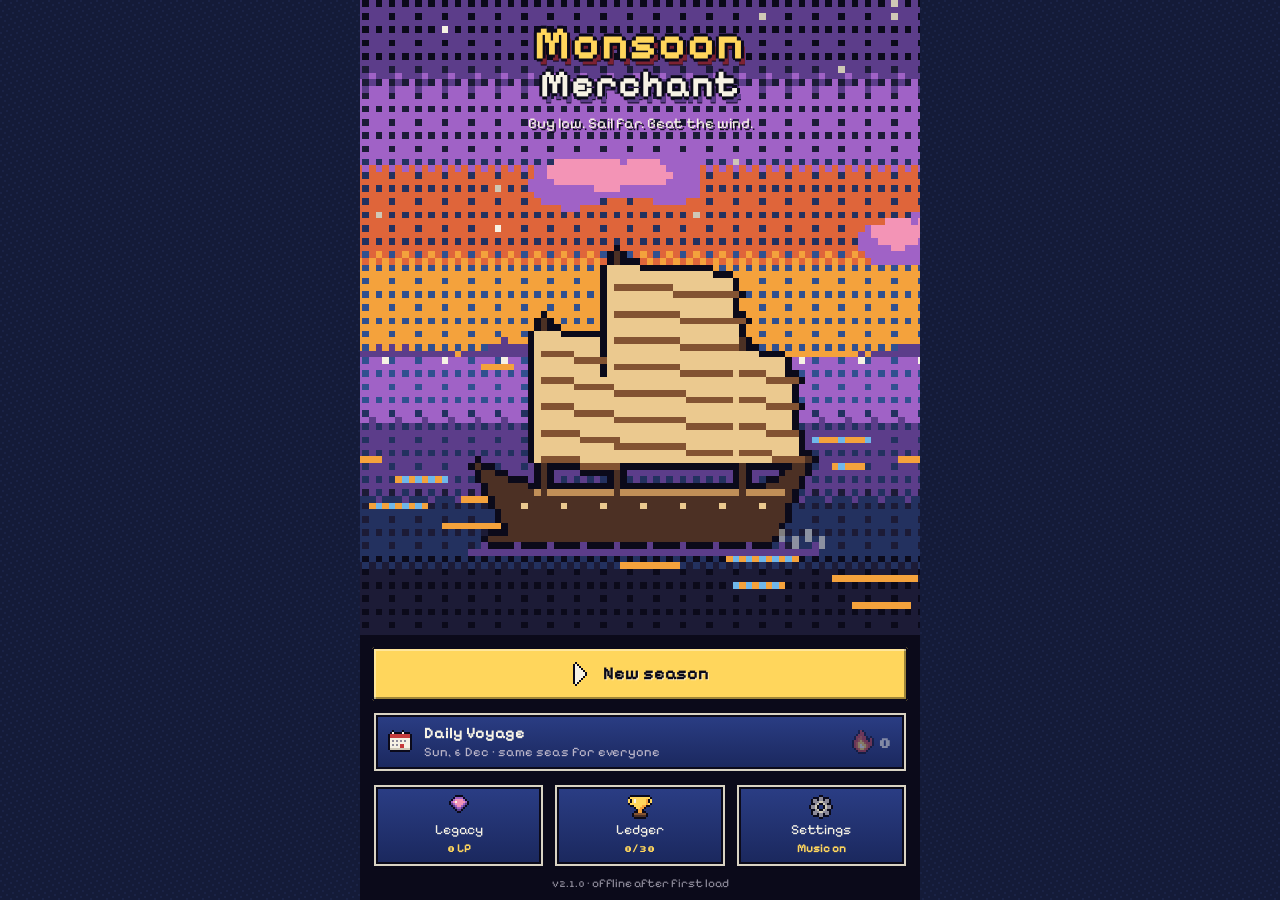
==== commit 524ee9ff: "One game: the company grows inside the captain season (v2.1.0) Merge the company into the captain se" ====
--- a/index.html
+++ b/index.html
@@ -4,7 +4,7 @@
 <meta charset="utf-8">
 <meta name="viewport" content="width=device-width, initial-scale=1, viewport-fit=cover">
 <title>Monsoon Merchant</title>
-<meta name="description" content="Build a trading company across Asia and beyond. Captain your ship alongside parallel sea, air and rail shipments, warehouses and manufacturing in one campaign. Plays offline.">
+<meta name="description" content="Captain a ship across the monsoon seas of South-East Asia, then grow a trading company: warehouses, factories and freight that keep working while you sail. Plays offline.">
 <link rel="canonical" href="https://noturboss.github.io/monsoon-merchant/">
 <script type="application/ld+json">
 {
@@ -13,7 +13,7 @@
   "@id": "https://noturboss.github.io/monsoon-merchant/#game",
   "name": "Monsoon Merchant",
   "url": "https://noturboss.github.io/monsoon-merchant/",
-  "description": "A single-player trading and supply-chain strategy game. Captain your ship while running parallel sea, air and rail shipments, regional warehouses and manufacturing in one shared 60-day campaign. Classic captain challenges are also preserved. Installable for offline play after the first visit.",
+  "description": "A single-player trading and supply-chain strategy game. Captain your ship across South-East Asia and grow a company of warehouses, factories and freight routes that run while you sail, in one 60-day season. Installable for offline play after the first visit.",
   "image": "https://noturboss.github.io/monsoon-merchant/icon-512.png",
   "applicationCategory": "GameApplication",
   "operatingSystem": "Any operating system with a modern web browser",
--- a/style.css
+++ b/style.css
@@ -169,7 +169,7 @@
 .rivalbar span b { color: #ff8f7a; }
 .rivalbar em { font-style: normal; font-weight: 700; white-space: nowrap; }
 .rivalbar.ahead em { color: var(--green); } .rivalbar.behind em { color: #ff7a6b; }
-.tabs { display: grid; grid-template-columns: repeat(4, 1fr); padding: 4px 4px calc(4px + var(--safe-b)); clip-path: none; border-width: 2px 0 0; box-shadow: inset 0 2px 0 #6d7fb8; }
+.tabs { display: grid; grid-template-columns: repeat(5, minmax(0, 1fr)); padding: 4px 4px calc(4px + var(--safe-b)); clip-path: none; border-width: 2px 0 0; box-shadow: inset 0 2px 0 #6d7fb8; }
 .tab { position: relative; display: flex; flex-direction: column; align-items: center; gap: 2px; padding: 6px 0 4px; font-size: 13px; color: var(--muted); }
 .tab .ic { width: 28px; height: 28px; filter: grayscale(.6) brightness(.8); }
 .tab.on { color: var(--gold); }
@@ -680,3 +680,85 @@
   .net-overview > div { padding: 11px; }
   .net-market { grid-template-columns: repeat(2, minmax(0, 1fr)); }
 }
+
+/* ---------- Company tab (captain-first supply chain) ---------- */
+.stagecard, .whcard, .whstrip, .co-sum, .route-row, .recipe {
+  background: linear-gradient(180deg, var(--win1), var(--win2));
+  border: 2px solid var(--k);
+  box-shadow: inset 0 0 0 2px #6d7fb8, inset 0 0 0 4px #0b0a1a, 0 3px 0 rgba(0,0,0,.35);
+  clip-path: polygon(2px 0, calc(100% - 2px) 0, 100% 2px, 100% calc(100% - 2px), calc(100% - 2px) 100%, 2px 100%, 0 calc(100% - 2px), 0 2px);
+}
+.stagecard { padding: 10px 12px 12px; }
+.stagecard > p { margin-top: 8px; color: var(--muted); }
+.stagecard > p b { color: var(--white); }
+.stages { display: grid; grid-template-columns: repeat(4, 1fr); gap: 4px; }
+.stg { position: relative; display: flex; flex-direction: column; align-items: center; gap: 3px; padding: 6px 2px; background: rgba(11,10,26,.6); border: 2px solid var(--k); color: var(--dim); text-align: center; }
+.stg .ic { width: 28px; height: 28px; filter: grayscale(1) brightness(.55); }
+.stg small { font-size: 12px; line-height: 1.1; }
+.stg.on { background: rgba(57,195,178,.18); border-color: var(--teal2); color: var(--white); }
+.stg.on .ic { filter: none; }
+.stg.next { border-color: var(--gold); color: var(--gold); }
+.stg.next::after { content: ''; position: absolute; top: -2px; right: -2px; width: 8px; height: 8px; background: var(--gold); border: 2px solid var(--k); }
+.co-sum { display: grid; grid-template-columns: repeat(3, 1fr); gap: 6px; padding: 10px; }
+.co-sum div { display: flex; flex-direction: column; min-width: 0; }
+.co-sum small { color: var(--muted); font-size: 12px; }
+.co-sum b { font-size: 16px; overflow-wrap: anywhere; }
+.seg.reserve { margin: 0; }
+.seg.reserve button { min-height: 40px; padding: 6px 4px; }
+.here .btn { width: 100%; }
+.here .btn + p { margin-top: 6px; }
+.whcard { padding: 10px 12px 12px; margin-bottom: 10px; }
+.wh-head { display: flex; flex-wrap: wrap; align-items: center; gap: 4px 8px; min-height: 34px; }
+.wh-head > b { flex: 1 1 7em; min-width: 0; }
+.wh-head > small { color: var(--muted); font-size: 13px; white-space: nowrap; }
+.wh-head .btn { margin-left: auto; }
+.whcard > .bar { margin: 6px 0 8px; }
+.chips { display: flex; flex-wrap: wrap; gap: 4px; }
+.chips.pick { gap: 6px; }
+.chip-btn { display: inline-flex; align-items: center; gap: 4px; min-height: 40px; padding: 6px 10px; font-size: 14px; background: var(--navy); border: 2px solid var(--k); color: var(--muted); box-shadow: inset 2px 2px 0 rgba(255,255,255,.15), inset -2px -2px 0 rgba(0,0,0,.4); }
+.chip-btn .gi { width: 18px; height: 18px; }
+.chip-btn.on { background: var(--gold); color: var(--k); font-weight: 700; }
+.chip-btn:disabled { opacity: .45; }
+.chip-btn:active:not(:disabled) { transform: translateY(2px); }
+.facline { display: flex; flex-wrap: wrap; align-items: center; gap: 8px; margin-top: 10px; padding: 8px; background: rgba(11,10,26,.55); border: 2px solid var(--k); }
+.facline > .btn { margin-left: auto; }
+.facline > span { flex: 1 1 11em; min-width: 0; display: flex; flex-direction: column; gap: 2px; }
+.facline small { font-size: 12px; color: var(--muted); }
+.facline small.pos { color: var(--green); } .facline small.warn { color: var(--orange); }
+.orders { display: grid; gap: 4px; margin: 10px 0 8px; }
+.orders:empty { display: none; }
+.orders li { display: flex; align-items: center; gap: 8px; padding: 4px 4px 4px 8px; background: rgba(11,10,26,.55); border: 2px solid var(--k); border-left: 6px solid var(--teal); font-size: 14px; }
+.orders li.sell { border-left-color: var(--gold); }
+.orders li > span { flex: 1; min-width: 0; display: flex; flex-direction: column; }
+.orders li small { color: var(--muted); font-size: 12px; }
+.icon-btn.sm { width: 40px; height: 40px; flex: none; }
+.icon-btn.sm .ic { width: 18px; height: 18px; }
+.icon-btn:disabled { opacity: .35; }
+.whcard > .btn.ghost, section > .btn.ghost { width: 100%; }
+.route-row { display: flex; flex-wrap: wrap; align-items: center; gap: 8px; padding: 10px; margin-bottom: 8px; }
+.route-row > span { flex: 1 1 11em; min-width: 0; display: flex; flex-direction: column; gap: 2px; }
+.route-row small { color: var(--muted); font-size: 12px; }
+.route-row > .btn { margin-left: auto; }
+.route-row.moving > .ic { animation: coBob 1s steps(2) infinite; }
+@keyframes coBob { 50% { transform: translateY(-2px); } }
+.recipes { display: grid; gap: 8px; margin-top: 10px; }
+.recipe { display: grid; grid-template-columns: 1fr auto; align-items: center; gap: 6px 8px; padding: 10px; }
+.rc-io { grid-column: 1 / -1; display: flex; flex-wrap: wrap; align-items: center; gap: 4px; font-size: 14px; color: var(--gold); }
+.rc-io span { display: inline-flex; align-items: center; gap: 2px; }
+.rc-main { display: flex; flex-direction: column; gap: 2px; min-width: 0; }
+.rc-main small { color: var(--muted); font-size: 12px; }
+.whstrip { padding: 10px 12px; margin-top: 10px; }
+.whstrip ul { display: grid; gap: 4px; margin-top: 8px; }
+.whstrip li { display: flex; align-items: center; gap: 6px; padding: 4px 6px; background: rgba(11,10,26,.55); border: 2px solid var(--k); }
+.whstrip li > span { flex: 1; min-width: 0; display: flex; flex-direction: column; }
+.whstrip li small { color: var(--muted); font-size: 12px; }
+.whstrip > p { margin-top: 6px; }
+.banner.co { background: linear-gradient(180deg, #2b4a5e, #17283a); }
+.banner.co p { flex: 1; }
+.link-row.archive { margin-top: 8px; color: var(--sand); }
+.link-row.archive .ic { flex: none; }
+@media (max-width: 360px) {
+  .co-sum b { font-size: 14px; }
+  .stg small { font-size: 11px; }
+  .chip-btn { padding: 6px 8px; font-size: 13px; }
+}
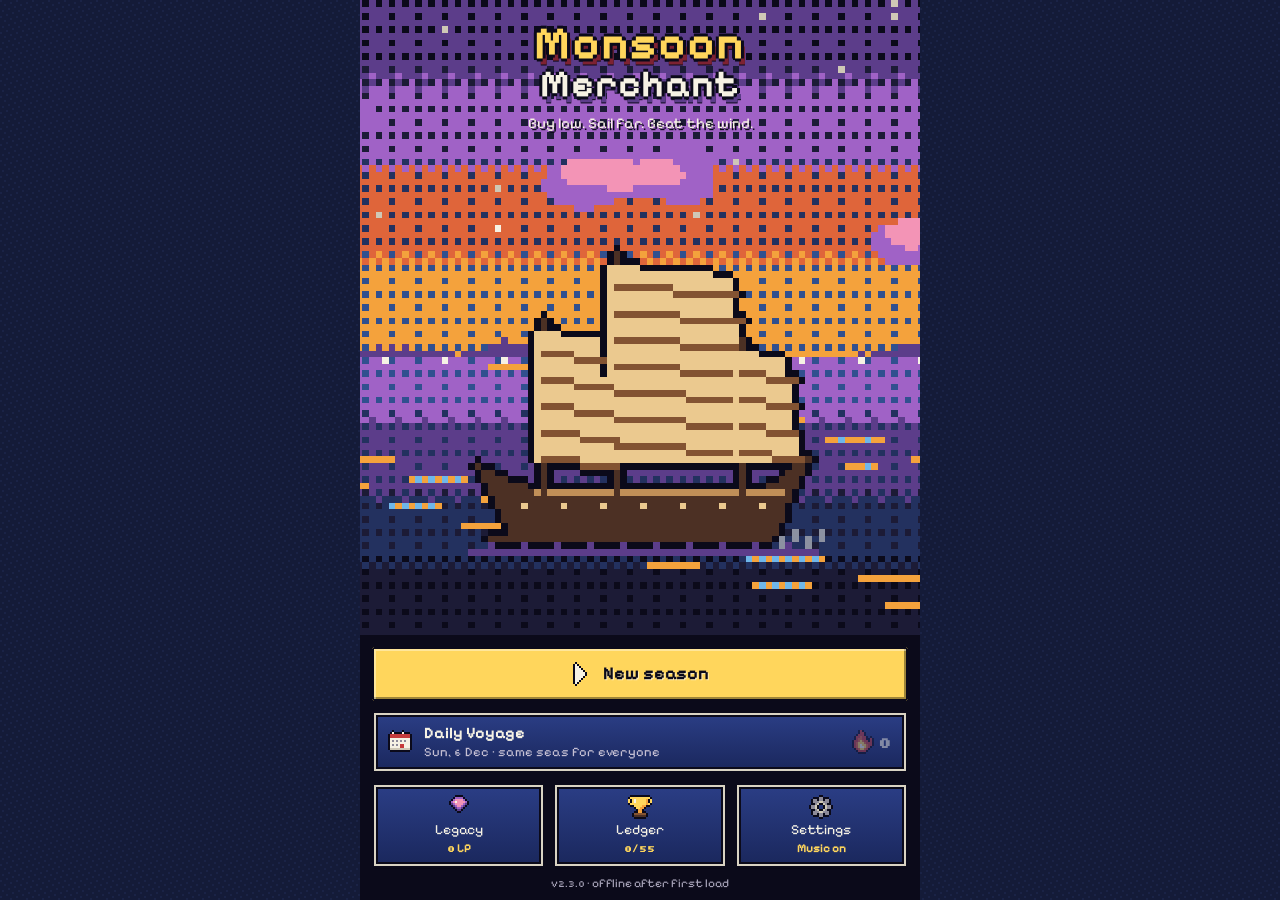
==== commit fdf6f7c6: "Endless mode, estates, shops, managers, ocean lanes and 55 achievements (2.3.0) Engine, UI, styles, " ====
--- a/index.html
+++ b/index.html
@@ -13,7 +13,7 @@
   "@id": "https://noturboss.github.io/monsoon-merchant/#game",
   "name": "Monsoon Merchant",
   "url": "https://noturboss.github.io/monsoon-merchant/",
-  "description": "A single-player trading and supply-chain strategy game. Captain your ship across South-East Asia and grow a company of warehouses, factories and freight routes that run while you sail, in one 60-day season. Installable for offline play after the first visit.",
+  "description": "A single-player trading and supply-chain strategy game. Captain your ship across South-East Asia and grow a company of warehouses, factories, estates, shops and freight routes that run while you sail. Play a 90 or 120-day season, the Daily Voyage, or Endless chapters. Installable for offline play after the first visit.",
   "image": "https://noturboss.github.io/monsoon-merchant/icon-512.png",
   "applicationCategory": "GameApplication",
   "operatingSystem": "Any operating system with a modern web browser",
--- a/style.css
+++ b/style.css
@@ -9,7 +9,7 @@
   --white: #f6f2e4; --silver: #cfc8b6; --grey: #8d8a99; --slate: #57556b;
   --teal: #39c3b2; --teal2: #1d7f84; --gold: #ffd65c; --orange: #f4a23c; --rust: #df653a; --red: #c63b3b; --maroon: #7d2232;
   --pink: #f394b6; --purple: #a062c6; --violet: #5c3d8a; --green: #84cf54; --green2: #3f9142; --sand: #ebc98f; --tan: #c08f58;
-  --text: var(--white); --muted: #b9b4c8; --dim: #8d8a99;
+  --text: var(--white); --muted: #c4bfd3; --dim: #a7a3b8;
   --win1: #2b3e86; --win2: #1a275c;
   --safe-t: env(safe-area-inset-top, 0px); --safe-b: env(safe-area-inset-bottom, 0px);
   --px: 2px;
@@ -75,7 +75,7 @@
 .btn.ghost { background: var(--navy); }
 .btn.big { width: 100%; min-height: 54px; font-size: 18px; }
 .btn.sm { min-height: 38px; padding: 6px 10px; font-size: 14px; }
-.btn.xs { min-height: 34px; padding: 4px 8px; font-size: 13px; }
+.btn.xs { min-height: 40px; padding: 4px 8px; font-size: 13px; }
 .btn.danger { color: #ffb0a6; }
 .btn.danger-fill { background: var(--red); }
 .btn.on { background: var(--teal2); }
@@ -225,7 +225,7 @@
 .foot-note { margin-top: 10px; text-align: center; font-size: 12px; color: var(--dim); }
 .tip { position: relative; display: flex; align-items: flex-start; gap: 10px; padding: 10px 12px; margin-bottom: 10px; font-size: 14px; background: linear-gradient(180deg, #4a3a7a, #2a1f52); }
 .tip p { flex: 1; color: var(--white); }
-.tip-ok { align-self: center; padding: 4px 8px; background: var(--gold); color: var(--k); border: 2px solid var(--k); font-weight: 700; font-size: 13px; }
+.tip-ok { align-self: center; min-height: 40px; min-width: 44px; padding: 4px 10px; background: var(--gold); color: var(--k); border: 2px solid var(--k); font-weight: 700; font-size: 13px; }
 
 /* ---------- Map ---------- */
 .map-box { position: relative; }
@@ -762,3 +762,72 @@
   .stg small { font-size: 11px; }
   .chip-btn { padding: 6px 8px; font-size: 13px; }
 }
+.seg.season-len { margin: 0; }
+.seg.season-len button { display: flex; flex-direction: column; align-items: center; gap: 2px; min-height: 54px; white-space: normal; }
+.seg.season-len button b { font-size: 16px; }
+.seg.season-len button small { font-size: 12px; font-weight: 400; }
+/* ---------- Company reports, big orders and alerts ---------- */
+.co-report, .deal-card, .alert-card {
+  background: linear-gradient(180deg, var(--win1), var(--win2));
+  border: 2px solid var(--k);
+  box-shadow: inset 0 0 0 2px #6d7fb8, inset 0 0 0 4px #0b0a1a, 0 3px 0 rgba(0,0,0,.35);
+  clip-path: polygon(2px 0, calc(100% - 2px) 0, 100% 2px, 100% calc(100% - 2px), calc(100% - 2px) 100%, 2px 100%, 0 calc(100% - 2px), 0 2px);
+}
+.co-report { padding: 10px 12px; }
+.co-report h4 { display: flex; align-items: center; gap: 6px; font-size: 14px; color: var(--gold); margin-bottom: 6px; }
+.co-report.arr { margin-top: 10px; }
+.rep-grid { display: grid; grid-template-columns: repeat(3, minmax(0, 1fr)); gap: 4px; }
+.rep-grid div { display: flex; flex-direction: column; min-width: 0; padding: 4px 6px; background: rgba(11,10,26,.55); border: 2px solid var(--k); }
+.rep-grid small { color: var(--muted); font-size: 11px; }
+.rep-grid b { font-size: 14px; overflow-wrap: anywhere; }
+.rep-notes { display: grid; gap: 3px; margin-top: 6px; font-size: 12px; color: var(--muted); }
+.rep-notes li::before { content: '» '; color: var(--gold); }
+.arr-decide { display: flex; align-items: center; gap: 6px; margin-top: 8px; font-size: 13px; color: var(--gold); }
+.arr-acts { display: flex; gap: 6px; margin-top: 10px; }
+.arr-acts .btn.big { flex: 1; width: auto; }
+.deal-card { display: flex; flex-wrap: wrap; align-items: center; gap: 8px; padding: 10px; margin-bottom: 8px; }
+.deal-card.offer { box-shadow: inset 0 0 0 2px var(--gold), inset 0 0 0 4px #0b0a1a, 0 3px 0 rgba(0,0,0,.35); }
+.deal-main { flex: 1 1 12em; min-width: 0; display: flex; flex-direction: column; gap: 3px; }
+.deal-main small { color: var(--muted); font-size: 12px; }
+.deal-main .bar { margin: 2px 0; }
+.deal-act { display: flex; gap: 6px; margin-left: auto; }
+.alert-card { display: flex; align-items: flex-start; gap: 8px; padding: 10px; margin-bottom: 8px; }
+.alert-card > div { flex: 1; min-width: 0; }
+.alert-card p { font-size: 14px; }
+.alert-card.strike, .alert-card.breakdown { box-shadow: inset 0 0 0 2px var(--orange), inset 0 0 0 4px #0b0a1a, 0 3px 0 rgba(0,0,0,.35); }
+.alert-card.boom { box-shadow: inset 0 0 0 2px var(--green), inset 0 0 0 4px #0b0a1a, 0 3px 0 rgba(0,0,0,.35); }
+.alert-card .row-actions { display: flex; flex-wrap: wrap; gap: 6px; margin-top: 8px; }
+.alert-card .btn { white-space: normal; text-align: left; }
+.pl-row { display: flex; flex-wrap: wrap; align-items: baseline; gap: 4px 10px; margin: 6px 0 2px; font-size: 13px; }
+.pl-row .dim { font-size: 12px; }
+.pl.pos { color: var(--green); } .pl.neg { color: #ff7a6b; }
+.src.co { background: var(--teal2); }
+@media (max-width: 360px) { .rep-grid { grid-template-columns: repeat(2, minmax(0, 1fr)); } }
+
+/* ---- 2.3: sparkline, Endless, company sub-tabs, estates, shops, managers ---- */
+.spark { display: block; width: 100%; height: 60px; }
+.spark .a { fill: rgba(57,195,178,.25); stroke: none; }
+.spark .l { fill: none; stroke: var(--teal); stroke-width: 2; vector-effect: non-scaling-stroke; }
+.day.endless small { font-size: 11px; color: var(--gold); }
+.season-note { margin-top: 8px; padding: 8px 10px; background: rgba(11,10,26,.55); border: 2px solid var(--k); }
+.seg.co-tabs { position: sticky; top: 0; z-index: 2; margin-top: 4px; background: rgba(17,23,51,.92); padding: 4px 0; }
+.seg.co-tabs button, .seg.cats button { min-height: 44px; }
+.seg .cnt { display: inline-block; min-width: 18px; margin-left: 4px; padding: 0 4px; background: var(--rust); color: var(--white); font-size: 11px; line-height: 16px; text-align: center; }
+.seg button.on .cnt { background: var(--k); color: var(--gold); }
+.shopbox { margin-top: 10px; padding: 8px; background: rgba(11,10,26,.4); border: 2px dashed #6d7fb8; }
+.shopbox .facline { margin-top: 0; }
+.shopbox .chips.pick { display: flex; flex-wrap: wrap; gap: 6px; margin-top: 8px; }
+.hall { margin-top: 14px; }
+.hall ol { display: flex; flex-direction: column; gap: 6px; list-style: none; }
+.hall li { display: flex; align-items: center; gap: 10px; padding: 8px; background: rgba(11,10,26,.55); border: 2px solid var(--k); }
+.hall li span { display: flex; flex-direction: column; }
+.hall li small { color: var(--muted); font-size: 12px; }
+ul.chapters { display: flex; flex-direction: column; gap: 4px; margin-top: 8px; font-size: 14px; }
+ul.chapters li { display: flex; justify-content: space-between; gap: 8px; padding: 4px 0; border-bottom: 2px solid rgba(11,10,26,.6); }
+.lp-line { display: flex; align-items: center; gap: 8px; margin-top: 10px; padding: 8px 10px; background: linear-gradient(180deg, #5a4a1a, #2a2010); color: var(--gold); border: 2px solid var(--k); font-size: 14px; }
+.lp-line .ic { flex: none; width: 20px; height: 20px; }
+.codebox { width: 100%; min-height: 120px; padding: 8px; font: 12px ui-monospace, monospace; color: var(--white); background: var(--k); border: 2px solid var(--blue); -webkit-user-select: all; user-select: all; }
+.achs li .bar { margin-top: 6px; height: 10px; }
+@media (prefers-reduced-motion: reduce) { * { animation-duration: .01ms !important; transition-duration: .01ms !important; } }
+.rivalbar .rv-t { font-style: normal; }
+@media (max-width: 359px) { .rivalbar .rv-t { display: none; } }
